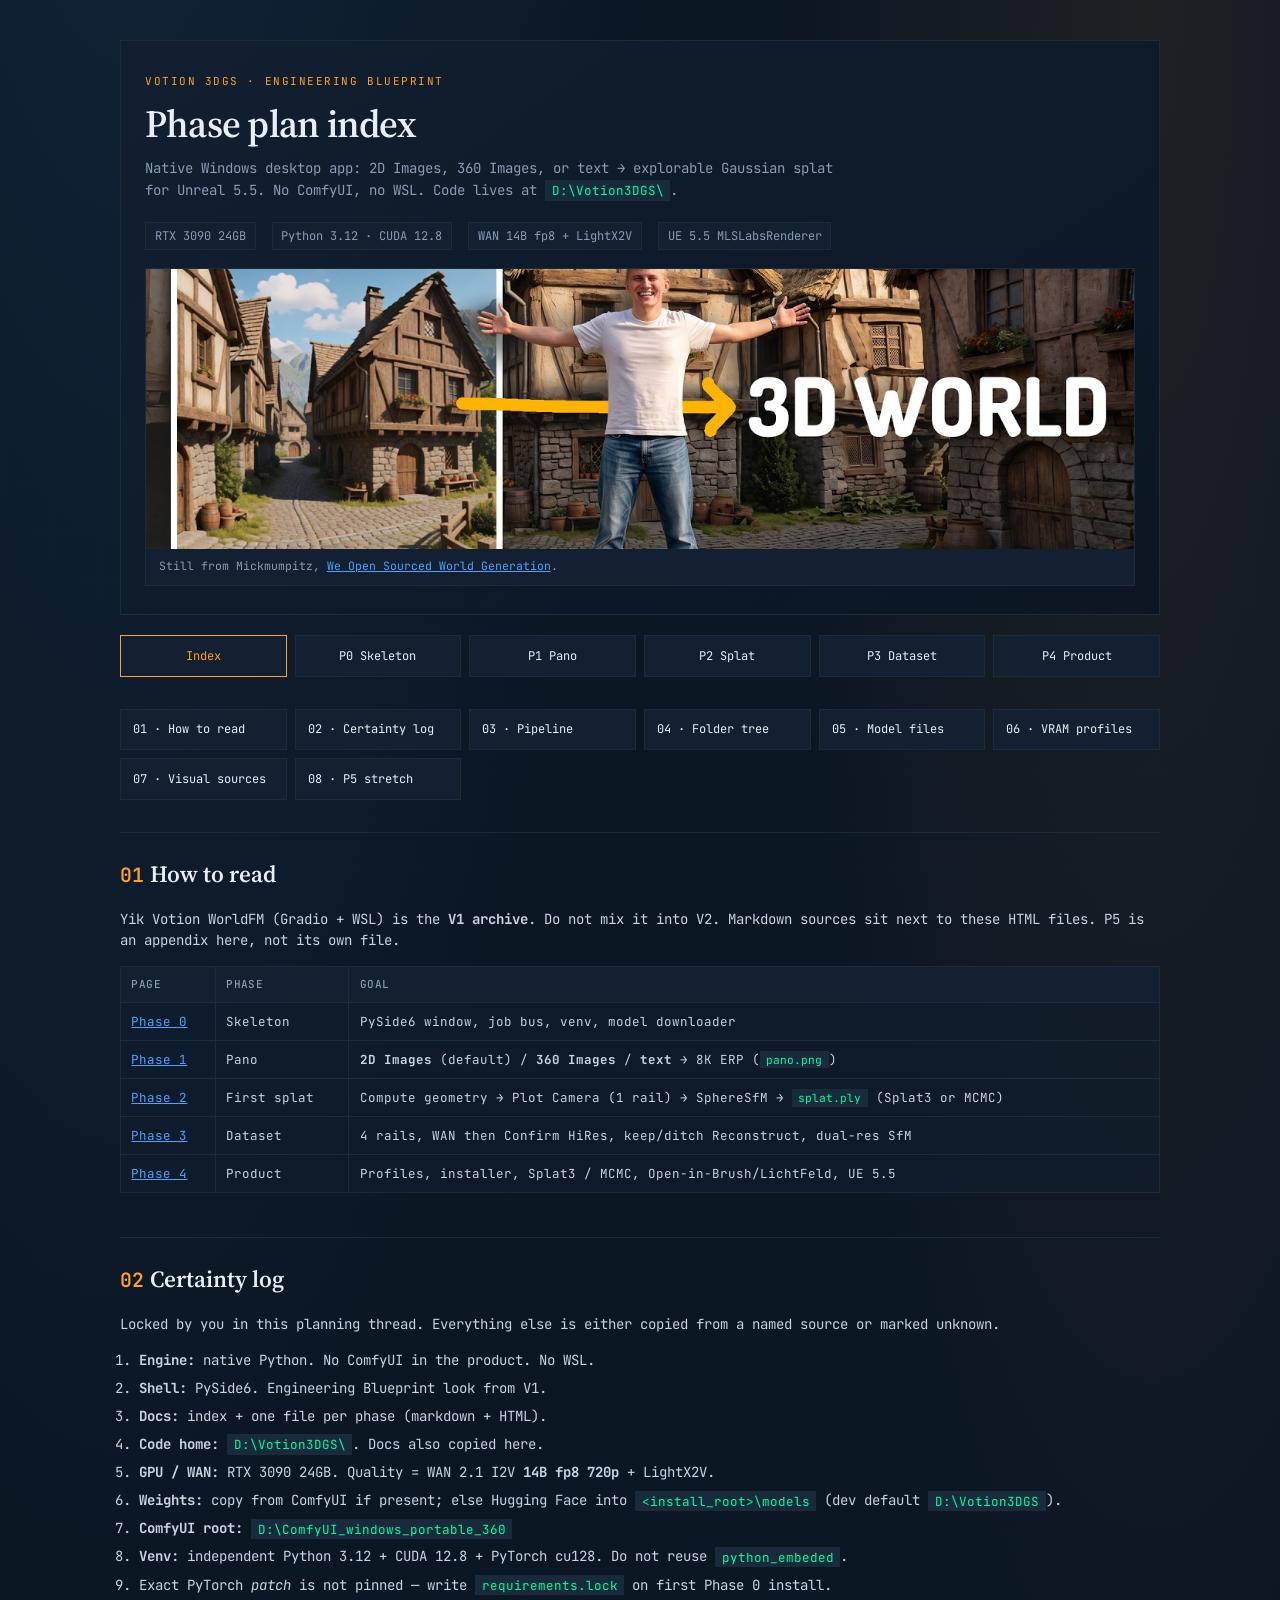
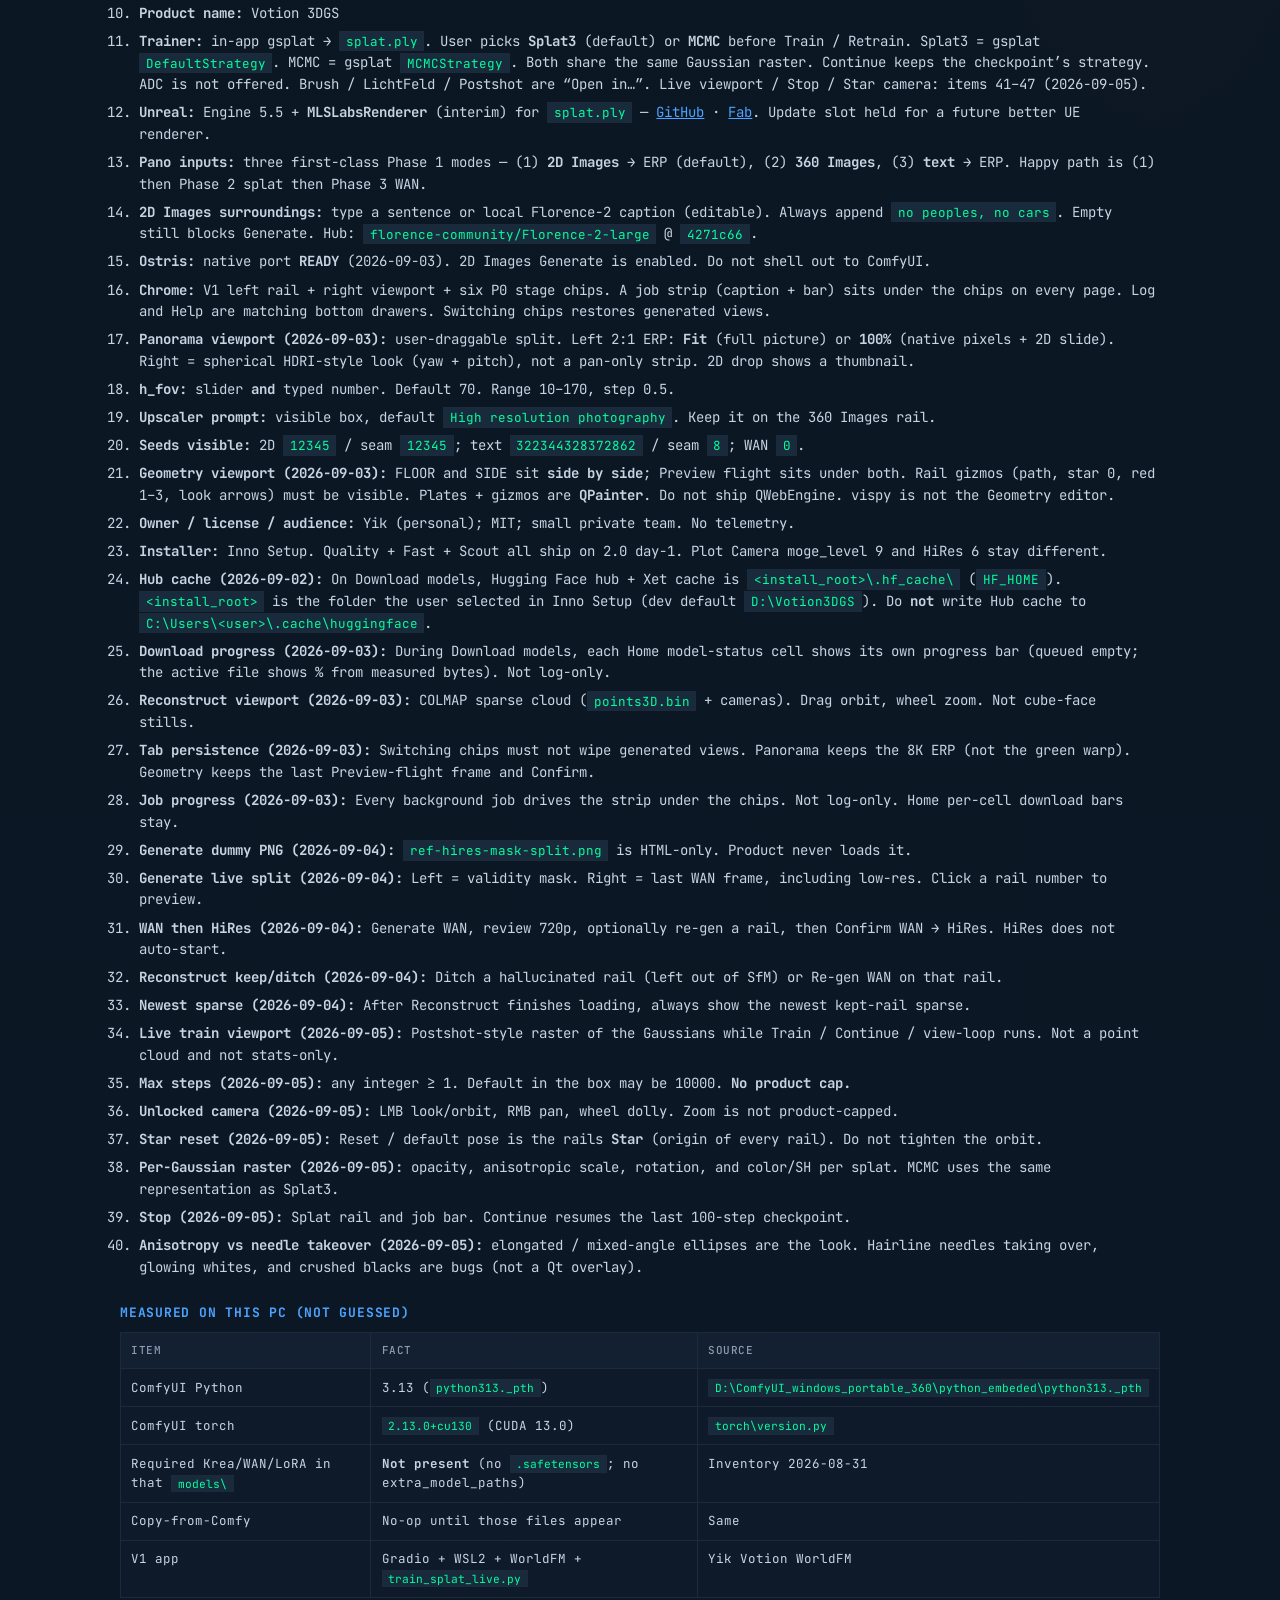
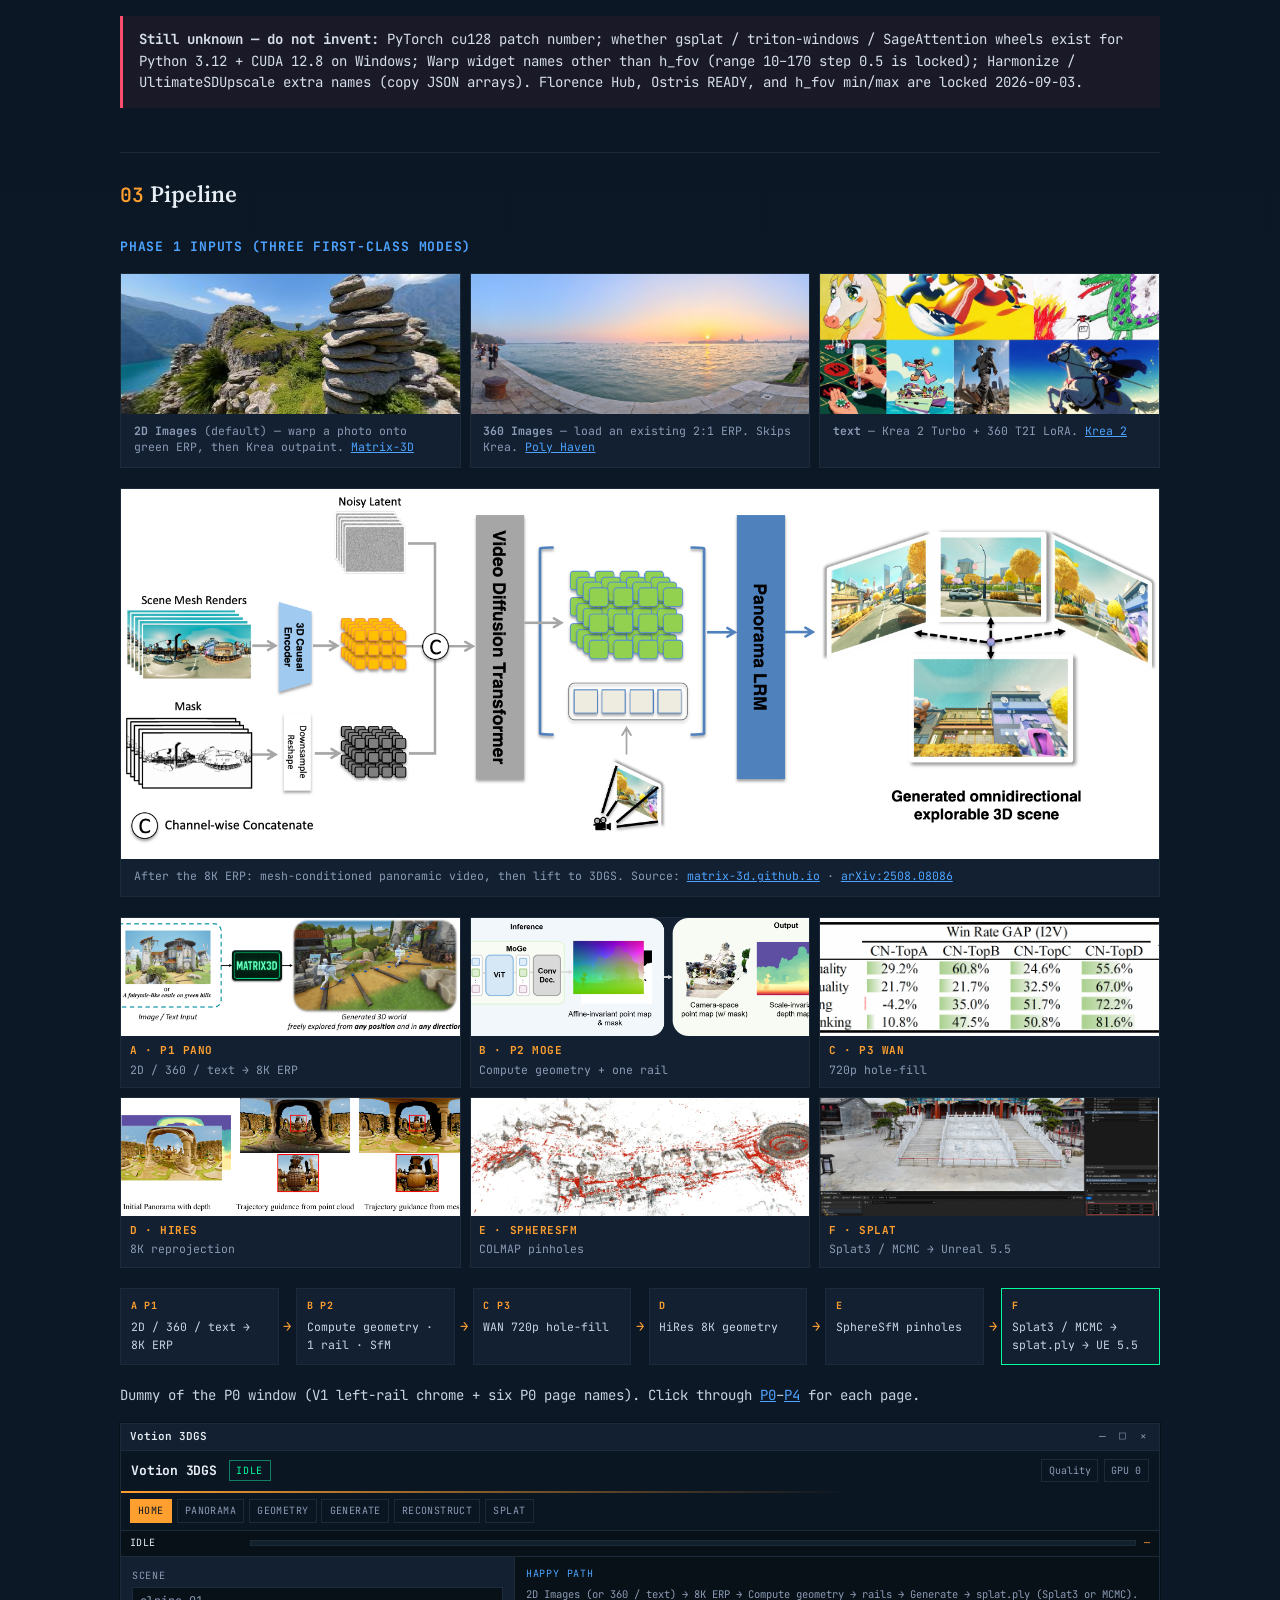
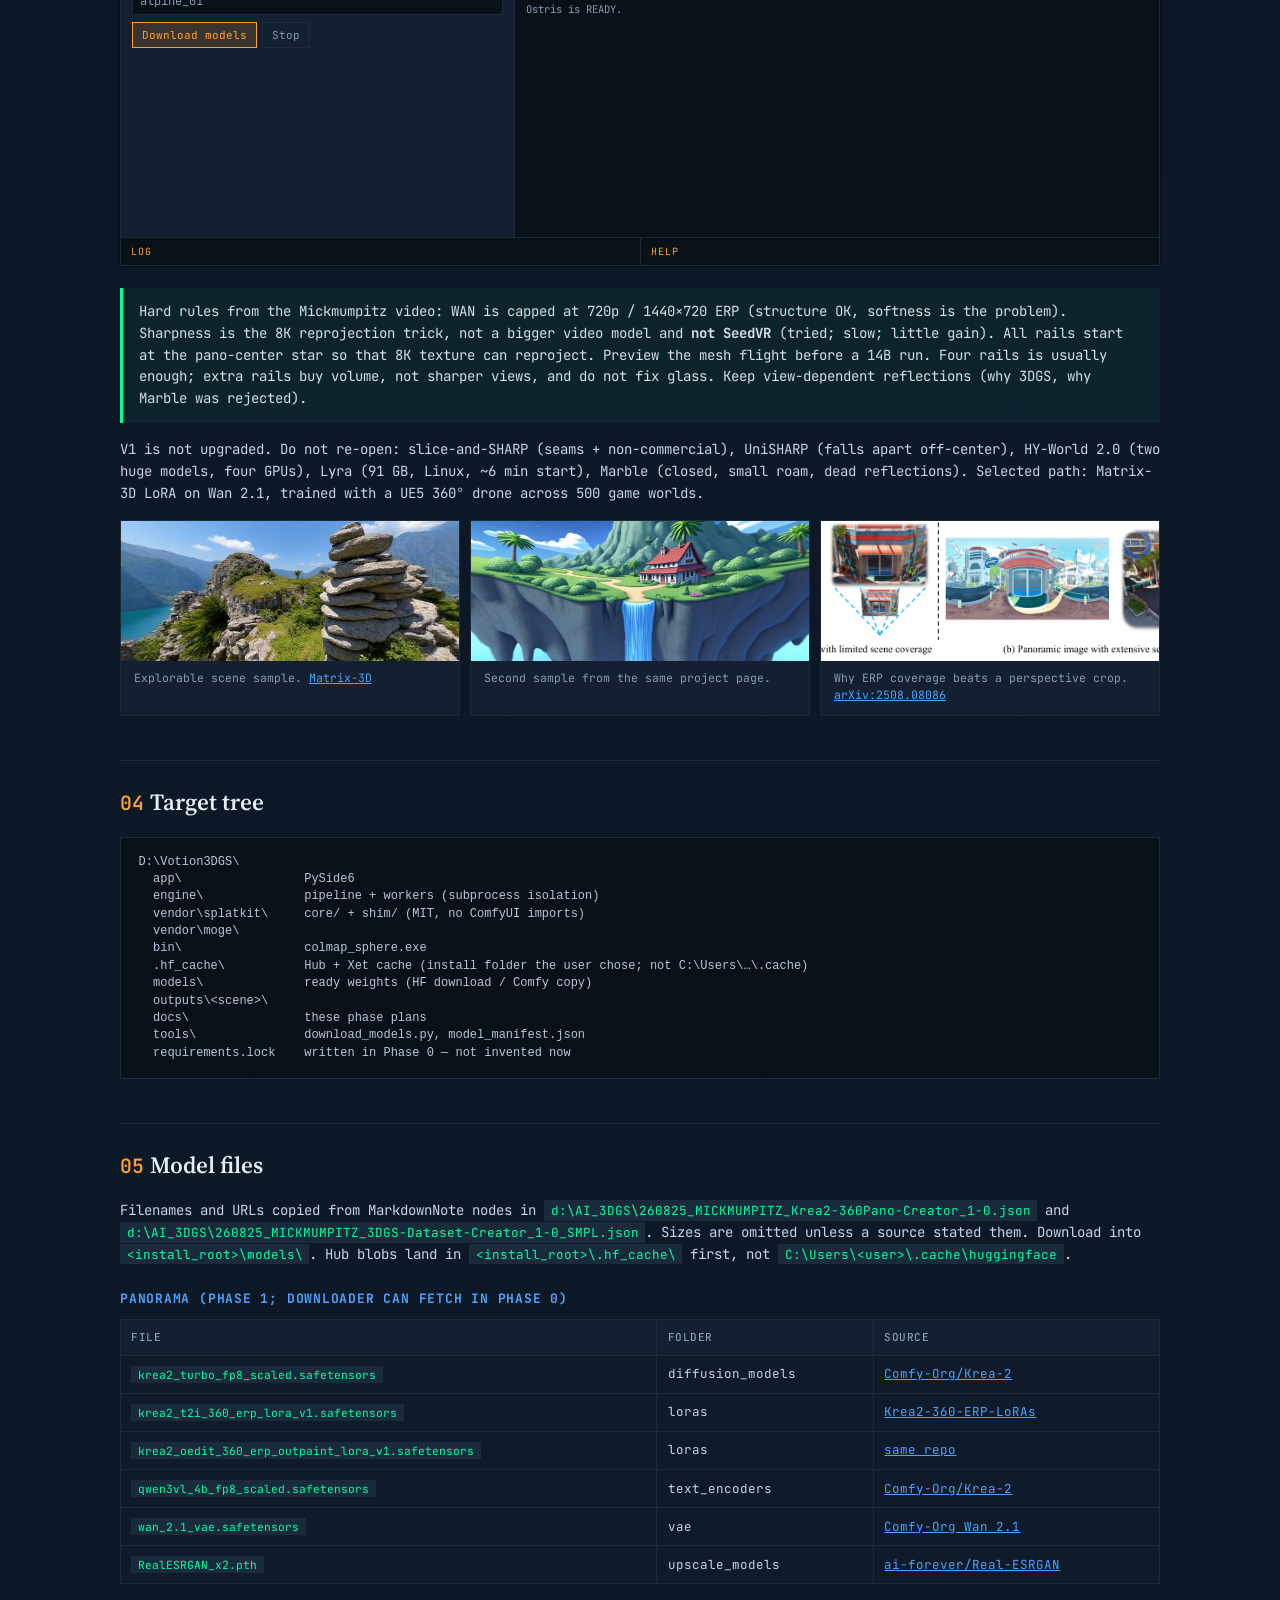
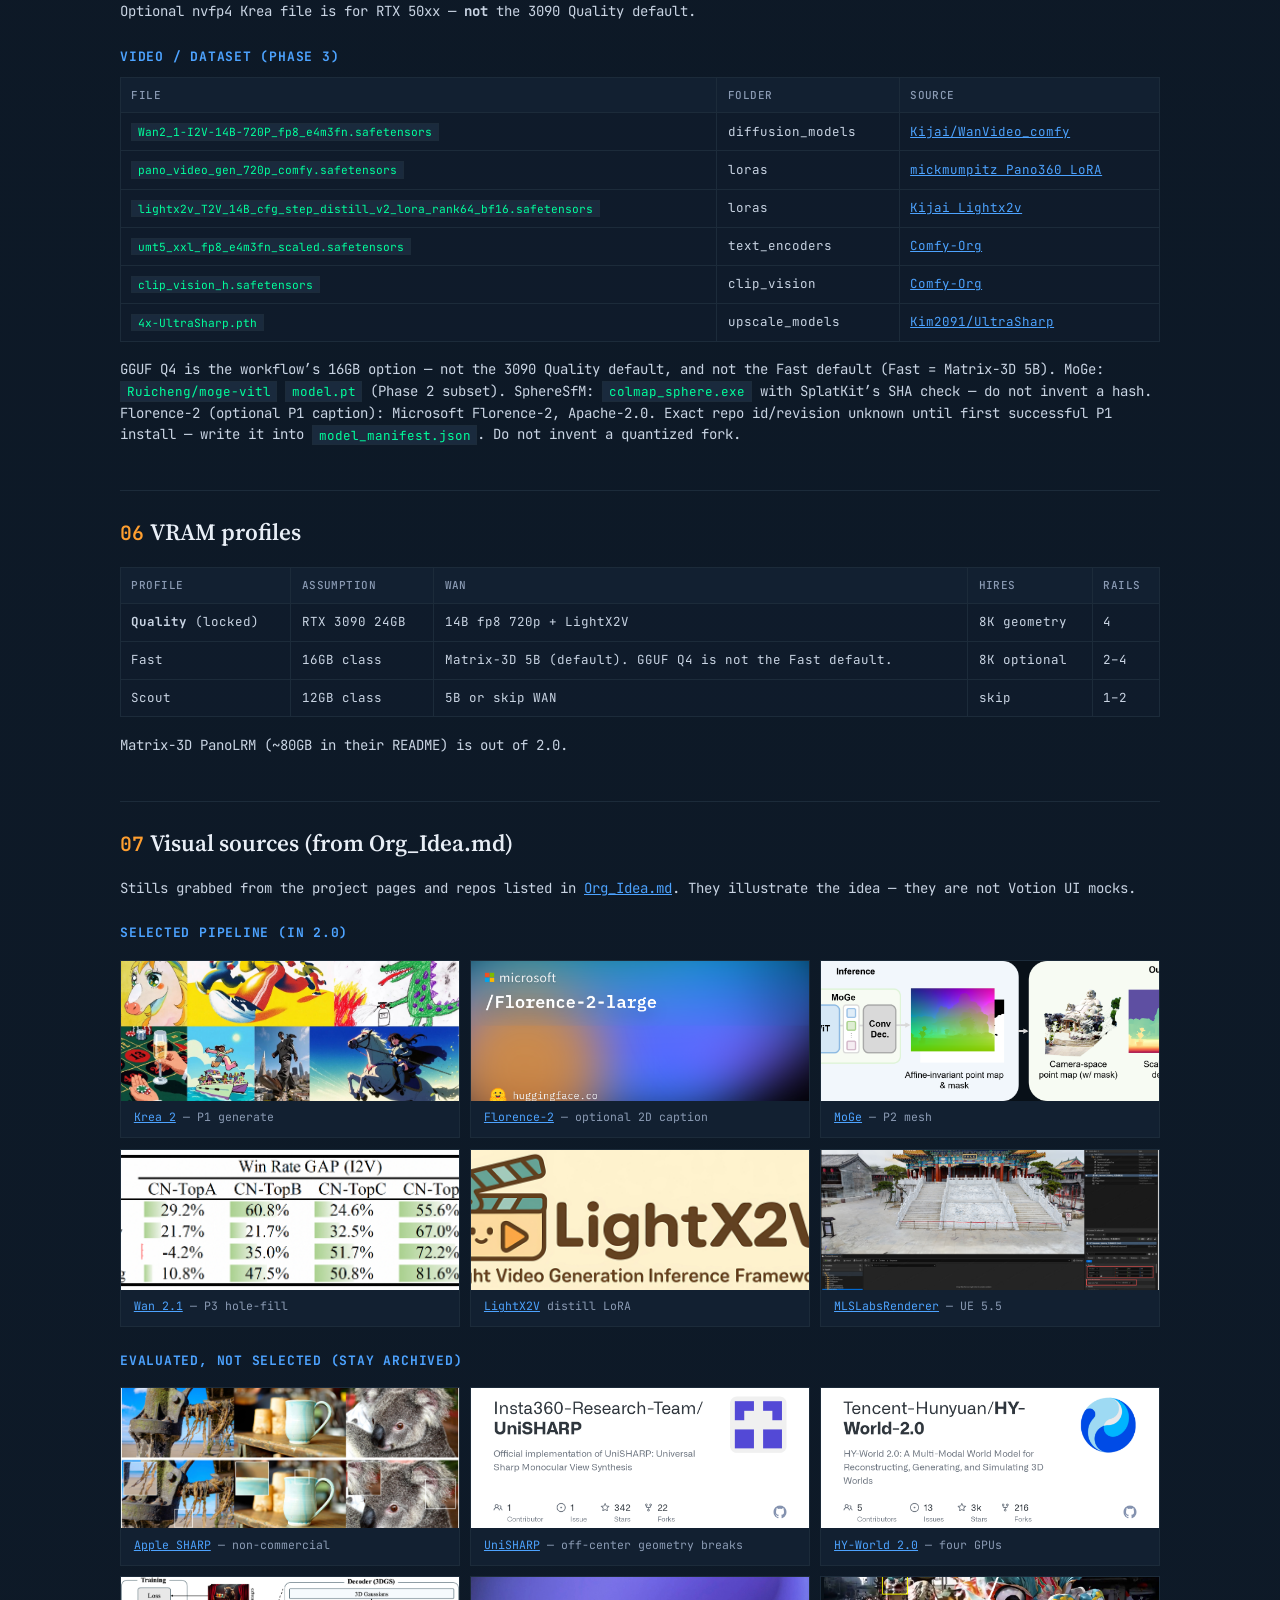
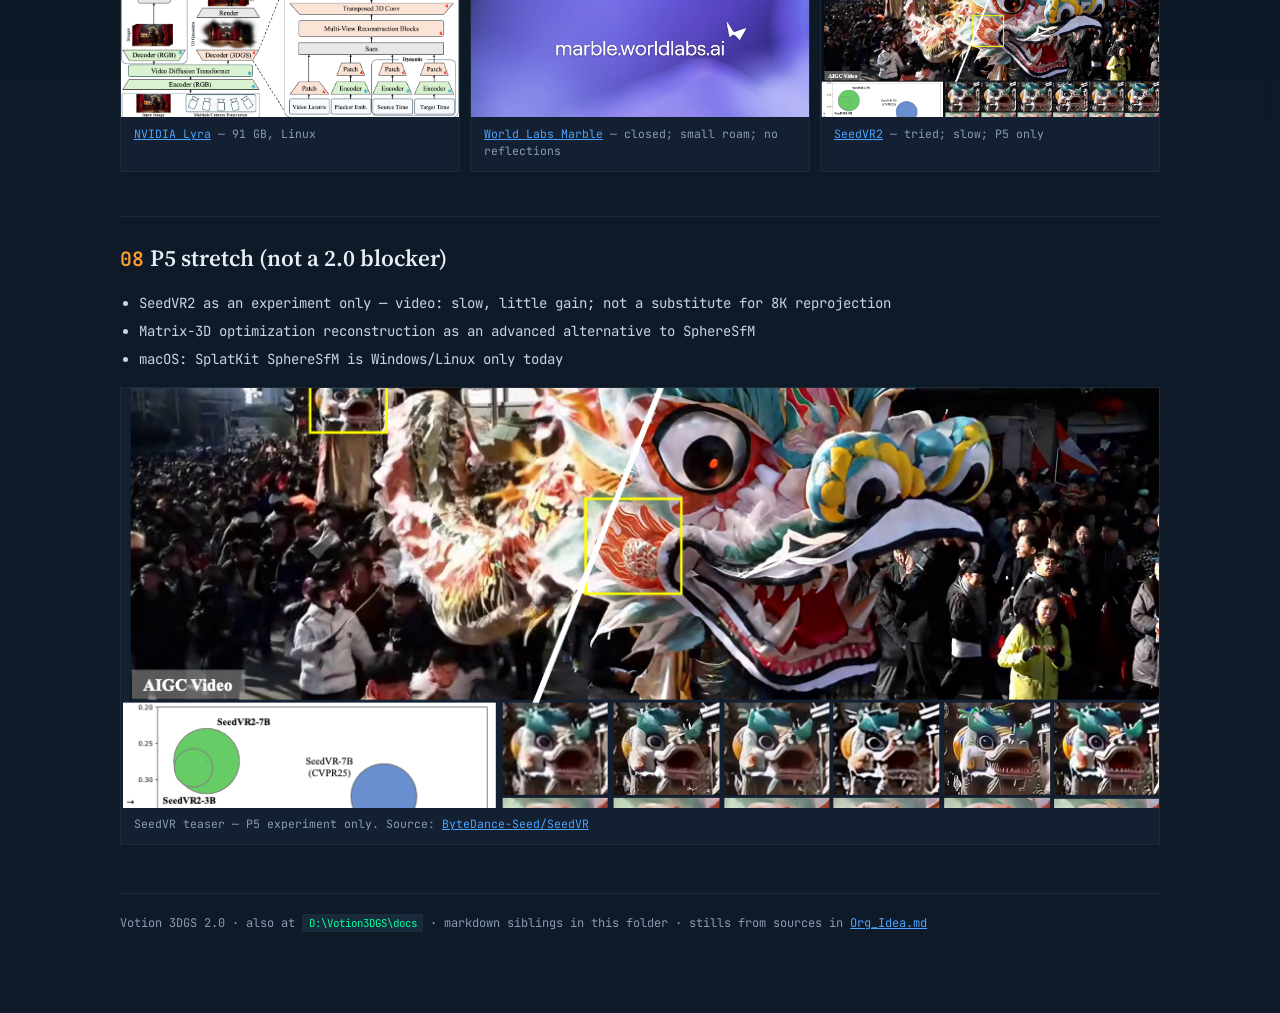
==== index.html @ 7c312484 "Lock P2 Splat live raster, Star camera, Stop, and uncapped max steps. Viewport is 3DGS ellipses (Spl" ====
<!DOCTYPE html>
<html lang="en">
<head>
  <meta charset="utf-8" />
  <meta name="viewport" content="width=device-width, initial-scale=1" />
  <title>Votion 3DGS 2.0 — Phase Plan Index</title>
  <link rel="preconnect" href="https://fonts.googleapis.com" />
  <link rel="preconnect" href="https://fonts.gstatic.com" crossorigin />
  <link href="https://fonts.googleapis.com/css2?family=JetBrains+Mono:wght@400;500;600;700&family=Source+Serif+4:opsz,wght@8..60,500;8..60,600&display=swap" rel="stylesheet" />
  <link rel="stylesheet" href="votion-plan.css?v=20260905a" />
</head>
<body>
  <div class="wrap">
    <header class="hero">
      <p class="eyebrow">Votion 3DGS · Engineering Blueprint</p>
      <h1>Phase plan index</h1>
      <p class="tagline">
        Native Windows desktop app: 2D Images, 360 Images, or text → explorable Gaussian splat for Unreal&nbsp;5.5.
        No ComfyUI, no WSL. Code lives at <code>D:\Votion3DGS\</code>.
      </p>
      <div class="meta-row">
        <span>RTX 3090 24GB</span>
        <span>Python 3.12 · CUDA 12.8</span>
        <span>WAN 14B fp8 + LightX2V</span>
        <span>UE 5.5 MLSLabsRenderer</span>
      </div>
      <figure class="hero-media">
        <img src="media/video-mickmumpitz.jpg" alt="Mickmumpitz: We Open Sourced World Generation — video still" />
        <figcaption>
          Still from Mickmumpitz,
          <a href="https://www.youtube.com/watch?v=eJuYBNrD8HI">We Open Sourced World Generation</a>.
        </figcaption>
      </figure>
    </header>

    <nav class="phases" aria-label="Phases">
      <a class="here" href="Votion_3DGS_2.0_Index.html">Index</a>
      <a href="Votion_3DGS_2.0_Phase0.html">P0 Skeleton</a>
      <a href="Votion_3DGS_2.0_Phase1.html">P1 Pano</a>
      <a href="Votion_3DGS_2.0_Phase2.html">P2 Splat</a>
      <a href="Votion_3DGS_2.0_Phase3.html">P3 Dataset</a>
      <a href="Votion_3DGS_2.0_Phase4.html">P4 Product</a>
    </nav>

    <nav class="toc" aria-label="On this page">
      <a href="#read">01 · How to read</a>
      <a href="#certainty">02 · Certainty log</a>
      <a href="#pipeline">03 · Pipeline</a>
      <a href="#tree">04 · Folder tree</a>
      <a href="#models">05 · Model files</a>
      <a href="#vram">06 · VRAM profiles</a>
      <a href="#visuals">07 · Visual sources</a>
      <a href="#p5">08 · P5 stretch</a>
    </nav>

    <section id="read">
      <h2><span class="num">01</span>How to read</h2>
      <p>
        Yik Votion WorldFM (Gradio + WSL) is the <strong>V1 archive</strong>. Do not mix it into V2.
        Markdown sources sit next to these HTML files. P5 is an appendix here, not its own file.
      </p>
      <table>
        <thead><tr><th>Page</th><th>Phase</th><th>Goal</th></tr></thead>
        <tbody>
          <tr><td><a href="Votion_3DGS_2.0_Phase0.html">Phase 0</a></td><td>Skeleton</td><td>PySide6 window, job bus, venv, model downloader</td></tr>
          <tr><td><a href="Votion_3DGS_2.0_Phase1.html">Phase 1</a></td><td>Pano</td><td><strong>2D Images</strong> (default) / <strong>360 Images</strong> / <strong>text</strong> → 8K ERP (<code>pano.png</code>)</td></tr>
          <tr><td><a href="Votion_3DGS_2.0_Phase2.html">Phase 2</a></td><td>First splat</td><td>Compute geometry → Plot Camera (1 rail) → SphereSfM → <code>splat.ply</code> (Splat3 or MCMC)</td></tr>
          <tr><td><a href="Votion_3DGS_2.0_Phase3.html">Phase 3</a></td><td>Dataset</td><td>4 rails, WAN then Confirm HiRes, keep/ditch Reconstruct, dual-res SfM</td></tr>
          <tr><td><a href="Votion_3DGS_2.0_Phase4.html">Phase 4</a></td><td>Product</td><td>Profiles, installer, Splat3 / MCMC, Open-in-Brush/LichtFeld, UE 5.5</td></tr>
        </tbody>
      </table>
    </section>

    <section id="certainty">
      <h2><span class="num">02</span>Certainty log</h2>
      <p>Locked by you in this planning thread. Everything else is either copied from a named source or marked unknown.</p>
      <ol>
        <li><strong>Engine:</strong> native Python. No ComfyUI in the product. No WSL.</li>
        <li><strong>Shell:</strong> PySide6. Engineering Blueprint look from V1.</li>
        <li><strong>Docs:</strong> index + one file per phase (markdown + HTML).</li>
        <li><strong>Code home:</strong> <code>D:\Votion3DGS\</code>. Docs also copied here.</li>
        <li><strong>GPU / WAN:</strong> RTX 3090 24GB. Quality = WAN 2.1 I2V <strong>14B fp8 720p</strong> + LightX2V.</li>
        <li><strong>Weights:</strong> copy from ComfyUI if present; else Hugging Face into <code>&lt;install_root&gt;\models</code> (dev default <code>D:\Votion3DGS</code>).</li>
        <li><strong>ComfyUI root:</strong> <code>D:\ComfyUI_windows_portable_360</code></li>
        <li><strong>Venv:</strong> independent Python 3.12 + CUDA 12.8 + PyTorch cu128. Do not reuse <code>python_embeded</code>.</li>
        <li>Exact PyTorch <em>patch</em> is not pinned — write <code>requirements.lock</code> on first Phase 0 install.</li>
        <li><strong>Product name:</strong> Votion 3DGS</li>
        <li><strong>Trainer:</strong> in-app gsplat → <code>splat.ply</code>. User picks <strong>Splat3</strong> (default) or <strong>MCMC</strong> before Train / Retrain.
          Splat3 = gsplat <code>DefaultStrategy</code>. MCMC = gsplat <code>MCMCStrategy</code>.
          Both share the same Gaussian raster. Continue keeps the checkpoint’s strategy. ADC is not offered.
          Brush / LichtFeld / Postshot are “Open in…”. Live viewport / Stop / Star camera: items 41–47 (2026-09-05).</li>
        <li><strong>Unreal:</strong> Engine 5.5 + <strong>MLSLabsRenderer</strong> (interim) for <code>splat.ply</code> —
          <a href="https://github.com/mlslabs/MLSLabsGaussianSplattingRenderer-UE">GitHub</a> ·
          <a href="https://www.fab.com/listings/f91b57cc-958d-40dd-a455-2535bf00e588">Fab</a>.
          Update slot held for a future better UE renderer.</li>
        <li><strong>Pano inputs:</strong> three first-class Phase 1 modes — (1) <strong>2D Images</strong> → ERP (default), (2) <strong>360 Images</strong>, (3) <strong>text</strong> → ERP. Happy path is (1) then Phase 2 splat then Phase 3 WAN.</li>
        <li><strong>2D Images surroundings:</strong> type a sentence or local Florence-2 caption (editable). Always append <code>no peoples, no cars</code>. Empty still blocks Generate. Hub: <code>florence-community/Florence-2-large</code> @ <code>4271c66</code>.</li>
        <li><strong>Ostris:</strong> native port <strong>READY</strong> (2026-09-03). 2D Images Generate is enabled. Do not shell out to ComfyUI.</li>
        <li><strong>Chrome:</strong> V1 left rail + right viewport + six P0 stage chips. A job strip (caption + bar) sits under the chips on every page. Log and Help are matching bottom drawers. Switching chips restores generated views.</li>
        <li><strong>Panorama viewport (2026-09-03):</strong> user-draggable split. Left 2:1 ERP: <strong>Fit</strong> (full picture) or <strong>100%</strong> (native pixels + 2D slide). Right = spherical HDRI-style look (yaw + pitch), not a pan-only strip. 2D drop shows a thumbnail.</li>
        <li><strong>h_fov:</strong> slider <strong>and</strong> typed number. Default 70. Range 10–170, step 0.5.</li>
        <li><strong>Upscaler prompt:</strong> visible box, default <code>High resolution photography</code>. Keep it on the 360 Images rail.</li>
        <li><strong>Seeds visible:</strong> 2D <code>12345</code> / seam <code>12345</code>; text <code>322344328372862</code> / seam <code>8</code>; WAN <code>0</code>.</li>
        <li><strong>Geometry viewport (2026-09-03):</strong> FLOOR and SIDE sit <strong>side by side</strong>; Preview flight sits under both. Rail gizmos (path, star 0, red 1–3, look arrows) must be visible. Plates + gizmos are <strong>QPainter</strong>. Do not ship QWebEngine. vispy is not the Geometry editor.</li>
        <li><strong>Owner / license / audience:</strong> Yik (personal); MIT; small private team. No telemetry.</li>
        <li><strong>Installer:</strong> Inno Setup. Quality + Fast + Scout all ship on 2.0 day-1. Plot Camera moge_level 9 and HiRes 6 stay different.</li>
        <li><strong>Hub cache (2026-09-02):</strong> On Download models, Hugging Face hub + Xet cache is <code>&lt;install_root&gt;\.hf_cache\</code>
          (<code>HF_HOME</code>). <code>&lt;install_root&gt;</code> is the folder the user selected in Inno Setup (dev default <code>D:\Votion3DGS</code>).
          Do <strong>not</strong> write Hub cache to <code>C:\Users\&lt;user&gt;\.cache\huggingface</code>.</li>
        <li><strong>Download progress (2026-09-03):</strong> During Download models, each Home model-status cell shows its own progress bar
          (queued empty; the active file shows % from measured bytes). Not log-only.</li>
        <li><strong>Reconstruct viewport (2026-09-03):</strong> COLMAP sparse cloud (<code>points3D.bin</code> + cameras). Drag orbit, wheel zoom. Not cube-face stills.</li>
        <li><strong>Tab persistence (2026-09-03):</strong> Switching chips must not wipe generated views. Panorama keeps the 8K ERP (not the green warp). Geometry keeps the last Preview-flight frame and Confirm.</li>
        <li><strong>Job progress (2026-09-03):</strong> Every background job drives the strip under the chips. Not log-only. Home per-cell download bars stay.</li>
        <li><strong>Generate dummy PNG (2026-09-04):</strong> <code>ref-hires-mask-split.png</code> is HTML-only. Product never loads it.</li>
        <li><strong>Generate live split (2026-09-04):</strong> Left = validity mask. Right = last WAN frame, including low-res. Click a rail number to preview.</li>
        <li><strong>WAN then HiRes (2026-09-04):</strong> Generate WAN, review 720p, optionally re-gen a rail, then Confirm WAN → HiRes. HiRes does not auto-start.</li>
        <li><strong>Reconstruct keep/ditch (2026-09-04):</strong> Ditch a hallucinated rail (left out of SfM) or Re-gen WAN on that rail.</li>
        <li><strong>Newest sparse (2026-09-04):</strong> After Reconstruct finishes loading, always show the newest kept-rail sparse.</li>
        <li><strong>Live train viewport (2026-09-05):</strong> Postshot-style raster of the Gaussians while Train / Continue / view-loop runs. Not a point cloud and not stats-only.</li>
        <li><strong>Max steps (2026-09-05):</strong> any integer ≥ 1. Default in the box may be 10000. <strong>No product cap.</strong></li>
        <li><strong>Unlocked camera (2026-09-05):</strong> LMB look/orbit, RMB pan, wheel dolly. Zoom is not product-capped.</li>
        <li><strong>Star reset (2026-09-05):</strong> Reset / default pose is the rails <strong>Star</strong> (origin of every rail). Do not tighten the orbit.</li>
        <li><strong>Per-Gaussian raster (2026-09-05):</strong> opacity, anisotropic scale, rotation, and color/SH per splat. MCMC uses the same representation as Splat3.</li>
        <li><strong>Stop (2026-09-05):</strong> Splat rail and job bar. Continue resumes the last 100-step checkpoint.</li>
        <li><strong>Anisotropy vs needle takeover (2026-09-05):</strong> elongated / mixed-angle ellipses are the look. Hairline needles taking over, glowing whites, and crushed blacks are bugs (not a Qt overlay).</li>
      </ol>

      <h3>Measured on this PC (not guessed)</h3>
      <table>
        <thead><tr><th>Item</th><th>Fact</th><th>Source</th></tr></thead>
        <tbody>
          <tr><td>ComfyUI Python</td><td>3.13 (<code>python313._pth</code>)</td><td><code>D:\ComfyUI_windows_portable_360\python_embeded\python313._pth</code></td></tr>
          <tr><td>ComfyUI torch</td><td><code>2.13.0+cu130</code> (CUDA 13.0)</td><td><code>torch\version.py</code></td></tr>
          <tr><td>Required Krea/WAN/LoRA in that <code>models\</code></td><td><strong>Not present</strong> (no <code>.safetensors</code>; no extra_model_paths)</td><td>Inventory 2026-08-31</td></tr>
          <tr><td>Copy-from-Comfy</td><td>No-op until those files appear</td><td>Same</td></tr>
          <tr><td>V1 app</td><td>Gradio + WSL2 + WorldFM + <code>train_splat_live.py</code></td><td>Yik Votion WorldFM</td></tr>
        </tbody>
      </table>

      <div class="callout warn">
        <strong>Still unknown — do not invent:</strong> PyTorch cu128 patch number;
        whether gsplat / triton-windows / SageAttention wheels exist for Python 3.12 + CUDA 12.8 on Windows;
        Warp widget names other than h_fov (range 10–170 step 0.5 is locked);
        Harmonize / UltimateSDUpscale extra names (copy JSON arrays).
        Florence Hub, Ostris READY, and h_fov min/max are locked 2026-09-03.
      </div>
    </section>

    <section id="pipeline">
      <h2><span class="num">03</span>Pipeline</h2>
      <h3>Phase 1 inputs (three first-class modes)</h3>
      <div class="mode-grid">
        <figure class="fig">
          <img src="media/matrix3d-i2p.png" alt="Single 2D photo lifted toward a 3D scene" />
          <figcaption><strong>2D Images</strong> (default) — warp a photo onto green ERP, then Krea outpaint. <a href="https://github.com/SkyworkAI/Matrix-3D">Matrix-3D</a></figcaption>
        </figure>
        <figure class="fig erp">
          <img src="media/polyhaven-venice.png" alt="Poly Haven Venice Sunset equirectangular HDRI" />
          <figcaption><strong>360 Images</strong> — load an existing 2:1 ERP. Skips Krea. <a href="https://polyhaven.com/hdris">Poly Haven</a></figcaption>
        </figure>
        <figure class="fig">
          <img src="media/krea2-hero.jpg" alt="Krea 2 generated imagery for text-to-pano" />
          <figcaption><strong>text</strong> — Krea 2 Turbo + 360 T2I LoRA. <a href="https://www.krea.ai/blog/krea-2-technical-report">Krea 2</a></figcaption>
        </figure>
      </div>
      <figure class="fig contain">
        <img src="media/matrix3d-overview.png" alt="Matrix-3D overview: mesh-conditioned panoramic video lifted to an explorable 3D Gaussian world" />
        <figcaption>
          After the 8K ERP: mesh-conditioned panoramic video, then lift to 3DGS.
          Source: <a href="https://matrix-3d.github.io/">matrix-3d.github.io</a>
          · <a href="https://arxiv.org/abs/2508.08086">arXiv:2508.08086</a>
        </figcaption>
      </figure>
      <div class="pipeline-visual">
        <a class="pvis" href="Votion_3DGS_2.0_Phase1.html">
          <img src="media/matrix3d-arxiv-teaser.png" alt="Input image, panoramic video, 3D scene" />
          <span><b>A · P1 pano</b> 2D / 360 / text → 8K ERP</span>
        </a>
        <a class="pvis" href="Votion_3DGS_2.0_Phase2.html">
          <img src="media/moge-overview.png" alt="MoGe monocular geometry overview" />
          <span><b>B · P2 MoGe</b> Compute geometry + one rail</span>
        </a>
        <a class="pvis" href="Votion_3DGS_2.0_Phase3.html">
          <img src="media/wan-i2v.png" alt="Wan 2.1 image-to-video results" />
          <span><b>C · P3 WAN</b> 720p hole-fill</span>
        </a>
        <a class="pvis" href="Votion_3DGS_2.0_Phase3.html">
          <img src="media/matrix3d-mesh.png" alt="Matrix-3D mesh-render camera condition" />
          <span><b>D · HiRes</b> 8K reprojection</span>
        </a>
        <a class="pvis" href="Votion_3DGS_2.0_Phase2.html">
          <img src="media/colmap-sparse.webp" alt="COLMAP sparse reconstruction" />
          <span><b>E · SphereSfM</b> COLMAP pinholes</span>
        </a>
        <a class="pvis" href="Votion_3DGS_2.0_Phase4.html">
          <img src="media/mlslabs-render.jpg" alt="MLSLabsRenderer Unreal Engine splat playback" />
          <span><b>F · Splat</b> Splat3 / MCMC → Unreal 5.5</span>
        </a>
      </div>
      <div class="pipe">
        <div class="pipe-node"><b>A P1</b>2D / 360 / text → 8K ERP</div>
        <div class="pipe-arr">→</div>
        <div class="pipe-node"><b>B P2</b>Compute geometry · 1 rail · SfM</div>
        <div class="pipe-arr">→</div>
        <div class="pipe-node"><b>C P3</b>WAN 720p hole-fill</div>
        <div class="pipe-arr">→</div>
        <div class="pipe-node"><b>D</b>HiRes 8K geometry</div>
        <div class="pipe-arr">→</div>
        <div class="pipe-node"><b>E</b>SphereSfM pinholes</div>
        <div class="pipe-arr">→</div>
        <div class="pipe-node out"><b>F</b>Splat3 / MCMC → splat.ply → UE 5.5</div>
      </div>
      <p>
        Dummy of the P0 window (V1 left-rail chrome + six P0 page names). Click through
        <a href="Votion_3DGS_2.0_Phase0.html">P0</a>–<a href="Votion_3DGS_2.0_Phase4.html">P4</a> for each page.
      </p>
      <div class="desk">
        <div class="desk-win"><span><strong>Votion 3DGS</strong></span><span class="wbtn">— □ ×</span></div>
        <div class="desk-brand">
          <h3>Votion 3DGS</h3>
          <span class="live">idle</span>
          <div class="desk-meta"><span>Quality</span><span>GPU 0</span></div>
        </div>
        <div class="desk-stages">
          <a class="on" href="Votion_3DGS_2.0_Phase0.html">Home</a>
          <a href="Votion_3DGS_2.0_Phase1.html">Panorama</a>
          <a href="Votion_3DGS_2.0_Phase2.html#geo">Geometry</a>
          <a href="Votion_3DGS_2.0_Phase3.html#gen-ui">Generate</a>
          <a href="Votion_3DGS_2.0_Phase2.html#recon">Reconstruct</a>
          <a href="Votion_3DGS_2.0_Phase4.html">Splat</a>
        </div>
        <div class="job-strip">
          <span class="job-cap">idle</span>
          <div class="job-bar"><i style="width:0%"></i></div>
          <span class="job-pct">—</span>
        </div>
        <div class="desk-body">
          <div class="desk-rail">
            <label class="f-lab">Scene</label>
            <input class="f-in" value="alpine_01" readonly />
            <div class="f-row">
              <button class="f-btn pri" type="button">Download models</button>
              <button class="f-btn ghost" type="button">Stop</button>
            </div>
          </div>
          <div class="desk-view">
            <p class="view-lbl">Happy path</p>
            <p class="f-hint">2D Images (or 360 / text) → 8K ERP → Compute geometry → rails → Generate → splat.ply (Splat3 or MCMC). Ostris is READY.</p>
          </div>
        </div>
        <div class="desk-draws">
        <details class="desk-log-draw"><summary>Log</summary><div class="desk-log"><b>STATUS // idle</b><br />No ComfyUI. No WSL. Qt never imports torch for inference.</div></details>
        <details class="desk-log-draw"><summary>Help</summary><div class="desk-log">
          <b>FIELD GUIDE</b><br />
          2D Images (default) or 360 / text → 8K ERP → Compute geometry → rails → Generate → splat.ply (Splat3 or MCMC).
          Ostris Edit is native READY. h_fov 10–170, type or drag, default 70. Surroundings always end with no peoples, no cars.
          Left 2:1 Fit / 100% + draggable split. Right 360 is spherical (yaw + pitch). text keeps the trigger prefix.
          After 2D Images, prompt.txt = outpaint instruction + surroundings. WAN prompt must match the pano.
          Preview the mesh flight. Four rails usually enough. Do not skip 8K. Extra rails do not fix glass.
        </div></details>
        </div>
      </div>
      <div class="callout good">
        Hard rules from the Mickmumpitz video: WAN is capped at 720p / 1440×720 ERP (structure OK, softness is the problem).
        Sharpness is the 8K reprojection trick, not a bigger video model and <strong>not SeedVR</strong> (tried; slow; little gain).
        All rails start at the pano-center star so that 8K texture can reproject. Preview the mesh flight before a 14B run.
        Four rails is usually enough; extra rails buy volume, not sharper views, and do not fix glass.
        Keep view-dependent reflections (why 3DGS, why Marble was rejected).
      </div>
      <p>
        V1 is not upgraded. Do not re-open: slice-and-SHARP (seams + non-commercial), UniSHARP (falls apart off-center),
        HY-World 2.0 (two huge models, four GPUs), Lyra (91 GB, Linux, ~6 min start), Marble (closed, small roam, dead reflections).
        Selected path: Matrix-3D LoRA on Wan 2.1, trained with a UE5 360° drone across 500 game worlds.
      </p>
      <div class="fig-grid">
        <figure class="fig">
          <img src="media/matrix3d-scene-a.png" alt="Matrix-3D generated scene still A" />
          <figcaption>Explorable scene sample. <a href="https://matrix-3d.github.io/">Matrix-3D</a></figcaption>
        </figure>
        <figure class="fig">
          <img src="media/matrix3d-scene-b.png" alt="Matrix-3D generated scene still B" />
          <figcaption>Second sample from the same project page.</figcaption>
        </figure>
        <figure class="fig contain">
          <img src="media/matrix3d-pano-vs-pers.png" alt="Panoramic versus perspective coverage comparison from Matrix-3D" />
          <figcaption>Why ERP coverage beats a perspective crop. <a href="https://arxiv.org/abs/2508.08086">arXiv:2508.08086</a></figcaption>
        </figure>
      </div>
    </section>

    <section id="tree">
      <h2><span class="num">04</span>Target tree</h2>
      <pre>D:\Votion3DGS\
  app\                 PySide6
  engine\              pipeline + workers (subprocess isolation)
  vendor\splatkit\     core/ + shim/ (MIT, no ComfyUI imports)
  vendor\moge\
  bin\                 colmap_sphere.exe
  .hf_cache\           Hub + Xet cache (install folder the user chose; not C:\Users\…\.cache)
  models\              ready weights (HF download / Comfy copy)
  outputs\&lt;scene&gt;\
  docs\                these phase plans
  tools\               download_models.py, model_manifest.json
  requirements.lock    written in Phase 0 — not invented now</pre>
    </section>

    <section id="models">
      <h2><span class="num">05</span>Model files</h2>
      <p>
        Filenames and URLs copied from MarkdownNote nodes in
        <code>d:\AI_3DGS\260825_MICKMUMPITZ_Krea2-360Pano-Creator_1-0.json</code> and
        <code>d:\AI_3DGS\260825_MICKMUMPITZ_3DGS-Dataset-Creator_1-0_SMPL.json</code>.
        Sizes are omitted unless a source stated them.
        Download into <code>&lt;install_root&gt;\models\</code>. Hub blobs land in <code>&lt;install_root&gt;\.hf_cache\</code> first, not <code>C:\Users\&lt;user&gt;\.cache\huggingface</code>.
      </p>
      <h3>Panorama (Phase 1; downloader can fetch in Phase 0)</h3>
      <table>
        <thead><tr><th>File</th><th>Folder</th><th>Source</th></tr></thead>
        <tbody>
          <tr><td><code>krea2_turbo_fp8_scaled.safetensors</code></td><td>diffusion_models</td><td><a href="https://huggingface.co/Comfy-Org/Krea-2/resolve/main/diffusion_models/krea2_turbo_fp8_scaled.safetensors">Comfy-Org/Krea-2</a></td></tr>
          <tr><td><code>krea2_t2i_360_erp_lora_v1.safetensors</code></td><td>loras</td><td><a href="https://huggingface.co/mickmumpitz/Krea2-360-ERP-LoRAs/resolve/main/krea2_t2i_360_erp_lora_v1.safetensors">Krea2-360-ERP-LoRAs</a></td></tr>
          <tr><td><code>krea2_oedit_360_erp_outpaint_lora_v1.safetensors</code></td><td>loras</td><td><a href="https://huggingface.co/mickmumpitz/Krea2-360-ERP-LoRAs/resolve/main/krea2_oedit_360_erp_outpaint_lora_v1.safetensors">same repo</a></td></tr>
          <tr><td><code>qwen3vl_4b_fp8_scaled.safetensors</code></td><td>text_encoders</td><td><a href="https://huggingface.co/Comfy-Org/Krea-2/resolve/main/text_encoders/qwen3vl_4b_fp8_scaled.safetensors">Comfy-Org/Krea-2</a></td></tr>
          <tr><td><code>wan_2.1_vae.safetensors</code></td><td>vae</td><td><a href="https://huggingface.co/Comfy-Org/Wan_2.1_ComfyUI_repackaged/resolve/main/split_files/vae/wan_2.1_vae.safetensors">Comfy-Org Wan 2.1</a></td></tr>
          <tr><td><code>RealESRGAN_x2.pth</code></td><td>upscale_models</td><td><a href="https://huggingface.co/ai-forever/Real-ESRGAN/resolve/main/RealESRGAN_x2.pth">ai-forever/Real-ESRGAN</a></td></tr>
        </tbody>
      </table>
      <p>Optional nvfp4 Krea file is for RTX 50xx — <strong>not</strong> the 3090 Quality default.</p>
      <h3>Video / dataset (Phase 3)</h3>
      <table>
        <thead><tr><th>File</th><th>Folder</th><th>Source</th></tr></thead>
        <tbody>
          <tr><td><code>Wan2_1-I2V-14B-720P_fp8_e4m3fn.safetensors</code></td><td>diffusion_models</td><td><a href="https://huggingface.co/Kijai/WanVideo_comfy/blob/main/Wan2_1-I2V-14B-720P_fp8_e4m3fn.safetensors">Kijai/WanVideo_comfy</a></td></tr>
          <tr><td><code>pano_video_gen_720p_comfy.safetensors</code></td><td>loras</td><td><a href="https://huggingface.co/mickmumpitz/Wan2.1-Pano360-LoRA/blob/main/pano_video_gen_720p_comfy.safetensors">mickmumpitz Pano360 LoRA</a></td></tr>
          <tr><td><code>lightx2v_T2V_14B_cfg_step_distill_v2_lora_rank64_bf16.safetensors</code></td><td>loras</td><td><a href="https://huggingface.co/Kijai/WanVideo_comfy/blob/main/Lightx2v/lightx2v_T2V_14B_cfg_step_distill_v2_lora_rank64_bf16.safetensors">Kijai Lightx2v</a></td></tr>
          <tr><td><code>umt5_xxl_fp8_e4m3fn_scaled.safetensors</code></td><td>text_encoders</td><td><a href="https://huggingface.co/Comfy-Org/Wan_2.1_ComfyUI_repackaged/blob/main/split_files/text_encoders/umt5_xxl_fp8_e4m3fn_scaled.safetensors">Comfy-Org</a></td></tr>
          <tr><td><code>clip_vision_h.safetensors</code></td><td>clip_vision</td><td><a href="https://huggingface.co/Comfy-Org/Wan_2.1_ComfyUI_repackaged/blob/main/split_files/clip_vision/clip_vision_h.safetensors">Comfy-Org</a></td></tr>
          <tr><td><code>4x-UltraSharp.pth</code></td><td>upscale_models</td><td><a href="https://huggingface.co/Kim2091/UltraSharp/blob/main/4x-UltraSharp.pth">Kim2091/UltraSharp</a></td></tr>
        </tbody>
      </table>
      <p>
        GGUF Q4 is the workflow’s 16GB option — not the 3090 Quality default, and not the Fast default (Fast = Matrix-3D 5B).
        MoGe: <code>Ruicheng/moge-vitl</code> <code>model.pt</code> (Phase 2 subset).
        SphereSfM: <code>colmap_sphere.exe</code> with SplatKit’s SHA check — do not invent a hash.
        Florence-2 (optional P1 caption): Microsoft Florence-2, Apache-2.0. Exact repo id/revision unknown until first successful P1 install — write it into <code>model_manifest.json</code>. Do not invent a quantized fork.
      </p>
    </section>

    <section id="vram">
      <h2><span class="num">06</span>VRAM profiles</h2>
      <table>
        <thead><tr><th>Profile</th><th>Assumption</th><th>WAN</th><th>HiRes</th><th>Rails</th></tr></thead>
        <tbody>
          <tr><td><strong>Quality</strong> (locked)</td><td>RTX 3090 24GB</td><td>14B fp8 720p + LightX2V</td><td>8K geometry</td><td>4</td></tr>
          <tr><td>Fast</td><td>16GB class</td><td>Matrix-3D 5B (default). GGUF Q4 is not the Fast default.</td><td>8K optional</td><td>2–4</td></tr>
          <tr><td>Scout</td><td>12GB class</td><td>5B or skip WAN</td><td>skip</td><td>1–2</td></tr>
        </tbody>
      </table>
      <p>Matrix-3D PanoLRM (~80GB in their README) is out of 2.0.</p>
    </section>

    <section id="visuals">
      <h2><span class="num">07</span>Visual sources (from Org_Idea.md)</h2>
      <p>
        Stills grabbed from the project pages and repos listed in
        <a href="Org_Idea.md">Org_Idea.md</a>. They illustrate the idea — they are not Votion UI mocks.
      </p>
      <h3>Selected pipeline (in 2.0)</h3>
      <div class="fig-grid">
        <figure class="fig">
          <img src="media/krea2-hero.jpg" alt="Krea 2 generated imagery" />
          <figcaption><a href="https://www.krea.ai/blog/krea-2-technical-report">Krea 2</a> — P1 generate</figcaption>
        </figure>
        <figure class="fig">
          <img src="media/florence2-hf.png" alt="Microsoft Florence-2 on Hugging Face" />
          <figcaption><a href="https://huggingface.co/microsoft/Florence-2-large">Florence-2</a> — optional 2D caption</figcaption>
        </figure>
        <figure class="fig">
          <img src="media/moge-overview.png" alt="MoGe geometry overview" />
          <figcaption><a href="https://github.com/microsoft/MoGe">MoGe</a> — P2 mesh</figcaption>
        </figure>
        <figure class="fig">
          <img src="media/wan-i2v.png" alt="Wan 2.1 image-to-video" />
          <figcaption><a href="https://github.com/Wan-Video/Wan2.1">Wan 2.1</a> — P3 hole-fill</figcaption>
        </figure>
        <figure class="fig">
          <img src="media/lightx2v.png" alt="LightX2V distillation overview" />
          <figcaption><a href="https://github.com/ModelTC/LightX2V">LightX2V</a> distill LoRA</figcaption>
        </figure>
        <figure class="fig">
          <img src="media/mlslabs-render.jpg" alt="MLSLabsRenderer Unreal splat" />
          <figcaption><a href="https://github.com/mlslabs/MLSLabsGaussianSplattingRenderer-UE">MLSLabsRenderer</a> — UE 5.5</figcaption>
        </figure>
      </div>
      <h3>Evaluated, not selected (stay archived)</h3>
      <div class="fig-grid">
        <figure class="fig">
          <img src="media/sharp-teaser.jpg" alt="Apple SHARP single-image Gaussian view synthesis" />
          <figcaption><a href="https://apple.github.io/ml-sharp/">Apple SHARP</a> — non-commercial</figcaption>
        </figure>
        <figure class="fig">
          <img src="media/unisharp-og.png" alt="Insta360 UniSHARP GitHub preview" />
          <figcaption><a href="https://github.com/Insta360-Research-Team/UniSHARP">UniSHARP</a> — off-center geometry breaks</figcaption>
        </figure>
        <figure class="fig">
          <img src="media/hyworld-og.png" alt="Tencent HY-World 2.0 GitHub preview" />
          <figcaption><a href="https://github.com/Tencent-Hunyuan/HY-World-2.0">HY-World 2.0</a> — four GPUs</figcaption>
        </figure>
        <figure class="fig">
          <img src="media/lyra-method.png" alt="NVIDIA Lyra method diagram" />
          <figcaption><a href="https://github.com/nv-tlabs/lyra">NVIDIA Lyra</a> — 91 GB, Linux</figcaption>
        </figure>
        <figure class="fig">
          <img src="media/marble-og.jpeg" alt="World Labs Marble" />
          <figcaption><a href="https://marble.worldlabs.ai/">World Labs Marble</a> — closed; small roam; no reflections</figcaption>
        </figure>
        <figure class="fig">
          <img src="media/seedvr-teaser.png" alt="ByteDance SeedVR teaser" />
          <figcaption><a href="https://github.com/ByteDance-Seed/SeedVR">SeedVR2</a> — tried; slow; P5 only</figcaption>
        </figure>
      </div>
    </section>

    <section id="p5">
      <h2><span class="num">08</span>P5 stretch (not a 2.0 blocker)</h2>
      <ul>
        <li>SeedVR2 as an experiment only — video: slow, little gain; not a substitute for 8K reprojection</li>
        <li>Matrix-3D optimization reconstruction as an advanced alternative to SphereSfM</li>
        <li>macOS: SplatKit SphereSfM is Windows/Linux only today</li>
      </ul>
      <figure class="fig">
        <img src="media/seedvr-teaser.png" alt="SeedVR restoration teaser" />
        <figcaption>SeedVR teaser — P5 experiment only. Source: <a href="https://github.com/ByteDance-Seed/SeedVR">ByteDance-Seed/SeedVR</a></figcaption>
      </figure>
    </section>

    <footer>
      Votion 3DGS 2.0 · also at <code>D:\Votion3DGS\docs</code> · markdown siblings in this folder
      · stills from sources in <a href="Org_Idea.md">Org_Idea.md</a>
    </footer>
  </div>
</body>
</html>
---- votion-plan.css ----
:root {
  --bg: #0b1623;
  --bg-2: #122031;
  --bg-3: #1a2a3d;
  --line: #1c2b3a;
  --text: #e8eef6;
  --muted: #8b9bb4;
  --accent: #ff9f30;
  --cyan: #4da3ff;
  --green: #00ff9d;
  --red: #ff4d6d;
  --max: 1080px;
}
* { box-sizing: border-box; }
html { scroll-behavior: smooth; }
body {
  margin: 0;
  font-family: "JetBrains Mono", ui-monospace, monospace;
  background:
    radial-gradient(ellipse 80% 50% at 10% -10%, rgba(77,163,255,0.12), transparent 55%),
    radial-gradient(ellipse 60% 40% at 90% 0%, rgba(255,159,48,0.08), transparent 50%),
    linear-gradient(180deg, #0b1623 0%, #0e1a28 100%);
  color: var(--text);
  line-height: 1.55;
  font-size: 14px;
}
body::before {
  content: "";
  position: fixed;
  inset: 0;
  pointer-events: none;
  opacity: 0.07;
  background-image:
    linear-gradient(var(--line) 1px, transparent 1px),
    linear-gradient(90deg, var(--line) 1px, transparent 1px);
  background-size: 48px 48px;
  z-index: 0;
}
.wrap { position: relative; z-index: 1; max-width: var(--max); margin: 0 auto; padding: 2.5rem 1.25rem 5rem; }
header.hero {
  border: 1px solid var(--line);
  background: linear-gradient(145deg, rgba(18,32,49,0.95), rgba(11,22,35,0.9));
  padding: 2rem 1.5rem 1.75rem;
  margin-bottom: 1.25rem;
}
.eyebrow {
  color: var(--accent);
  font-size: 11px;
  letter-spacing: 0.14em;
  text-transform: uppercase;
  margin: 0 0 0.75rem;
}
h1 {
  font-family: "Source Serif 4", Georgia, serif;
  font-weight: 600;
  font-size: clamp(1.7rem, 4vw, 2.4rem);
  line-height: 1.15;
  margin: 0 0 0.75rem;
  letter-spacing: -0.02em;
}
.tagline { color: var(--muted); margin: 0 0 1.25rem; max-width: 44rem; }
.meta-row {
  display: flex; flex-wrap: wrap; gap: 0.5rem 1rem;
  color: var(--muted); font-size: 12px;
}
.meta-row span { border: 1px solid var(--line); padding: 0.25rem 0.55rem; background: var(--bg-2); }
nav.phases {
  display: grid;
  grid-template-columns: repeat(auto-fit, minmax(110px, 1fr));
  gap: 0.5rem;
  margin: 0 0 2rem;
}
nav.phases a {
  color: var(--text);
  text-decoration: none;
  border: 1px solid var(--line);
  background: var(--bg-2);
  padding: 0.65rem 0.75rem;
  font-size: 12px;
  text-align: center;
}
nav.phases a:hover { border-color: var(--accent); color: var(--accent); }
nav.phases a.here { border-color: var(--accent); color: var(--accent); }
nav.toc {
  display: grid;
  grid-template-columns: repeat(auto-fit, minmax(160px, 1fr));
  gap: 0.5rem;
  margin: 0 0 2rem;
}
nav.toc a {
  color: var(--text);
  text-decoration: none;
  border: 1px solid var(--line);
  background: var(--bg-2);
  padding: 0.65rem 0.75rem;
  font-size: 12px;
}
nav.toc a:hover { border-color: var(--accent); color: var(--accent); }
section {
  margin-bottom: 2.75rem;
  border-top: 1px solid var(--line);
  padding-top: 1.5rem;
}
h2 {
  font-family: "Source Serif 4", Georgia, serif;
  font-size: 1.45rem;
  font-weight: 600;
  margin: 0 0 1rem;
}
h2 .num { color: var(--accent); margin-right: 0.4rem; font-family: "JetBrains Mono", monospace; font-size: 0.85em; }
h3 {
  font-size: 13px;
  letter-spacing: 0.06em;
  text-transform: uppercase;
  color: var(--cyan);
  margin: 1.5rem 0 0.6rem;
}
p { margin: 0 0 0.9rem; color: #c9d4e3; }
ul, ol { margin: 0 0 1rem; padding-left: 1.2rem; color: #c9d4e3; }
li { margin-bottom: 0.4rem; }
a { color: var(--cyan); }
code, .path {
  font-family: "JetBrains Mono", monospace;
  font-size: 0.9em;
  background: var(--bg-3);
  border: 1px solid var(--line);
  padding: 0.05rem 0.35rem;
  color: var(--green);
}
pre {
  background: #081018;
  border: 1px solid var(--line);
  padding: 1rem 1.1rem;
  overflow-x: auto;
  font-size: 12px;
  line-height: 1.45;
  color: #b8c7d9;
  margin: 0 0 1rem;
}
table {
  width: 100%;
  border-collapse: collapse;
  margin: 0 0 1.1rem;
  font-size: 12.5px;
}
th, td {
  border: 1px solid var(--line);
  padding: 0.55rem 0.65rem;
  text-align: left;
  vertical-align: top;
}
th { background: var(--bg-2); color: var(--muted); font-weight: 500; letter-spacing: 0.04em; text-transform: uppercase; font-size: 11px; }
td { background: rgba(18,32,49,0.45); color: #c9d4e3; }
.callout {
  border-left: 3px solid var(--accent);
  background: rgba(255,159,48,0.06);
  padding: 0.85rem 1rem;
  margin: 1rem 0;
  color: #d5deea;
}
.callout.good { border-left-color: var(--green); background: rgba(0,255,157,0.05); }
.callout.warn { border-left-color: var(--red); background: rgba(255,77,109,0.06); }
.flow { display: grid; gap: 0.45rem; margin: 1rem 0 1.25rem; }
.flow-step {
  display: grid;
  grid-template-columns: 2.2rem 1fr;
  gap: 0.75rem;
  align-items: start;
  border: 1px solid var(--line);
  background: var(--bg-2);
  padding: 0.75rem 0.9rem;
}
.flow-step b { color: var(--accent); font-size: 12px; }
.flow-step strong { color: var(--text); display: block; margin-bottom: 0.2rem; }
.check { list-style: none; padding-left: 0; }
.check li {
  border: 1px solid var(--line);
  background: var(--bg-2);
  padding: 0.55rem 0.75rem;
  margin-bottom: 0.4rem;
}
.check li::before { content: "☐ "; color: var(--accent); }
.fig {
  margin: 1rem 0 1.25rem;
  border: 1px solid var(--line);
  background: var(--bg-2);
}
.fig img {
  display: block;
  width: 100%;
  height: auto;
  max-height: 420px;
  object-fit: cover;
  object-position: center;
}
.fig.contain img {
  object-fit: contain;
  background: #081018;
  max-height: 460px;
}
.fig figcaption,
.pvis span {
  padding: 0.55rem 0.8rem 0.7rem;
  font-size: 11.5px;
  color: var(--muted);
  line-height: 1.45;
}
.fig-grid {
  display: grid;
  grid-template-columns: repeat(3, minmax(0, 1fr));
  gap: 0.65rem;
  margin: 1rem 0 1.25rem;
  align-items: stretch;
}
.fig-grid .fig,
.mode-grid .fig {
  margin: 0;
  display: flex;
  flex-direction: column;
  min-width: 0;
}
.fig-grid .fig img,
.mode-grid .fig img {
  width: 100%;
  height: 140px;
  max-height: 140px;
  object-fit: cover;
  object-position: center;
  flex: 0 0 140px;
  background: #081018;
}
.fig.erp img,
.mode-grid .fig.erp img,
.fig-grid .fig.erp img {
  object-fit: cover;
  background: #081018;
  max-height: 140px;
}
.fig-grid .fig figcaption,
.mode-grid .fig figcaption {
  flex: 1;
}
.pipeline-visual {
  display: grid;
  grid-template-columns: repeat(3, 1fr);
  gap: 0.55rem;
  margin: 1rem 0 1.25rem;
}
.pvis {
  border: 1px solid var(--line);
  background: var(--bg-2);
  text-decoration: none;
  color: inherit;
  display: block;
}
.pvis img { width: 100%; height: 118px; object-fit: cover; display: block; }
.pvis span { display: block; padding: 0.45rem 0.55rem 0.55rem; }
.pvis b {
  color: var(--accent);
  display: block;
  font-size: 11px;
  letter-spacing: 0.05em;
  text-transform: uppercase;
  margin-bottom: 0.15rem;
}
.hero-media {
  margin: 1.1rem 0 0;
  border: 1px solid var(--line);
  background: var(--bg-2);
  display: block;
}
.hero-media img {
  display: block;
  width: 100%;
  max-height: 280px;
  object-fit: cover;
}
figure.hero-media { margin: 1.1rem 0 0; padding: 0; }
figure.hero-media figcaption {
  padding: 0.55rem 0.8rem 0.7rem;
  font-size: 11.5px;
  color: var(--muted);
  line-height: 1.45;
}
.mode-grid {
  display: grid;
  grid-template-columns: repeat(3, minmax(0, 1fr));
  gap: 0.55rem;
  margin: 1rem 0 1.25rem;
  align-items: stretch;
}
.pvis.erp img {
  object-fit: contain;
  background: #081018;
}
@media (max-width: 720px) {
  .pipeline-visual { grid-template-columns: 1fr 1fr; }
  .mode-grid,
  .fig-grid { grid-template-columns: 1fr; }
}
@media (max-width: 640px) {
  .wrap { padding: 1.5rem 0.9rem 3.5rem; }
  header.hero { padding: 1.35rem 1rem; }
}
footer {
  margin-top: 3rem;
  padding-top: 1.25rem;
  border-top: 1px solid var(--line);
  color: var(--muted);
  font-size: 12px;
}

/* Geometry / Generate page wireframes (plan only — not a screenshot of the app) */
.ui-mock {
  border: 1px solid var(--line);
  background: #081018;
  padding: 0.85rem 0.9rem 1rem;
  margin: 1rem 0 1.25rem;
}
.ui-mock .mock-title {
  font-size: 10px;
  letter-spacing: 0.12em;
  text-transform: uppercase;
  color: var(--accent);
  margin: 0 0 0.65rem;
}
.ui-mock .bar {
  display: flex;
  flex-wrap: wrap;
  gap: 0.4rem;
  align-items: center;
  margin-bottom: 0.65rem;
}
.ui-mock .btn {
  border: 1px solid var(--accent);
  color: var(--accent);
  padding: 0.28rem 0.6rem;
  font-size: 11px;
  background: transparent;
}
.ui-mock .btn.ghost {
  border-color: var(--line);
  color: var(--muted);
}
.ui-mock .btn.primary {
  background: rgba(255, 159, 48, 0.14);
}
.ui-mock .btn.disabled {
  opacity: 0.4;
  border-color: var(--line);
  color: var(--muted);
}
.ui-mock .chip {
  font-size: 10px;
  border: 1px solid var(--line);
  padding: 0.12rem 0.4rem;
  color: var(--muted);
}
.ui-mock .split {
  display: grid;
  grid-template-columns: 1fr 1fr;
  gap: 0.5rem;
}
.ui-mock .panel {
  border: 1px dashed #2a3d52;
  min-height: 148px;
  position: relative;
  background:
    radial-gradient(ellipse 70% 55% at 50% 58%, rgba(77, 163, 255, 0.09), transparent 70%),
    var(--bg-2);
  overflow: hidden;
}
.ui-mock .panel span.lbl {
  position: absolute;
  top: 0.4rem;
  left: 0.5rem;
  font-size: 10px;
  letter-spacing: 0.08em;
  text-transform: uppercase;
  color: var(--cyan);
  z-index: 1;
}
.ui-mock .star {
  position: absolute;
  left: 48%;
  top: 52%;
  color: var(--accent);
  transform: translate(-50%, -50%);
  font-size: 1.15rem;
  text-shadow: 0 0 10px rgba(255, 159, 48, 0.7);
  z-index: 2;
}
.ui-mock .path {
  position: absolute;
  left: 48%;
  top: 52%;
  width: 42%;
  height: 28%;
  border: 1.5px dashed var(--green);
  border-radius: 40% 18% 55% 22%;
  opacity: 0.75;
  transform: translate(0, -40%);
  pointer-events: none;
}
.ui-mock .path.b {
  width: 36%;
  height: 38%;
  border-color: var(--cyan);
  transform: translate(-8%, -10%) rotate(-25deg);
  opacity: 0.45;
}
.ui-mock .look,
.desk-view .look {
  position: absolute;
  width: 8px;
  height: 8px;
  border-radius: 50%;
  background: #ffe566;
  box-shadow: 0 0 0 2px rgba(255, 229, 102, 0.35);
  z-index: 2;
}
.knot {
  position: absolute;
  width: 14px;
  height: 14px;
  margin: -7px 0 0 -7px;
  border: 1px solid var(--accent);
  background: var(--bg);
  color: var(--accent);
  font-size: 8px;
  line-height: 12px;
  text-align: center;
  z-index: 3;
  cursor: grab;
}
.knot.origin {
  border: 0;
  background: transparent;
  color: var(--accent);
  font-size: 1rem;
  line-height: 1;
  width: auto;
  height: auto;
  margin: 0;
  cursor: not-allowed;
}
.ray {
  position: absolute;
  height: 1.5px;
  background: #ffe566;
  transform-origin: 0 50%;
  z-index: 2;
  pointer-events: none;
  opacity: 0.85;
}
.ui-mock .rail-row,
.desk-view .rail-row {
  display: grid;
  grid-template-columns: 4.8rem 1fr auto;
  gap: 0.45rem;
  align-items: center;
  border: 1px solid var(--line);
  padding: 0.42rem 0.55rem;
  margin-top: 0.4rem;
  font-size: 12px;
  background: var(--bg-2);
}
.ui-mock .rail-row.active,
.desk-view .rail-row.active { border-color: var(--accent); }
.desk-view .rail-row.pick { cursor: pointer; }
.desk-rail .rail-keep {
  border: 1px solid var(--line);
  padding: 0.4rem 0.5rem;
  margin-top: 0.45rem;
  font-size: 12px;
  background: var(--bg-2);
}
.desk-rail .rail-keep.ditched { opacity: 0.65; }
.ui-mock .progress,
.desk-view .progress {
  height: 6px;
  background: var(--bg-3);
  border: 1px solid var(--line);
  margin-top: 0.25rem;
}
.ui-mock .progress > i,
.desk-view .progress > i {
  display: block;
  height: 100%;
  background: var(--green);
}
.ui-mock .status { font-size: 11px; color: var(--muted); margin: 0.45rem 0 0; }
.ui-mock .pano-strip {
  height: 52px;
  margin-bottom: 0.55rem;
  border: 1px solid var(--line);
  background:
    linear-gradient(90deg, #1a3048 0%, #3d5a3a 22%, #6a5a38 48%, #2a3d52 78%, #1a3048 100%);
  position: relative;
}
.ui-mock .pano-strip::after {
  content: "pano.png  ·  8192 × 4096 ERP";
  position: absolute;
  right: 0.55rem;
  bottom: 0.25rem;
  font-size: 10px;
  color: rgba(232, 238, 246, 0.7);
}
.ui-mock .progress {
  height: 6px;
  background: var(--bg-3);
  border: 1px solid var(--line);
  margin-top: 0.25rem;
}
.ui-mock .progress > i {
  display: block;
  height: 100%;
  background: var(--green);
}
.gate-legend {
  display: flex;
  flex-wrap: wrap;
  gap: 0.85rem 1.25rem;
  font-size: 12px;
  color: var(--muted);
  margin: 0.4rem 0 1rem;
}
.gate-legend .sw {
  display: inline-block;
  width: 12px;
  height: 12px;
  margin-right: 0.35rem;
  vertical-align: -1px;
  border: 1px solid var(--line);
}
.gate-legend .sw.w { background: #e8eef6; }
.gate-legend .sw.k { background: #111; }
.mask-split {
  margin: 0.75rem 0 1rem;
  border: 1px solid var(--line);
  background: #000;
}
.mask-split img {
  display: block;
  width: 100%;
  height: auto;
  max-height: none;
  object-fit: contain;
}
.mask-split.compact img { max-height: 160px; object-fit: cover; }
.mask-split figcaption {
  padding: 0.4rem 0.55rem 0.5rem;
  font-size: 11px;
  color: var(--muted);
}
@media (max-width: 640px) {
  .ui-mock .split { grid-template-columns: 1fr; }
  .ui-mock .rail-row { grid-template-columns: 1fr; }
}

/* Pipeline diagrams (replace numbered step lists) */
.pipe {
  display: flex;
  flex-wrap: wrap;
  align-items: stretch;
  gap: 0;
  margin: 1rem 0 1.25rem;
}
.pipe-node {
  flex: 1 1 7.5rem;
  min-width: 7.2rem;
  border: 1px solid var(--line);
  background: var(--bg-2);
  padding: 0.55rem 0.6rem 0.65rem;
  font-size: 11.5px;
  color: #c9d4e3;
}
.pipe-node b {
  display: block;
  color: var(--accent);
  font-size: 10px;
  letter-spacing: 0.08em;
  text-transform: uppercase;
  margin-bottom: 0.3rem;
}
.pipe-node.out { border-color: var(--green); }
.pipe-arr {
  flex: 0 0 1.1rem;
  display: flex;
  align-items: center;
  justify-content: center;
  color: var(--accent);
  font-size: 14px;
}
.pipe.col {
  flex-direction: column;
}
.pipe.col .pipe-arr {
  flex: 0 0 auto;
  height: 0.85rem;
  transform: rotate(90deg);
}
.pipe.col .pipe-node { flex: 1 1 auto; min-width: 0; }

/* Dummy desktop window — V1 Engineering Blueprint chrome + P0 page names */
.desk {
  border: 1px solid var(--line);
  background: var(--bg);
  margin: 1rem 0 1.35rem;
  box-shadow: 0 0 0 1px #081018;
  overflow: hidden;
  max-width: 100%;
}
.desk-win {
  display: flex;
  align-items: center;
  justify-content: space-between;
  background: var(--bg-2);
  border-bottom: 1px solid var(--line);
  padding: 0.28rem 0.55rem;
  font-size: 11px;
  color: var(--muted);
}
.desk-win strong { color: var(--text); font-weight: 600; }
.desk-win .wbtn { color: var(--muted); letter-spacing: 0.3em; }
.desk-brand {
  display: flex;
  flex-wrap: wrap;
  gap: 0.45rem 0.75rem;
  align-items: center;
  padding: 0.55rem 0.65rem;
  border-bottom: 1px solid var(--line);
  border-bottom-width: 2px;
  border-image: linear-gradient(90deg, var(--accent), transparent 70%) 1;
}
.desk-brand h3 {
  margin: 0;
  font-family: "JetBrains Mono", monospace;
  font-size: 13px;
  font-weight: 700;
  letter-spacing: -0.02em;
  text-transform: none;
  color: var(--text);
}
.desk-brand .live {
  border: 1px solid color-mix(in srgb, var(--green) 40%, var(--line));
  color: var(--green);
  font-size: 10px;
  letter-spacing: 0.08em;
  text-transform: uppercase;
  padding: 0.12rem 0.4rem;
}
.desk-meta {
  display: flex;
  flex-wrap: wrap;
  gap: 0.35rem;
  margin-left: auto;
  font-size: 10px;
  color: var(--muted);
}
.desk-meta span {
  border: 1px solid var(--line);
  padding: 0.15rem 0.4rem;
}
.desk-stages {
  display: flex;
  flex-wrap: wrap;
  gap: 0.3rem;
  padding: 0.4rem 0.55rem;
  border-bottom: 1px solid var(--line);
  font-size: 10px;
  letter-spacing: 0.04em;
  text-transform: uppercase;
}
.desk-stages span,
.desk-stages a {
  border: 1px solid var(--line);
  color: var(--muted);
  padding: 0.22rem 0.45rem;
  text-decoration: none;
}
.desk-stages span.on,
.desk-stages a.on {
  color: var(--bg);
  background: var(--accent);
  border-color: var(--accent);
}
.desk-stages span.done,
.desk-stages a.done {
  color: var(--green);
  border-color: color-mix(in srgb, var(--green) 35%, var(--line));
}
.job-strip {
  display: grid;
  grid-template-columns: minmax(7rem, auto) 1fr auto;
  gap: 0.5rem;
  align-items: center;
  padding: 0.28rem 0.55rem 0.34rem;
  border-bottom: 1px solid var(--line);
  background: #081018;
  font-size: 10px;
  letter-spacing: 0.04em;
  color: var(--muted);
}
.job-strip .job-cap { color: var(--text); text-transform: uppercase; }
.job-strip .job-pct { color: var(--accent); font-variant-numeric: tabular-nums; }
.job-strip .job-bar {
  height: 6px;
  background: #12202c;
  border: 1px solid var(--line);
  min-width: 4rem;
}
.job-strip .job-bar > i {
  display: block;
  height: 100%;
  background: var(--accent);
}
.job-strip:has(.job-stop) {
  grid-template-columns: minmax(7rem, auto) 1fr auto auto;
}
.job-strip .job-stop {
  font-size: 10px;
  letter-spacing: 0.04em;
  padding: 0.12rem 0.45rem;
  min-height: 0;
}
.desk-body {
  display: grid;
  grid-template-columns: minmax(200px, 38%) 1fr;
  min-height: 280px;
  min-width: 0;
}
.desk-rail {
  border-right: 1px solid var(--line);
  padding: 0.65rem 0.7rem 0.85rem;
  background: var(--bg-2);
}
.desk-view {
  padding: 0.55rem 0.65rem 0.75rem;
  background: #081018;
  min-height: 240px;
  min-width: 0;
  overflow: hidden;
}
.desk-view img {
  max-width: 100%;
}
.desk-view .split {
  display: grid;
  grid-template-columns: 1fr 1fr;
  gap: 0.5rem;
}
.desk-view .panel,
.geo-view .panel {
  border: 1px dashed #2a3d52;
  min-height: 180px;
  position: relative;
  background: #0a1520;
  overflow: hidden;
}
.desk-view .panel span.lbl,
.geo-view .panel span.lbl,
.preview-flight .lbl {
  position: absolute;
  top: 0.4rem;
  left: 0.5rem;
  font-size: 10px;
  letter-spacing: 0.08em;
  text-transform: uppercase;
  color: var(--cyan);
  z-index: 1;
}
.desk-draws {
  display: grid;
  grid-template-columns: 1fr 1fr;
  border-top: 1px solid var(--line);
  background: #081018;
}
.desk-log-draw {
  background: #081018;
  font-size: 11px;
  color: var(--muted);
  min-width: 0;
}
.desk-draws .desk-log-draw + .desk-log-draw {
  border-left: 1px solid var(--line);
}
.desk-log-draw summary {
  list-style: none;
  cursor: pointer;
  padding: 0.35rem 0.65rem;
  letter-spacing: 0.08em;
  text-transform: uppercase;
  font-size: 10px;
  color: var(--accent);
}
.desk-log-draw summary::-webkit-details-marker { display: none; }
.desk-log {
  border-top: 1px solid var(--line);
  padding: 0.4rem 0.65rem 0.55rem;
  max-height: 8.5rem;
  overflow: auto;
  line-height: 1.45;
}
.geo-view {
  display: grid;
  grid-template-columns: 1fr 1fr;
  gap: 0.45rem;
}
.geo-view .preview-flight {
  grid-column: 1 / -1;
  border: 1px solid var(--line);
  min-height: 120px;
  background: #081018;
  position: relative;
}
.geo-view .preview-flight img {
  display: block;
  width: 100%;
  height: 120px;
  object-fit: cover;
  object-position: center 62%;
}
.geo-view .rail-pair {
  grid-column: 1 / -1;
  display: grid;
  grid-template-columns: 1fr 1fr;
  gap: 0.45rem;
}
.sparse-view {
  position: relative;
  border: 1px solid var(--line);
  height: 220px;
  max-width: 100%;
  min-width: 0;
  background: #071018 url("media/colmap-sparse.webp") center / cover no-repeat;
  overflow: hidden;
}
.sparse-view img {
  display: none;
}
.sparse-view .lbl {
  position: absolute;
  top: 0.4rem;
  left: 0.5rem;
  font-size: 10px;
  letter-spacing: 0.08em;
  text-transform: uppercase;
  color: var(--cyan);
  z-index: 1;
}
.rail-panel {
  position: relative;
  min-height: 200px;
  border: 1px solid #2a3d52;
  background: #071018;
  overflow: hidden;
  user-select: none;
}
.rail-panel .lbl {
  position: absolute;
  top: 0.35rem;
  left: 0.45rem;
  font-size: 10px;
  letter-spacing: 0.08em;
  text-transform: uppercase;
  color: var(--cyan);
  z-index: 4;
  pointer-events: none;
}
.rail-tools {
  position: absolute;
  top: 0.3rem;
  right: 0.35rem;
  z-index: 4;
  display: flex;
  gap: 0.25rem;
}
.rail-mini {
  font: inherit;
  font-size: 9px;
  letter-spacing: 0.04em;
  text-transform: uppercase;
  color: var(--muted);
  background: #081018;
  border: 1px solid var(--line);
  padding: 0.1rem 0.35rem;
  cursor: pointer;
}
.rail-cloud {
  position: absolute;
  inset: 0;
  pointer-events: none;
}
.rail-cloud.floor {
  background:
    url("media/geo-floor-top.png") center / cover no-repeat;
  filter: brightness(0.82);
}
.rail-cloud.side {
  background:
    url("media/geo-side-elev.png") center bottom / cover no-repeat;
  filter: brightness(0.88);
}
.rail-cloud::after {
  content: "";
  position: absolute;
  inset: 0;
  background: linear-gradient(to bottom, rgba(8, 16, 24, 0.18), rgba(8, 16, 24, 0.08));
}
.rail-svg {
  position: absolute;
  inset: 0;
  width: 100%;
  height: 100%;
  z-index: 2;
  pointer-events: none;
}
.rail-cam {
  position: absolute;
  z-index: 3;
  transform: translate(-50%, -50%);
  width: 16px;
  height: 16px;
  border-radius: 50%;
  background: #e23b3b;
  border: 1px solid #ffd0d0;
  color: #fff;
  font-size: 9px;
  font-weight: 700;
  line-height: 14px;
  text-align: center;
  cursor: grab;
  box-shadow: 0 0 0 1px #000;
}
.rail-cam.origin {
  width: auto;
  height: auto;
  background: transparent;
  border: 0;
  box-shadow: none;
  color: #4da3ff;
  font-size: 20px;
  line-height: 1;
  cursor: not-allowed;
  text-shadow: 0 0 8px rgba(77, 163, 255, 0.9);
  display: flex;
  flex-direction: column;
  align-items: center;
  gap: 0;
}
.rail-cam.origin b {
  display: block;
  font-size: 8px;
  color: #9ec9ff;
  text-align: center;
  font-weight: 700;
}
.rail-look {
  position: absolute;
  z-index: 3;
  width: 9px;
  height: 9px;
  margin: -4.5px 0 0 -4.5px;
  border-radius: 50%;
  background: #ff9a32;
  box-shadow: 0 0 0 2px rgba(255, 154, 50, 0.35);
  cursor: grab;
}
.rail-hint {
  position: absolute;
  left: 0.45rem;
  bottom: 0.3rem;
  font-size: 9px;
  color: var(--muted);
  z-index: 4;
  pointer-events: none;
}
.warp-preview {
  aspect-ratio: 2 / 1;
  background: #00ff00;
  border: 1px solid #333;
  position: relative;
  overflow: hidden;
}
.fov-stage {
  border: 1px solid var(--line);
}
.fov-green {
  aspect-ratio: 2 / 1;
  background: #00ff00;
  position: relative;
  overflow: hidden;
}
.fov-cross {
  position: absolute;
  left: 50%;
  top: 16%;
  transform: translate(-50%, -50%);
  color: #111;
  font-size: 13px;
  font-weight: 700;
  z-index: 2;
  pointer-events: none;
  line-height: 1;
}
.fov-window {
  position: absolute;
  left: 50%;
  top: 50%;
  width: var(--patch, 28%);
  height: 68%;
  transform: translate(-50%, -50%);
  overflow: hidden;
  border-radius: 46% / 14%;
  box-shadow: 0 0 0 1px rgba(0, 0, 0, 0.25);
}
.fov-window img {
  width: 100%;
  height: 100%;
  object-fit: cover;
  object-position: center;
  display: block;
}
.fov-bar {
  background: #2a2a2e;
  color: #c8c8c8;
  text-align: center;
  font-size: 11px;
  letter-spacing: 0.04em;
  padding: 0.28rem 0.4rem;
}
.warp-preview img {
  display: none;
}
.erp-result { display: none; }
.erp-result.on { display: block; }
.warp-wrap { display: none; }
.warp-wrap.on { display: block; }
.preview-flight .play {
  position: absolute;
  right: 0.4rem;
  bottom: 0.35rem;
  z-index: 2;
  font-size: 10px;
  letter-spacing: 0.06em;
  text-transform: uppercase;
  background: var(--bg-2);
  color: var(--cyan);
  border: 1px solid var(--line);
  padding: 0.15rem 0.45rem;
  cursor: pointer;
}
.preview-flight .play:disabled {
  opacity: 0.4;
  cursor: not-allowed;
}
.sphere-dummy.photo {
  background:
    radial-gradient(circle at 35% 30%, rgba(255,255,255,0.12), transparent 40%),
    url("media/matrix3d-i2p.png") center / cover;
}
.desk-log b { color: var(--green); }
.desk-cap {
  font-size: 11px;
  color: var(--muted);
  margin: -0.4rem 0 1.1rem;
  padding: 0 0.15rem;
}
.desk-cap .ask { color: var(--accent); }

/* Dummy form widgets */
.f-lab {
  display: block;
  font-size: 10px;
  letter-spacing: 0.06em;
  text-transform: uppercase;
  color: var(--muted);
  margin: 0.55rem 0 0.22rem;
}
.f-lab:first-child { margin-top: 0; }
.f-in, .f-sel, .f-ta {
  width: 100%;
  background: #081018;
  border: 1px solid var(--line);
  color: var(--text);
  font-family: inherit;
  font-size: 12px;
  padding: 0.32rem 0.45rem;
}
.f-ta { min-height: 3.4rem; resize: none; }
.f-in[readonly], .f-prefix {
  color: var(--muted);
}
.f-prefix {
  display: block;
  font-size: 10px;
  line-height: 1.4;
  background: #081018;
  border: 1px solid var(--line);
  border-bottom: 0;
  padding: 0.35rem 0.45rem 0.2rem;
  color: var(--cyan);
}
.f-row {
  display: flex;
  gap: 0.35rem;
  align-items: center;
  margin-top: 0.45rem;
}
.f-btn {
  border: 1px solid var(--accent);
  background: transparent;
  color: var(--accent);
  font-family: inherit;
  font-size: 11px;
  padding: 0.32rem 0.55rem;
  cursor: default;
}
.f-btn.pri { background: rgba(255, 159, 48, 0.16); }
.f-btn.ghost { border-color: var(--line); color: var(--muted); }
.f-btn[disabled], .f-btn.dis {
  opacity: 0.4;
  border-color: var(--line);
  color: var(--muted);
  background: transparent;
}
.f-tog {
  display: flex;
  gap: 0;
  margin: 0.15rem 0 0.45rem;
}
.f-tog button {
  flex: 1;
  border: 1px solid var(--line);
  background: transparent;
  color: var(--muted);
  font-family: inherit;
  font-size: 10px;
  letter-spacing: 0.04em;
  text-transform: uppercase;
  padding: 0.38rem 0.2rem;
  cursor: pointer;
}
.f-tog button.on {
  color: var(--bg);
  background: var(--accent);
  border-color: var(--accent);
}
.f-radio {
  display: flex;
  flex-direction: column;
  gap: 0.25rem;
  font-size: 11.5px;
  color: #c9d4e3;
  margin: 0.2rem 0 0.35rem;
}
.f-radio label { display: flex; gap: 0.4rem; align-items: center; cursor: pointer; }
.f-drop {
  border: 1px dashed #2a3d52;
  min-height: 72px;
  display: flex;
  align-items: center;
  justify-content: center;
  text-align: center;
  font-size: 11px;
  color: var(--muted);
  margin: 0.2rem 0 0.4rem;
  background: #081018;
}
.f-drop img {
  max-height: 70px;
  width: 100%;
  object-fit: cover;
  display: block;
}
.f-range { width: 100%; accent-color: var(--accent); }
.f-hint { font-size: 10.5px; color: var(--muted); margin: 0.25rem 0 0; line-height: 1.4; }
.f-warn {
  border-left: 3px solid var(--red);
  background: rgba(255, 77, 109, 0.08);
  color: #e8b4be;
  font-size: 11px;
  padding: 0.4rem 0.5rem;
  margin: 0.45rem 0;
}
.f-ok {
  border-left: 3px solid var(--green);
  background: rgba(0, 255, 157, 0.06);
  color: #b8e8d4;
  font-size: 11px;
  padding: 0.4rem 0.5rem;
  margin: 0.45rem 0;
}
.erp-preview {
  width: 100%;
  aspect-ratio: 2 / 1;
  object-fit: cover;
  display: block;
  border: 1px solid var(--line);
}
.erp-preview.erp-result { display: none; }
.erp-preview.erp-result.on { display: block; }
.view-lbl {
  font-size: 10px;
  letter-spacing: 0.08em;
  text-transform: uppercase;
  color: var(--cyan);
  margin: 0 0 0.35rem;
}
.pano-split {
  display: grid;
  grid-template-columns: minmax(80px, 1fr) 8px minmax(80px, 1fr);
  gap: 0.35rem 0;
  align-items: stretch;
  min-height: 200px;
}
.pano-gutter {
  width: 8px;
  background: #1c2b3a;
  cursor: col-resize;
  justify-self: center;
  align-self: stretch;
}
.pano-gutter:hover { background: var(--accent); }
.view-lbl-row {
  display: flex;
  align-items: center;
  justify-content: space-between;
  gap: 0.4rem;
  margin: 0 0 0.35rem;
}
.view-lbl-row .view-lbl { margin: 0; }
.view-lbl-row .f-tog { margin: 0; flex: 0 0 auto; }
.f-tog.tiny button { padding: 0.12rem 0.4rem; font-size: 10px; }
.hfov-row {
  display: flex;
  align-items: center;
  justify-content: space-between;
  gap: 0.5rem;
  margin: 0.55rem 0 0.22rem;
}
.hfov-row .f-lab { margin: 0; }
.hfov-num {
  width: 4.6rem;
  text-align: right;
  padding: 0.2rem 0.35rem;
}
.erp-pane { overflow: hidden; min-width: 0; }
.erp-pane.is-100 { overflow: auto; }
.erp-pane.is-100 .fov-stage,
.erp-pane.is-100 .erp-preview {
  width: 720px;
  max-width: none;
}
.stat-grid {
  display: grid;
  grid-template-columns: 1fr 1fr;
  gap: 0.35rem;
  margin: 0.4rem 0;
  font-size: 11px;
}
.stat-grid div {
  border: 1px solid var(--line);
  padding: 0.35rem 0.45rem;
  color: var(--muted);
}
.stat-grid b { color: var(--text); display: block; }
.stat-grid .progress { margin-top: 0.3rem; }

.splat-live {
  position: relative;
  min-height: 200px;
  border: 1px solid var(--line);
  background: #0a1420;
  overflow: hidden;
}
.splat-live .lbl {
  position: absolute;
  top: 0.4rem;
  left: 0.5rem;
  font-size: 10px;
  letter-spacing: 0.08em;
  text-transform: uppercase;
  color: var(--cyan);
  z-index: 1;
}
.splat-ellipses {
  display: block;
  width: 100%;
  height: 200px;
}

.pane { display: none; }
.pane.on { display: block; }

@media (max-width: 720px) {
  .desk-body { grid-template-columns: 1fr; }
  .desk-rail { border-right: 0; border-bottom: 1px solid var(--line); }
  .pipe-arr { display: none; }
}
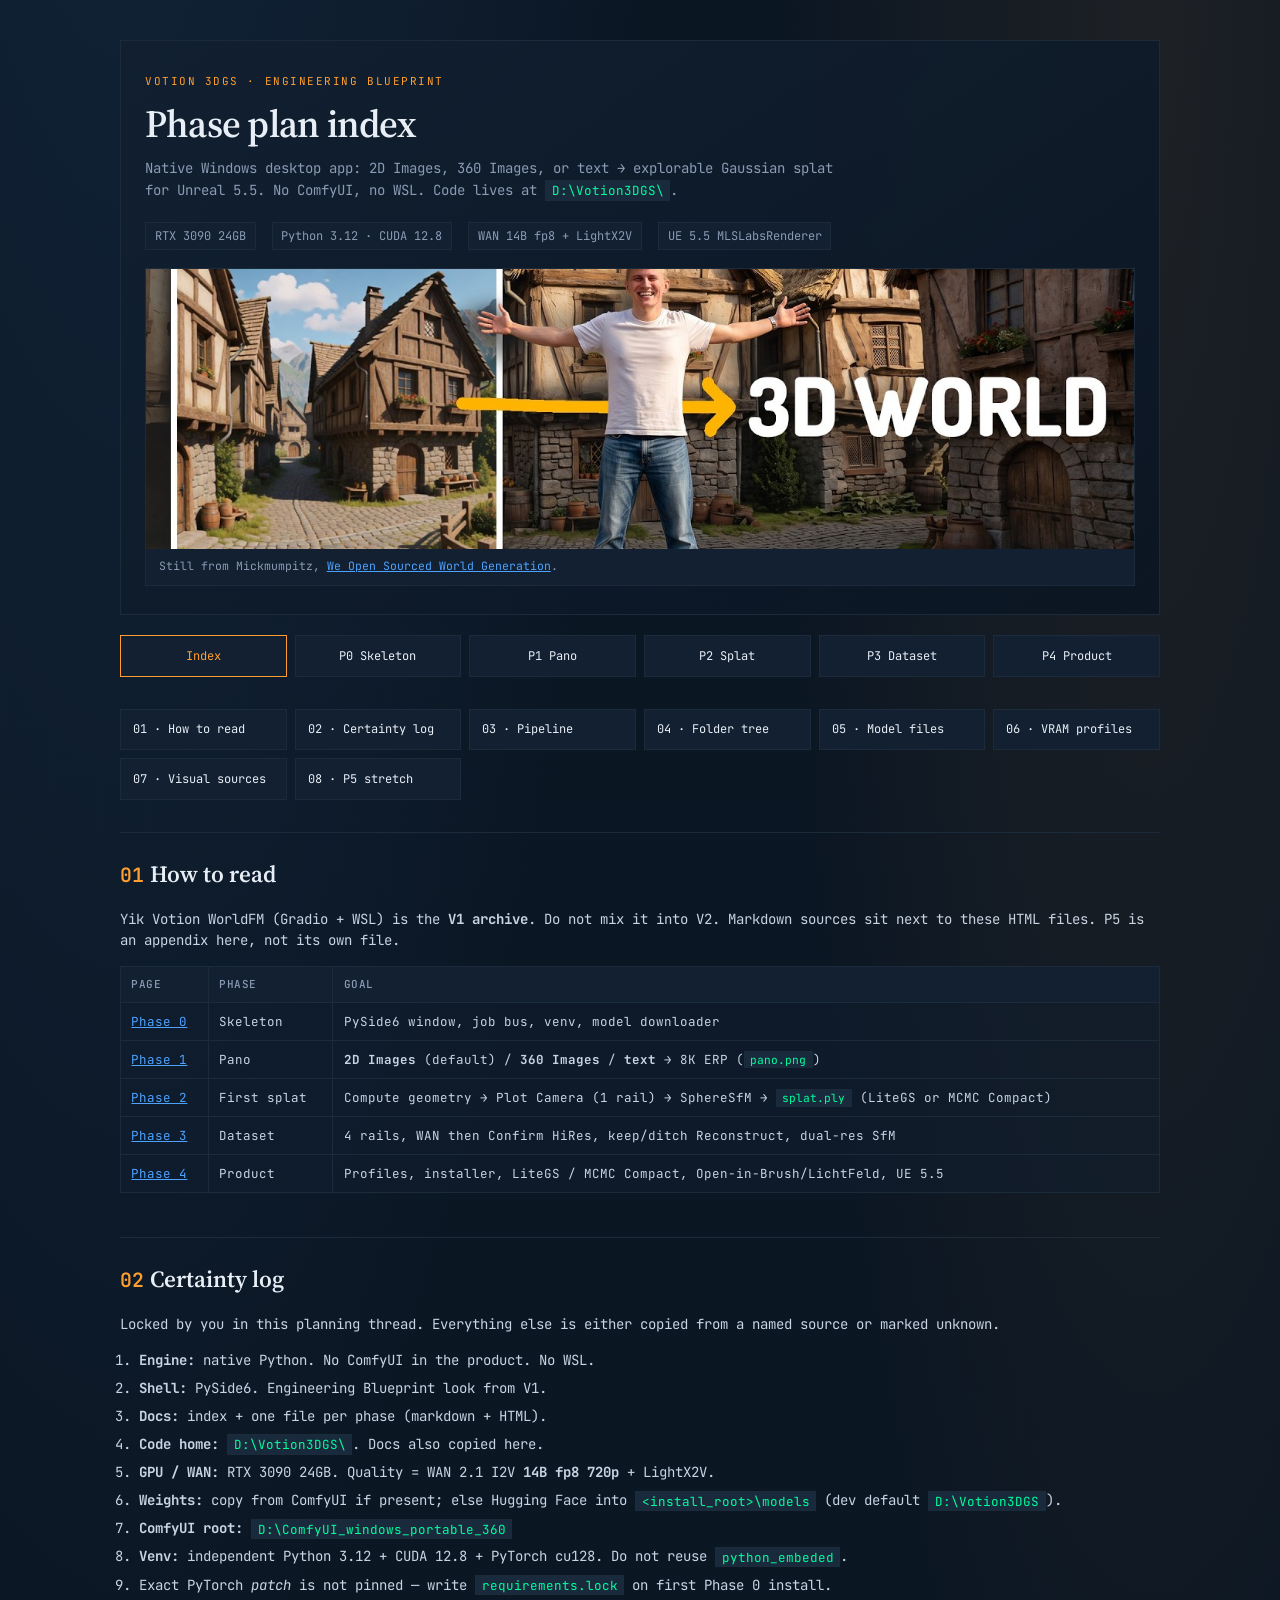
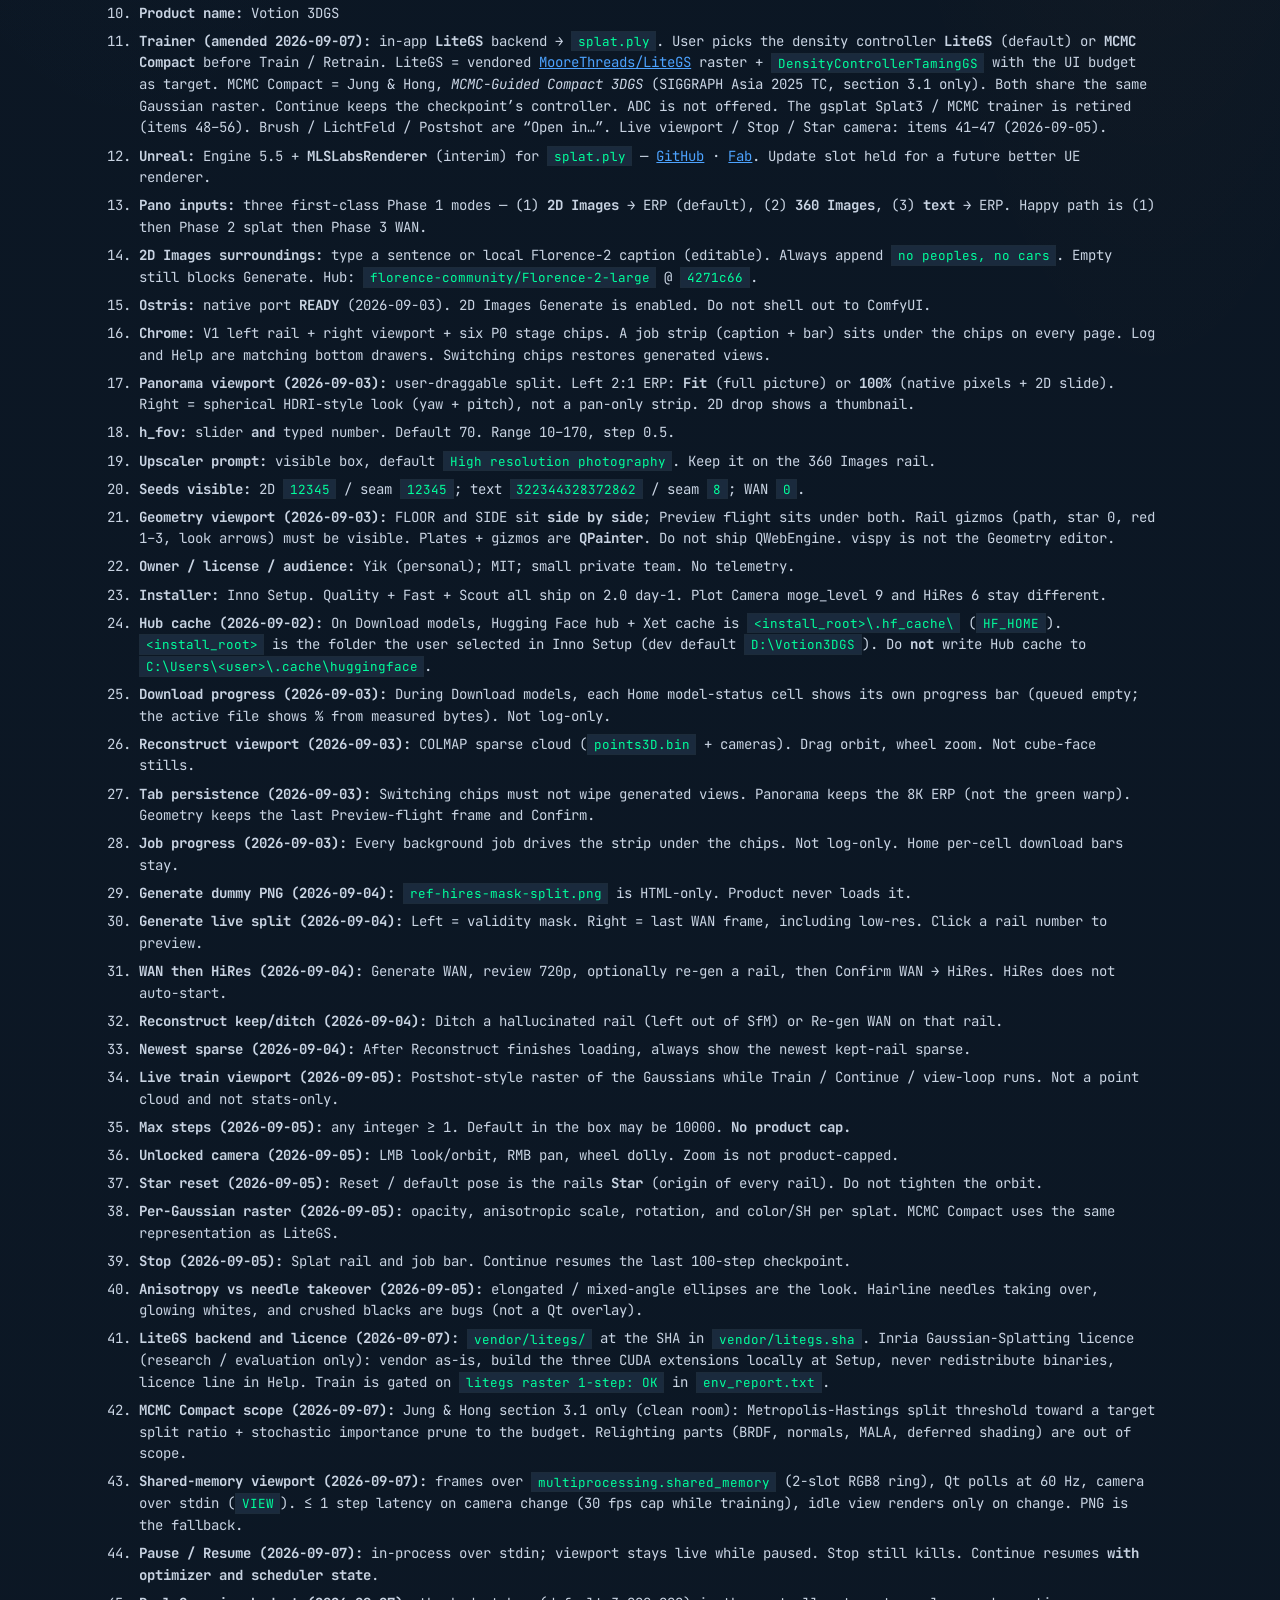
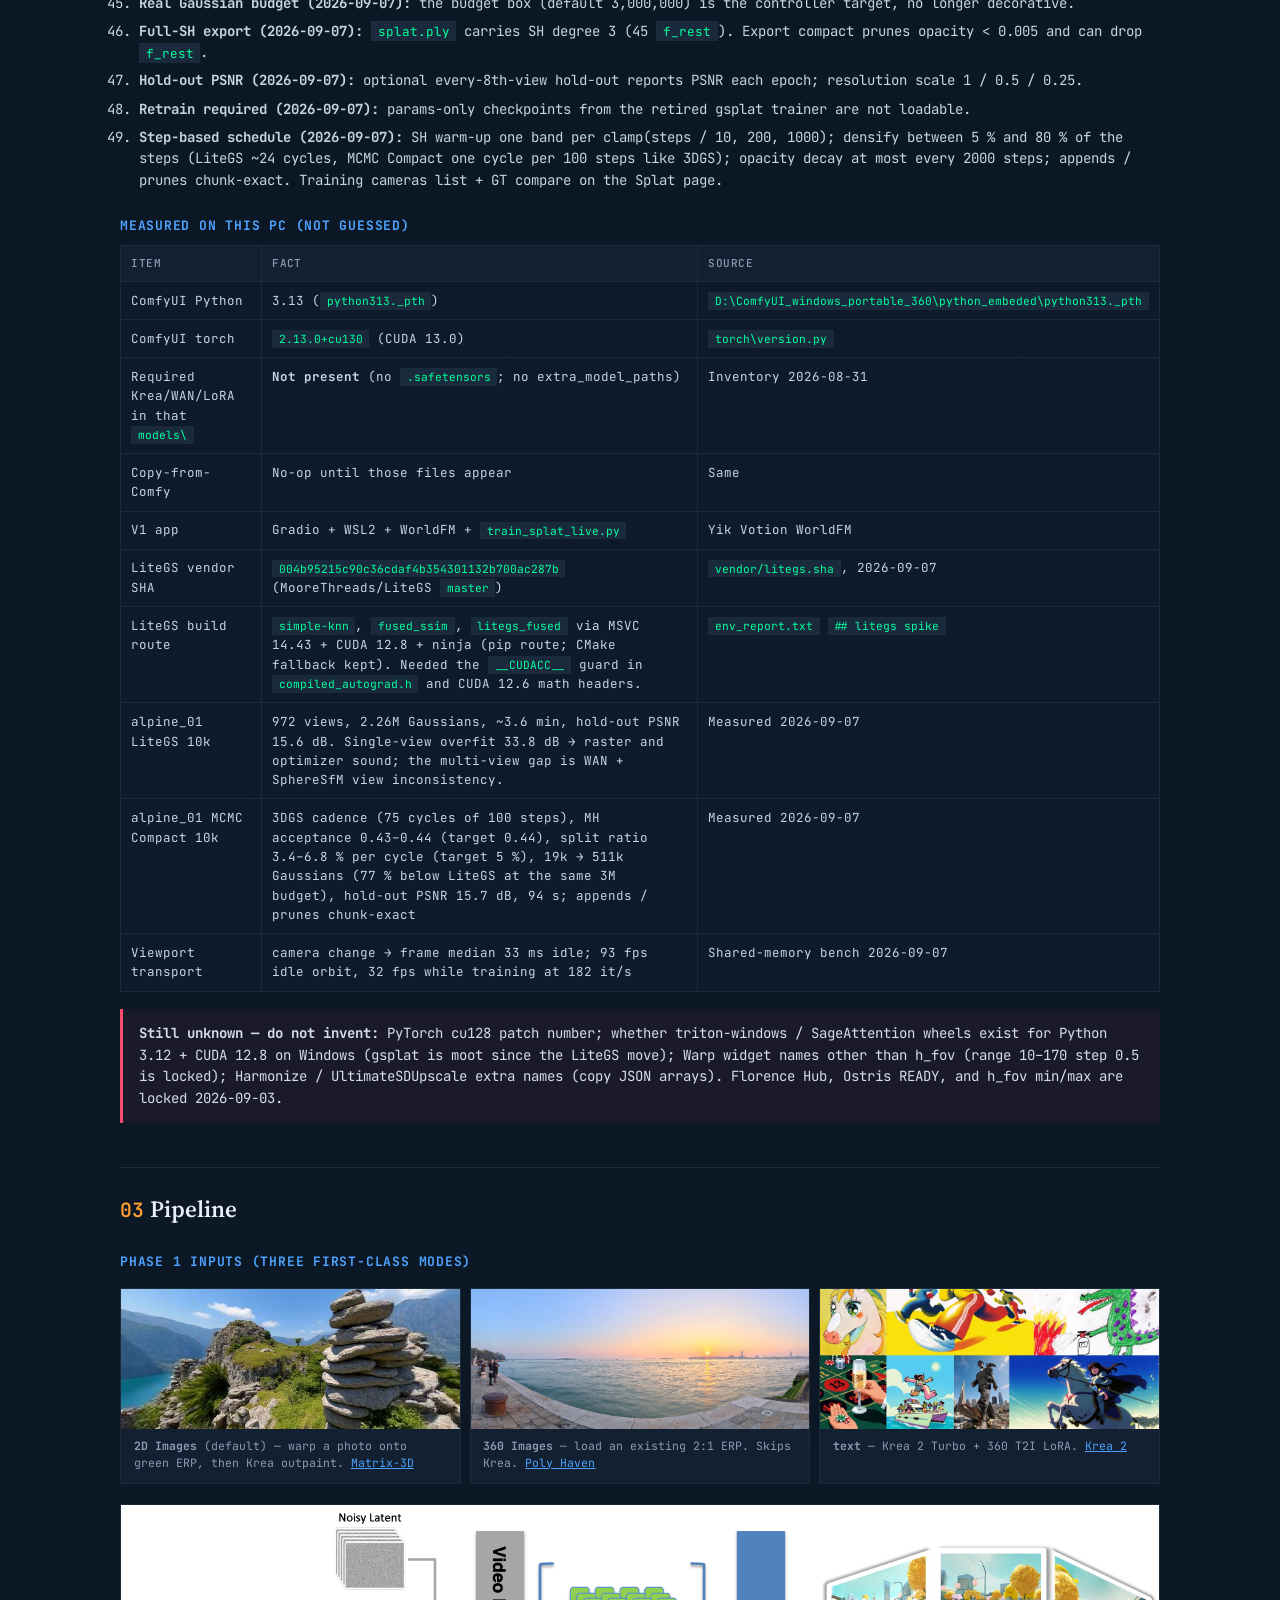
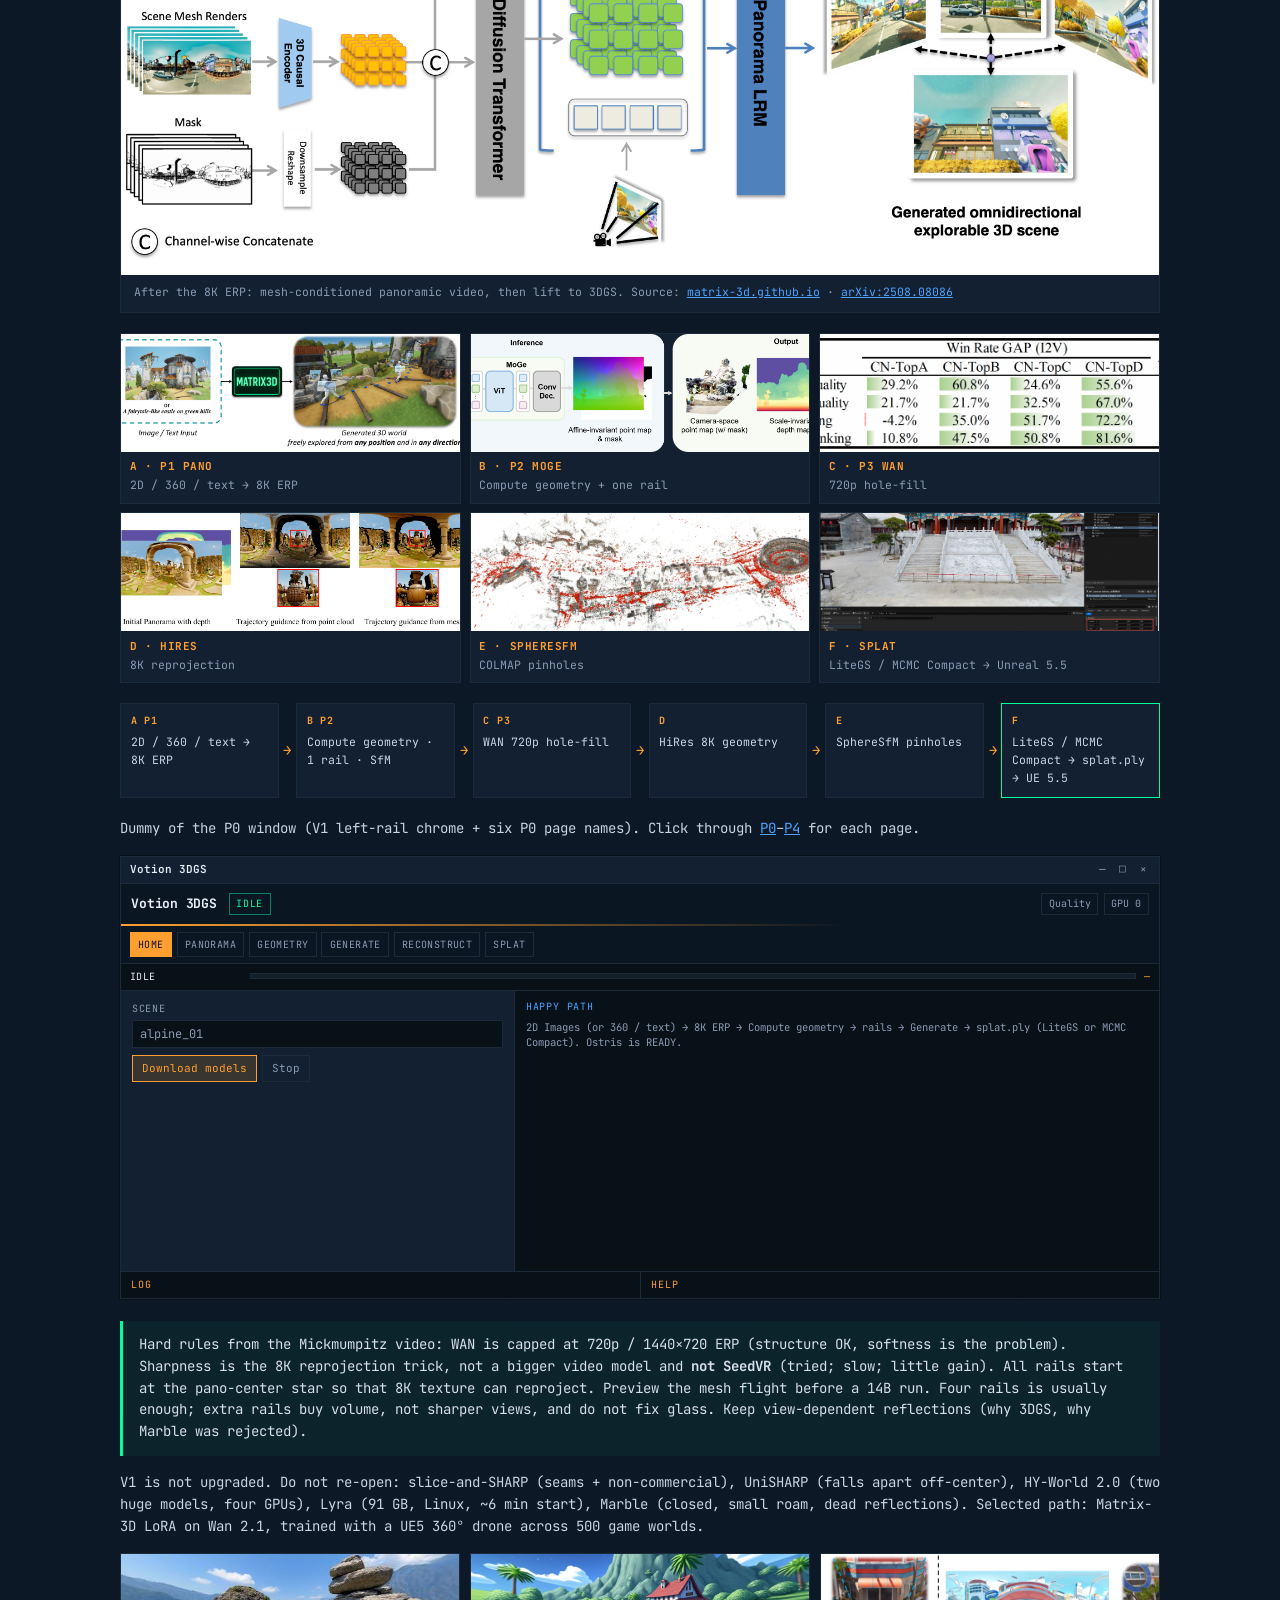
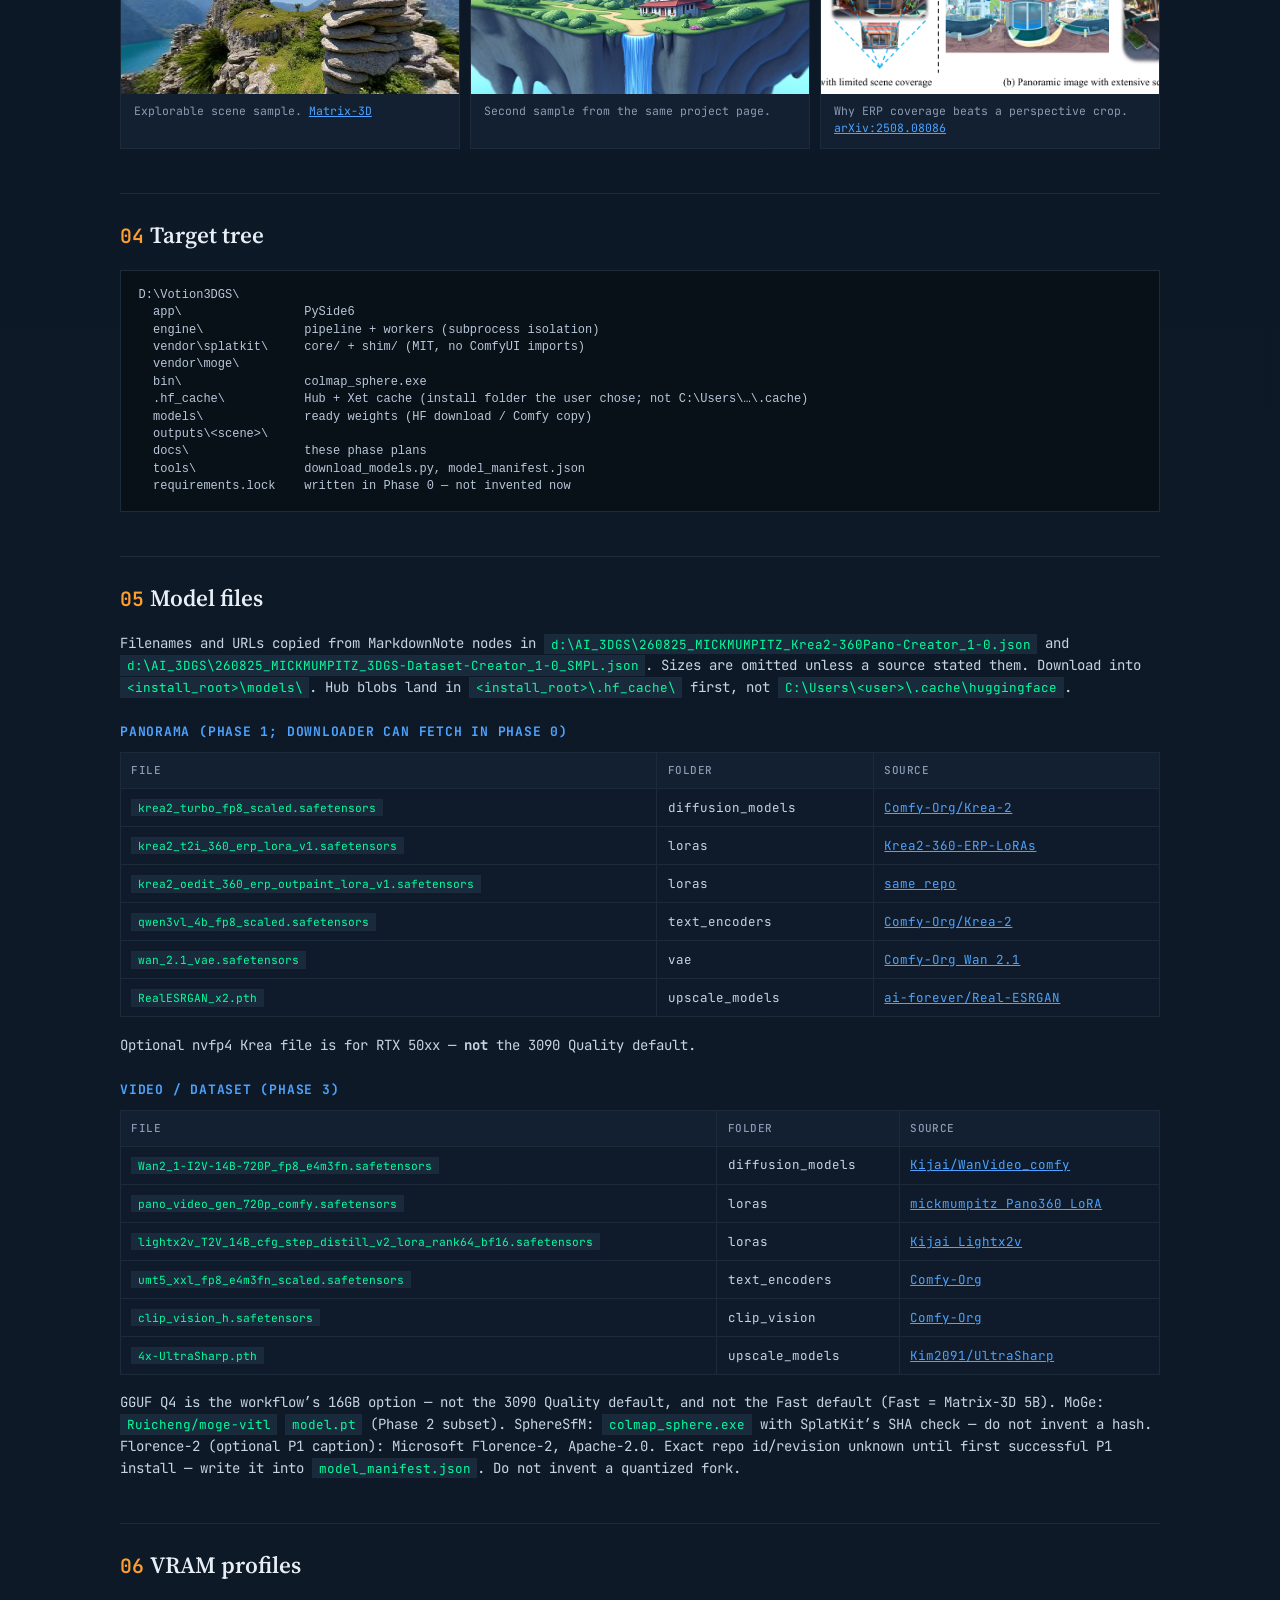
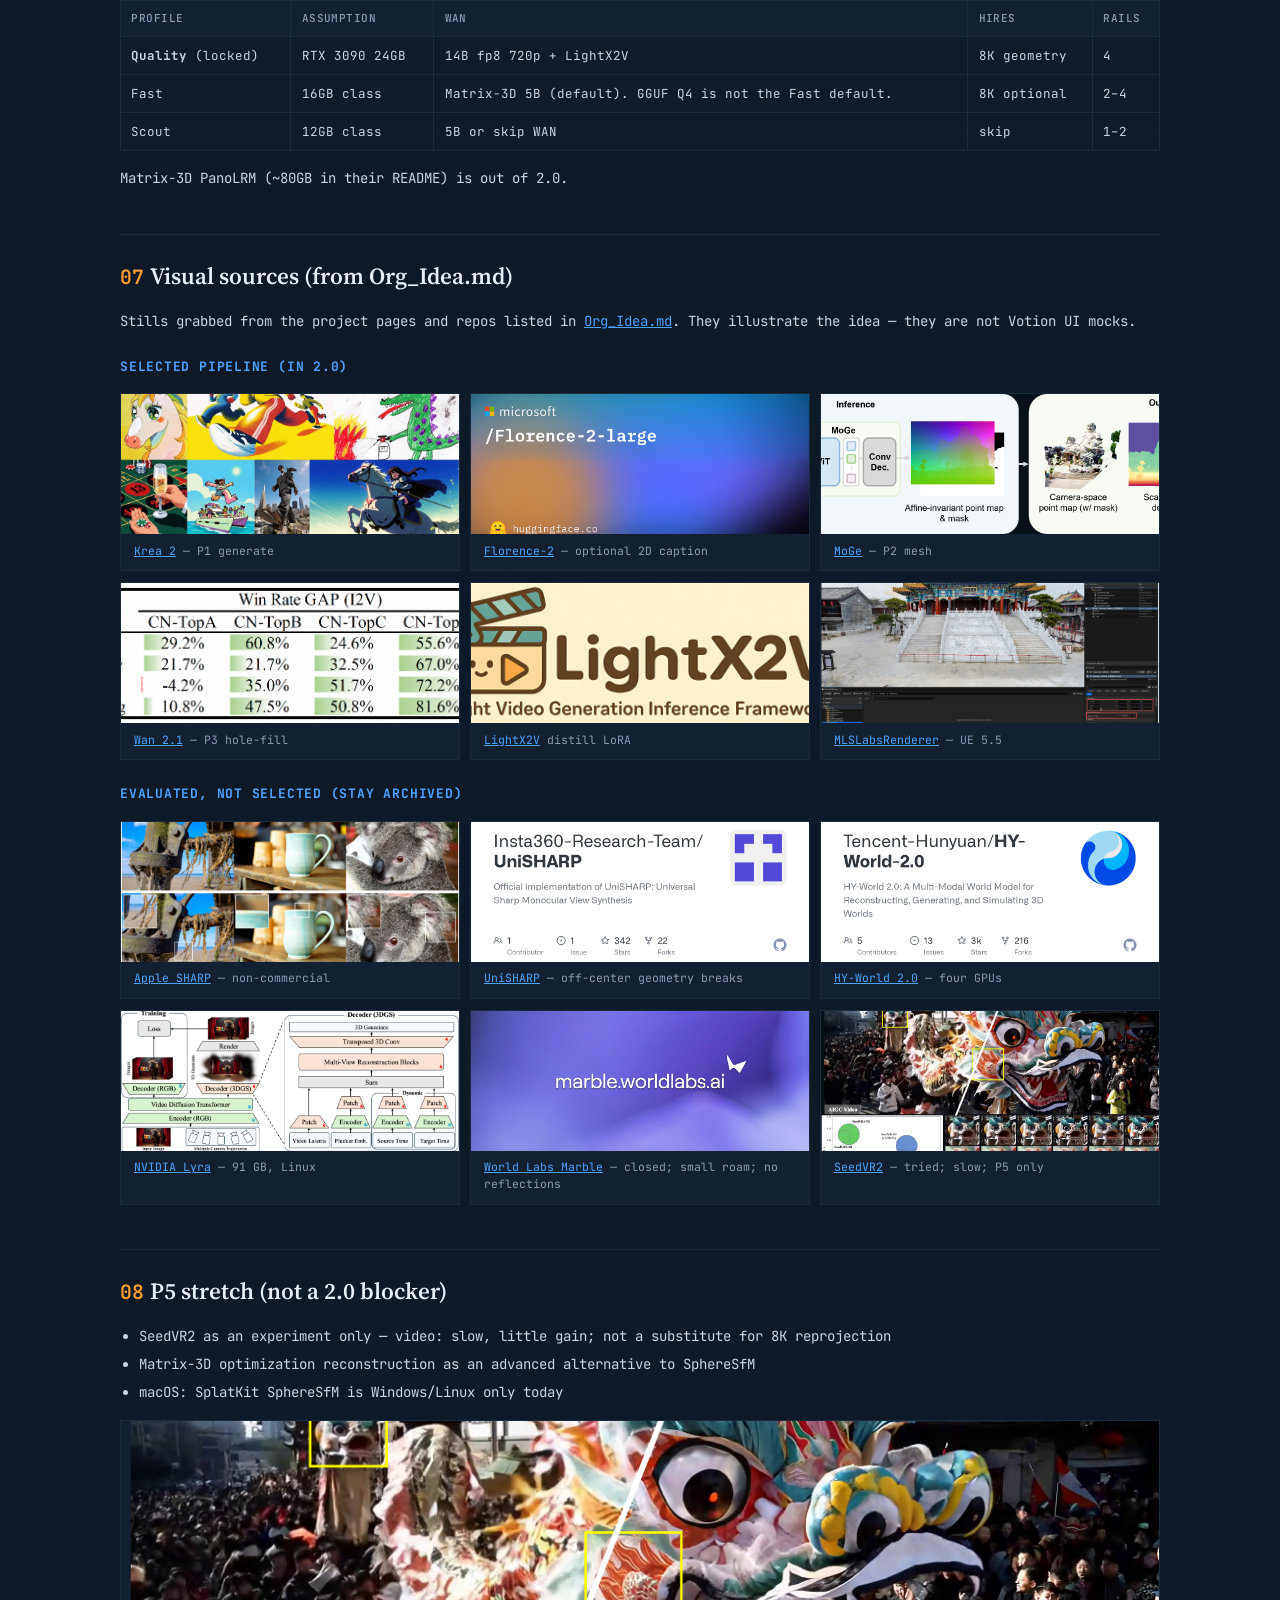
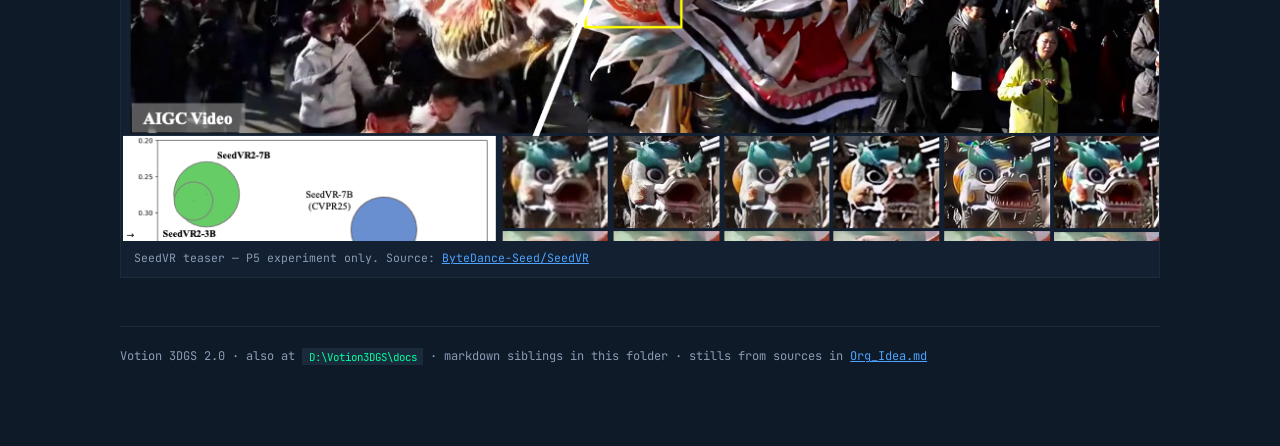
==== commit 6a7a092d: "Lock P2 Splat trainer rebuild: LiteGS + MCMC Compact, shared-memory viewport (2026-09-07)." ====
--- a/index.html
+++ b/index.html
@@ -64,9 +64,9 @@
         <tbody>
           <tr><td><a href="Votion_3DGS_2.0_Phase0.html">Phase 0</a></td><td>Skeleton</td><td>PySide6 window, job bus, venv, model downloader</td></tr>
           <tr><td><a href="Votion_3DGS_2.0_Phase1.html">Phase 1</a></td><td>Pano</td><td><strong>2D Images</strong> (default) / <strong>360 Images</strong> / <strong>text</strong> → 8K ERP (<code>pano.png</code>)</td></tr>
-          <tr><td><a href="Votion_3DGS_2.0_Phase2.html">Phase 2</a></td><td>First splat</td><td>Compute geometry → Plot Camera (1 rail) → SphereSfM → <code>splat.ply</code> (Splat3 or MCMC)</td></tr>
+          <tr><td><a href="Votion_3DGS_2.0_Phase2.html">Phase 2</a></td><td>First splat</td><td>Compute geometry → Plot Camera (1 rail) → SphereSfM → <code>splat.ply</code> (LiteGS or MCMC Compact)</td></tr>
           <tr><td><a href="Votion_3DGS_2.0_Phase3.html">Phase 3</a></td><td>Dataset</td><td>4 rails, WAN then Confirm HiRes, keep/ditch Reconstruct, dual-res SfM</td></tr>
-          <tr><td><a href="Votion_3DGS_2.0_Phase4.html">Phase 4</a></td><td>Product</td><td>Profiles, installer, Splat3 / MCMC, Open-in-Brush/LichtFeld, UE 5.5</td></tr>
+          <tr><td><a href="Votion_3DGS_2.0_Phase4.html">Phase 4</a></td><td>Product</td><td>Profiles, installer, LiteGS / MCMC Compact, Open-in-Brush/LichtFeld, UE 5.5</td></tr>
         </tbody>
       </table>
     </section>
@@ -85,9 +85,9 @@
         <li><strong>Venv:</strong> independent Python 3.12 + CUDA 12.8 + PyTorch cu128. Do not reuse <code>python_embeded</code>.</li>
         <li>Exact PyTorch <em>patch</em> is not pinned — write <code>requirements.lock</code> on first Phase 0 install.</li>
         <li><strong>Product name:</strong> Votion 3DGS</li>
-        <li><strong>Trainer:</strong> in-app gsplat → <code>splat.ply</code>. User picks <strong>Splat3</strong> (default) or <strong>MCMC</strong> before Train / Retrain.
-          Splat3 = gsplat <code>DefaultStrategy</code>. MCMC = gsplat <code>MCMCStrategy</code>.
-          Both share the same Gaussian raster. Continue keeps the checkpoint’s strategy. ADC is not offered.
+        <li><strong>Trainer (amended 2026-09-07):</strong> in-app <strong>LiteGS</strong> backend → <code>splat.ply</code>. User picks the density controller <strong>LiteGS</strong> (default) or <strong>MCMC Compact</strong> before Train / Retrain.
+          LiteGS = vendored <a href="https://github.com/MooreThreads/LiteGS">MooreThreads/LiteGS</a> raster + <code>DensityControllerTamingGS</code> with the UI budget as target. MCMC Compact = Jung &amp; Hong, <em>MCMC-Guided Compact 3DGS</em> (SIGGRAPH Asia 2025 TC, section 3.1 only).
+          Both share the same Gaussian raster. Continue keeps the checkpoint’s controller. ADC is not offered. The gsplat Splat3 / MCMC trainer is retired (items 48–56).
           Brush / LichtFeld / Postshot are “Open in…”. Live viewport / Stop / Star camera: items 41–47 (2026-09-05).</li>
         <li><strong>Unreal:</strong> Engine 5.5 + <strong>MLSLabsRenderer</strong> (interim) for <code>splat.ply</code> —
           <a href="https://github.com/mlslabs/MLSLabsGaussianSplattingRenderer-UE">GitHub</a> ·
@@ -121,9 +121,18 @@
         <li><strong>Max steps (2026-09-05):</strong> any integer ≥ 1. Default in the box may be 10000. <strong>No product cap.</strong></li>
         <li><strong>Unlocked camera (2026-09-05):</strong> LMB look/orbit, RMB pan, wheel dolly. Zoom is not product-capped.</li>
         <li><strong>Star reset (2026-09-05):</strong> Reset / default pose is the rails <strong>Star</strong> (origin of every rail). Do not tighten the orbit.</li>
-        <li><strong>Per-Gaussian raster (2026-09-05):</strong> opacity, anisotropic scale, rotation, and color/SH per splat. MCMC uses the same representation as Splat3.</li>
+        <li><strong>Per-Gaussian raster (2026-09-05):</strong> opacity, anisotropic scale, rotation, and color/SH per splat. MCMC Compact uses the same representation as LiteGS.</li>
         <li><strong>Stop (2026-09-05):</strong> Splat rail and job bar. Continue resumes the last 100-step checkpoint.</li>
         <li><strong>Anisotropy vs needle takeover (2026-09-05):</strong> elongated / mixed-angle ellipses are the look. Hairline needles taking over, glowing whites, and crushed blacks are bugs (not a Qt overlay).</li>
+        <li><strong>LiteGS backend and licence (2026-09-07):</strong> <code>vendor/litegs/</code> at the SHA in <code>vendor/litegs.sha</code>. Inria Gaussian-Splatting licence (research / evaluation only): vendor as-is, build the three CUDA extensions locally at Setup, never redistribute binaries, licence line in Help. Train is gated on <code>litegs raster 1-step: OK</code> in <code>env_report.txt</code>.</li>
+        <li><strong>MCMC Compact scope (2026-09-07):</strong> Jung &amp; Hong section 3.1 only (clean room): Metropolis-Hastings split threshold toward a target split ratio + stochastic importance prune to the budget. Relighting parts (BRDF, normals, MALA, deferred shading) are out of scope.</li>
+        <li><strong>Shared-memory viewport (2026-09-07):</strong> frames over <code>multiprocessing.shared_memory</code> (2-slot RGB8 ring), Qt polls at 60 Hz, camera over stdin (<code>VIEW</code>). ≤ 1 step latency on camera change (30 fps cap while training), idle view renders only on change. PNG is the fallback.</li>
+        <li><strong>Pause / Resume (2026-09-07):</strong> in-process over stdin; viewport stays live while paused. Stop still kills. Continue resumes <strong>with optimizer and scheduler state</strong>.</li>
+        <li><strong>Real Gaussian budget (2026-09-07):</strong> the budget box (default 3,000,000) is the controller target, no longer decorative.</li>
+        <li><strong>Full-SH export (2026-09-07):</strong> <code>splat.ply</code> carries SH degree 3 (45 <code>f_rest</code>). Export compact prunes opacity &lt; 0.005 and can drop <code>f_rest</code>.</li>
+        <li><strong>Hold-out PSNR (2026-09-07):</strong> optional every-8th-view hold-out reports PSNR each epoch; resolution scale 1 / 0.5 / 0.25.</li>
+        <li><strong>Retrain required (2026-09-07):</strong> params-only checkpoints from the retired gsplat trainer are not loadable.</li>
+        <li><strong>Step-based schedule (2026-09-07):</strong> SH warm-up one band per clamp(steps / 10, 200, 1000); densify between 5 % and 80 % of the steps (LiteGS ~24 cycles, MCMC Compact one cycle per 100 steps like 3DGS); opacity decay at most every 2000 steps; appends / prunes chunk-exact. Training cameras list + GT compare on the Splat page.</li>
       </ol>
 
       <h3>Measured on this PC (not guessed)</h3>
@@ -135,12 +144,17 @@
           <tr><td>Required Krea/WAN/LoRA in that <code>models\</code></td><td><strong>Not present</strong> (no <code>.safetensors</code>; no extra_model_paths)</td><td>Inventory 2026-08-31</td></tr>
           <tr><td>Copy-from-Comfy</td><td>No-op until those files appear</td><td>Same</td></tr>
           <tr><td>V1 app</td><td>Gradio + WSL2 + WorldFM + <code>train_splat_live.py</code></td><td>Yik Votion WorldFM</td></tr>
+          <tr><td>LiteGS vendor SHA</td><td><code>004b95215c90c36cdaf4b354301132b700ac287b</code> (MooreThreads/LiteGS <code>master</code>)</td><td><code>vendor/litegs.sha</code>, 2026-09-07</td></tr>
+          <tr><td>LiteGS build route</td><td><code>simple-knn</code>, <code>fused_ssim</code>, <code>litegs_fused</code> via MSVC 14.43 + CUDA 12.8 + ninja (pip route; CMake fallback kept). Needed the <code>__CUDACC__</code> guard in <code>compiled_autograd.h</code> and CUDA 12.6 math headers.</td><td><code>env_report.txt</code> <code>## litegs spike</code></td></tr>
+          <tr><td>alpine_01 LiteGS 10k</td><td>972 views, 2.26M Gaussians, ~3.6 min, hold-out PSNR 15.6 dB. Single-view overfit 33.8 dB → raster and optimizer sound; the multi-view gap is WAN + SphereSfM view inconsistency.</td><td>Measured 2026-09-07</td></tr>
+          <tr><td>alpine_01 MCMC Compact 10k</td><td>3DGS cadence (75 cycles of 100 steps), MH acceptance 0.43–0.44 (target 0.44), split ratio 3.4–6.8 % per cycle (target 5 %), 19k → 511k Gaussians (77 % below LiteGS at the same 3M budget), hold-out PSNR 15.7 dB, 94 s; appends / prunes chunk-exact</td><td>Measured 2026-09-07</td></tr>
+          <tr><td>Viewport transport</td><td>camera change → frame median 33 ms idle; 93 fps idle orbit, 32 fps while training at 182 it/s</td><td>Shared-memory bench 2026-09-07</td></tr>
         </tbody>
       </table>
 
       <div class="callout warn">
         <strong>Still unknown — do not invent:</strong> PyTorch cu128 patch number;
-        whether gsplat / triton-windows / SageAttention wheels exist for Python 3.12 + CUDA 12.8 on Windows;
+        whether triton-windows / SageAttention wheels exist for Python 3.12 + CUDA 12.8 on Windows (gsplat is moot since the LiteGS move);
         Warp widget names other than h_fov (range 10–170 step 0.5 is locked);
         Harmonize / UltimateSDUpscale extra names (copy JSON arrays).
         Florence Hub, Ostris READY, and h_fov min/max are locked 2026-09-03.
@@ -195,7 +209,7 @@
         </a>
         <a class="pvis" href="Votion_3DGS_2.0_Phase4.html">
           <img src="media/mlslabs-render.jpg" alt="MLSLabsRenderer Unreal Engine splat playback" />
-          <span><b>F · Splat</b> Splat3 / MCMC → Unreal 5.5</span>
+          <span><b>F · Splat</b> LiteGS / MCMC Compact → Unreal 5.5</span>
         </a>
       </div>
       <div class="pipe">
@@ -209,7 +223,7 @@
         <div class="pipe-arr">→</div>
         <div class="pipe-node"><b>E</b>SphereSfM pinholes</div>
         <div class="pipe-arr">→</div>
-        <div class="pipe-node out"><b>F</b>Splat3 / MCMC → splat.ply → UE 5.5</div>
+        <div class="pipe-node out"><b>F</b>LiteGS / MCMC Compact → splat.ply → UE 5.5</div>
       </div>
       <p>
         Dummy of the P0 window (V1 left-rail chrome + six P0 page names). Click through
@@ -246,14 +260,14 @@
           </div>
           <div class="desk-view">
             <p class="view-lbl">Happy path</p>
-            <p class="f-hint">2D Images (or 360 / text) → 8K ERP → Compute geometry → rails → Generate → splat.ply (Splat3 or MCMC). Ostris is READY.</p>
+            <p class="f-hint">2D Images (or 360 / text) → 8K ERP → Compute geometry → rails → Generate → splat.ply (LiteGS or MCMC Compact). Ostris is READY.</p>
           </div>
         </div>
         <div class="desk-draws">
         <details class="desk-log-draw"><summary>Log</summary><div class="desk-log"><b>STATUS // idle</b><br />No ComfyUI. No WSL. Qt never imports torch for inference.</div></details>
         <details class="desk-log-draw"><summary>Help</summary><div class="desk-log">
           <b>FIELD GUIDE</b><br />
-          2D Images (default) or 360 / text → 8K ERP → Compute geometry → rails → Generate → splat.ply (Splat3 or MCMC).
+          2D Images (default) or 360 / text → 8K ERP → Compute geometry → rails → Generate → splat.ply (LiteGS or MCMC Compact).
           Ostris Edit is native READY. h_fov 10–170, type or drag, default 70. Surroundings always end with no peoples, no cars.
           Left 2:1 Fit / 100% + draggable split. Right 360 is spherical (yaw + pitch). text keeps the trigger prefix.
           After 2D Images, prompt.txt = outpaint instruction + surroundings. WAN prompt must match the pano.
--- a/votion-plan.css
+++ b/votion-plan.css
@@ -1291,6 +1291,91 @@
   height: 200px;
 }
 
+/* Splat desk 2026-09-07: HUD over the live plate, GT compare split, sparkline, camera list. */
+.splat-hud {
+  position: absolute;
+  top: 1.6rem;
+  left: 0.5rem;
+  z-index: 1;
+  padding: 0.35rem 0.5rem;
+  background: rgba(6, 12, 20, 0.7);
+  border: 1px solid var(--line);
+  font-family: "JetBrains Mono", "Cascadia Mono", Consolas, monospace;
+  font-size: 10px;
+  line-height: 1.5;
+  color: var(--text);
+}
+.splat-hud .badge {
+  display: inline-block;
+  padding: 0 0.4rem;
+  margin-bottom: 0.2rem;
+  border-radius: 3px;
+  background: #2ea05c;
+  color: #fff;
+  letter-spacing: 0.08em;
+}
+.splat-hud .badge.paused { background: #d69e2e; color: #0b1623; }
+.splat-hud .badge.idle { background: #5a6478; }
+.splat-hud span.dim { color: var(--muted); }
+.splat-live.gt::after {
+  content: "render  |  ground truth";
+  position: absolute;
+  inset: 0;
+  display: flex;
+  align-items: flex-end;
+  justify-content: center;
+  padding-bottom: 0.4rem;
+  font-size: 10px;
+  letter-spacing: 0.08em;
+  text-transform: uppercase;
+  color: var(--cyan);
+  background: linear-gradient(90deg, transparent 49.7%, var(--cyan) 49.7%, var(--cyan) 50.3%, transparent 50.3%);
+  pointer-events: none;
+}
+.splat-spark {
+  display: block;
+  width: 100%;
+  height: 56px;
+  margin-top: 0.35rem;
+  border: 1px solid var(--line);
+  background: #0a1420;
+}
+.splat-spark .loss { fill: none; stroke: var(--accent); stroke-width: 1.5; }
+.splat-spark .psnr { fill: none; stroke: #2ec878; stroke-width: 1.5; }
+.splat-spark text { font-size: 9px; font-family: "JetBrains Mono", Consolas, monospace; }
+.splat-cams {
+  list-style: none;
+  margin: 0.3rem 0 0;
+  padding: 0;
+  max-height: 210px;
+  overflow: auto;
+  border: 1px solid var(--line);
+  font-size: 11px;
+}
+.splat-cams li {
+  padding: 0.25rem 0.5rem;
+  border-bottom: 1px solid var(--line);
+  color: var(--muted);
+  cursor: pointer;
+}
+.splat-cams li.head {
+  color: var(--accent);
+  cursor: default;
+  letter-spacing: 0.06em;
+  text-transform: uppercase;
+  font-size: 10px;
+}
+.splat-cams li.holdout { color: #2ec878; }
+.splat-cams li:hover:not(.head) { color: var(--text); }
+.splat-cams li.active { background: var(--accent); color: #0b1623; }
+.desk-body.three { grid-template-columns: 250px 1fr 210px; }
+.desk-cams { padding: 0.6rem; border-left: 1px solid var(--line); }
+.desk-cams .f-lab { margin-top: 0; }
+@media (max-width: 720px) {
+  .desk-body.three { grid-template-columns: 1fr; }
+  .desk-cams { border-left: 0; border-top: 1px solid var(--line); }
+}
+
 .pane { display: none; }
 .pane.on { display: block; }
 
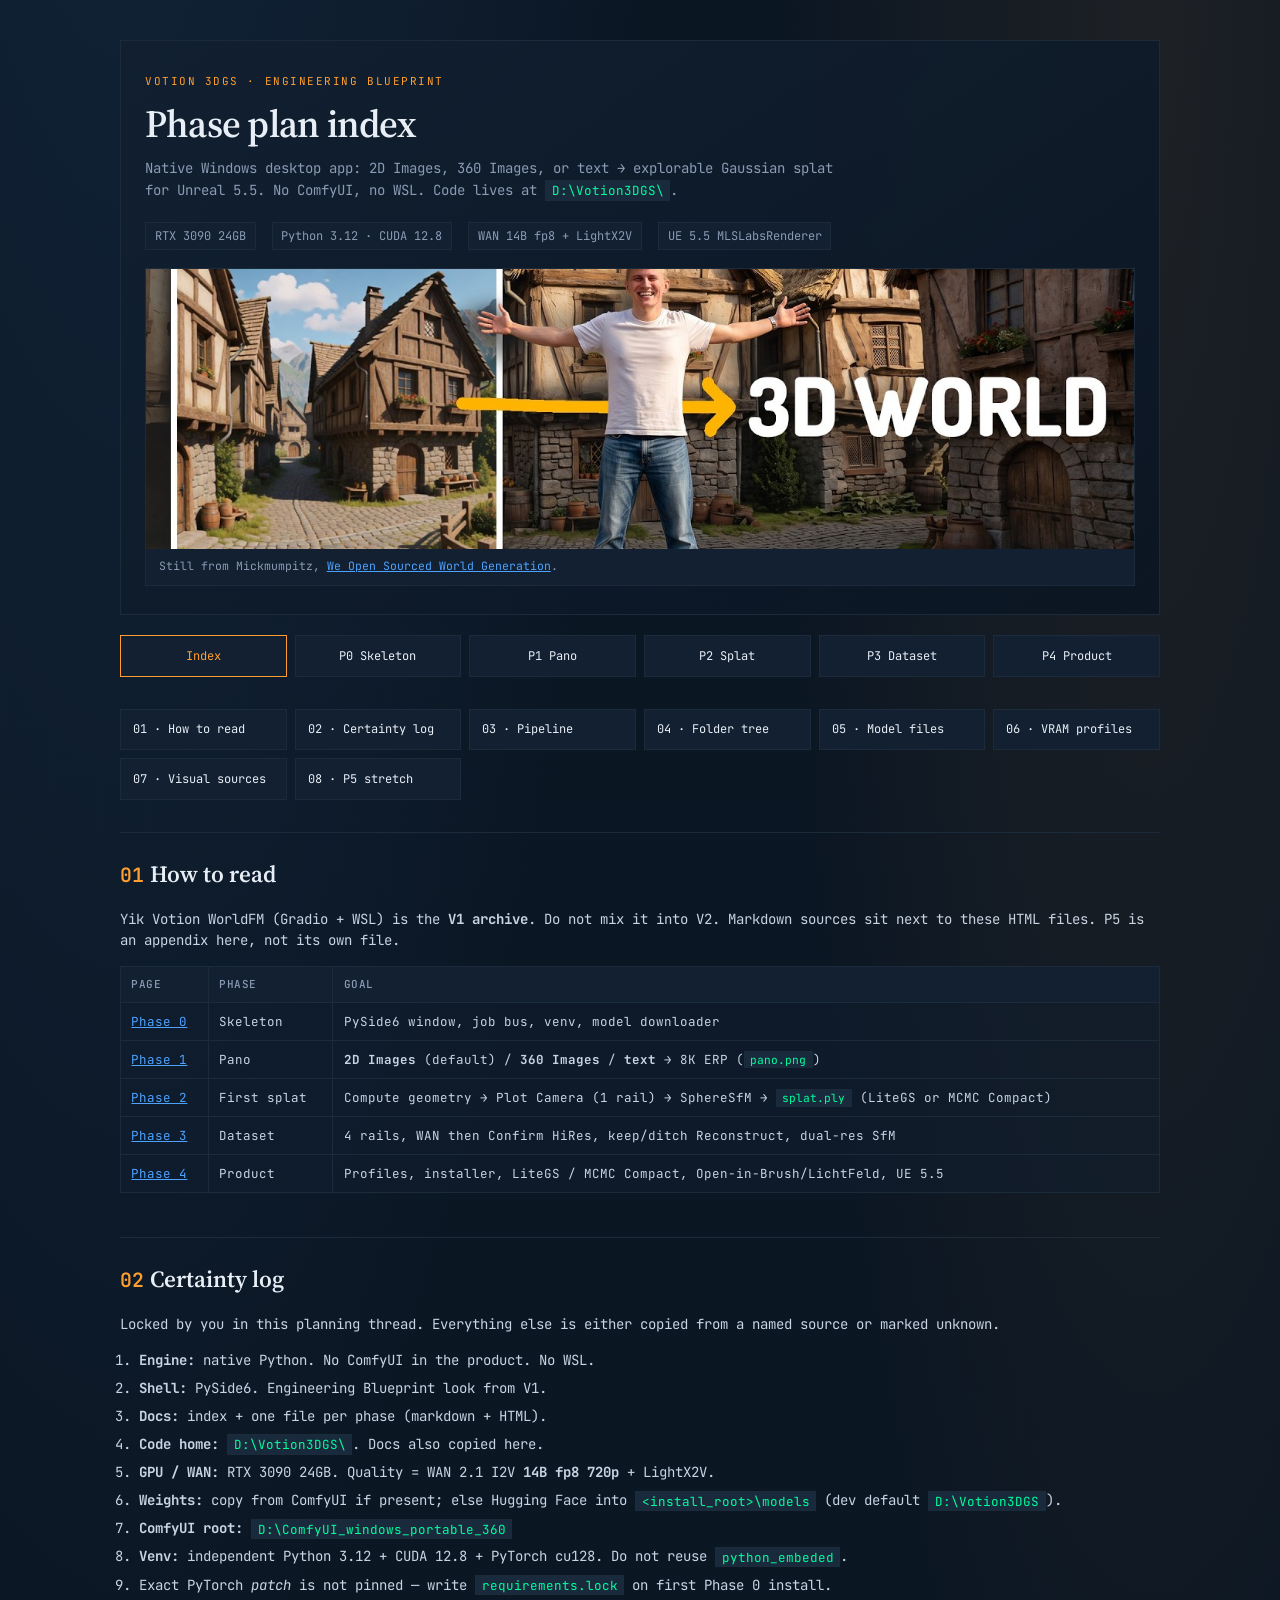
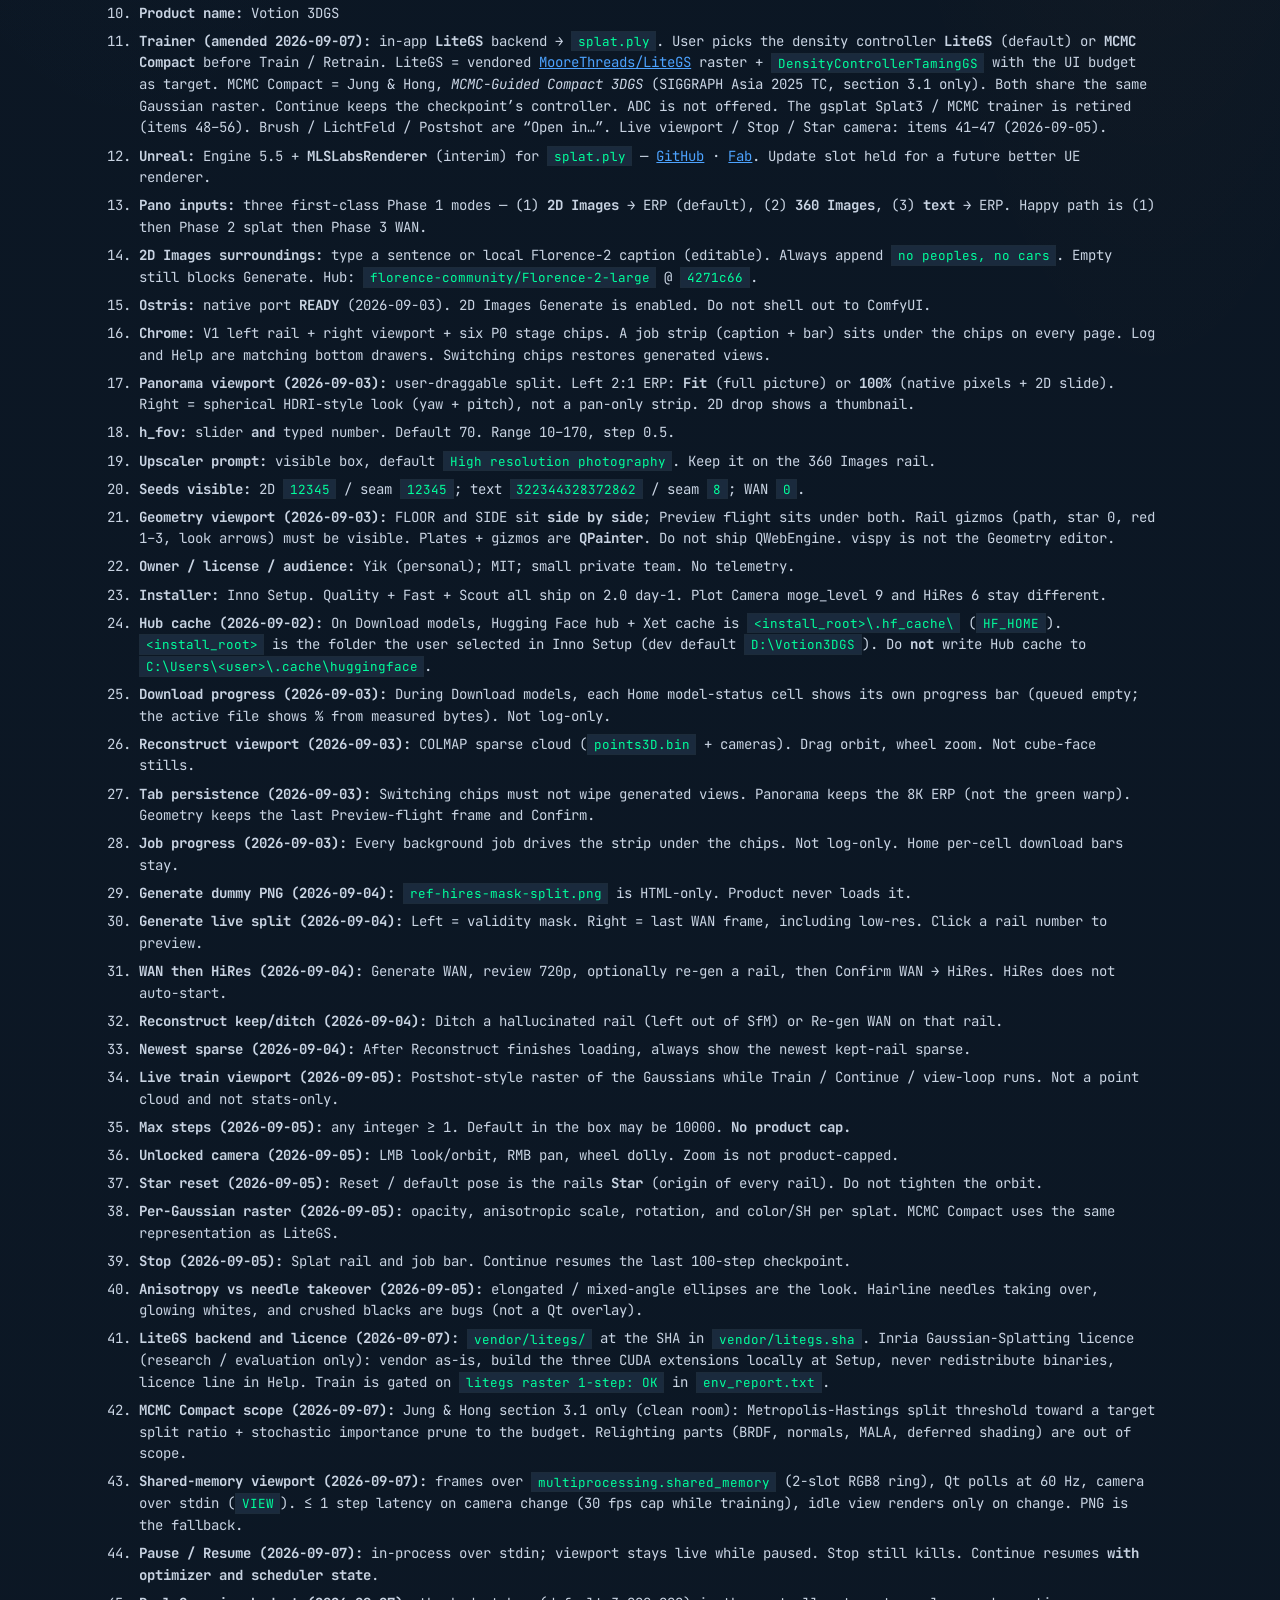
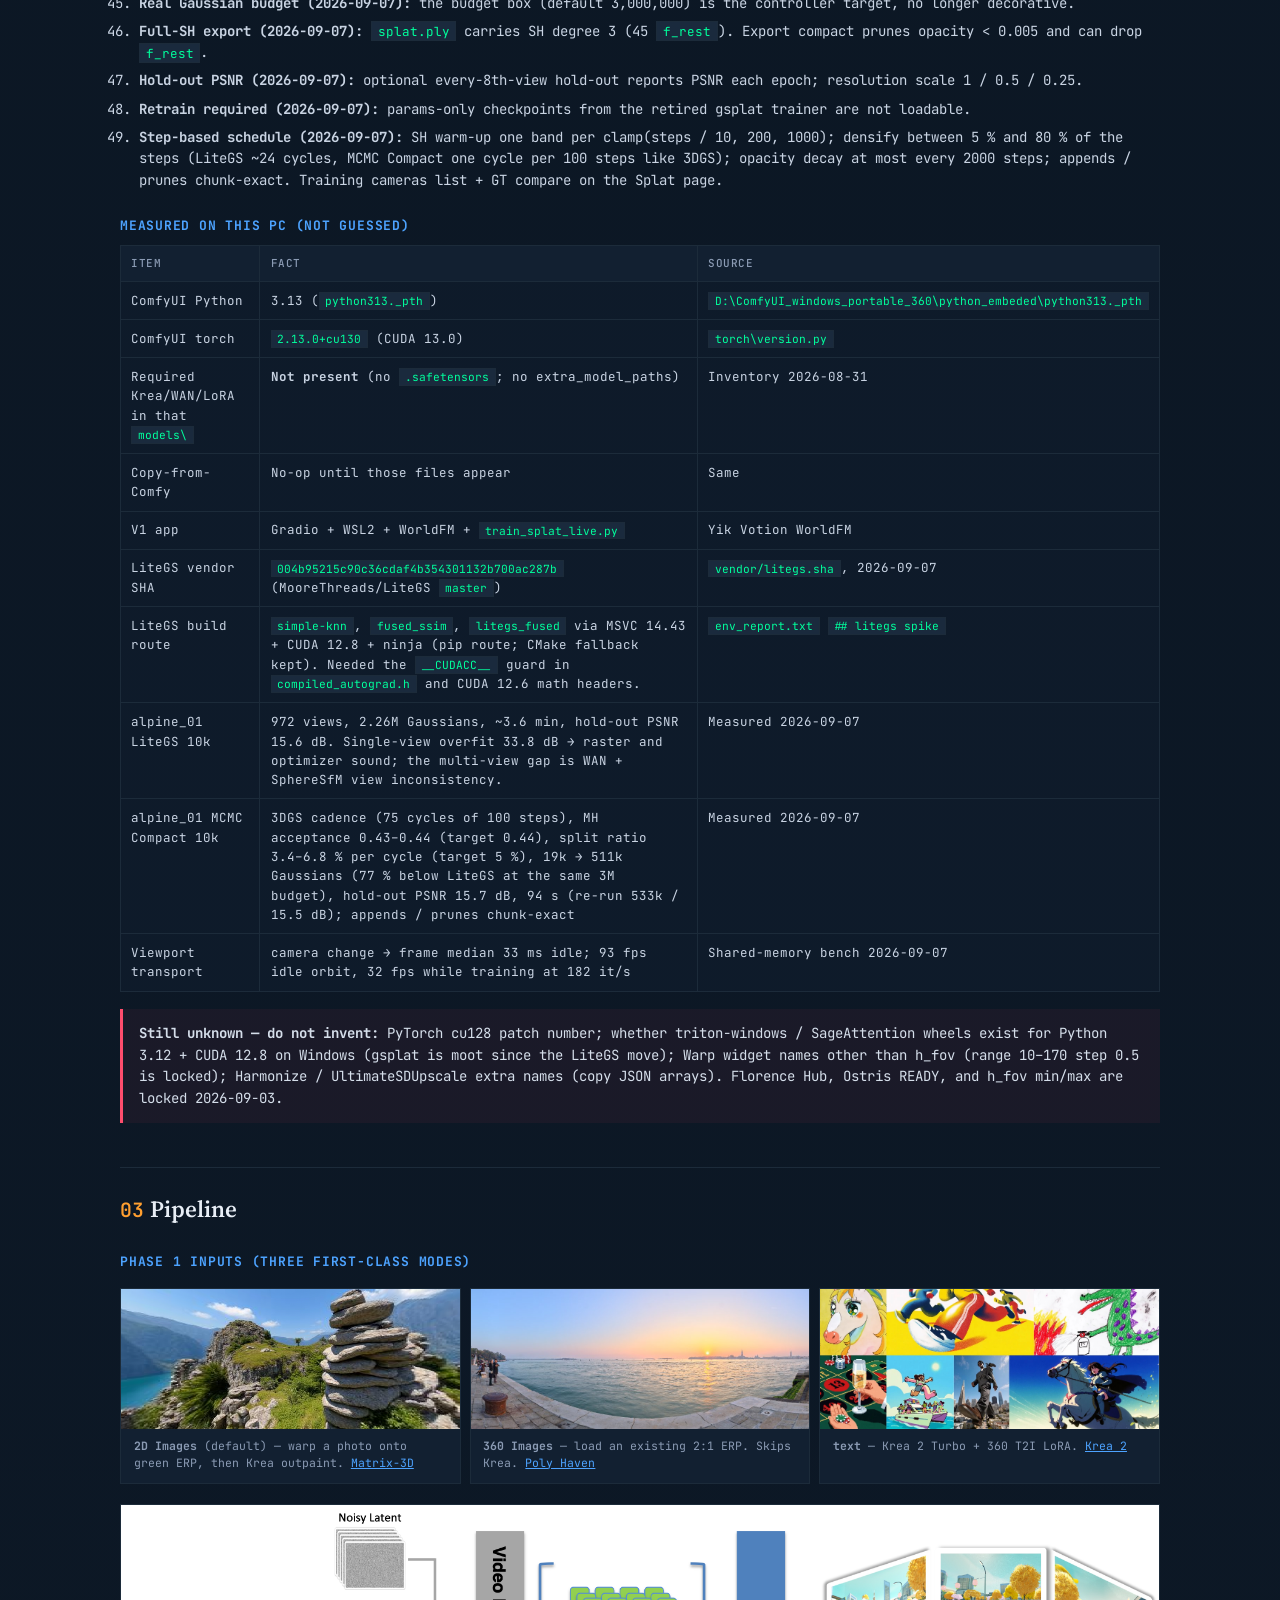
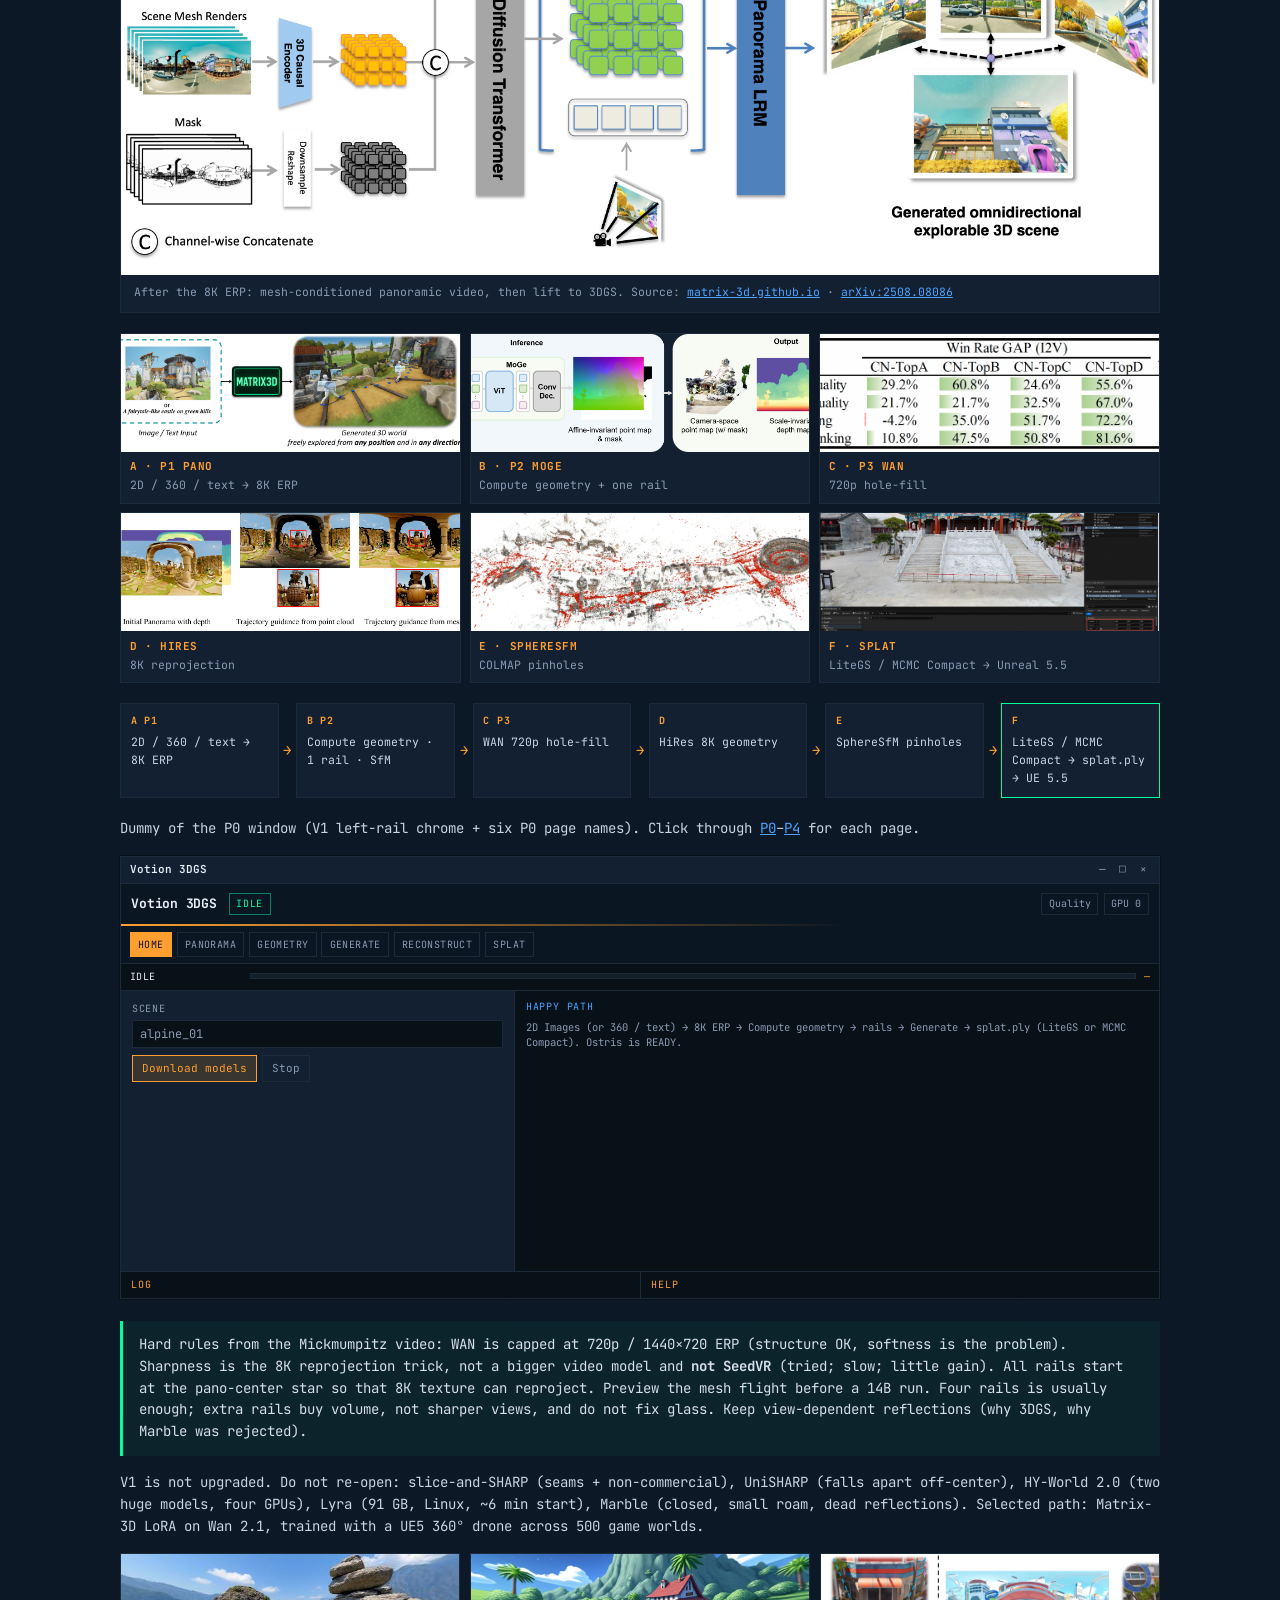
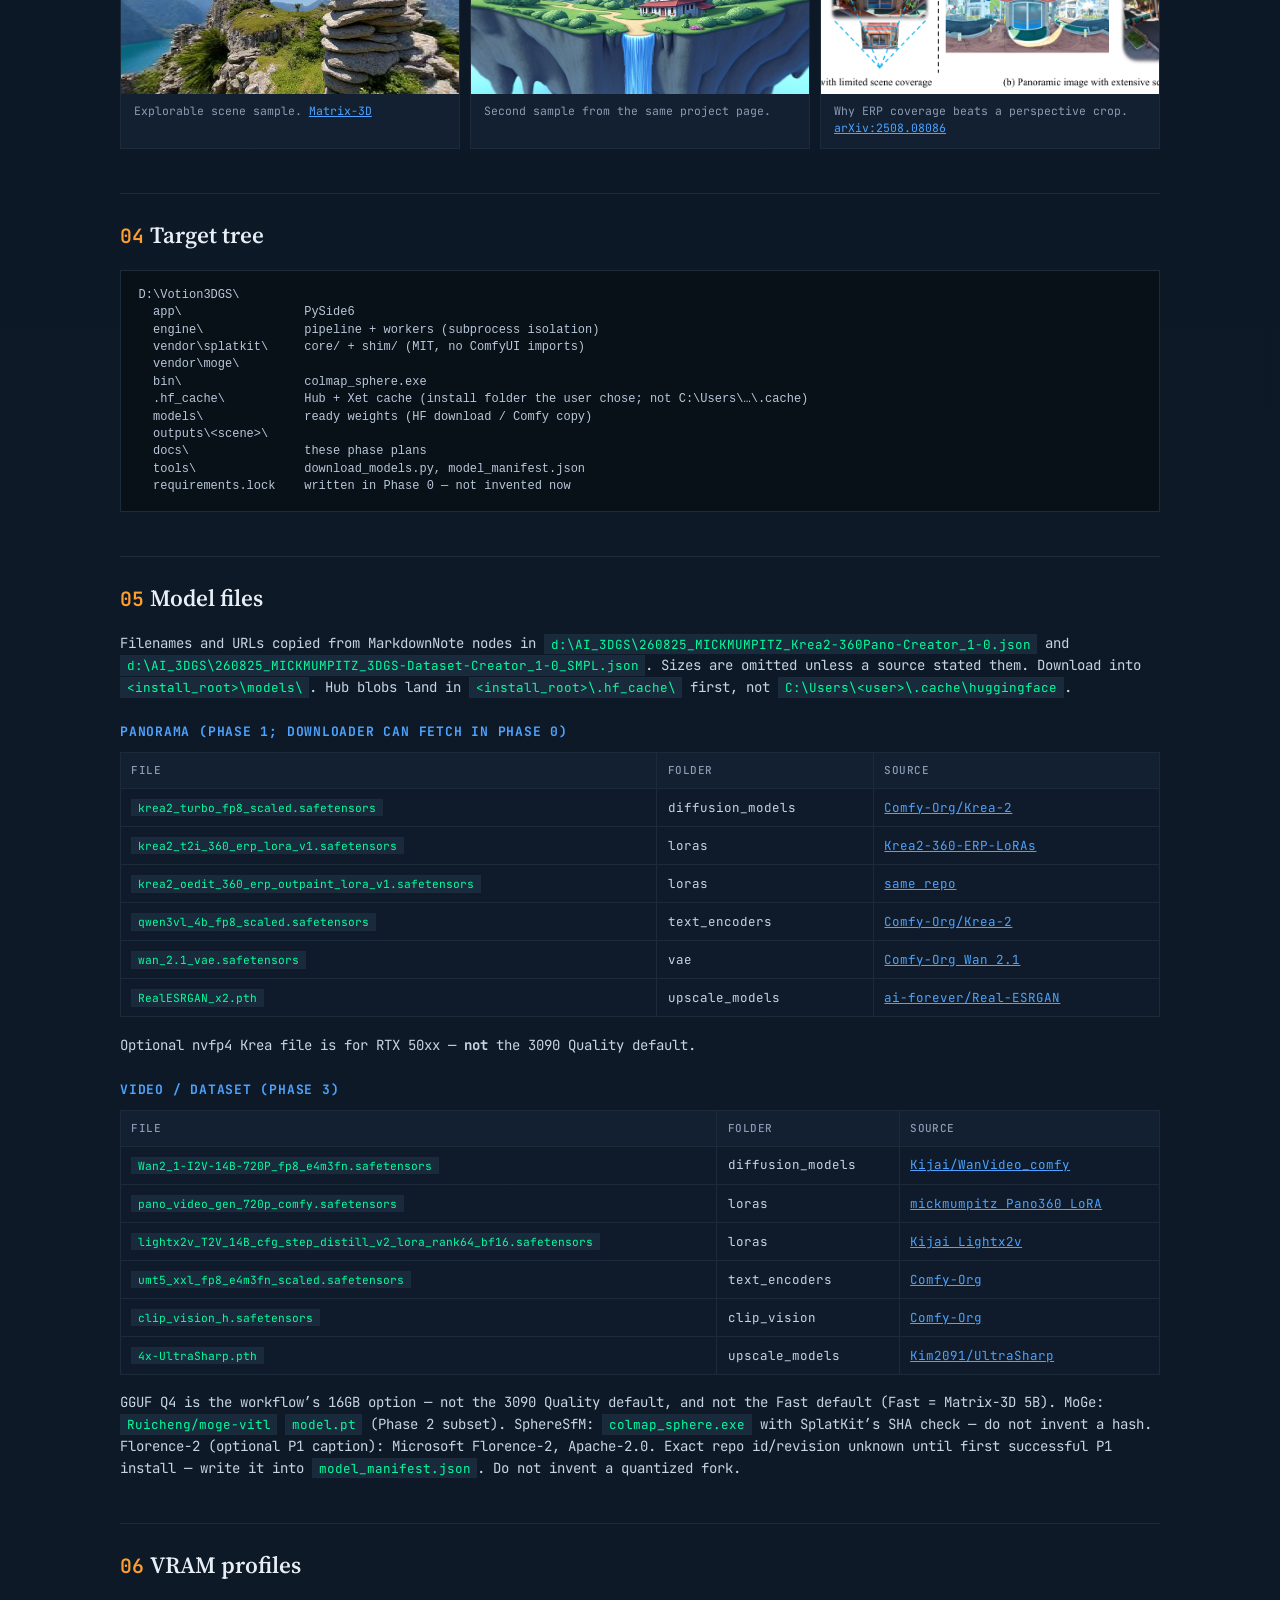
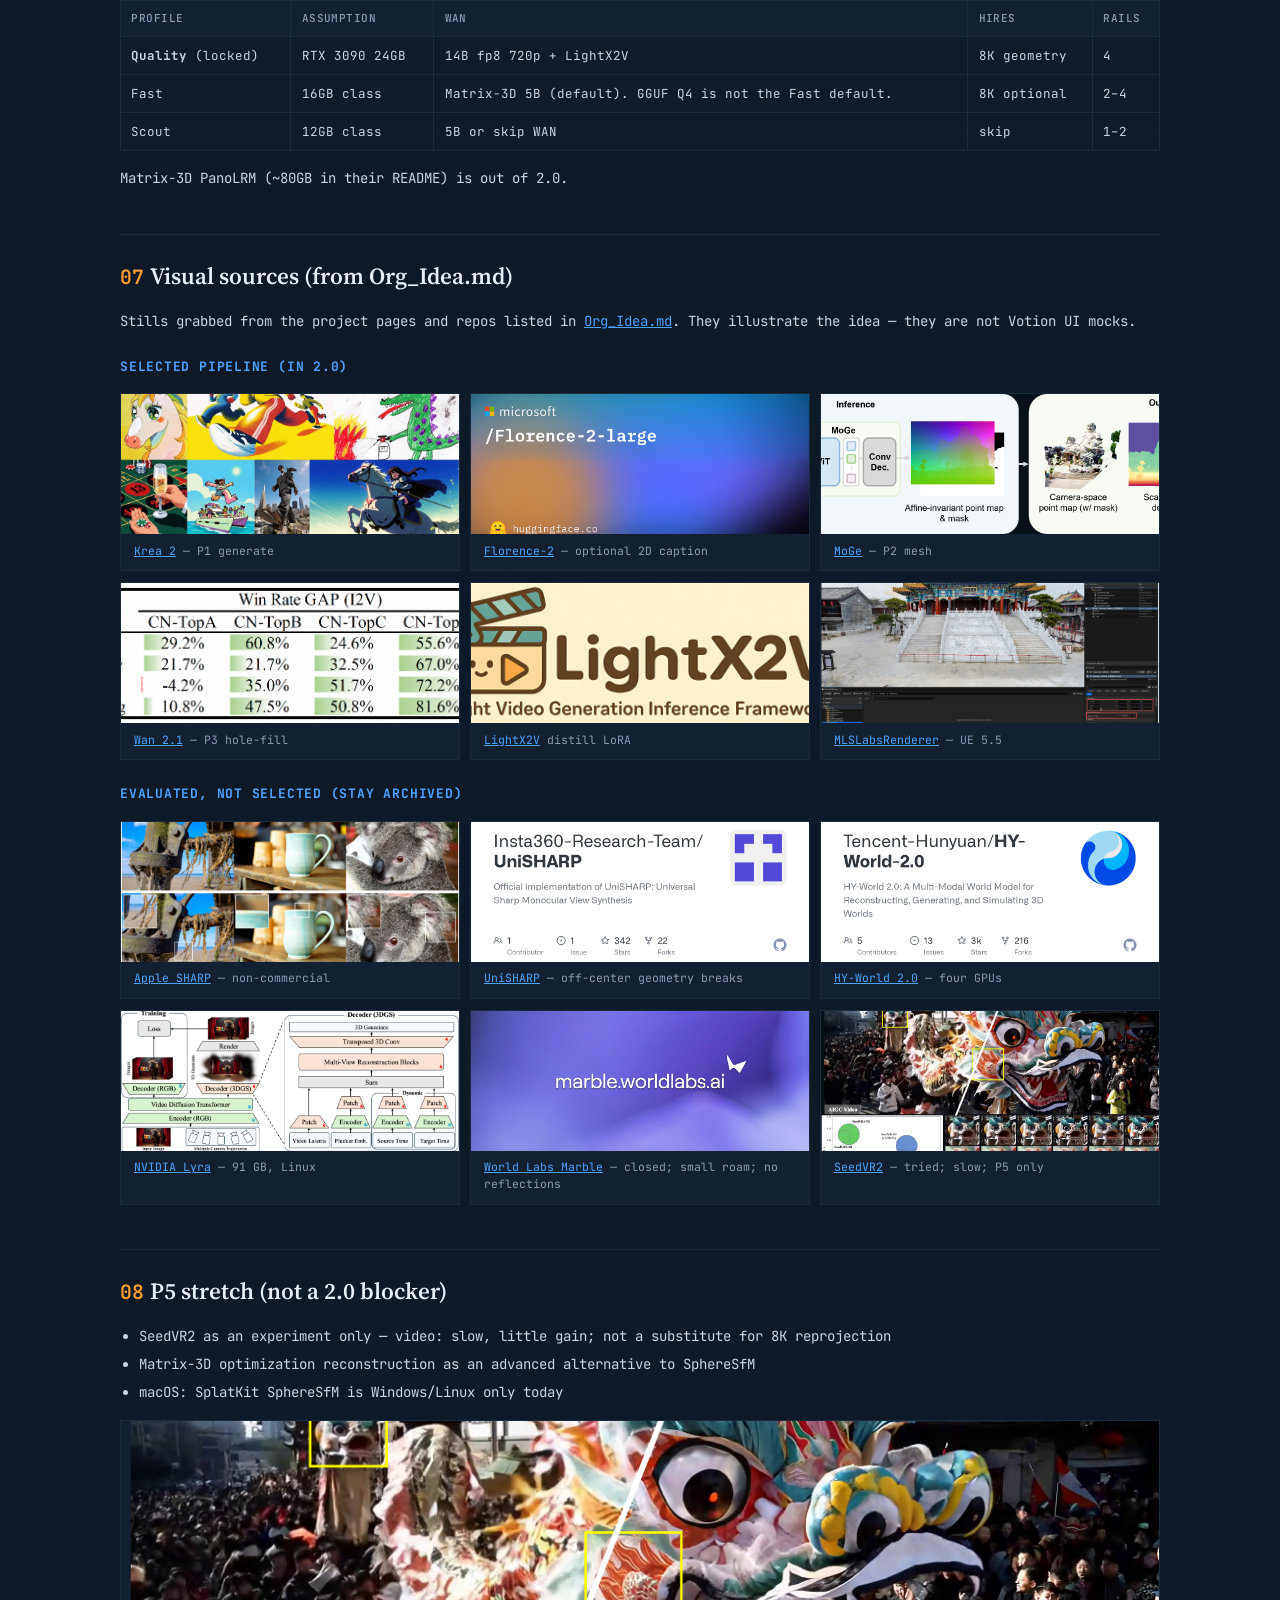
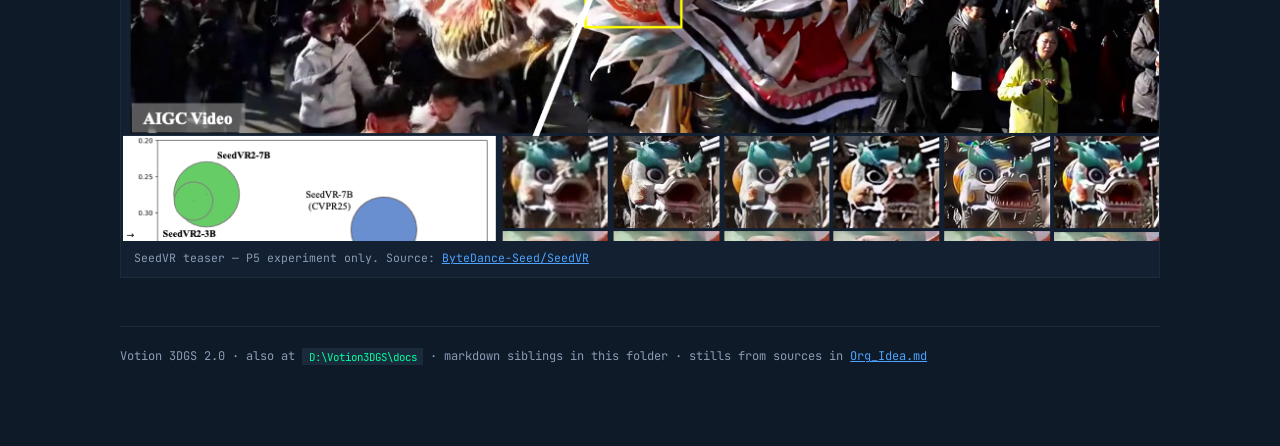
==== commit 4d1298a8: "Index: MCMC Compact 10k re-run figures. Co-authored-by: Cursor <cursoragent@cursor.com>" ====
--- a/index.html
+++ b/index.html
@@ -147,7 +147,7 @@
           <tr><td>LiteGS vendor SHA</td><td><code>004b95215c90c36cdaf4b354301132b700ac287b</code> (MooreThreads/LiteGS <code>master</code>)</td><td><code>vendor/litegs.sha</code>, 2026-09-07</td></tr>
           <tr><td>LiteGS build route</td><td><code>simple-knn</code>, <code>fused_ssim</code>, <code>litegs_fused</code> via MSVC 14.43 + CUDA 12.8 + ninja (pip route; CMake fallback kept). Needed the <code>__CUDACC__</code> guard in <code>compiled_autograd.h</code> and CUDA 12.6 math headers.</td><td><code>env_report.txt</code> <code>## litegs spike</code></td></tr>
           <tr><td>alpine_01 LiteGS 10k</td><td>972 views, 2.26M Gaussians, ~3.6 min, hold-out PSNR 15.6 dB. Single-view overfit 33.8 dB → raster and optimizer sound; the multi-view gap is WAN + SphereSfM view inconsistency.</td><td>Measured 2026-09-07</td></tr>
-          <tr><td>alpine_01 MCMC Compact 10k</td><td>3DGS cadence (75 cycles of 100 steps), MH acceptance 0.43–0.44 (target 0.44), split ratio 3.4–6.8 % per cycle (target 5 %), 19k → 511k Gaussians (77 % below LiteGS at the same 3M budget), hold-out PSNR 15.7 dB, 94 s; appends / prunes chunk-exact</td><td>Measured 2026-09-07</td></tr>
+          <tr><td>alpine_01 MCMC Compact 10k</td><td>3DGS cadence (75 cycles of 100 steps), MH acceptance 0.43–0.44 (target 0.44), split ratio 3.4–6.8 % per cycle (target 5 %), 19k → 511k Gaussians (77 % below LiteGS at the same 3M budget), hold-out PSNR 15.7 dB, 94 s (re-run 533k / 15.5 dB); appends / prunes chunk-exact</td><td>Measured 2026-09-07</td></tr>
           <tr><td>Viewport transport</td><td>camera change → frame median 33 ms idle; 93 fps idle orbit, 32 fps while training at 182 it/s</td><td>Shared-memory bench 2026-09-07</td></tr>
         </tbody>
       </table>
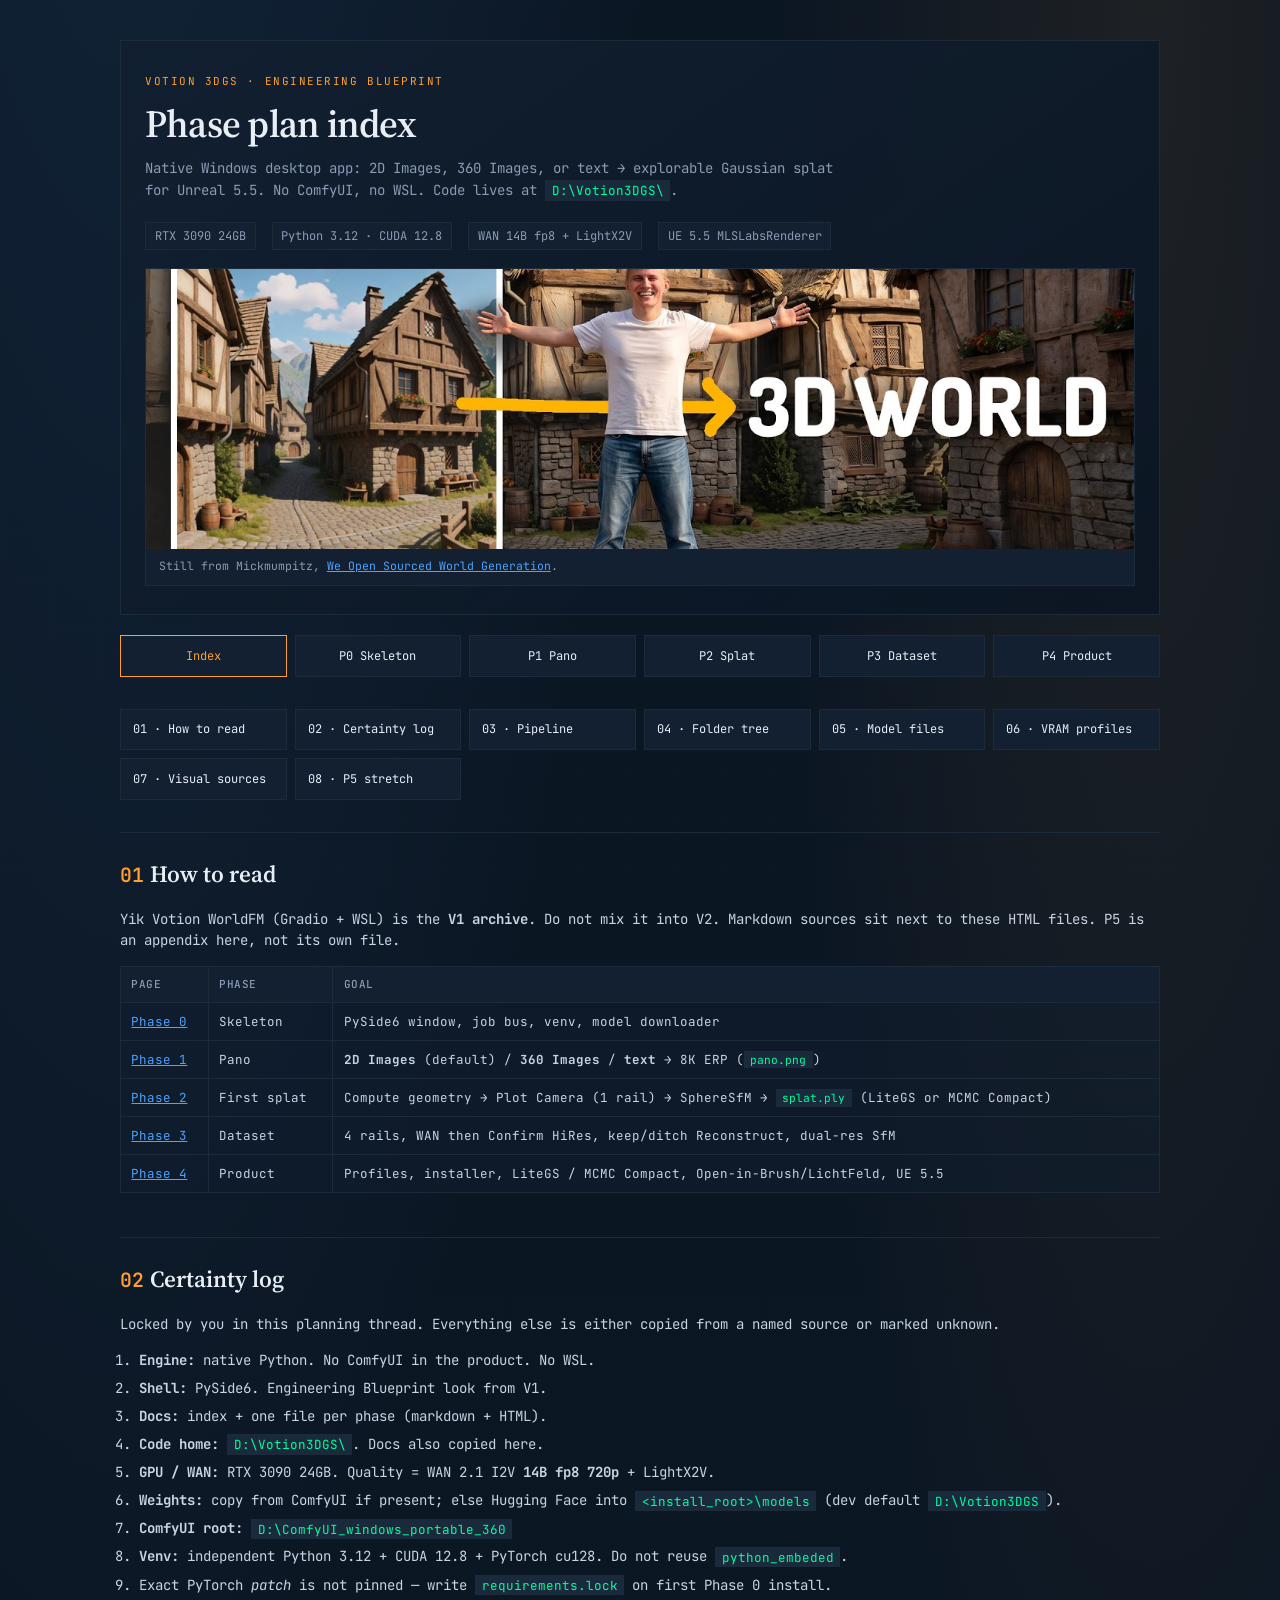
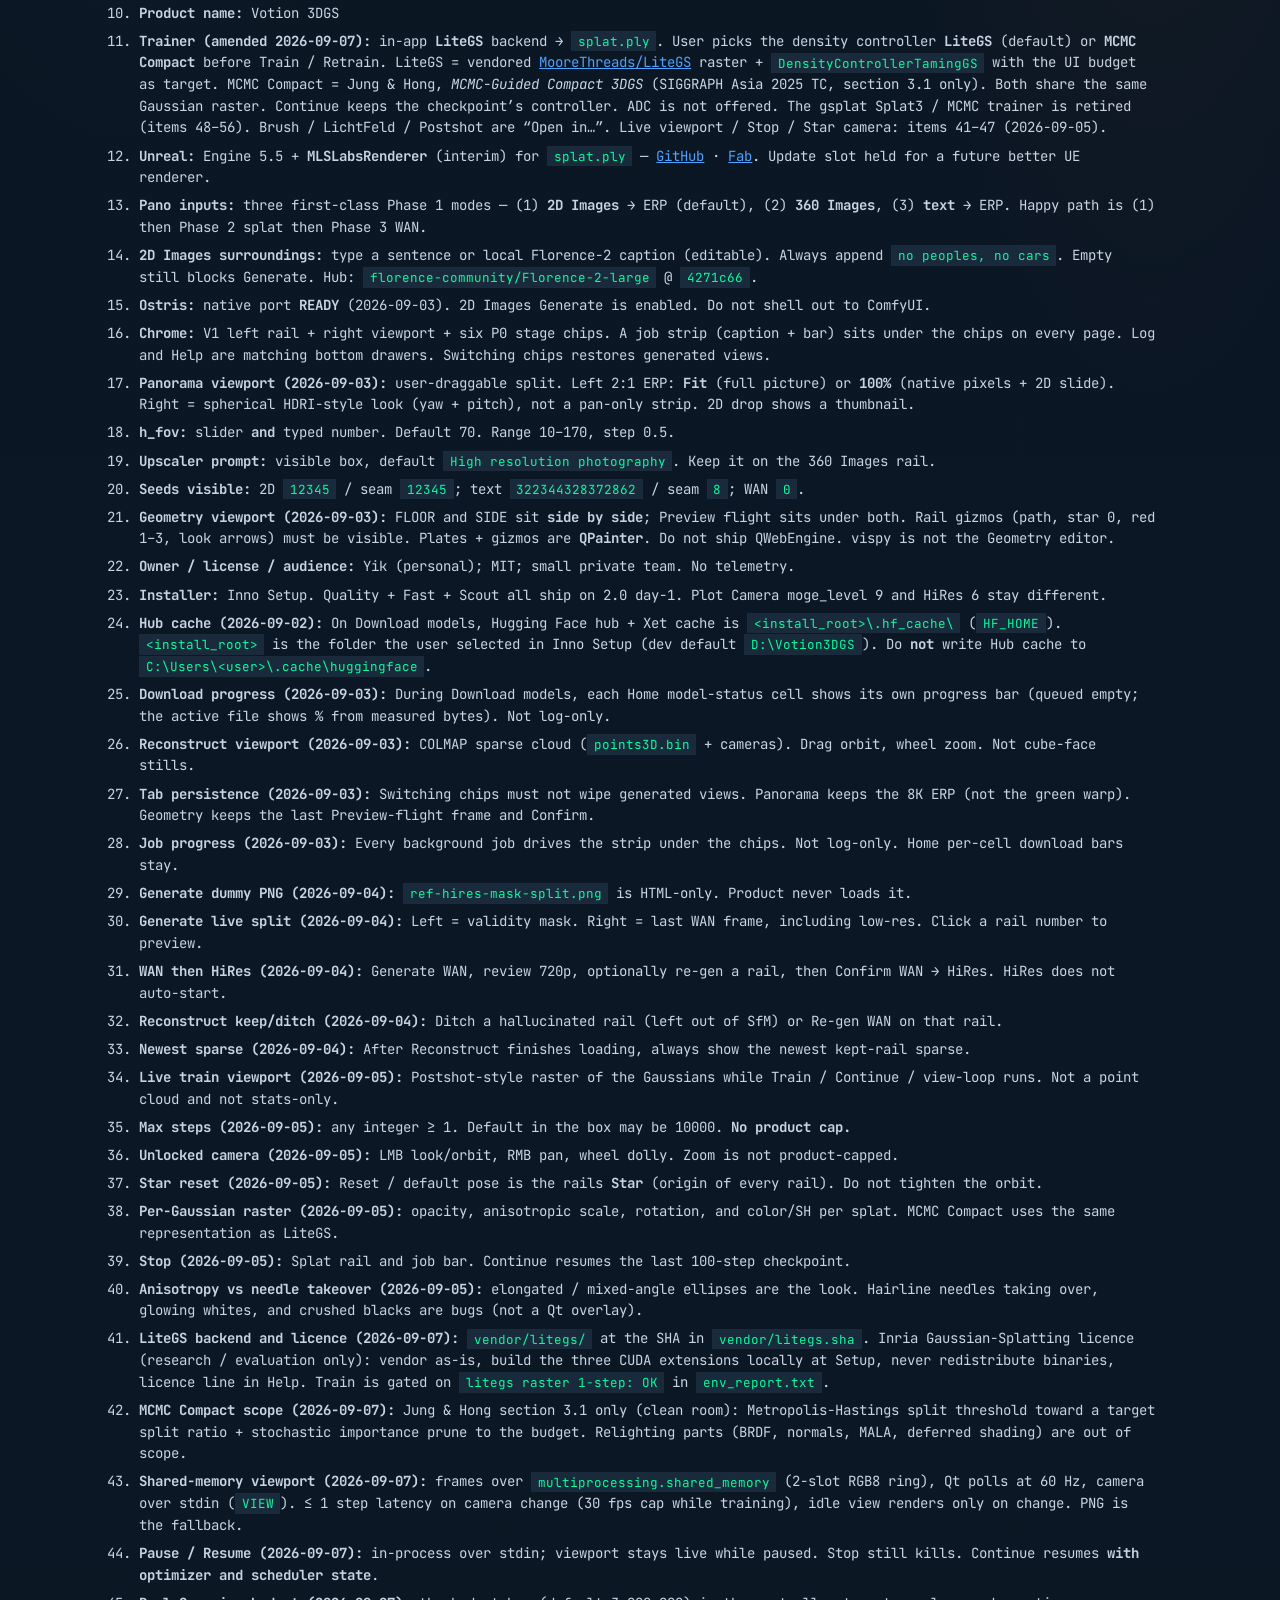
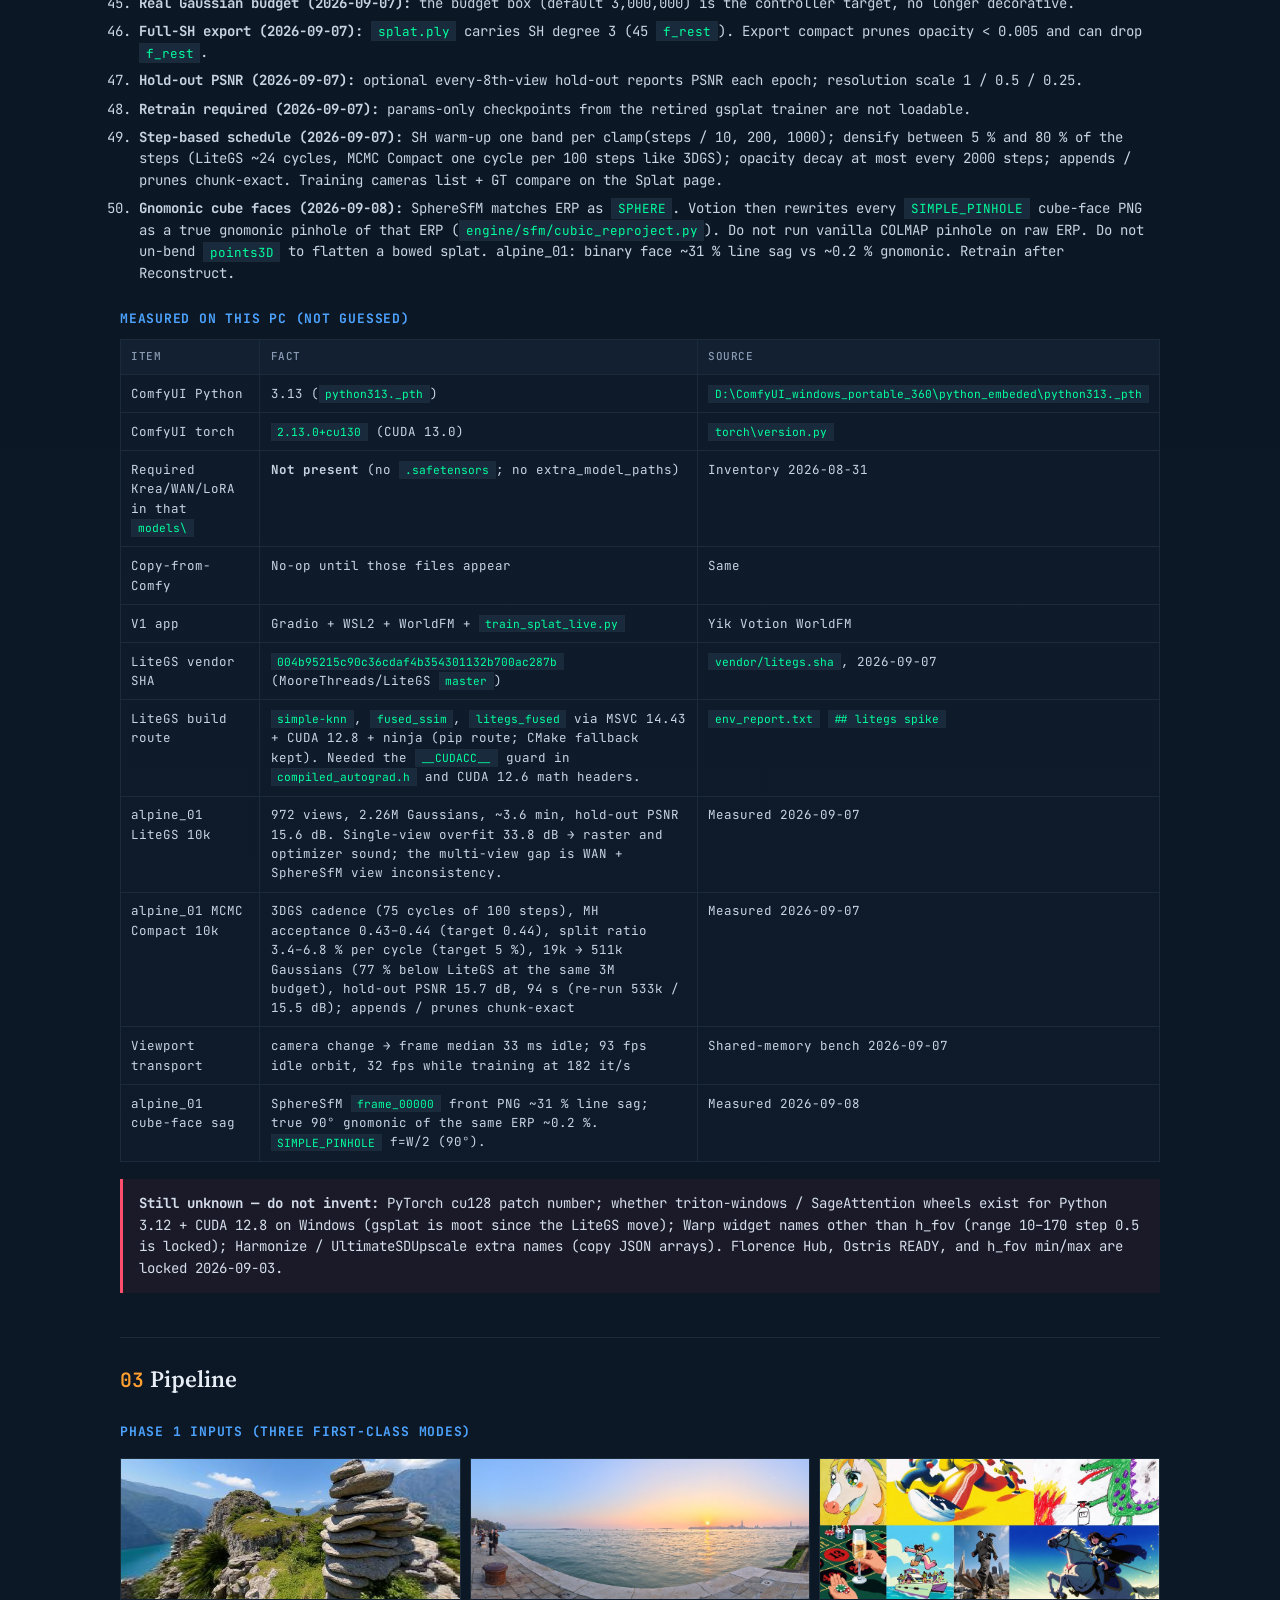
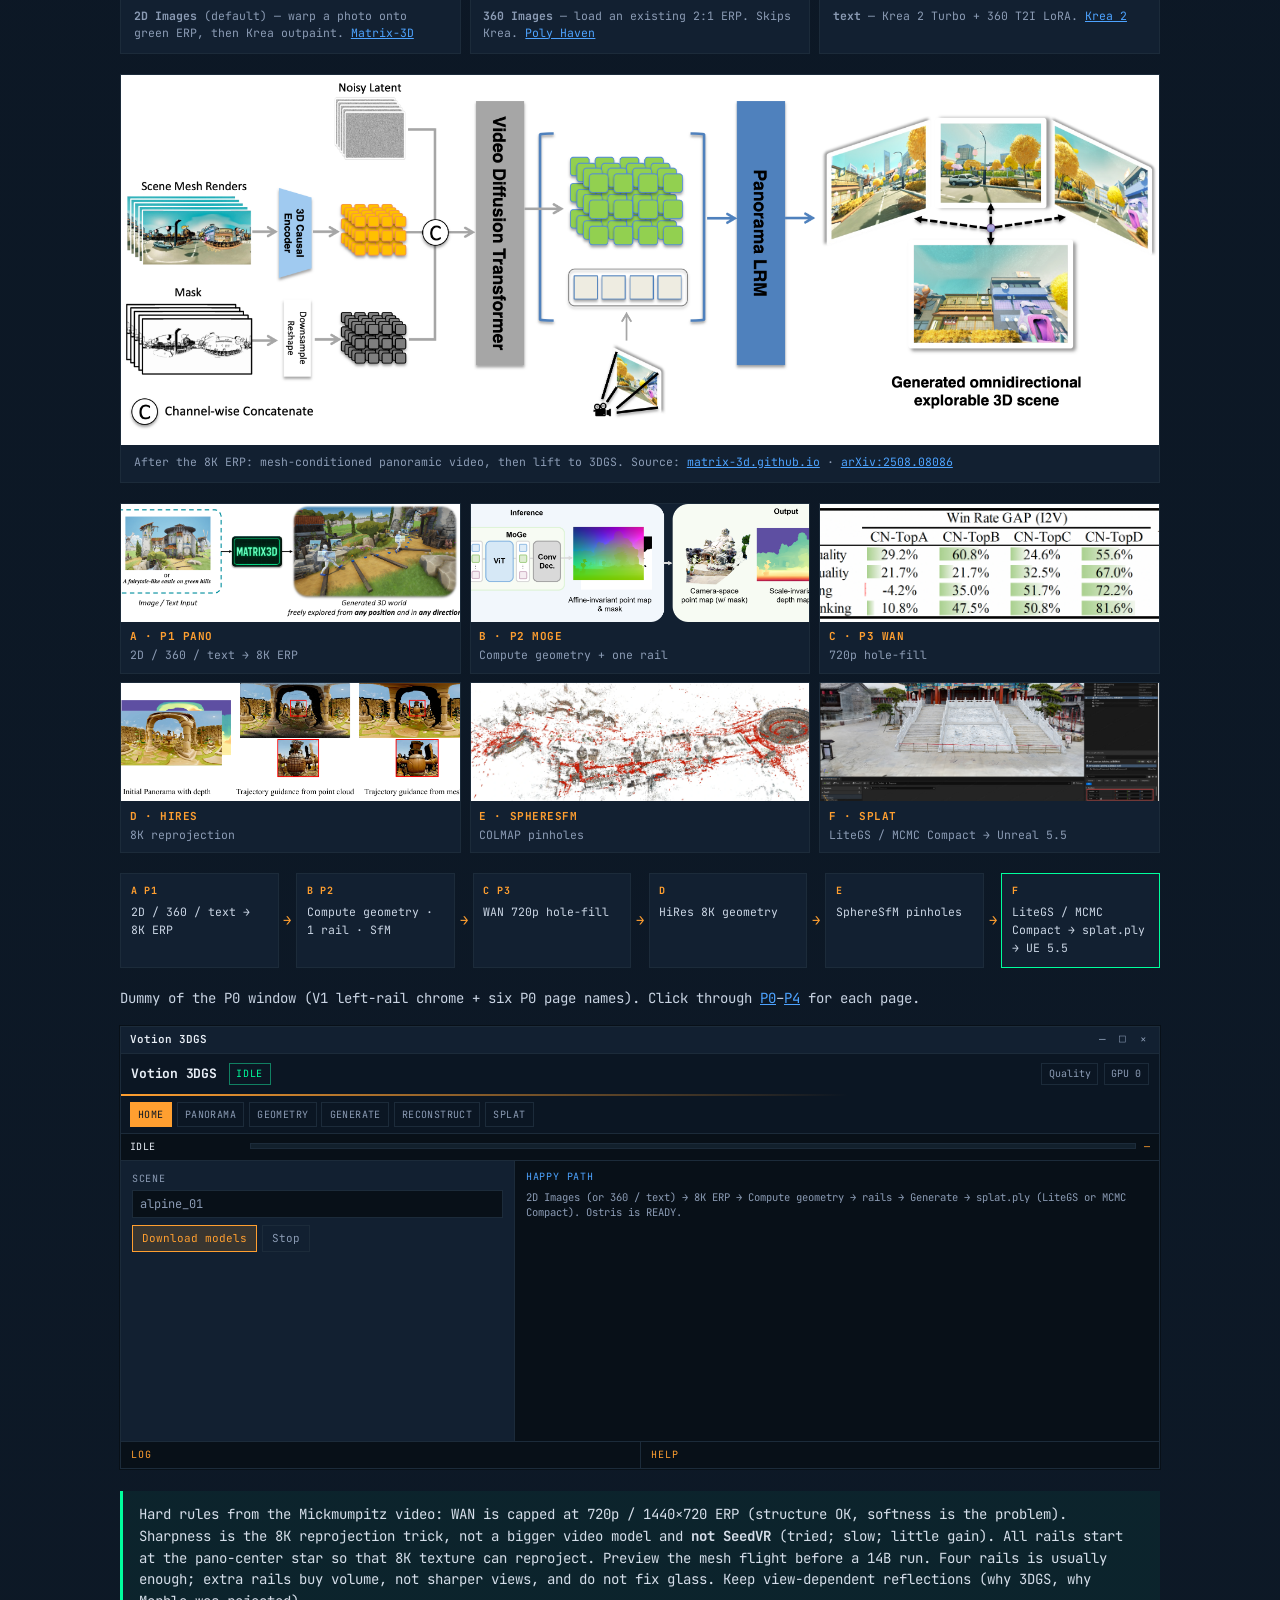
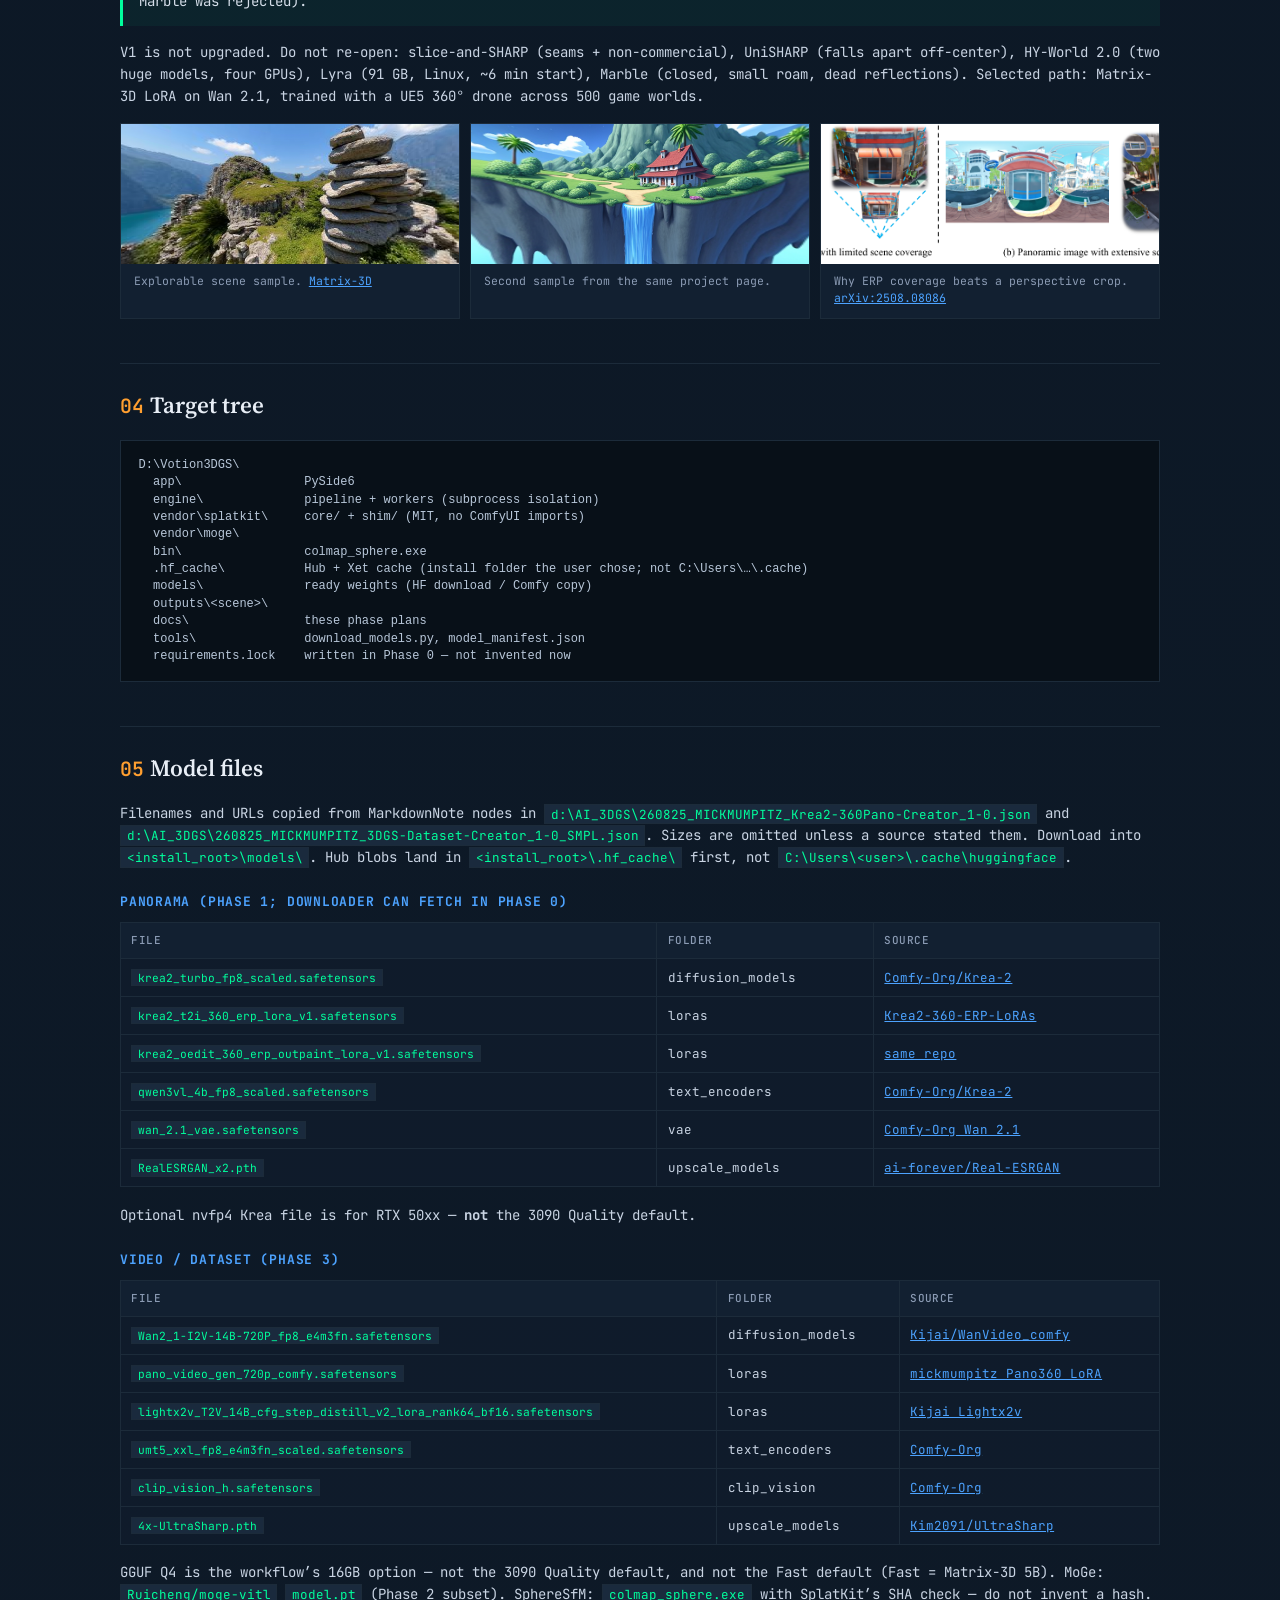
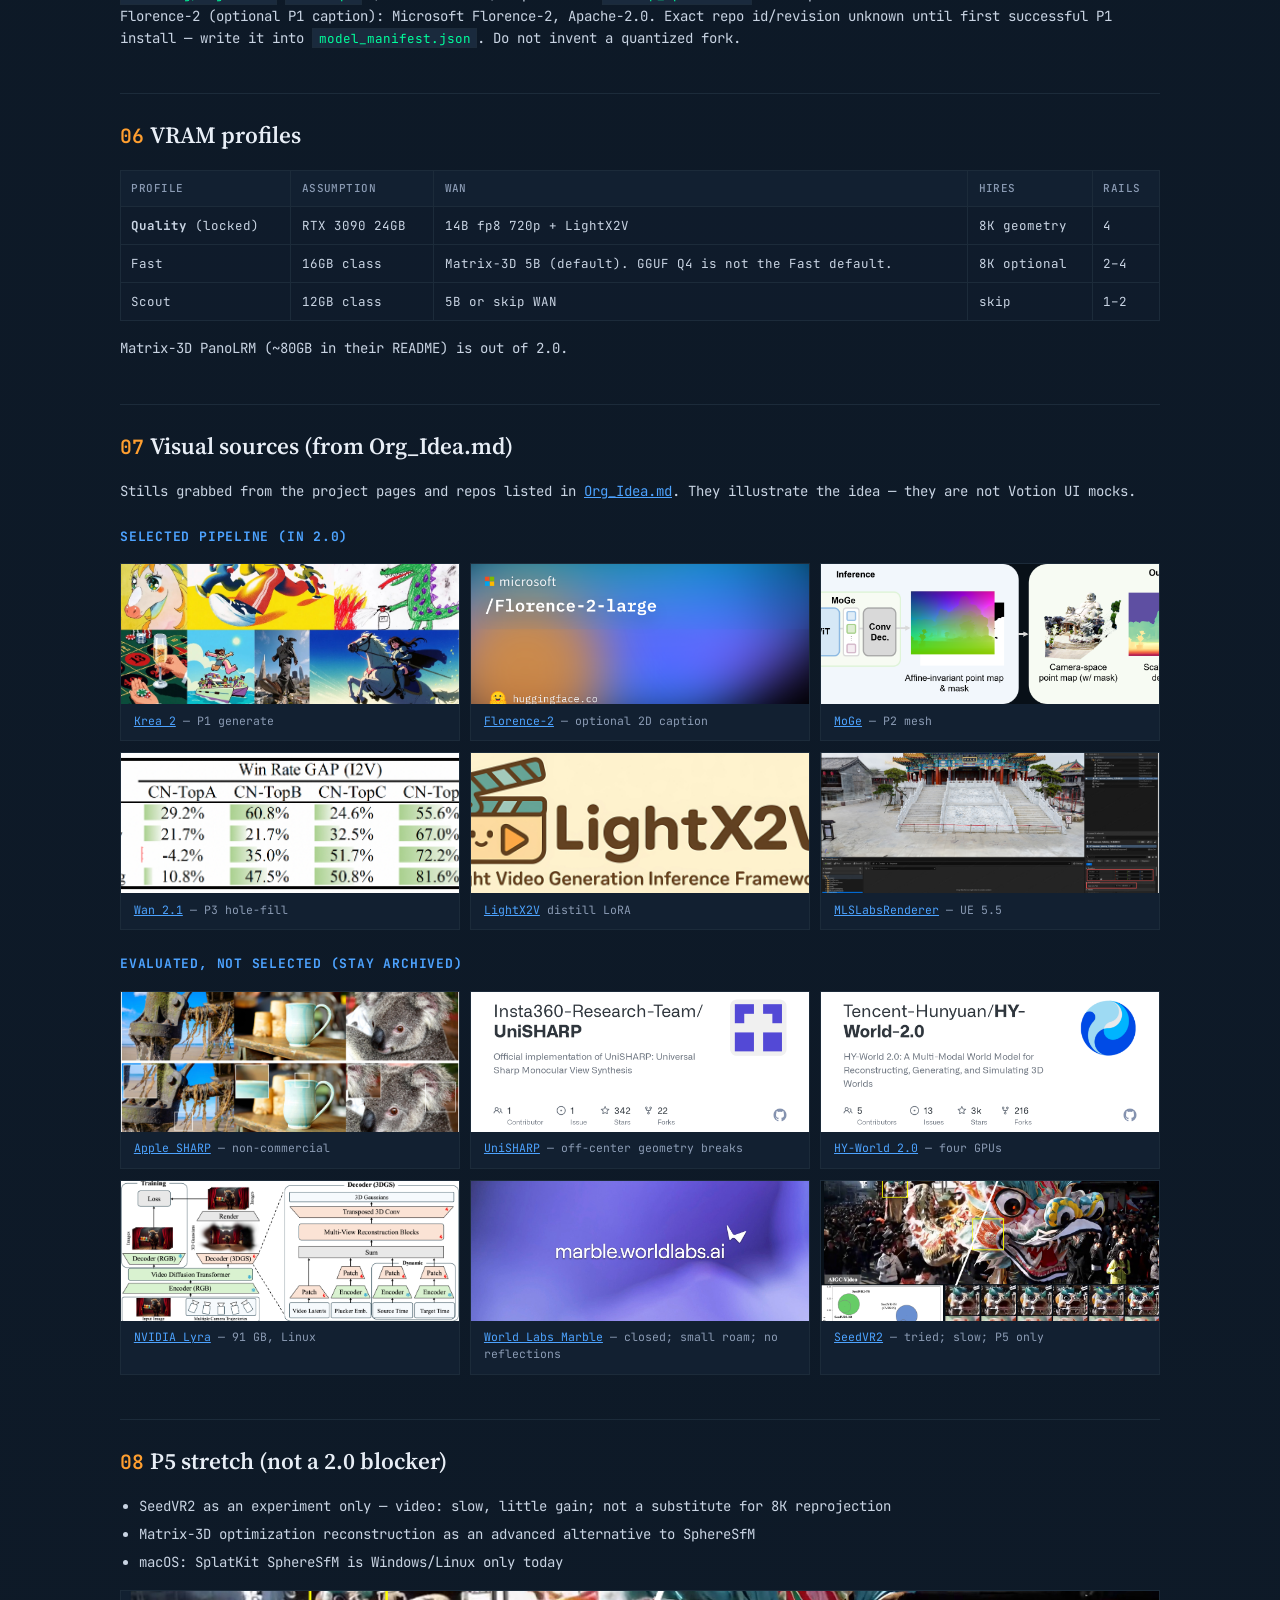
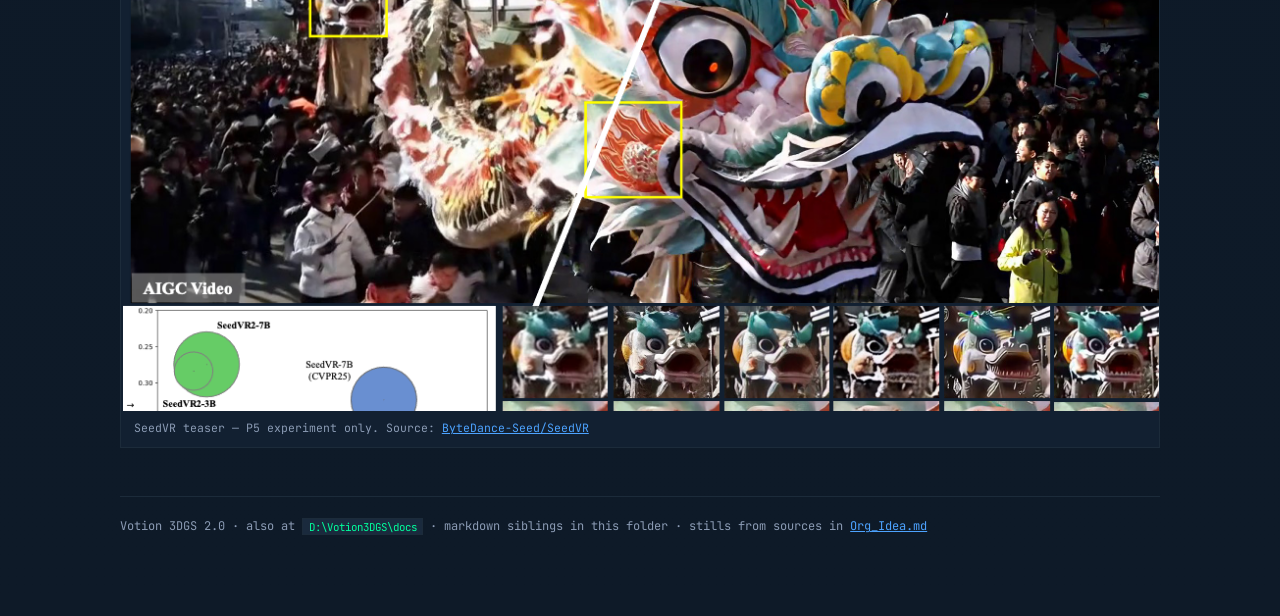
==== commit 9a8ea24b: "Lock gnomonic cube faces after SphereSfM so splat GT is not a 360 smile. Co-authored-by: Cursor <cur" ====
--- a/index.html
+++ b/index.html
@@ -133,6 +133,7 @@
         <li><strong>Hold-out PSNR (2026-09-07):</strong> optional every-8th-view hold-out reports PSNR each epoch; resolution scale 1 / 0.5 / 0.25.</li>
         <li><strong>Retrain required (2026-09-07):</strong> params-only checkpoints from the retired gsplat trainer are not loadable.</li>
         <li><strong>Step-based schedule (2026-09-07):</strong> SH warm-up one band per clamp(steps / 10, 200, 1000); densify between 5 % and 80 % of the steps (LiteGS ~24 cycles, MCMC Compact one cycle per 100 steps like 3DGS); opacity decay at most every 2000 steps; appends / prunes chunk-exact. Training cameras list + GT compare on the Splat page.</li>
+        <li><strong>Gnomonic cube faces (2026-09-08):</strong> SphereSfM matches ERP as <code>SPHERE</code>. Votion then rewrites every <code>SIMPLE_PINHOLE</code> cube-face PNG as a true gnomonic pinhole of that ERP (<code>engine/sfm/cubic_reproject.py</code>). Do not run vanilla COLMAP pinhole on raw ERP. Do not un-bend <code>points3D</code> to flatten a bowed splat. alpine_01: binary face ~31 % line sag vs ~0.2 % gnomonic. Retrain after Reconstruct.</li>
       </ol>
 
       <h3>Measured on this PC (not guessed)</h3>
@@ -149,6 +150,7 @@
           <tr><td>alpine_01 LiteGS 10k</td><td>972 views, 2.26M Gaussians, ~3.6 min, hold-out PSNR 15.6 dB. Single-view overfit 33.8 dB → raster and optimizer sound; the multi-view gap is WAN + SphereSfM view inconsistency.</td><td>Measured 2026-09-07</td></tr>
           <tr><td>alpine_01 MCMC Compact 10k</td><td>3DGS cadence (75 cycles of 100 steps), MH acceptance 0.43–0.44 (target 0.44), split ratio 3.4–6.8 % per cycle (target 5 %), 19k → 511k Gaussians (77 % below LiteGS at the same 3M budget), hold-out PSNR 15.7 dB, 94 s (re-run 533k / 15.5 dB); appends / prunes chunk-exact</td><td>Measured 2026-09-07</td></tr>
           <tr><td>Viewport transport</td><td>camera change → frame median 33 ms idle; 93 fps idle orbit, 32 fps while training at 182 it/s</td><td>Shared-memory bench 2026-09-07</td></tr>
+          <tr><td>alpine_01 cube-face sag</td><td>SphereSfM <code>frame_00000</code> front PNG ~31 % line sag; true 90° gnomonic of the same ERP ~0.2 %. <code>SIMPLE_PINHOLE</code> f=W/2 (90°).</td><td>Measured 2026-09-08</td></tr>
         </tbody>
       </table>
 
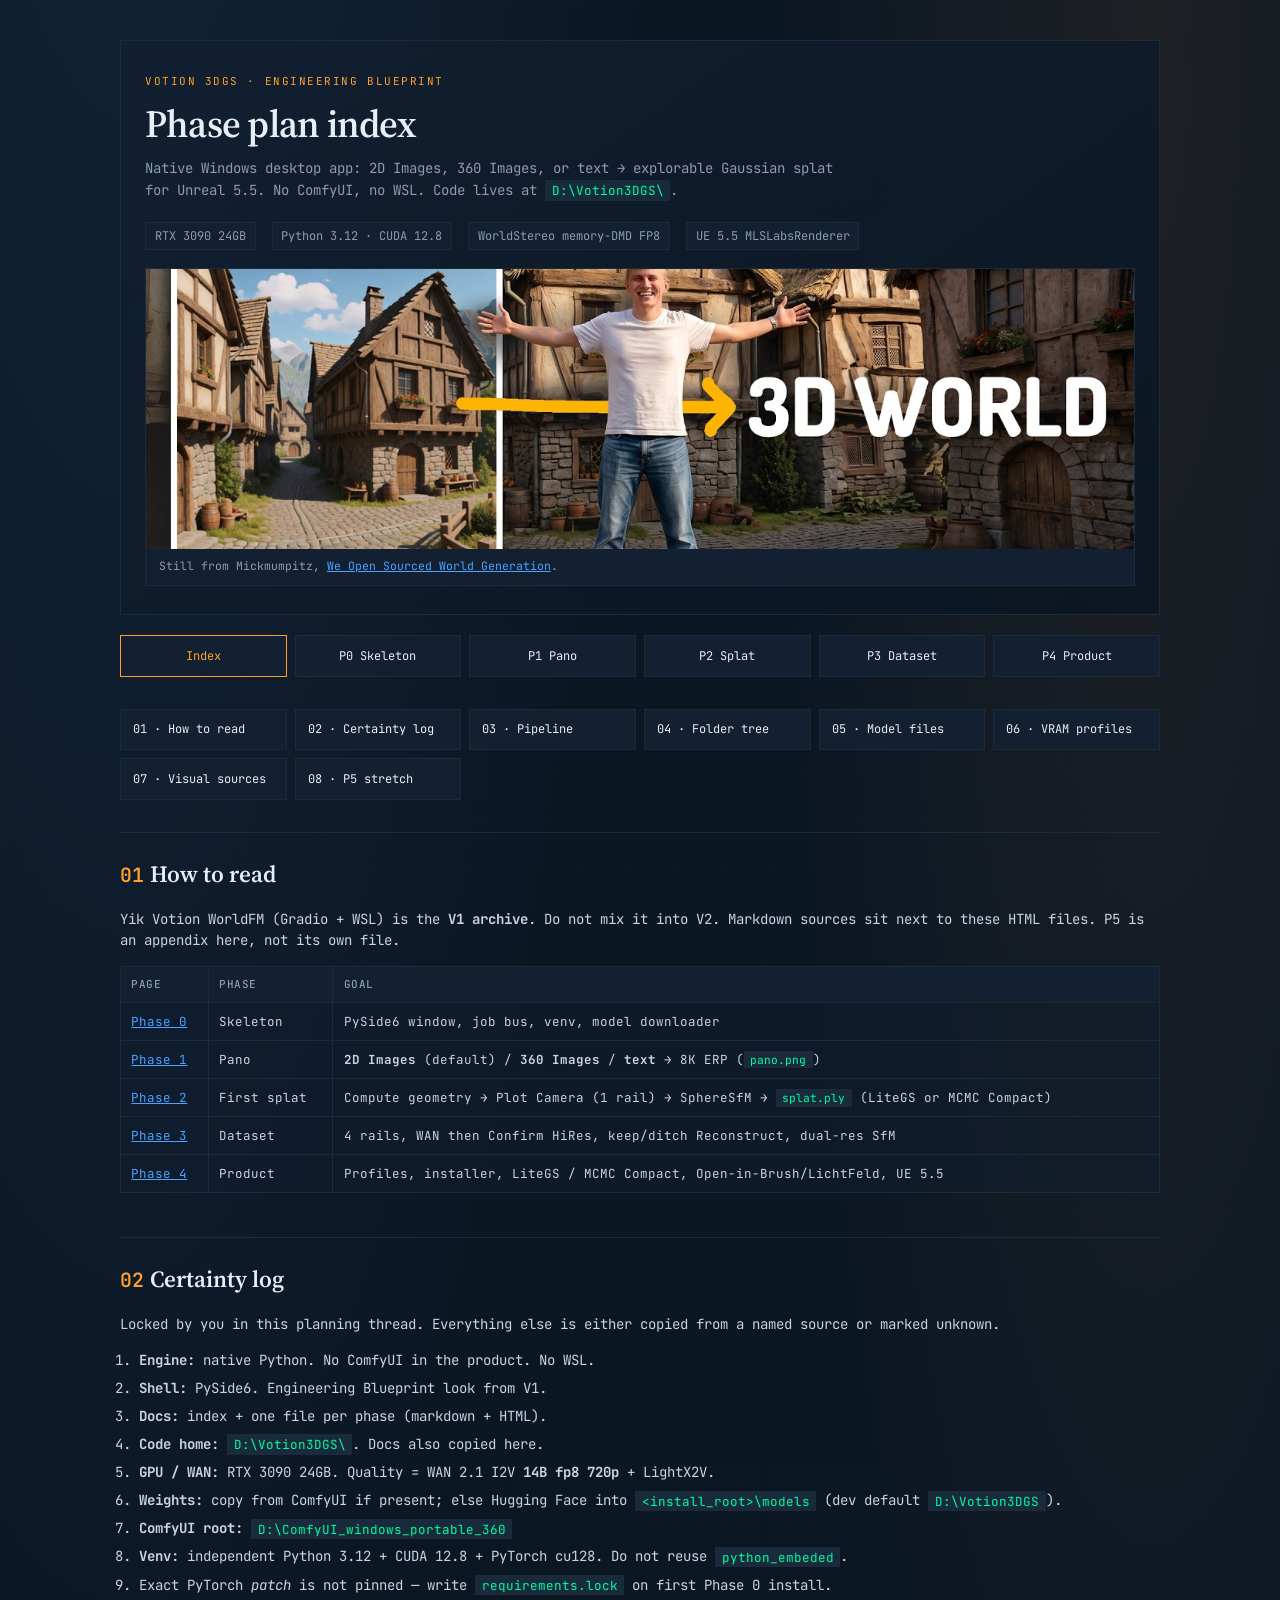
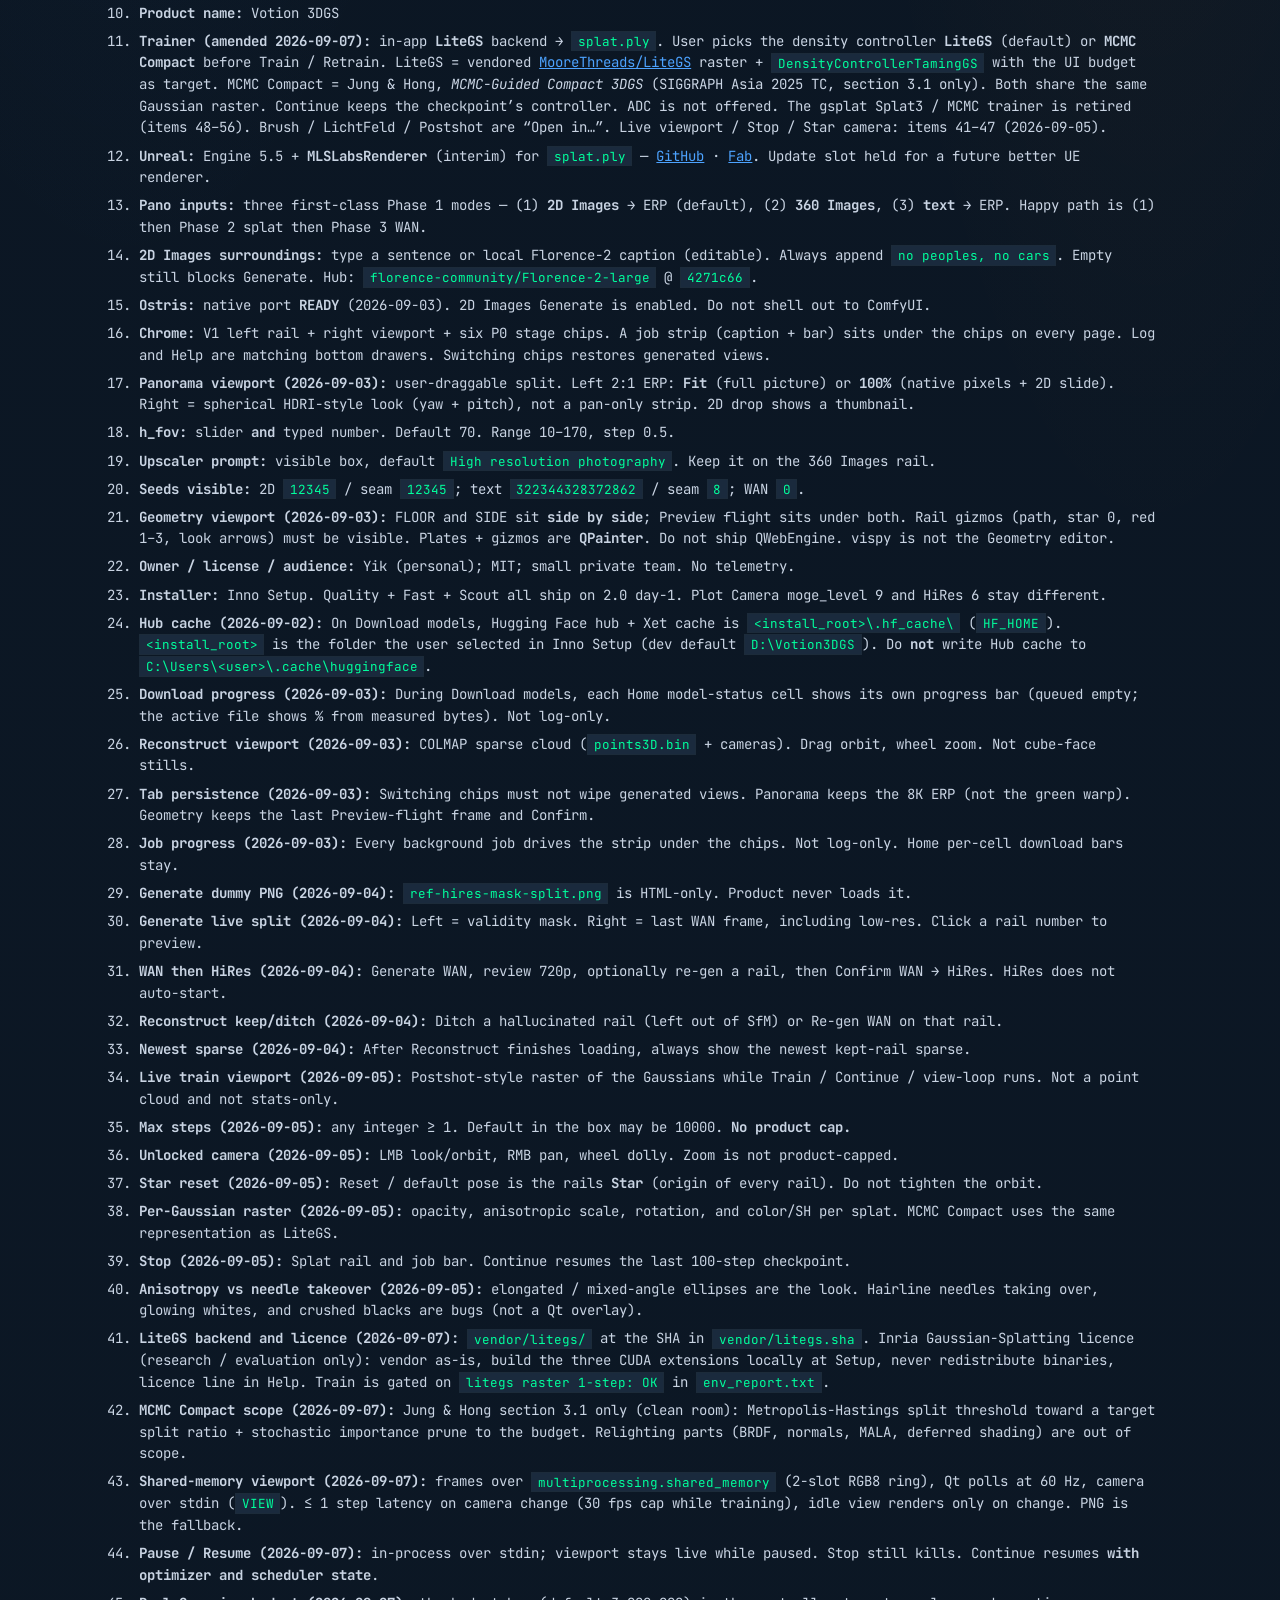
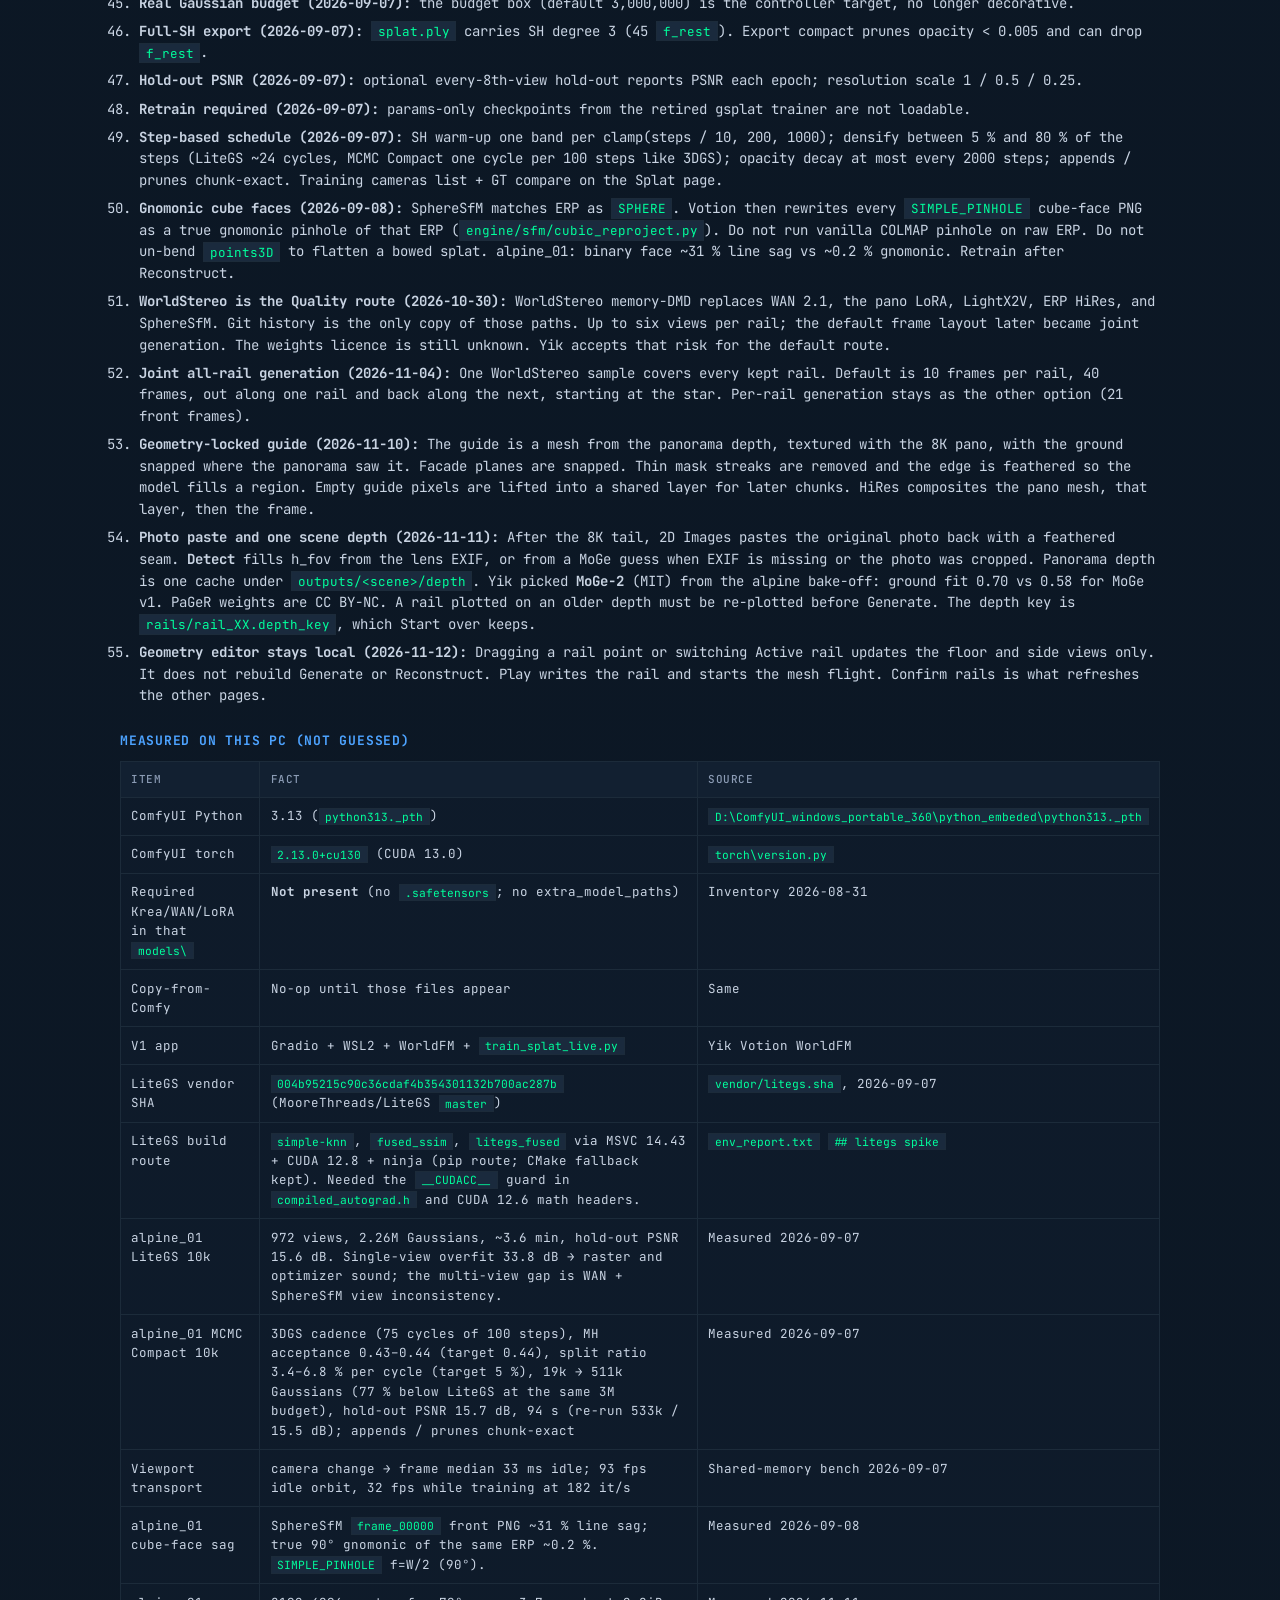
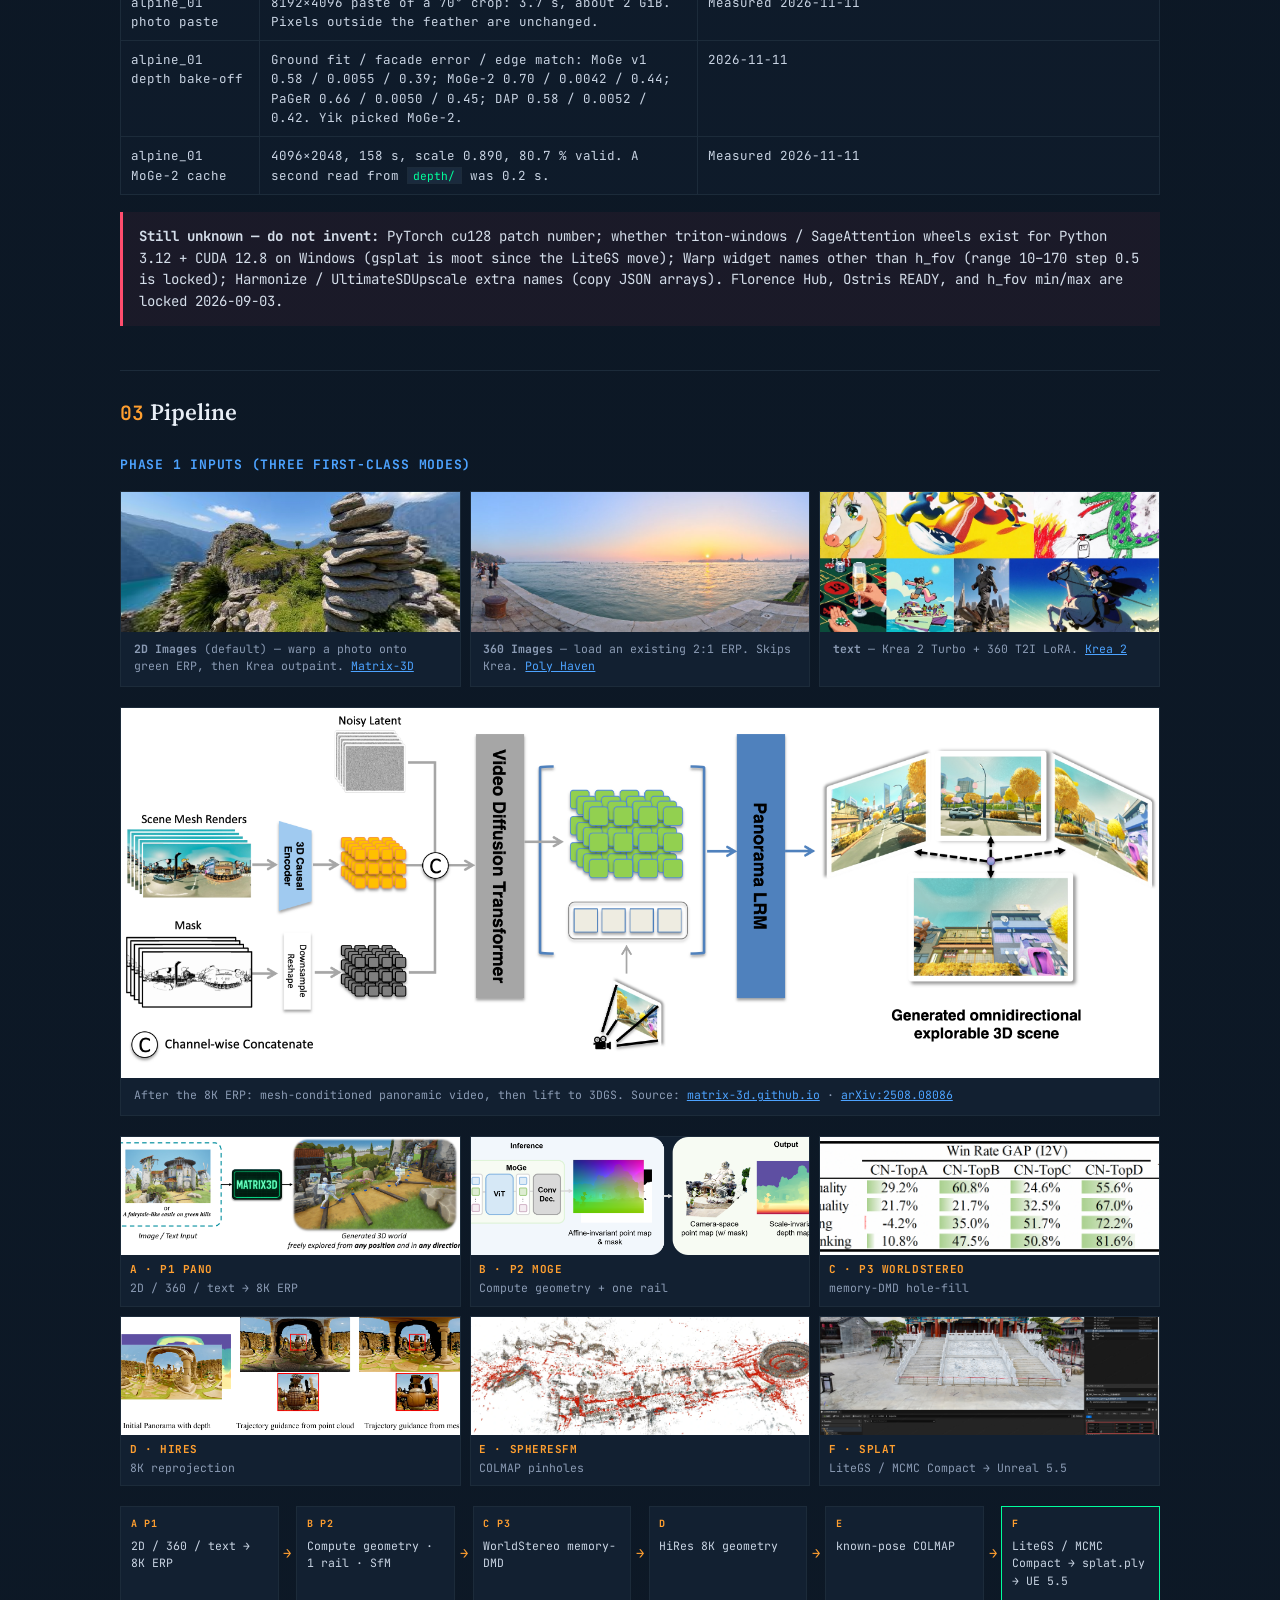
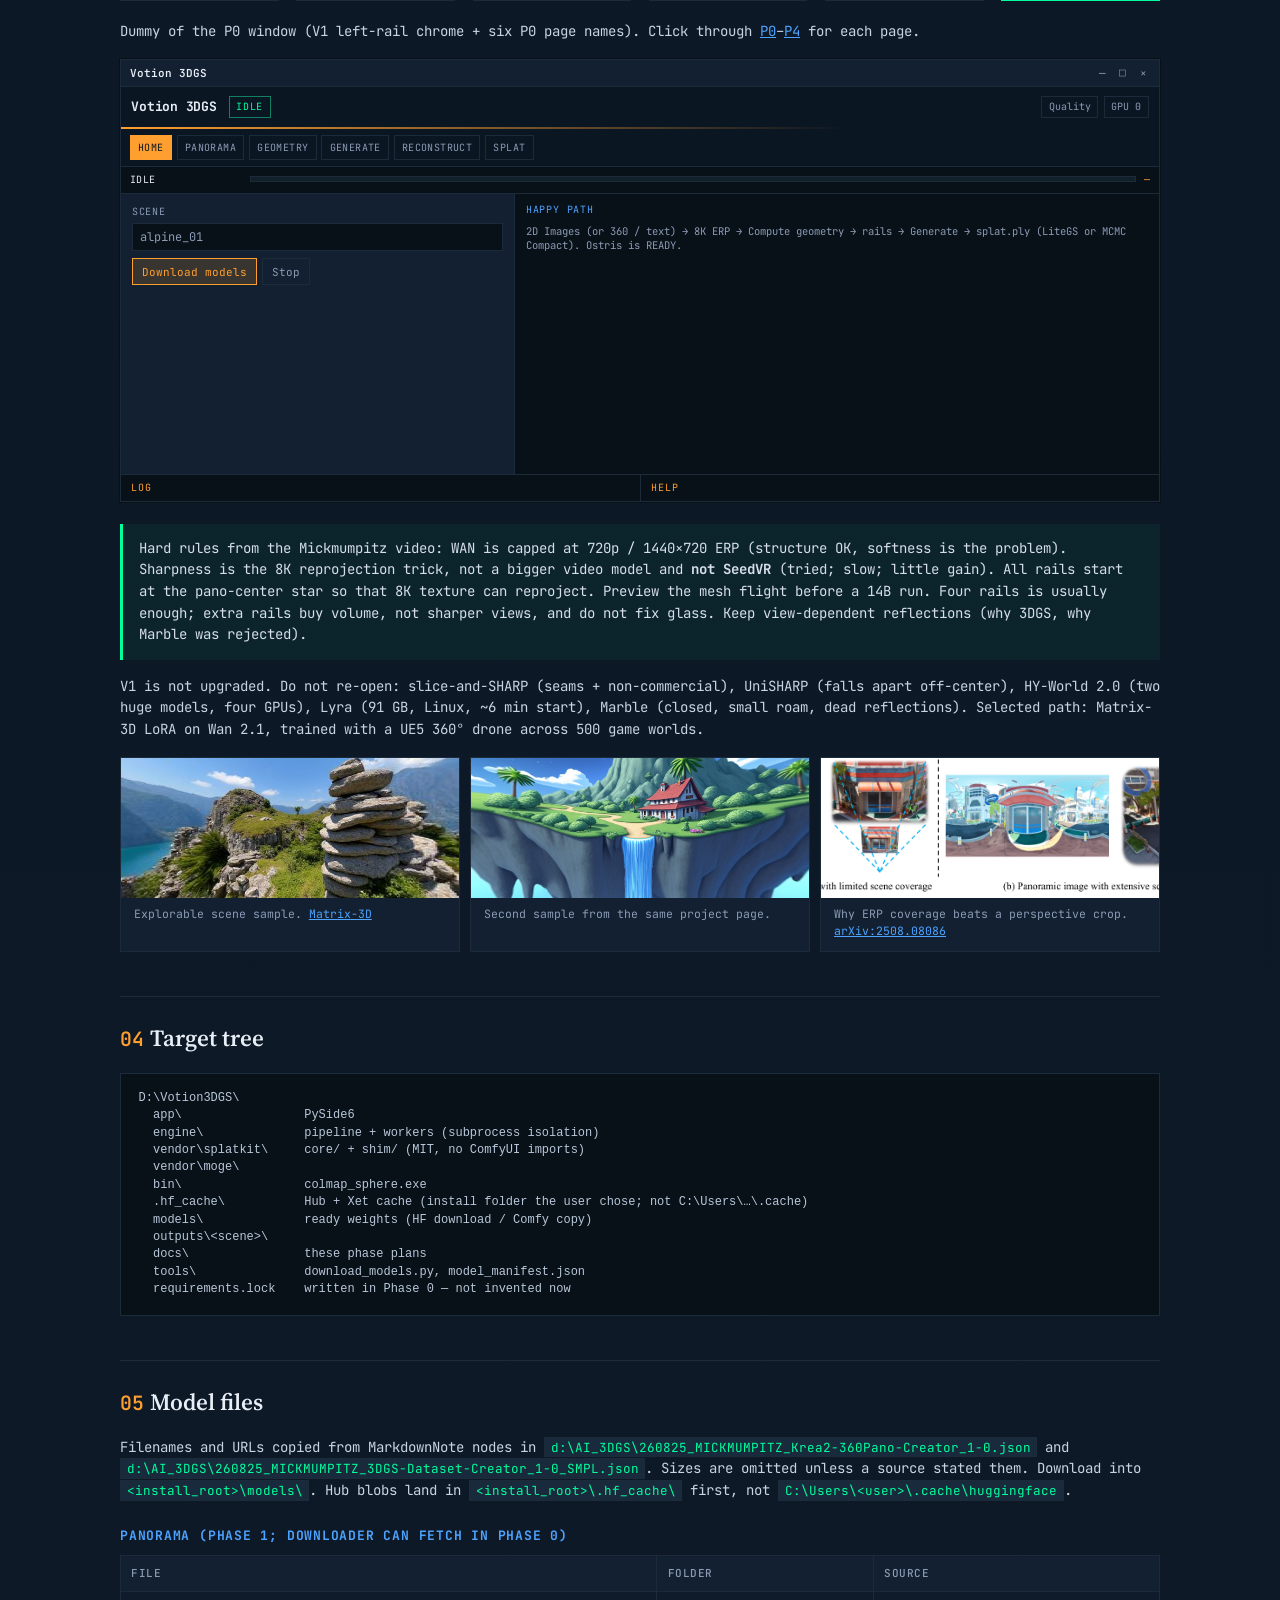
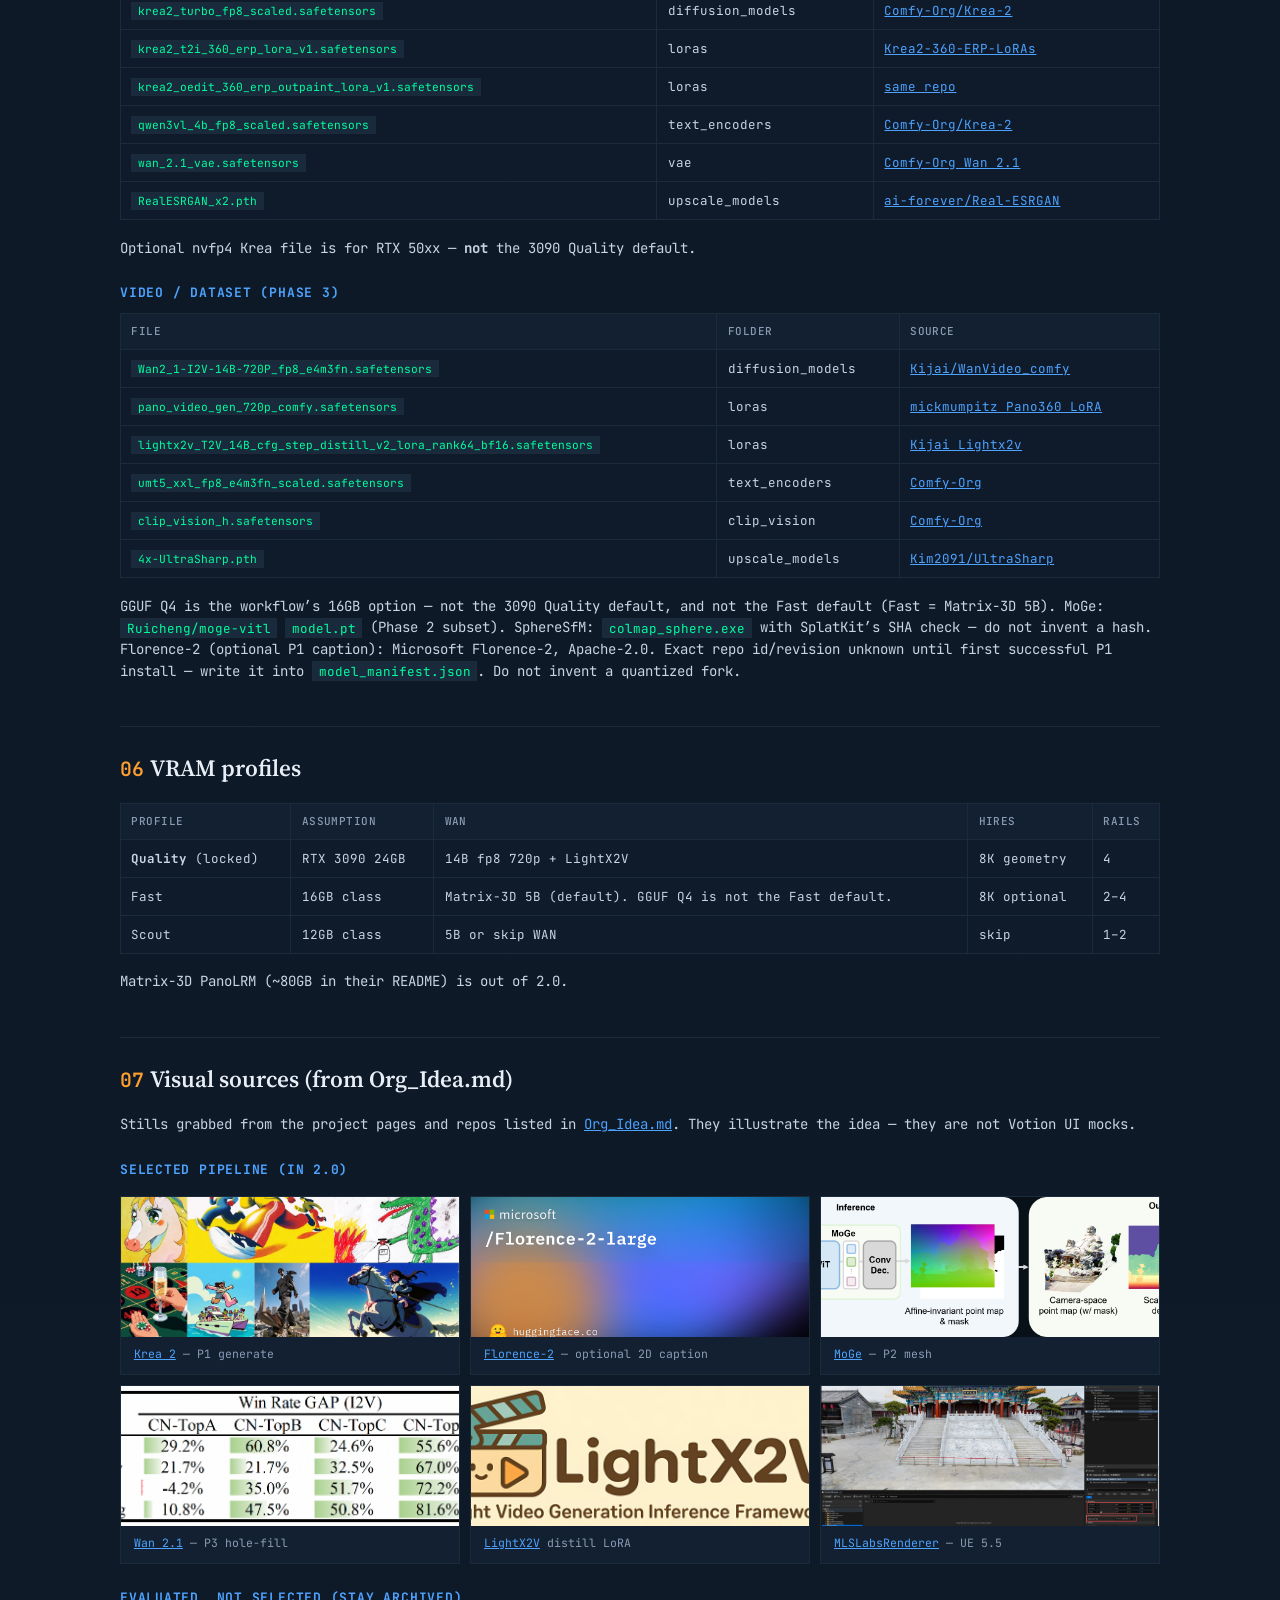
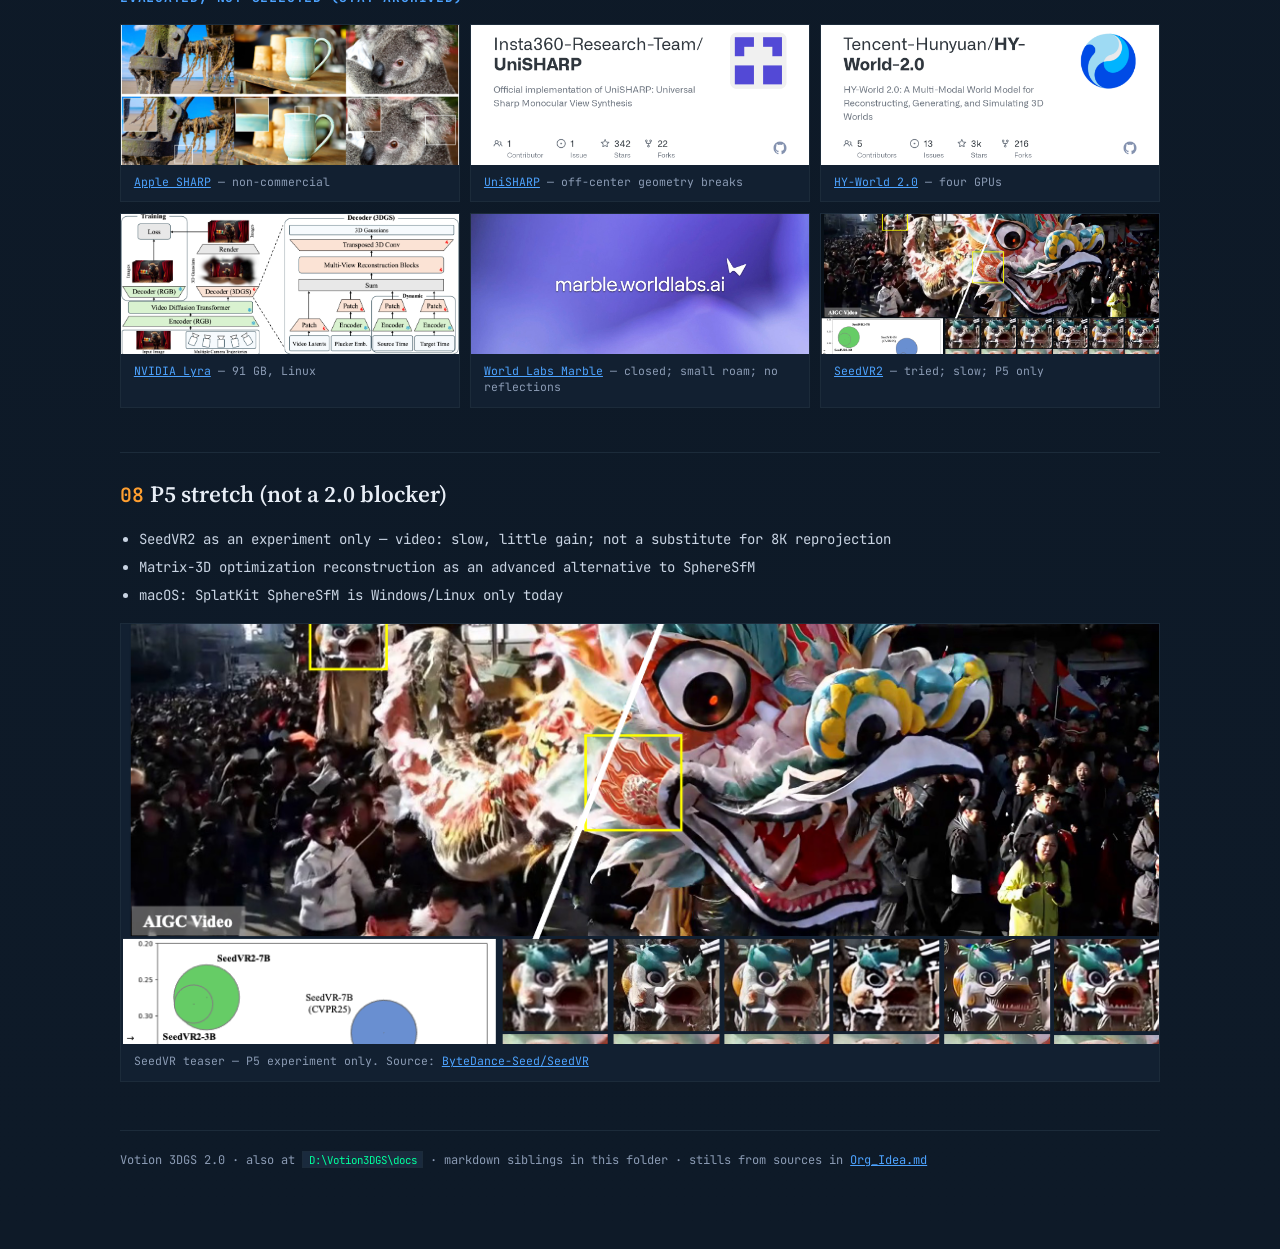
==== commit ec80e0f2: "Publish WorldStereo, MoGe-2, and the November editor locks. The page still described WAN as the Qual" ====
--- a/index.html
+++ b/index.html
@@ -21,7 +21,7 @@
       <div class="meta-row">
         <span>RTX 3090 24GB</span>
         <span>Python 3.12 · CUDA 12.8</span>
-        <span>WAN 14B fp8 + LightX2V</span>
+        <span>WorldStereo memory-DMD FP8</span>
         <span>UE 5.5 MLSLabsRenderer</span>
       </div>
       <figure class="hero-media">
@@ -134,6 +134,11 @@
         <li><strong>Retrain required (2026-09-07):</strong> params-only checkpoints from the retired gsplat trainer are not loadable.</li>
         <li><strong>Step-based schedule (2026-09-07):</strong> SH warm-up one band per clamp(steps / 10, 200, 1000); densify between 5 % and 80 % of the steps (LiteGS ~24 cycles, MCMC Compact one cycle per 100 steps like 3DGS); opacity decay at most every 2000 steps; appends / prunes chunk-exact. Training cameras list + GT compare on the Splat page.</li>
         <li><strong>Gnomonic cube faces (2026-09-08):</strong> SphereSfM matches ERP as <code>SPHERE</code>. Votion then rewrites every <code>SIMPLE_PINHOLE</code> cube-face PNG as a true gnomonic pinhole of that ERP (<code>engine/sfm/cubic_reproject.py</code>). Do not run vanilla COLMAP pinhole on raw ERP. Do not un-bend <code>points3D</code> to flatten a bowed splat. alpine_01: binary face ~31 % line sag vs ~0.2 % gnomonic. Retrain after Reconstruct.</li>
+        <li><strong>WorldStereo is the Quality route (2026-10-30):</strong> WorldStereo memory-DMD replaces WAN 2.1, the pano LoRA, LightX2V, ERP HiRes, and SphereSfM. Git history is the only copy of those paths. Up to six views per rail; the default frame layout later became joint generation. The weights licence is still unknown. Yik accepts that risk for the default route.</li>
+        <li><strong>Joint all-rail generation (2026-11-04):</strong> One WorldStereo sample covers every kept rail. Default is 10 frames per rail, 40 frames, out along one rail and back along the next, starting at the star. Per-rail generation stays as the other option (21 front frames).</li>
+        <li><strong>Geometry-locked guide (2026-11-10):</strong> The guide is a mesh from the panorama depth, textured with the 8K pano, with the ground snapped where the panorama saw it. Facade planes are snapped. Thin mask streaks are removed and the edge is feathered so the model fills a region. Empty guide pixels are lifted into a shared layer for later chunks. HiRes composites the pano mesh, that layer, then the frame.</li>
+        <li><strong>Photo paste and one scene depth (2026-11-11):</strong> After the 8K tail, 2D Images pastes the original photo back with a feathered seam. <strong>Detect</strong> fills h_fov from the lens EXIF, or from a MoGe guess when EXIF is missing or the photo was cropped. Panorama depth is one cache under <code>outputs/&lt;scene&gt;/depth</code>. Yik picked <strong>MoGe-2</strong> (MIT) from the alpine bake-off: ground fit 0.70 vs 0.58 for MoGe v1. PaGeR weights are CC BY-NC. A rail plotted on an older depth must be re-plotted before Generate. The depth key is <code>rails/rail_XX.depth_key</code>, which Start over keeps.</li>
+        <li><strong>Geometry editor stays local (2026-11-12):</strong> Dragging a rail point or switching Active rail updates the floor and side views only. It does not rebuild Generate or Reconstruct. Play writes the rail and starts the mesh flight. Confirm rails is what refreshes the other pages.</li>
       </ol>
 
       <h3>Measured on this PC (not guessed)</h3>
@@ -151,6 +156,9 @@
           <tr><td>alpine_01 MCMC Compact 10k</td><td>3DGS cadence (75 cycles of 100 steps), MH acceptance 0.43–0.44 (target 0.44), split ratio 3.4–6.8 % per cycle (target 5 %), 19k → 511k Gaussians (77 % below LiteGS at the same 3M budget), hold-out PSNR 15.7 dB, 94 s (re-run 533k / 15.5 dB); appends / prunes chunk-exact</td><td>Measured 2026-09-07</td></tr>
           <tr><td>Viewport transport</td><td>camera change → frame median 33 ms idle; 93 fps idle orbit, 32 fps while training at 182 it/s</td><td>Shared-memory bench 2026-09-07</td></tr>
           <tr><td>alpine_01 cube-face sag</td><td>SphereSfM <code>frame_00000</code> front PNG ~31 % line sag; true 90° gnomonic of the same ERP ~0.2 %. <code>SIMPLE_PINHOLE</code> f=W/2 (90°).</td><td>Measured 2026-09-08</td></tr>
+          <tr><td>alpine_01 photo paste</td><td>8192×4096 paste of a 70° crop: 3.7 s, about 2 GiB. Pixels outside the feather are unchanged.</td><td>Measured 2026-11-11</td></tr>
+          <tr><td>alpine_01 depth bake-off</td><td>Ground fit / facade error / edge match: MoGe v1 0.58 / 0.0055 / 0.39; MoGe-2 0.70 / 0.0042 / 0.44; PaGeR 0.66 / 0.0050 / 0.45; DAP 0.58 / 0.0052 / 0.42. Yik picked MoGe-2.</td><td>2026-11-11</td></tr>
+          <tr><td>alpine_01 MoGe-2 cache</td><td>4096×2048, 158 s, scale 0.890, 80.7 % valid. A second read from <code>depth/</code> was 0.2 s.</td><td>Measured 2026-11-11</td></tr>
         </tbody>
       </table>
 
@@ -199,7 +207,7 @@
         </a>
         <a class="pvis" href="Votion_3DGS_2.0_Phase3.html">
           <img src="media/wan-i2v.png" alt="Wan 2.1 image-to-video results" />
-          <span><b>C · P3 WAN</b> 720p hole-fill</span>
+          <span><b>C · P3 WorldStereo</b> memory-DMD hole-fill</span>
         </a>
         <a class="pvis" href="Votion_3DGS_2.0_Phase3.html">
           <img src="media/matrix3d-mesh.png" alt="Matrix-3D mesh-render camera condition" />
@@ -219,11 +227,11 @@
         <div class="pipe-arr">→</div>
         <div class="pipe-node"><b>B P2</b>Compute geometry · 1 rail · SfM</div>
         <div class="pipe-arr">→</div>
-        <div class="pipe-node"><b>C P3</b>WAN 720p hole-fill</div>
+        <div class="pipe-node"><b>C P3</b>WorldStereo memory-DMD</div>
         <div class="pipe-arr">→</div>
         <div class="pipe-node"><b>D</b>HiRes 8K geometry</div>
         <div class="pipe-arr">→</div>
-        <div class="pipe-node"><b>E</b>SphereSfM pinholes</div>
+        <div class="pipe-node"><b>E</b>known-pose COLMAP</div>
         <div class="pipe-arr">→</div>
         <div class="pipe-node out"><b>F</b>LiteGS / MCMC Compact → splat.ply → UE 5.5</div>
       </div>
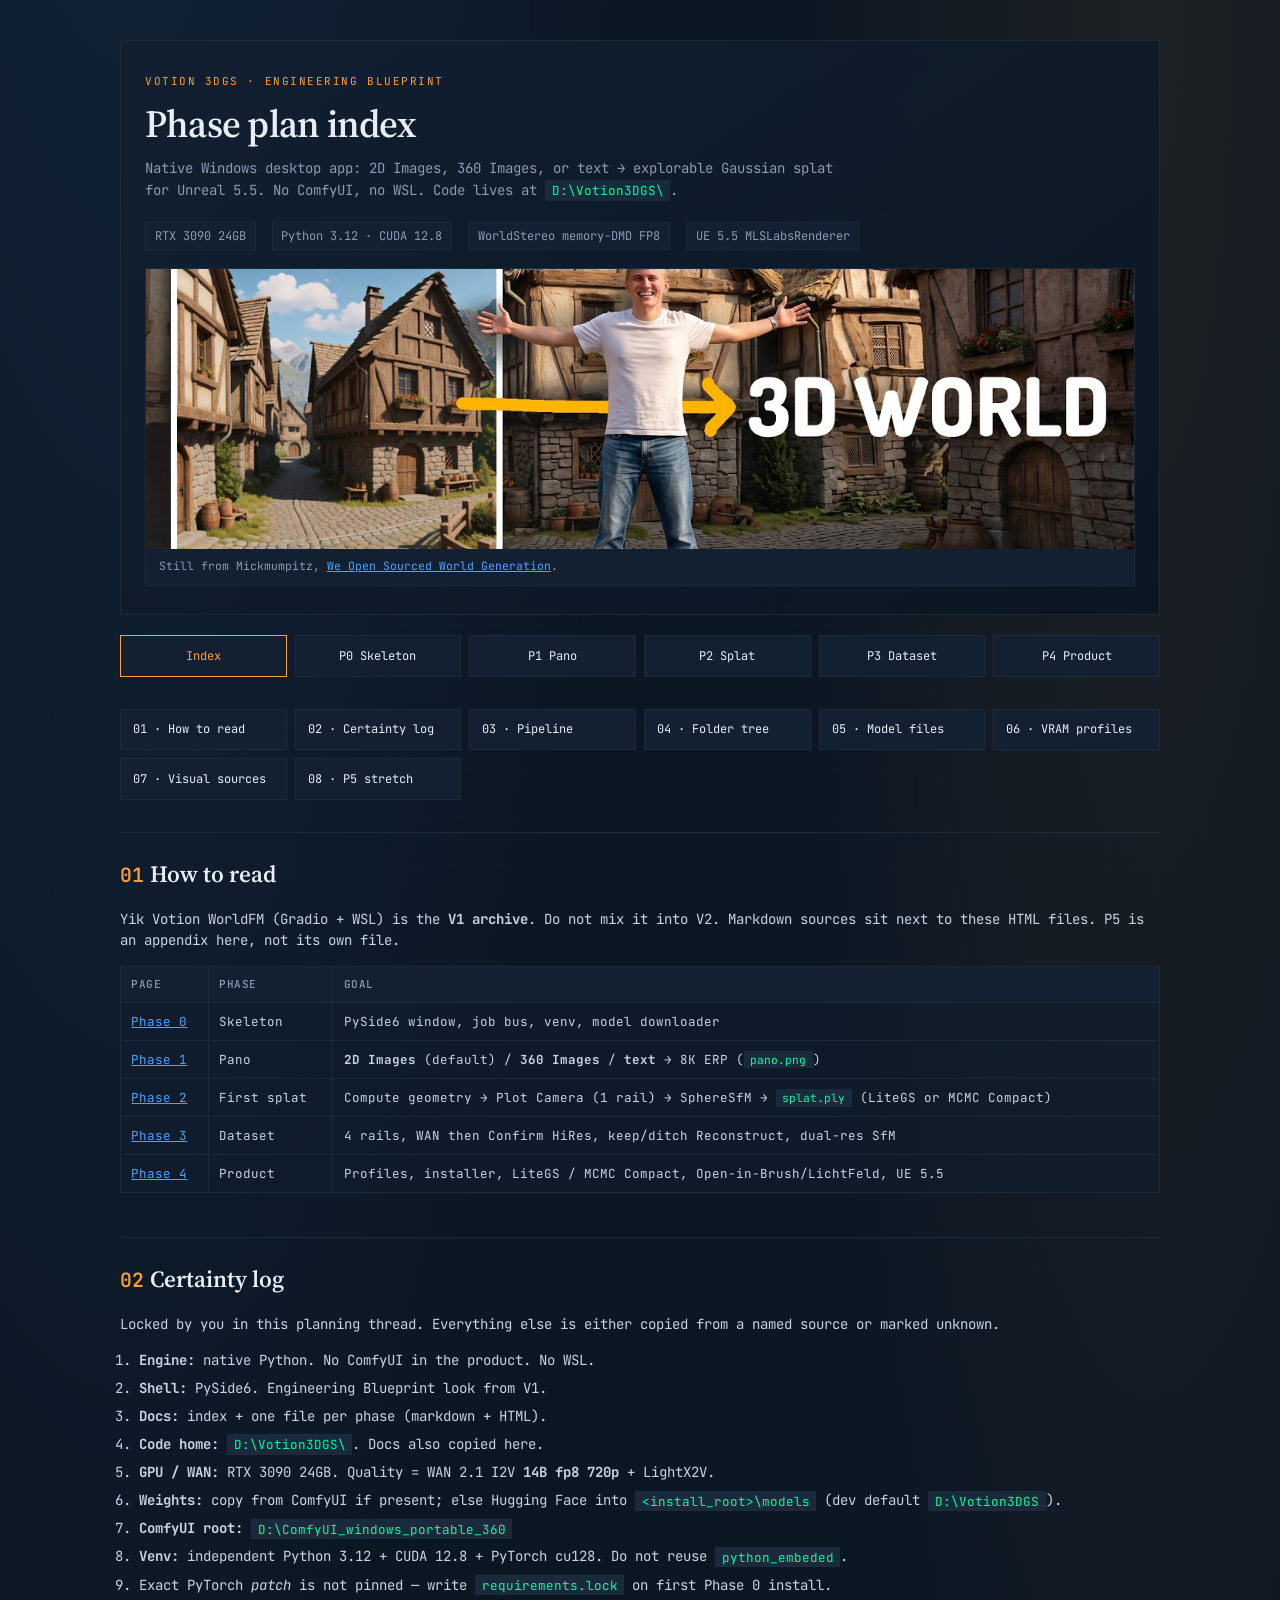
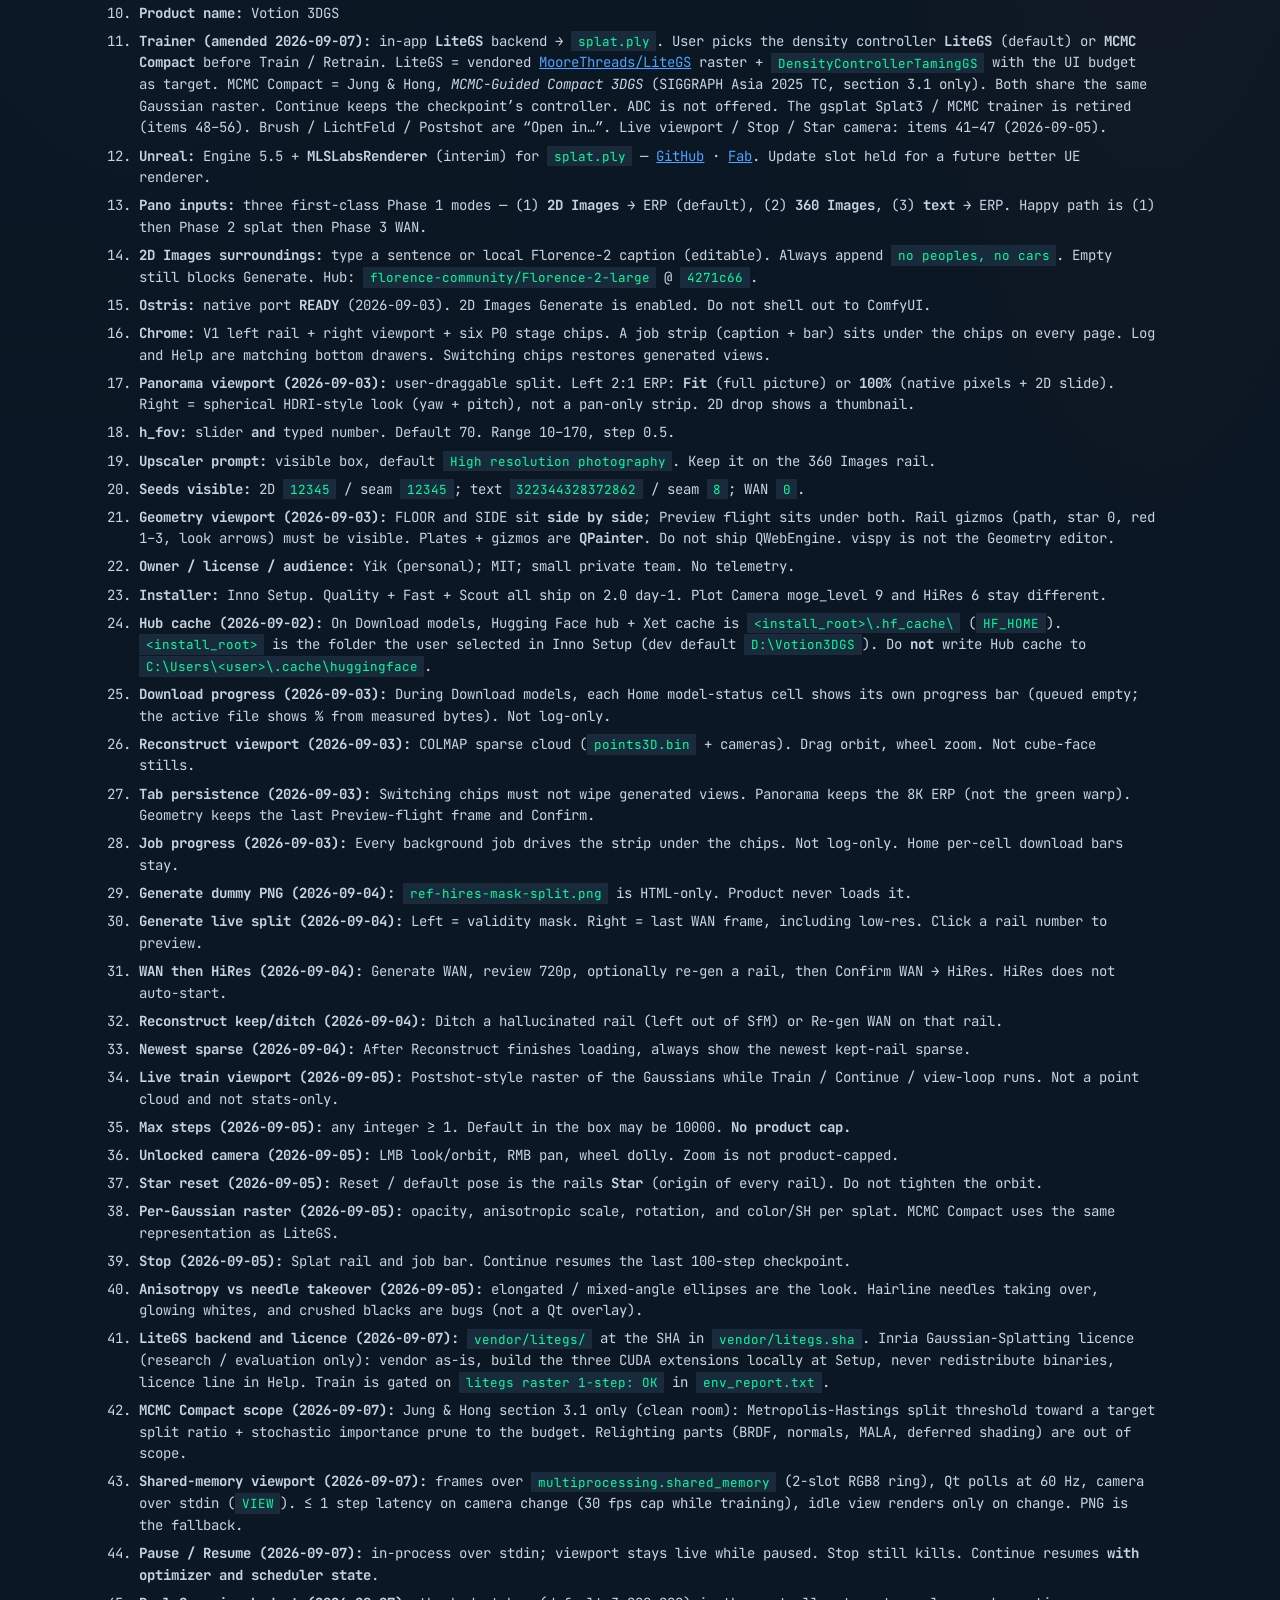
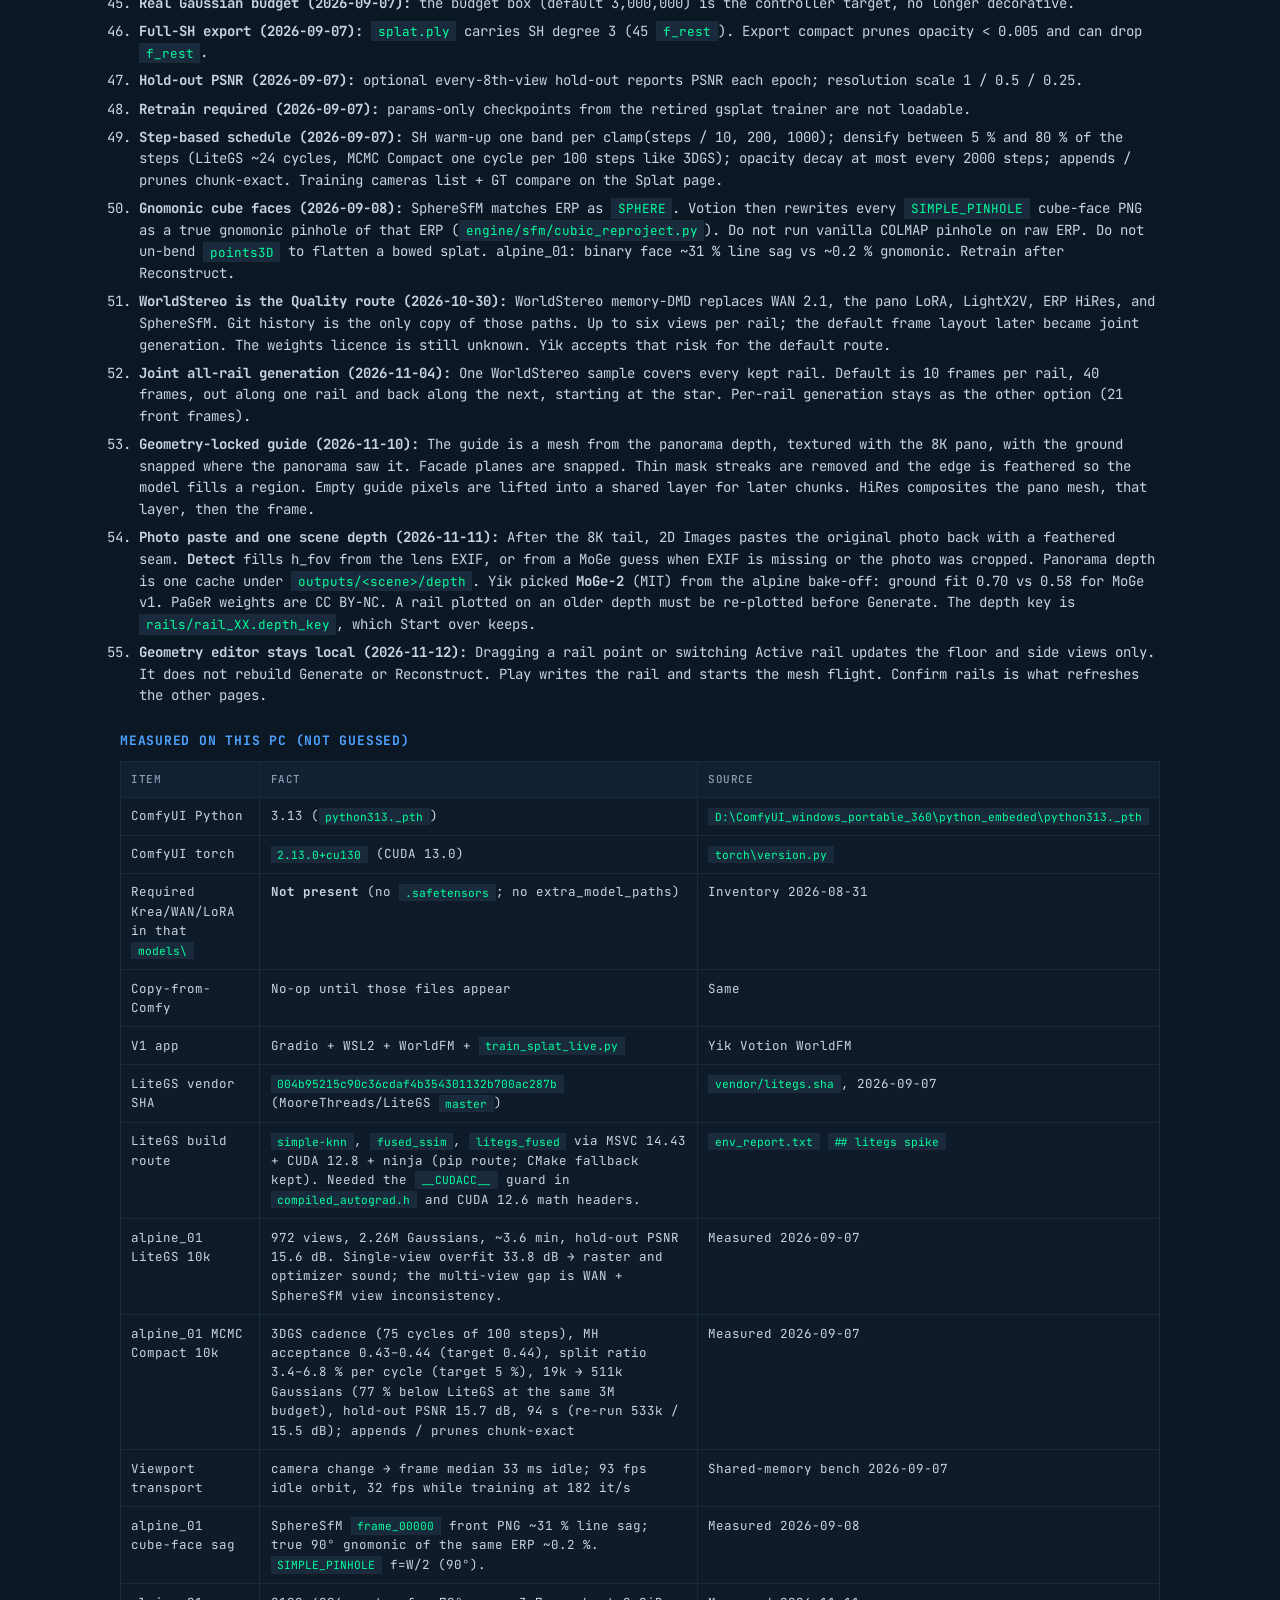
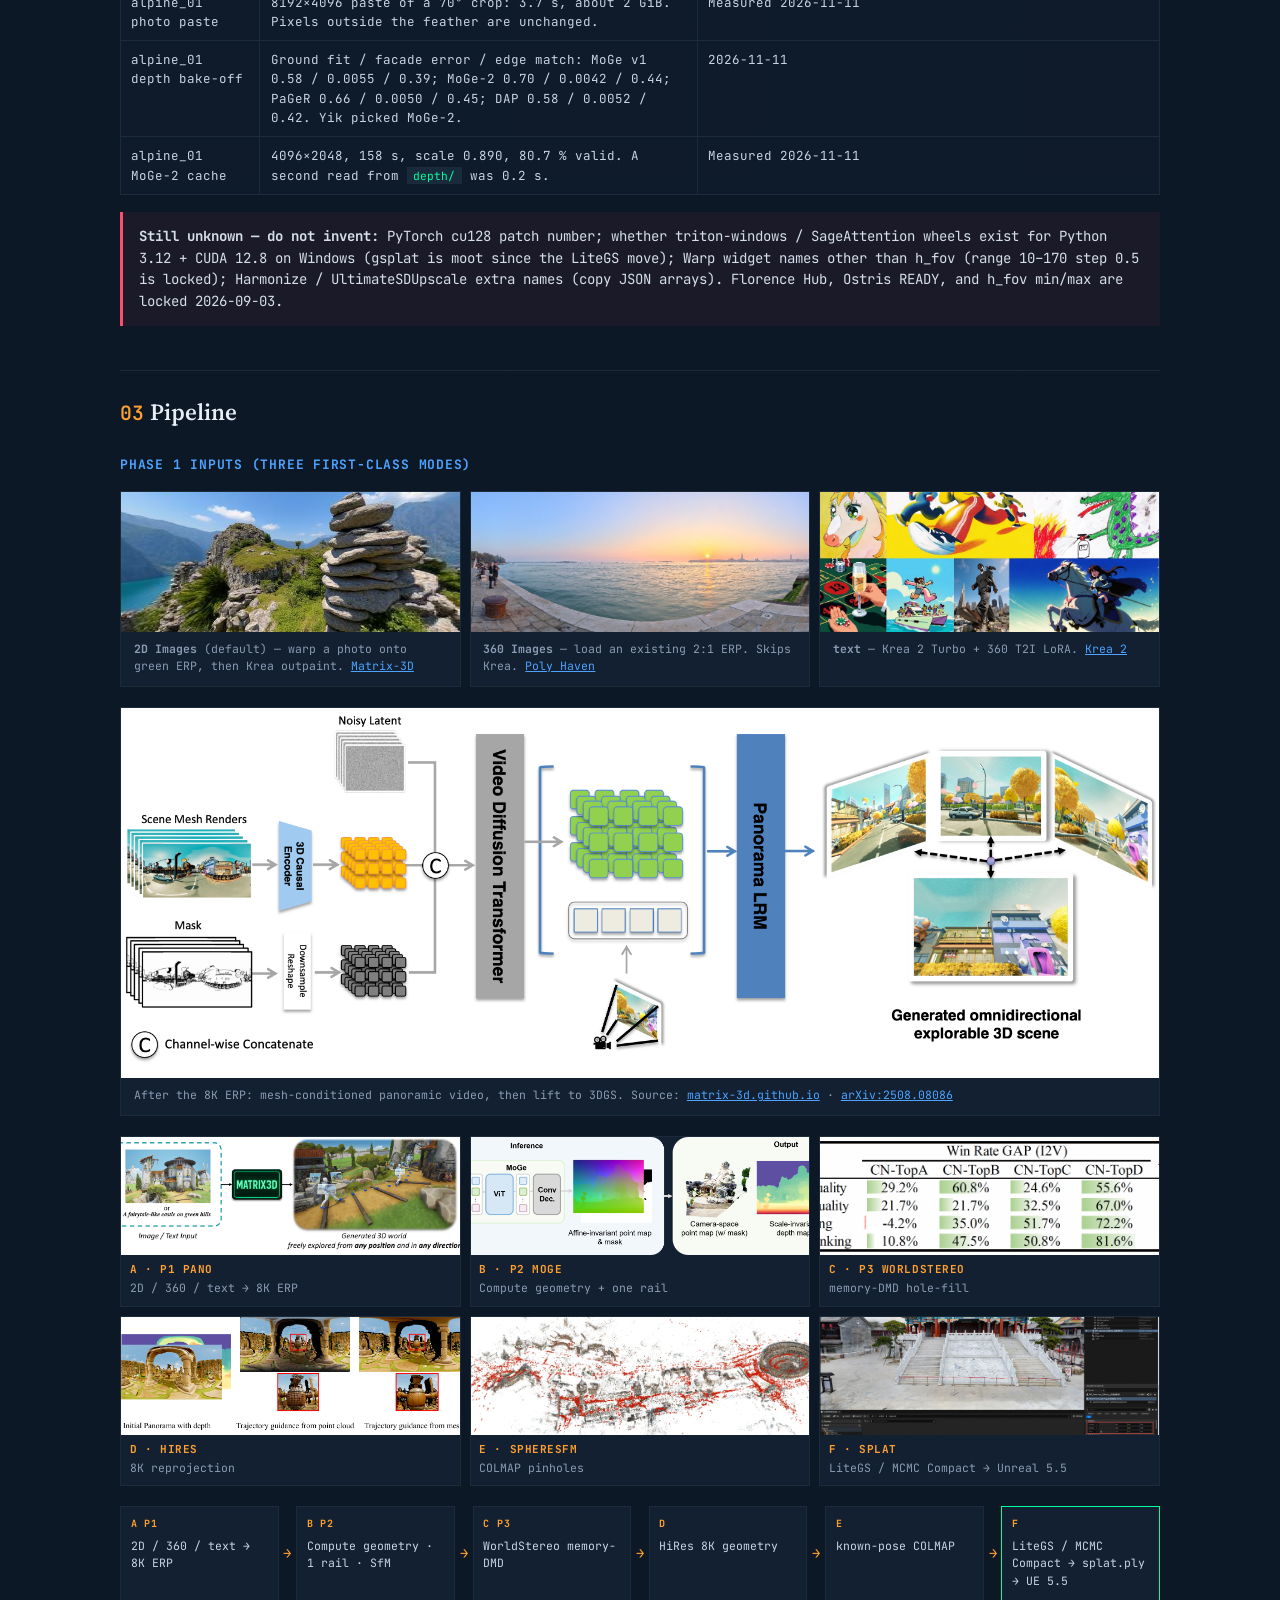
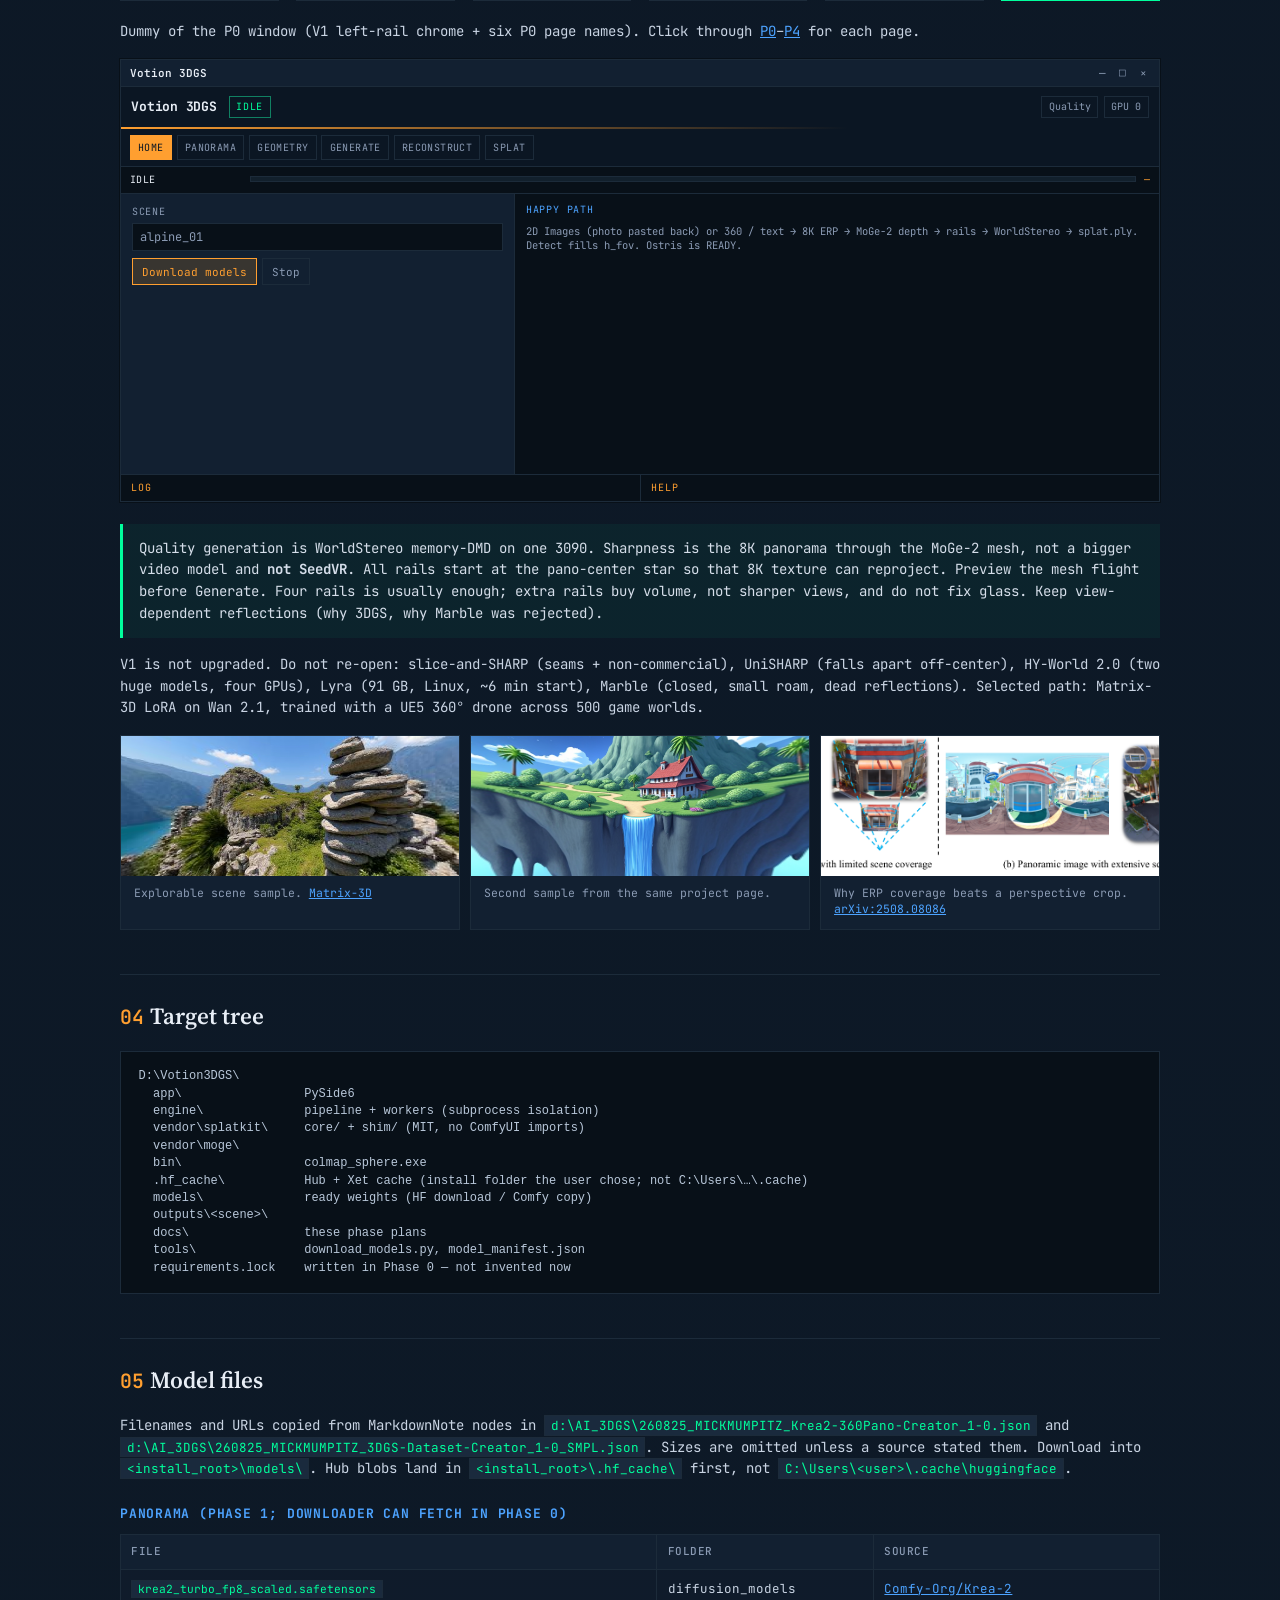
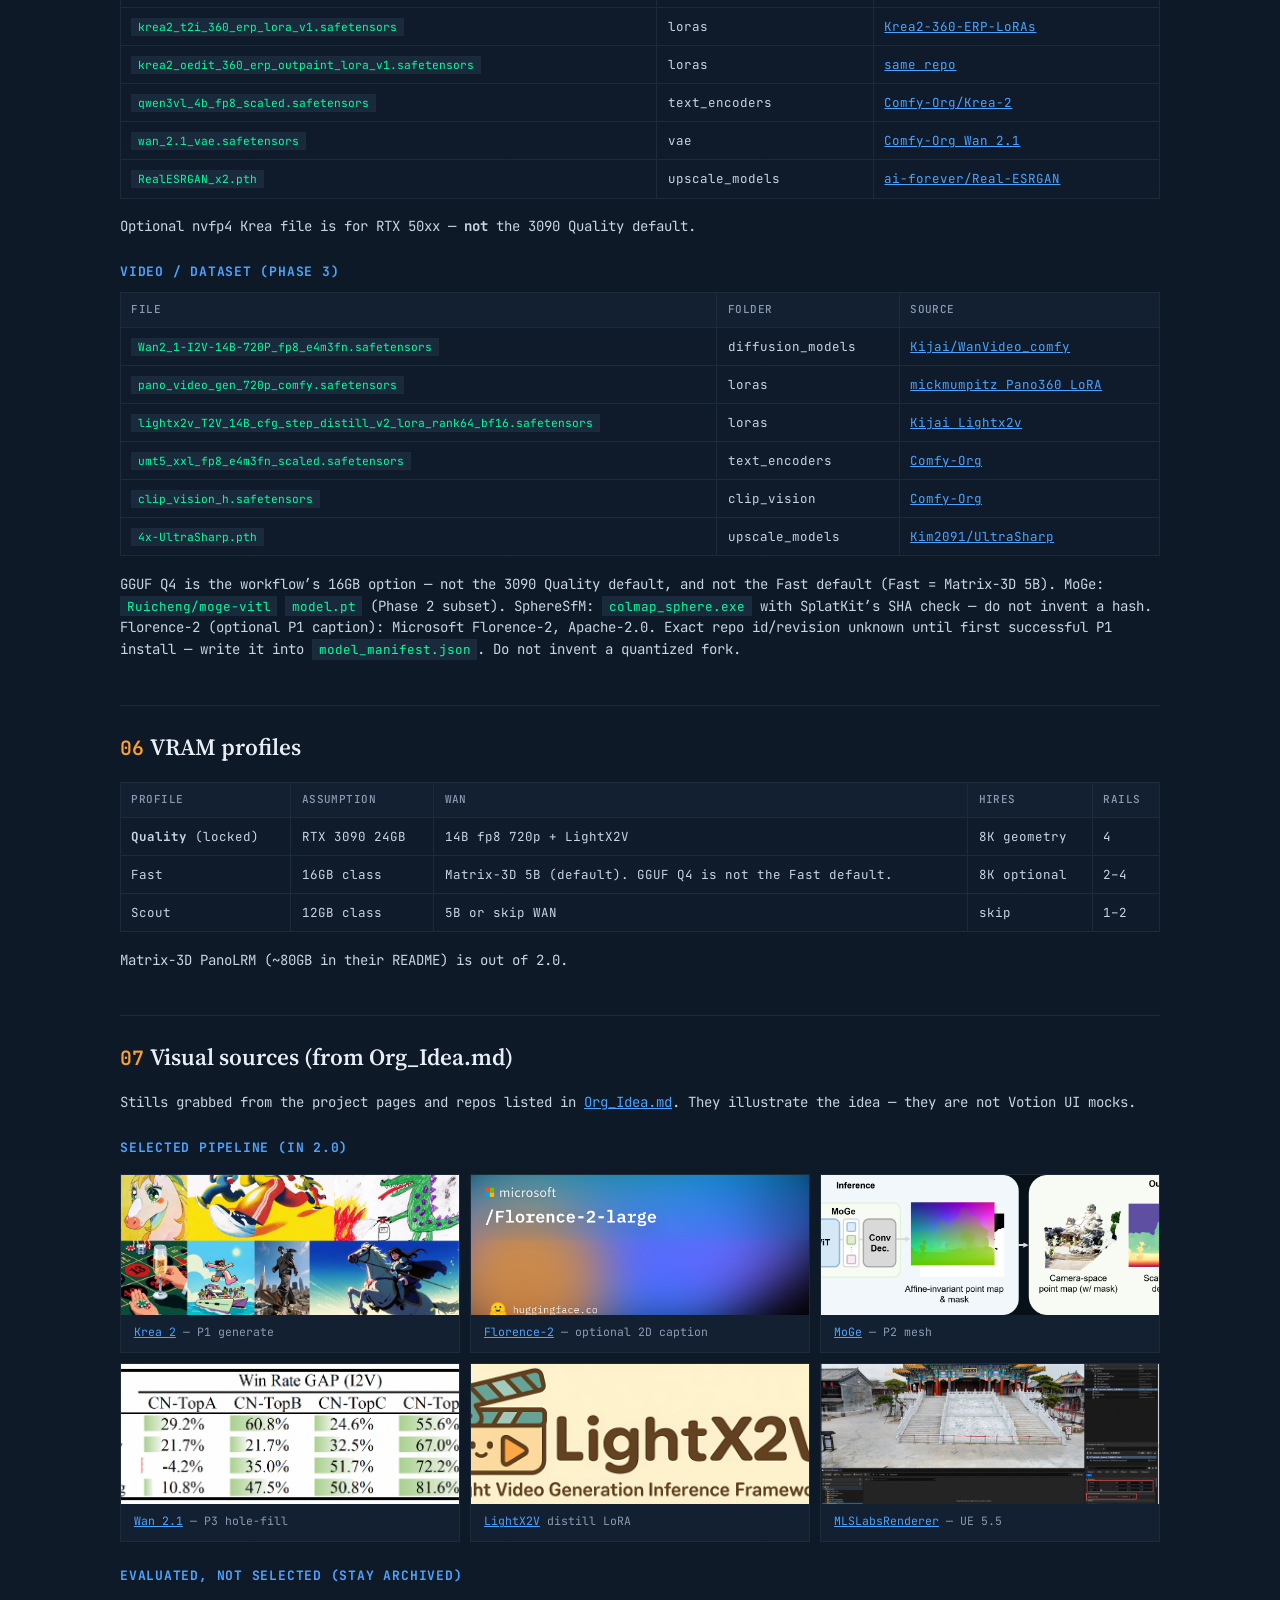
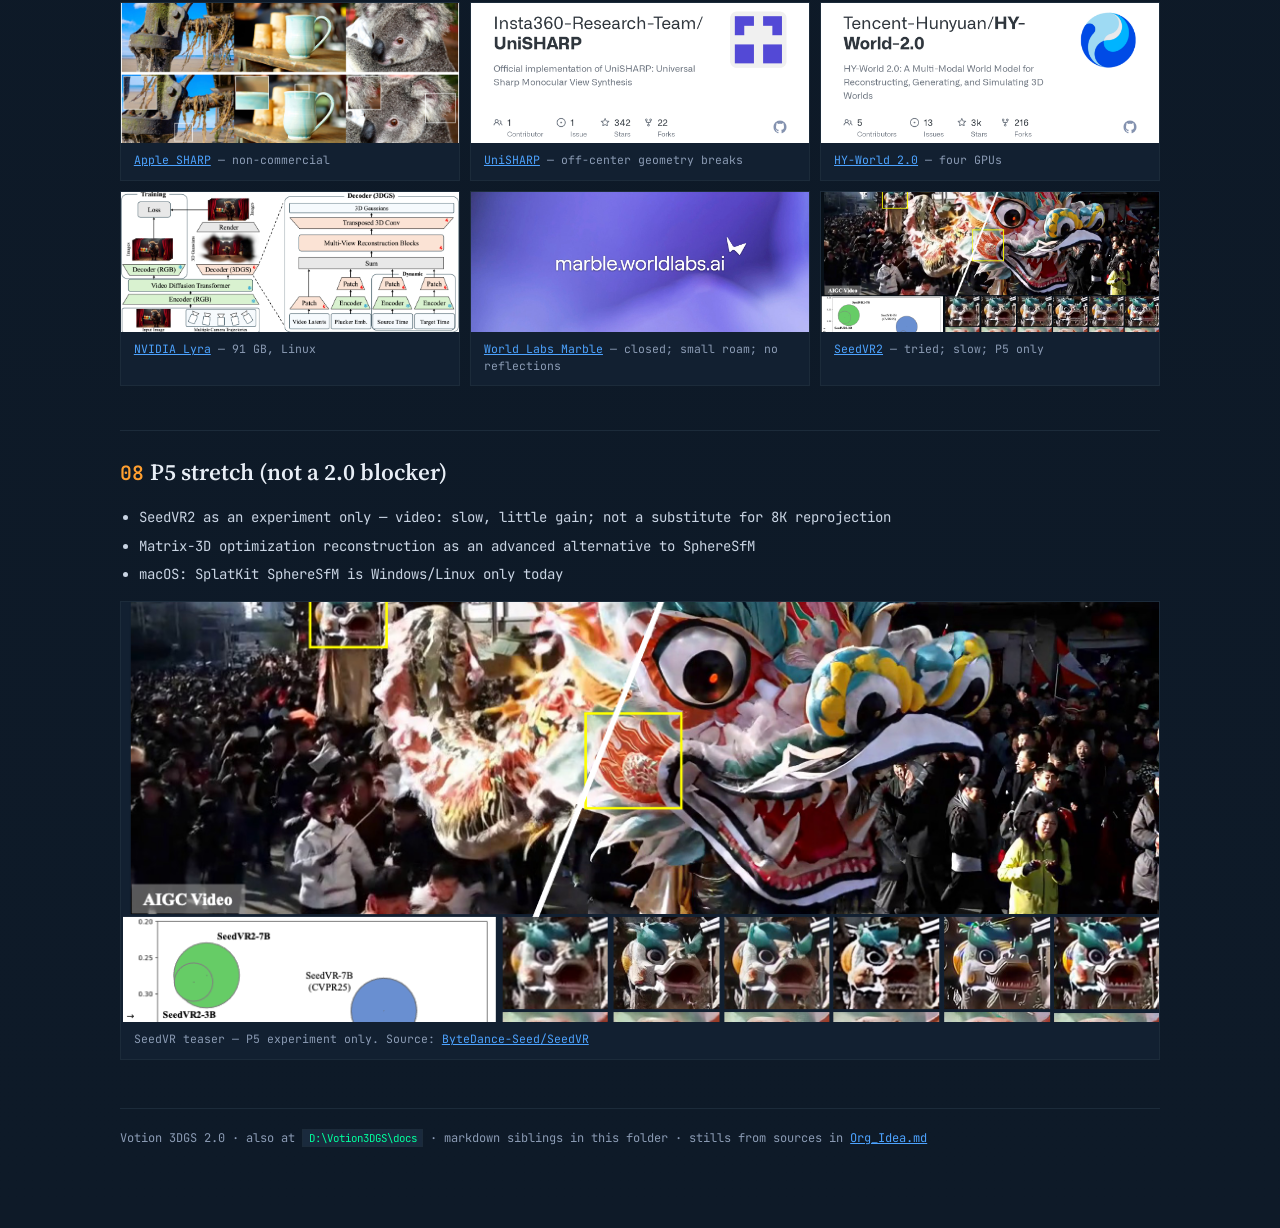
==== commit 49e4ecf3: "Show the current Panorama, Geometry, and Generate controls. The mock windows still had WAN buttons a" ====
--- a/index.html
+++ b/index.html
@@ -270,7 +270,7 @@
           </div>
           <div class="desk-view">
             <p class="view-lbl">Happy path</p>
-            <p class="f-hint">2D Images (or 360 / text) → 8K ERP → Compute geometry → rails → Generate → splat.ply (LiteGS or MCMC Compact). Ostris is READY.</p>
+            <p class="f-hint">2D Images (photo pasted back) or 360 / text → 8K ERP → MoGe-2 depth → rails → WorldStereo → splat.ply. Detect fills h_fov. Ostris is READY.</p>
           </div>
         </div>
         <div class="desk-draws">
@@ -280,15 +280,14 @@
           2D Images (default) or 360 / text → 8K ERP → Compute geometry → rails → Generate → splat.ply (LiteGS or MCMC Compact).
           Ostris Edit is native READY. h_fov 10–170, type or drag, default 70. Surroundings always end with no peoples, no cars.
           Left 2:1 Fit / 100% + draggable split. Right 360 is spherical (yaw + pitch). text keeps the trigger prefix.
-          After 2D Images, prompt.txt = outpaint instruction + surroundings. WAN prompt must match the pano.
-          Preview the mesh flight. Four rails usually enough. Do not skip 8K. Extra rails do not fix glass.
+          After 2D Images, the original photo is pasted back and prompt.txt = outpaint instruction + surroundings.
+          Detect fills h_fov. Dragging a rail point does not rebuild Generate. Play writes the rail. Four rails usually enough. Extra rails do not fix glass.
         </div></details>
         </div>
       </div>
       <div class="callout good">
-        Hard rules from the Mickmumpitz video: WAN is capped at 720p / 1440×720 ERP (structure OK, softness is the problem).
-        Sharpness is the 8K reprojection trick, not a bigger video model and <strong>not SeedVR</strong> (tried; slow; little gain).
-        All rails start at the pano-center star so that 8K texture can reproject. Preview the mesh flight before a 14B run.
+        Quality generation is WorldStereo memory-DMD on one 3090. Sharpness is the 8K panorama through the MoGe-2 mesh, not a bigger video model and <strong>not SeedVR</strong>.
+        All rails start at the pano-center star so that 8K texture can reproject. Preview the mesh flight before Generate.
         Four rails is usually enough; extra rails buy volume, not sharper views, and do not fix glass.
         Keep view-dependent reflections (why 3DGS, why Marble was rejected).
       </div>
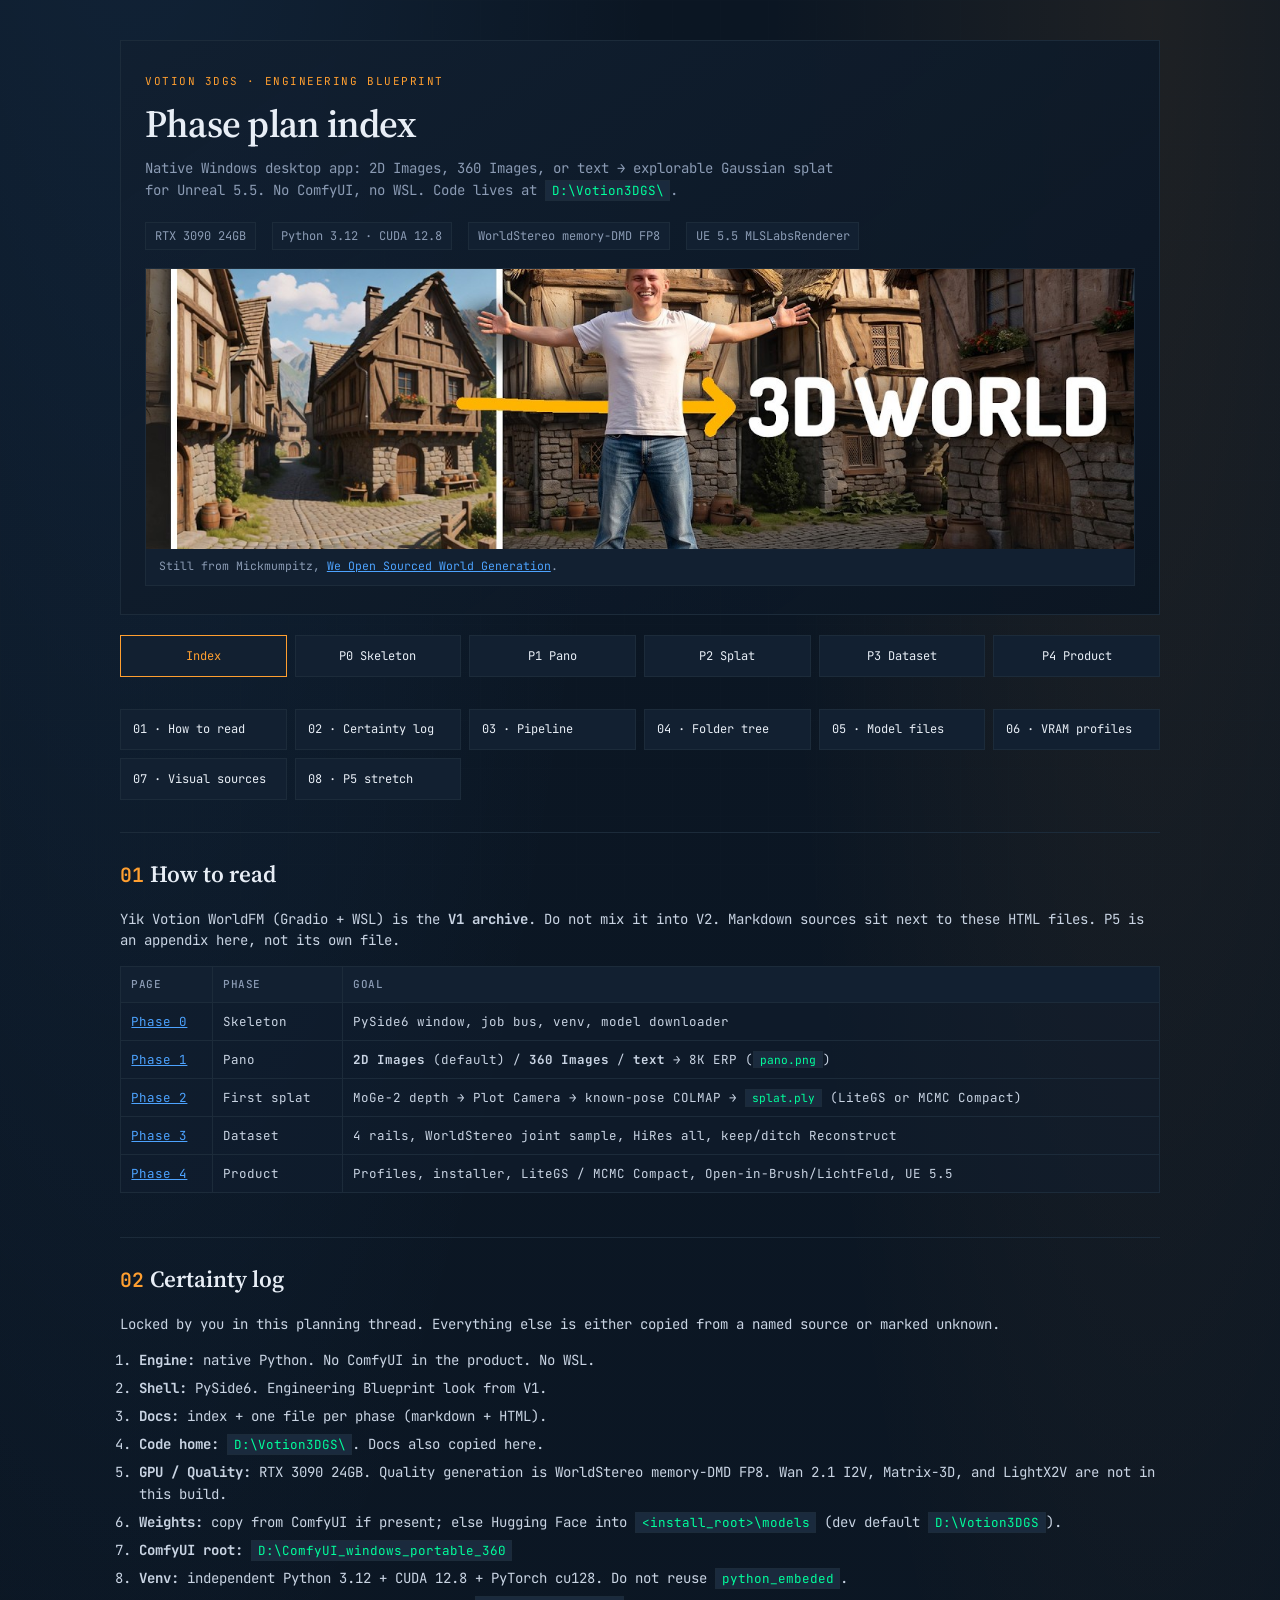
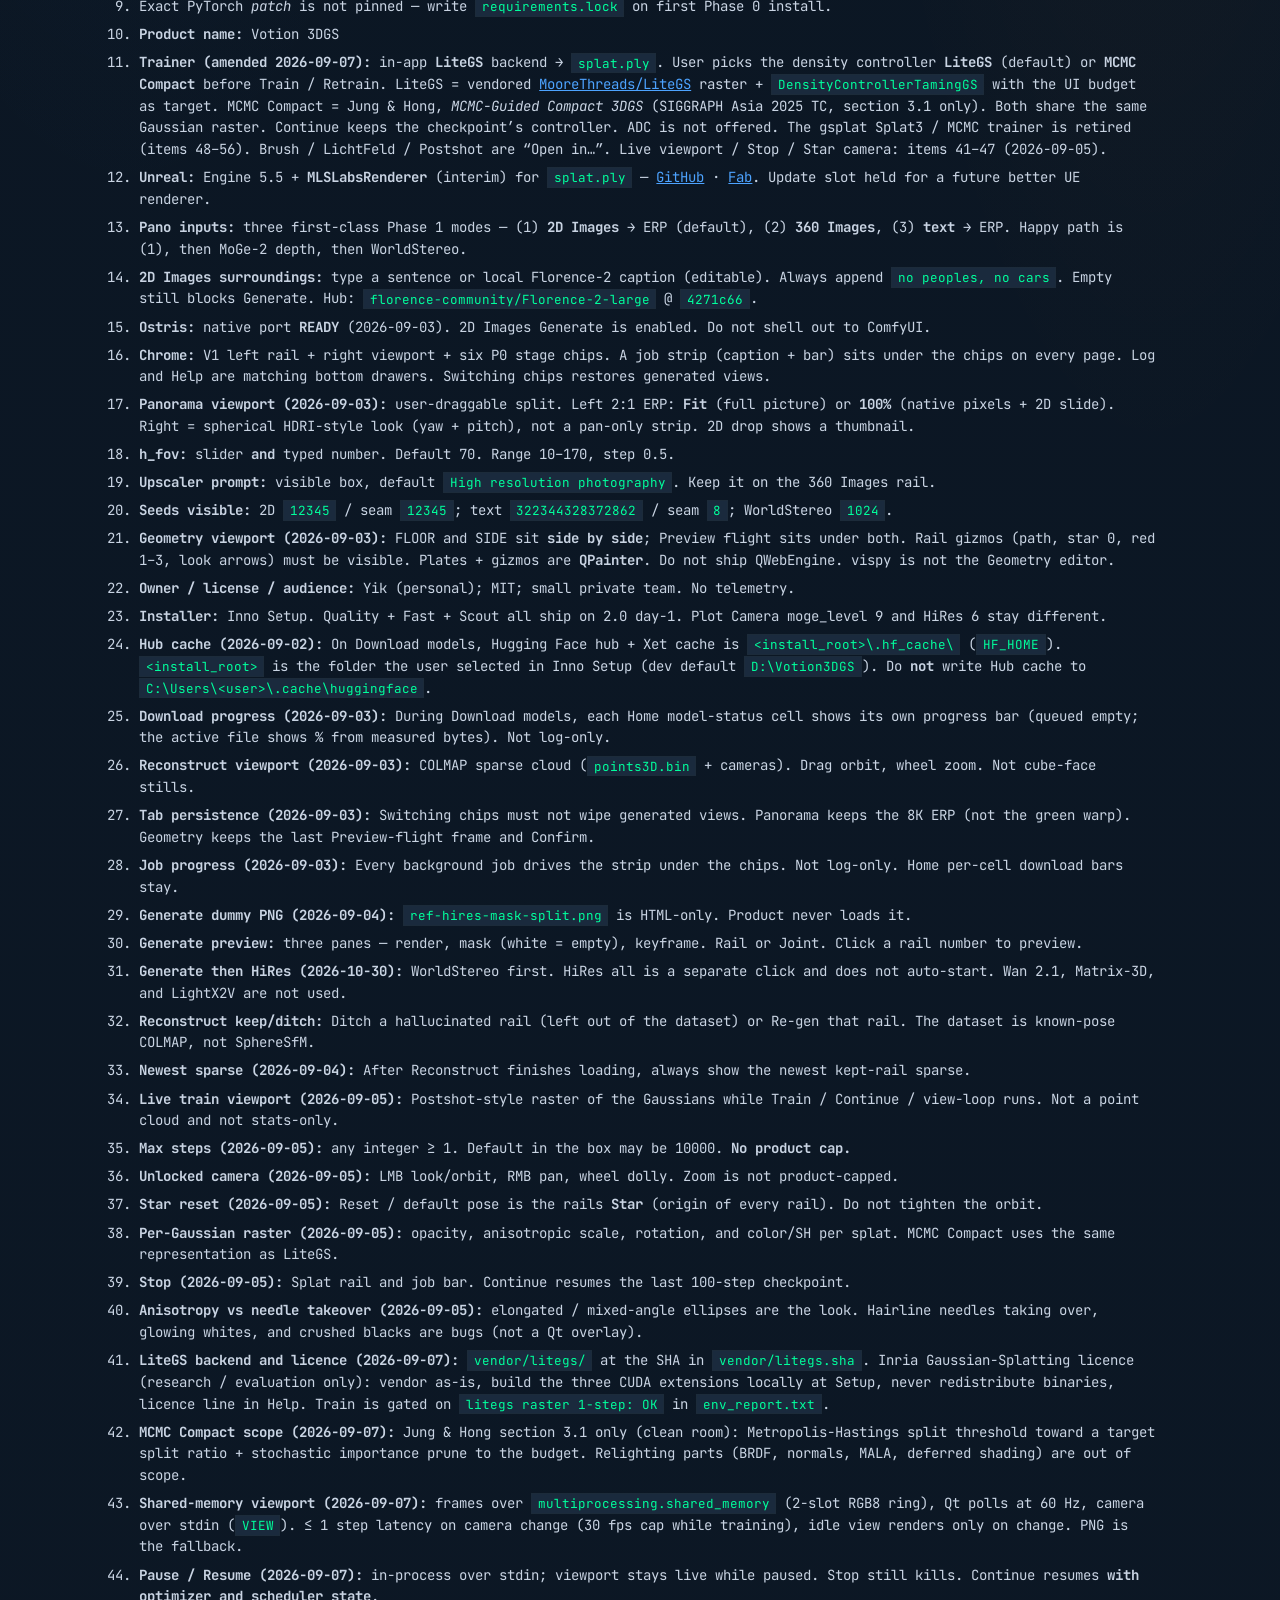
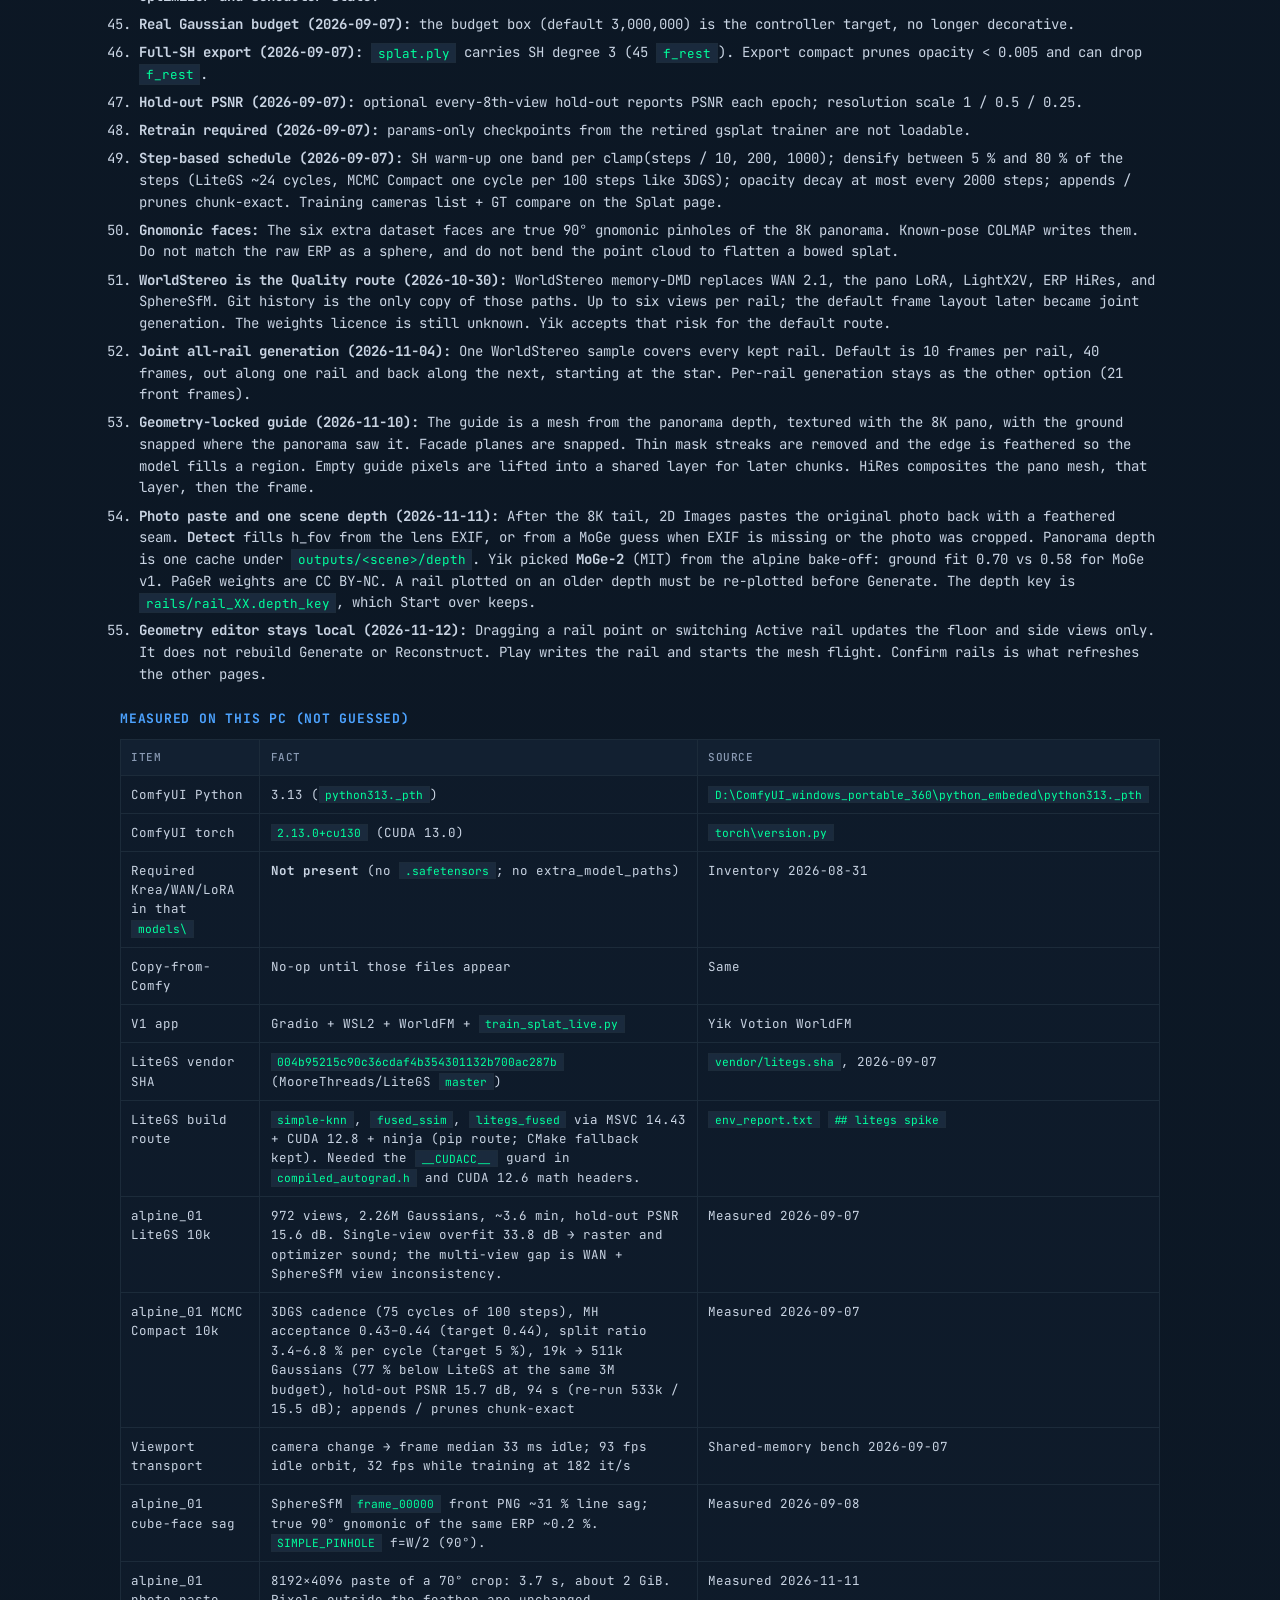
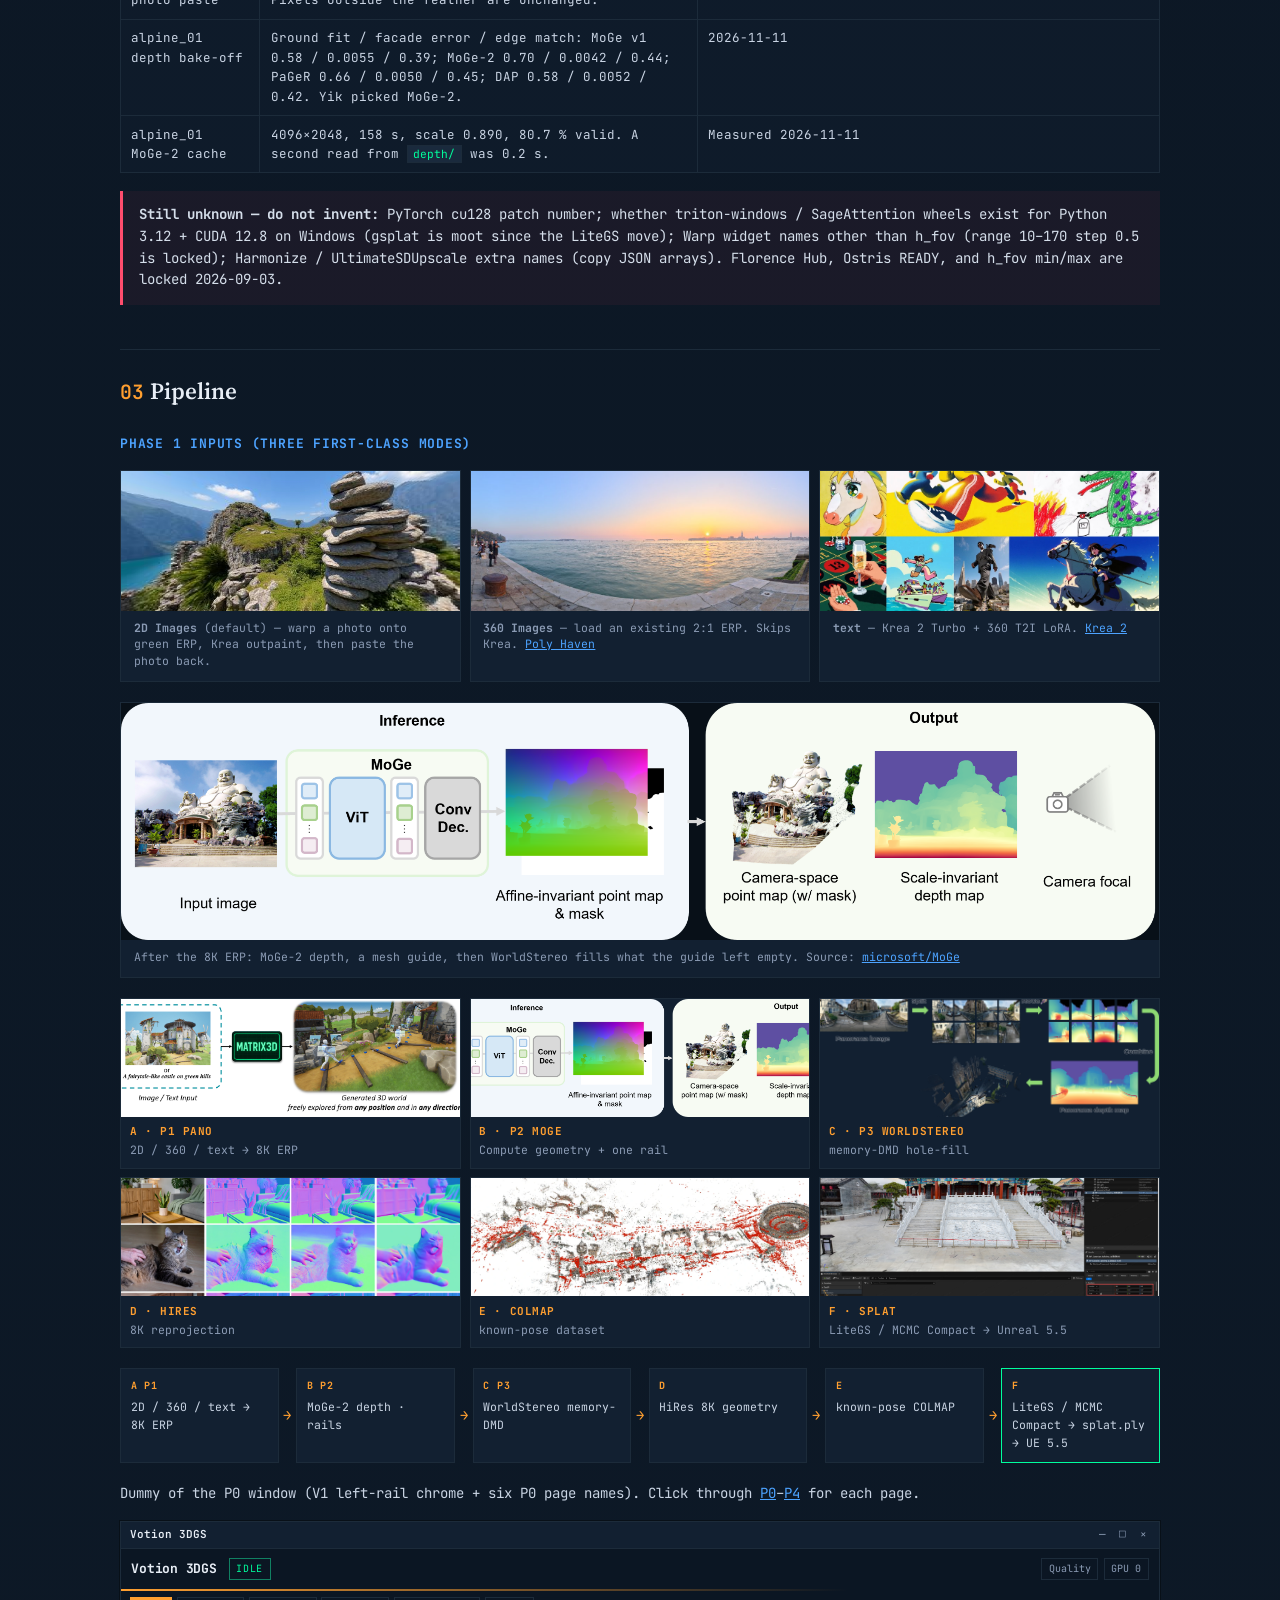
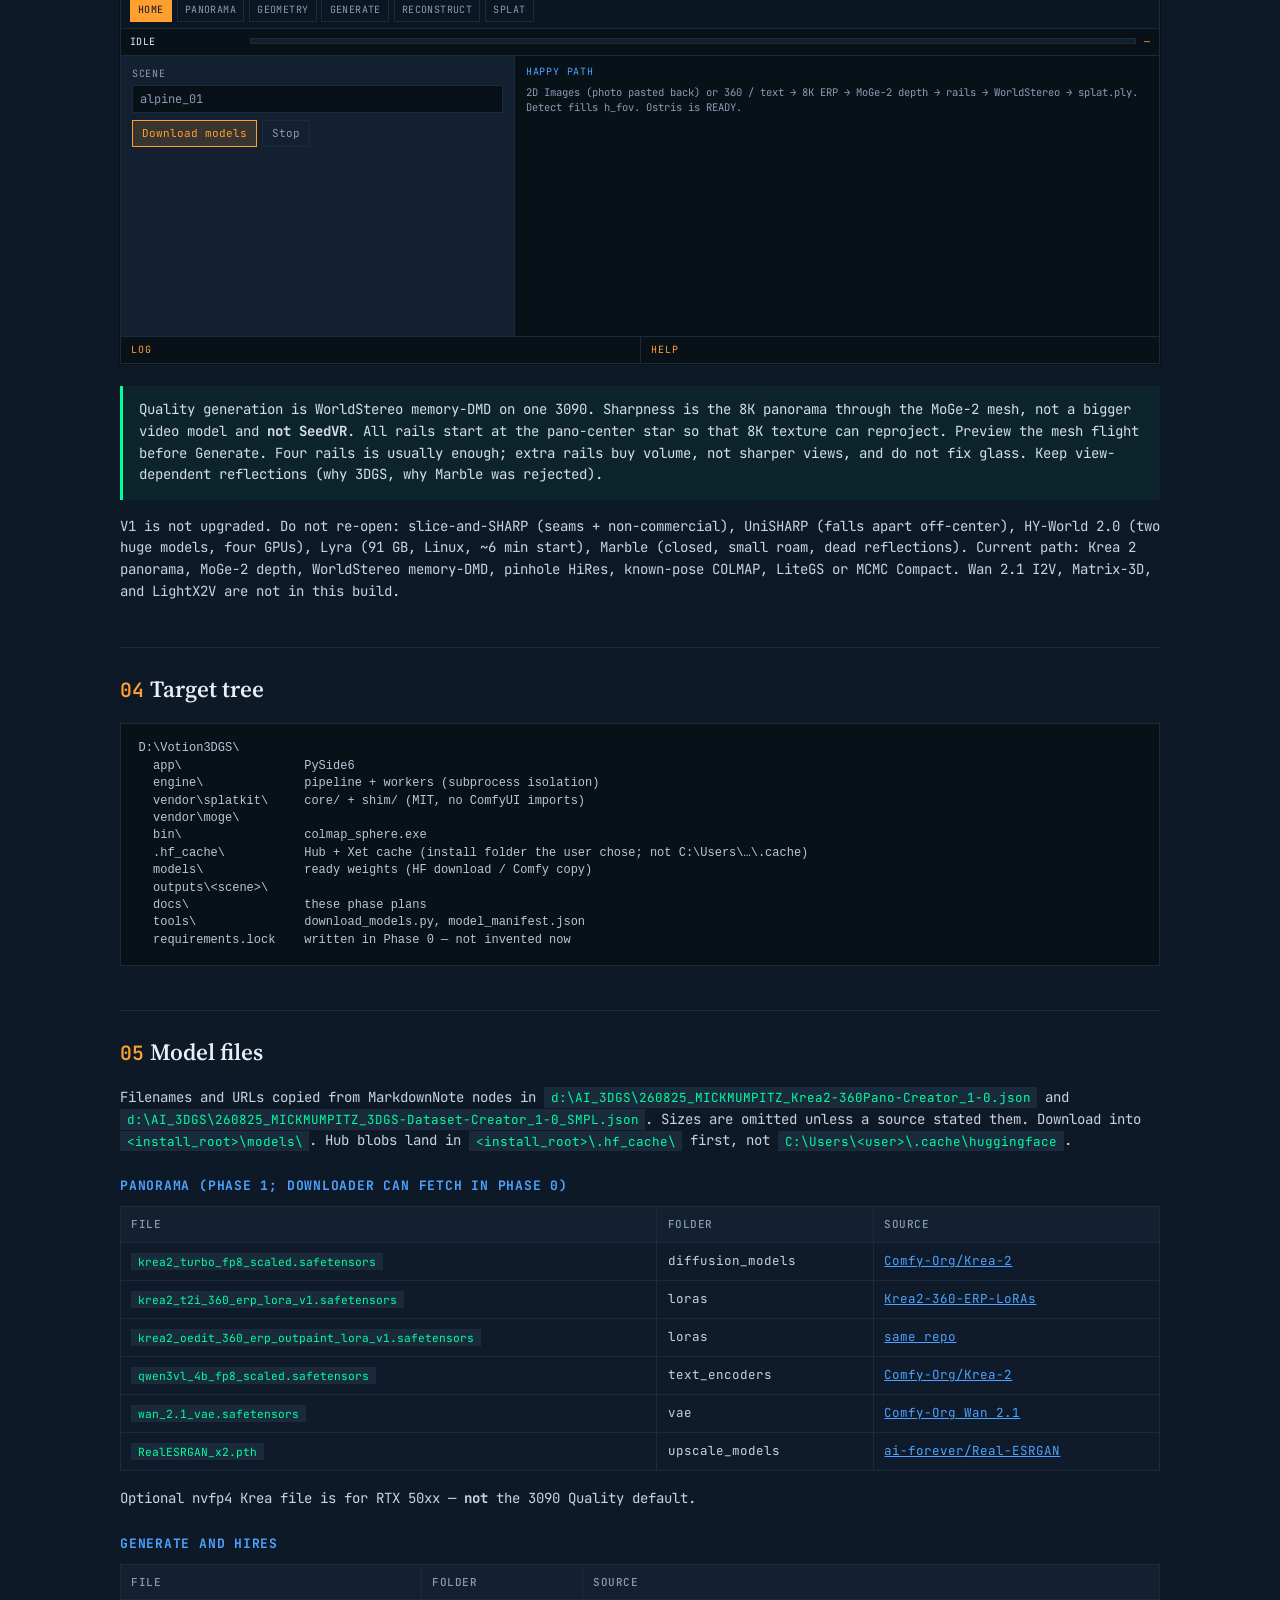
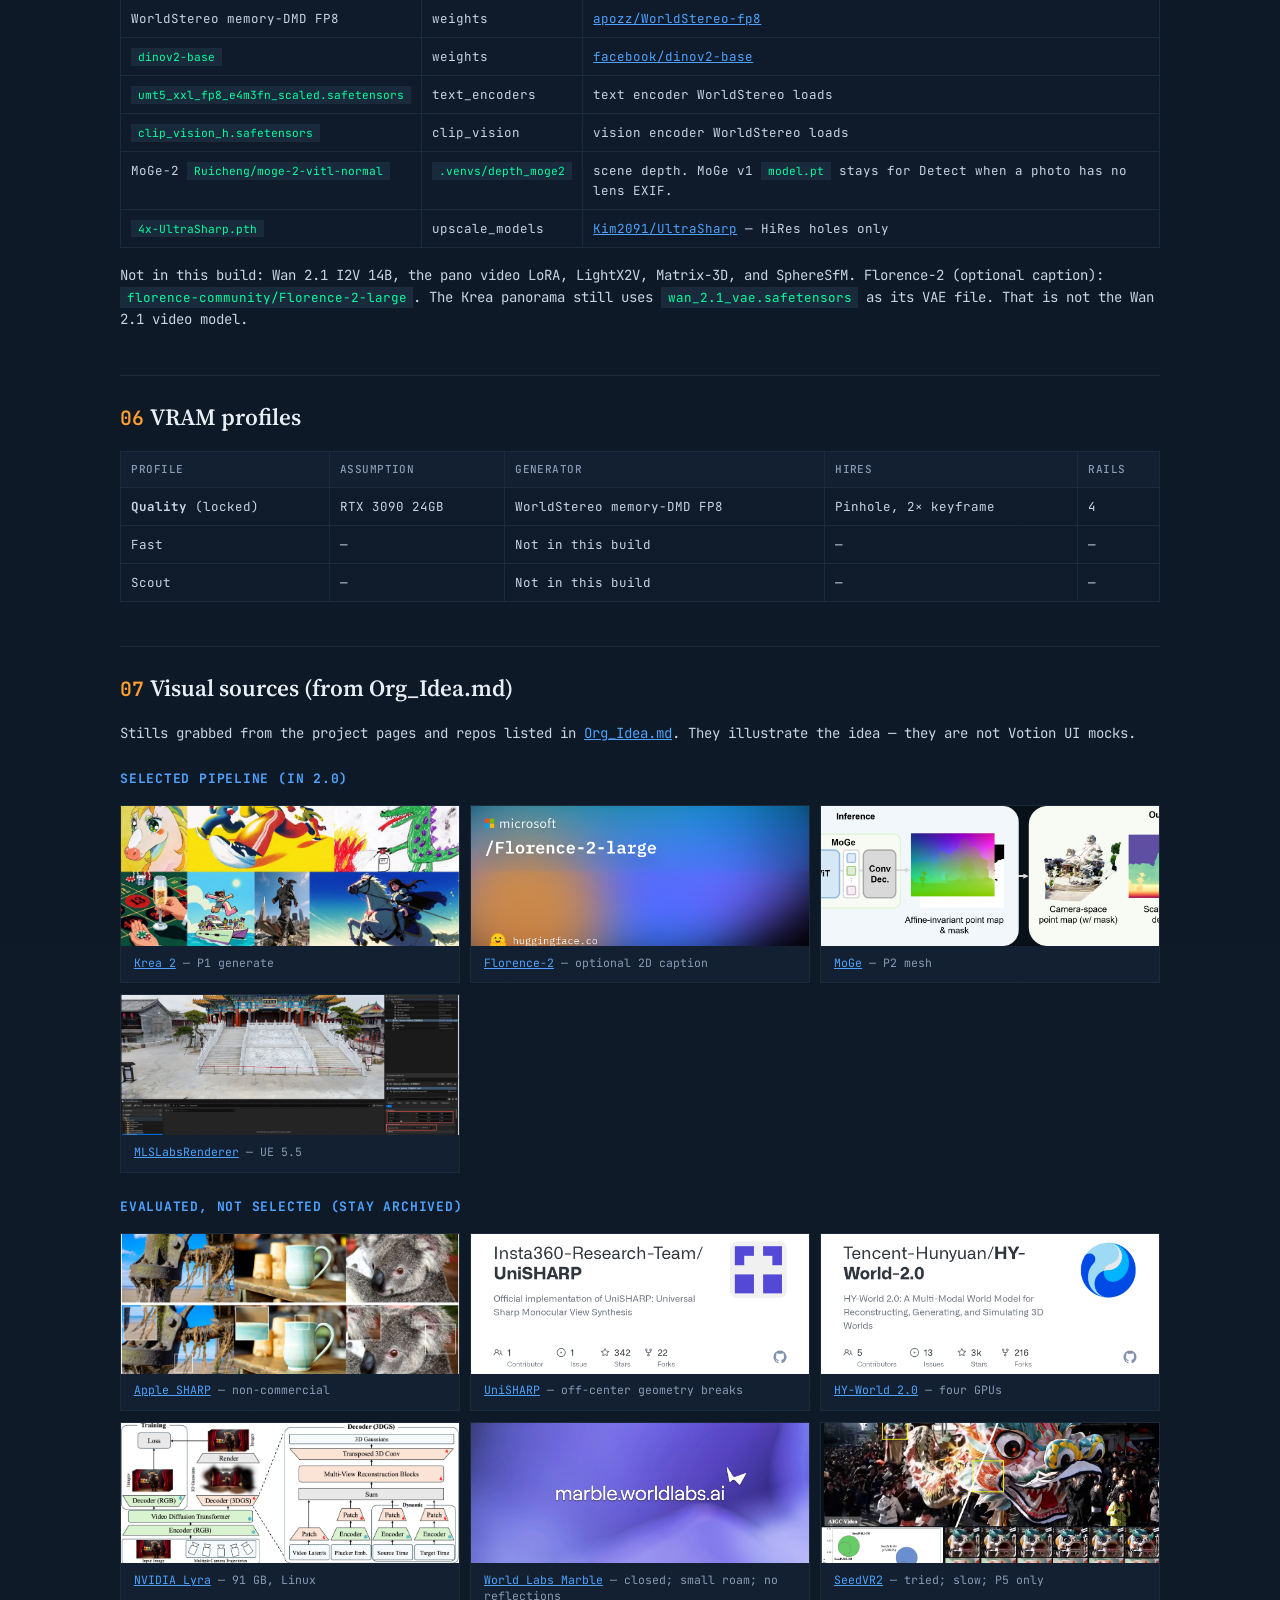
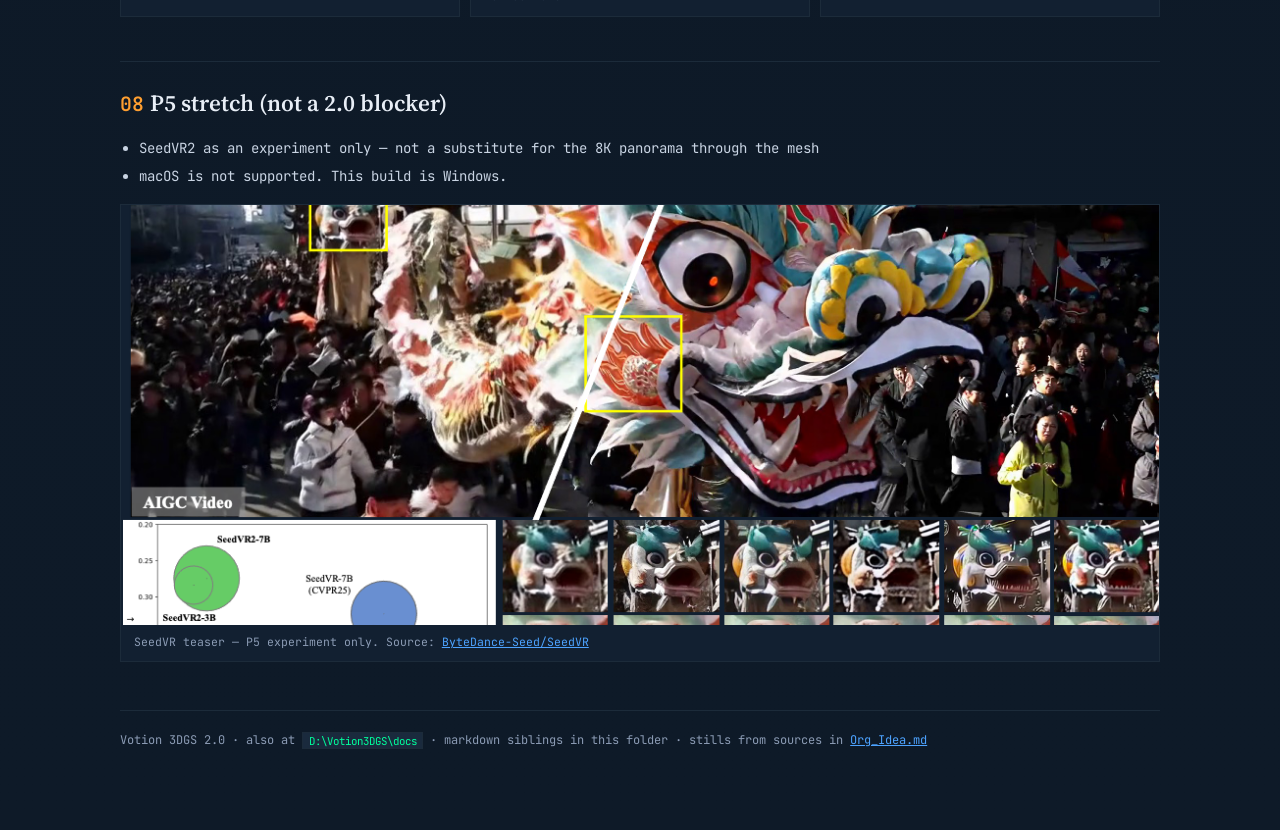
==== commit 415f8f5a: "Remove Wan 2.1, Matrix-3D, and LightX2V from the published workflow. The page now follows the curren" ====
--- a/index.html
+++ b/index.html
@@ -64,8 +64,8 @@
         <tbody>
           <tr><td><a href="Votion_3DGS_2.0_Phase0.html">Phase 0</a></td><td>Skeleton</td><td>PySide6 window, job bus, venv, model downloader</td></tr>
           <tr><td><a href="Votion_3DGS_2.0_Phase1.html">Phase 1</a></td><td>Pano</td><td><strong>2D Images</strong> (default) / <strong>360 Images</strong> / <strong>text</strong> → 8K ERP (<code>pano.png</code>)</td></tr>
-          <tr><td><a href="Votion_3DGS_2.0_Phase2.html">Phase 2</a></td><td>First splat</td><td>Compute geometry → Plot Camera (1 rail) → SphereSfM → <code>splat.ply</code> (LiteGS or MCMC Compact)</td></tr>
-          <tr><td><a href="Votion_3DGS_2.0_Phase3.html">Phase 3</a></td><td>Dataset</td><td>4 rails, WAN then Confirm HiRes, keep/ditch Reconstruct, dual-res SfM</td></tr>
+          <tr><td><a href="Votion_3DGS_2.0_Phase2.html">Phase 2</a></td><td>First splat</td><td>MoGe-2 depth → Plot Camera → known-pose COLMAP → <code>splat.ply</code> (LiteGS or MCMC Compact)</td></tr>
+          <tr><td><a href="Votion_3DGS_2.0_Phase3.html">Phase 3</a></td><td>Dataset</td><td>4 rails, WorldStereo joint sample, HiRes all, keep/ditch Reconstruct</td></tr>
           <tr><td><a href="Votion_3DGS_2.0_Phase4.html">Phase 4</a></td><td>Product</td><td>Profiles, installer, LiteGS / MCMC Compact, Open-in-Brush/LichtFeld, UE 5.5</td></tr>
         </tbody>
       </table>
@@ -79,7 +79,7 @@
         <li><strong>Shell:</strong> PySide6. Engineering Blueprint look from V1.</li>
         <li><strong>Docs:</strong> index + one file per phase (markdown + HTML).</li>
         <li><strong>Code home:</strong> <code>D:\Votion3DGS\</code>. Docs also copied here.</li>
-        <li><strong>GPU / WAN:</strong> RTX 3090 24GB. Quality = WAN 2.1 I2V <strong>14B fp8 720p</strong> + LightX2V.</li>
+        <li><strong>GPU / Quality:</strong> RTX 3090 24GB. Quality generation is WorldStereo memory-DMD FP8. Wan 2.1 I2V, Matrix-3D, and LightX2V are not in this build.</li>
         <li><strong>Weights:</strong> copy from ComfyUI if present; else Hugging Face into <code>&lt;install_root&gt;\models</code> (dev default <code>D:\Votion3DGS</code>).</li>
         <li><strong>ComfyUI root:</strong> <code>D:\ComfyUI_windows_portable_360</code></li>
         <li><strong>Venv:</strong> independent Python 3.12 + CUDA 12.8 + PyTorch cu128. Do not reuse <code>python_embeded</code>.</li>
@@ -93,14 +93,14 @@
           <a href="https://github.com/mlslabs/MLSLabsGaussianSplattingRenderer-UE">GitHub</a> ·
           <a href="https://www.fab.com/listings/f91b57cc-958d-40dd-a455-2535bf00e588">Fab</a>.
           Update slot held for a future better UE renderer.</li>
-        <li><strong>Pano inputs:</strong> three first-class Phase 1 modes — (1) <strong>2D Images</strong> → ERP (default), (2) <strong>360 Images</strong>, (3) <strong>text</strong> → ERP. Happy path is (1) then Phase 2 splat then Phase 3 WAN.</li>
+        <li><strong>Pano inputs:</strong> three first-class Phase 1 modes — (1) <strong>2D Images</strong> → ERP (default), (2) <strong>360 Images</strong>, (3) <strong>text</strong> → ERP. Happy path is (1), then MoGe-2 depth, then WorldStereo.</li>
         <li><strong>2D Images surroundings:</strong> type a sentence or local Florence-2 caption (editable). Always append <code>no peoples, no cars</code>. Empty still blocks Generate. Hub: <code>florence-community/Florence-2-large</code> @ <code>4271c66</code>.</li>
         <li><strong>Ostris:</strong> native port <strong>READY</strong> (2026-09-03). 2D Images Generate is enabled. Do not shell out to ComfyUI.</li>
         <li><strong>Chrome:</strong> V1 left rail + right viewport + six P0 stage chips. A job strip (caption + bar) sits under the chips on every page. Log and Help are matching bottom drawers. Switching chips restores generated views.</li>
         <li><strong>Panorama viewport (2026-09-03):</strong> user-draggable split. Left 2:1 ERP: <strong>Fit</strong> (full picture) or <strong>100%</strong> (native pixels + 2D slide). Right = spherical HDRI-style look (yaw + pitch), not a pan-only strip. 2D drop shows a thumbnail.</li>
         <li><strong>h_fov:</strong> slider <strong>and</strong> typed number. Default 70. Range 10–170, step 0.5.</li>
         <li><strong>Upscaler prompt:</strong> visible box, default <code>High resolution photography</code>. Keep it on the 360 Images rail.</li>
-        <li><strong>Seeds visible:</strong> 2D <code>12345</code> / seam <code>12345</code>; text <code>322344328372862</code> / seam <code>8</code>; WAN <code>0</code>.</li>
+        <li><strong>Seeds visible:</strong> 2D <code>12345</code> / seam <code>12345</code>; text <code>322344328372862</code> / seam <code>8</code>; WorldStereo <code>1024</code>.</li>
         <li><strong>Geometry viewport (2026-09-03):</strong> FLOOR and SIDE sit <strong>side by side</strong>; Preview flight sits under both. Rail gizmos (path, star 0, red 1–3, look arrows) must be visible. Plates + gizmos are <strong>QPainter</strong>. Do not ship QWebEngine. vispy is not the Geometry editor.</li>
         <li><strong>Owner / license / audience:</strong> Yik (personal); MIT; small private team. No telemetry.</li>
         <li><strong>Installer:</strong> Inno Setup. Quality + Fast + Scout all ship on 2.0 day-1. Plot Camera moge_level 9 and HiRes 6 stay different.</li>
@@ -113,9 +113,9 @@
         <li><strong>Tab persistence (2026-09-03):</strong> Switching chips must not wipe generated views. Panorama keeps the 8K ERP (not the green warp). Geometry keeps the last Preview-flight frame and Confirm.</li>
         <li><strong>Job progress (2026-09-03):</strong> Every background job drives the strip under the chips. Not log-only. Home per-cell download bars stay.</li>
         <li><strong>Generate dummy PNG (2026-09-04):</strong> <code>ref-hires-mask-split.png</code> is HTML-only. Product never loads it.</li>
-        <li><strong>Generate live split (2026-09-04):</strong> Left = validity mask. Right = last WAN frame, including low-res. Click a rail number to preview.</li>
-        <li><strong>WAN then HiRes (2026-09-04):</strong> Generate WAN, review 720p, optionally re-gen a rail, then Confirm WAN → HiRes. HiRes does not auto-start.</li>
-        <li><strong>Reconstruct keep/ditch (2026-09-04):</strong> Ditch a hallucinated rail (left out of SfM) or Re-gen WAN on that rail.</li>
+        <li><strong>Generate preview:</strong> three panes — render, mask (white = empty), keyframe. Rail or Joint. Click a rail number to preview.</li>
+        <li><strong>Generate then HiRes (2026-10-30):</strong> WorldStereo first. HiRes all is a separate click and does not auto-start. Wan 2.1, Matrix-3D, and LightX2V are not used.</li>
+        <li><strong>Reconstruct keep/ditch:</strong> Ditch a hallucinated rail (left out of the dataset) or Re-gen that rail. The dataset is known-pose COLMAP, not SphereSfM.</li>
         <li><strong>Newest sparse (2026-09-04):</strong> After Reconstruct finishes loading, always show the newest kept-rail sparse.</li>
         <li><strong>Live train viewport (2026-09-05):</strong> Postshot-style raster of the Gaussians while Train / Continue / view-loop runs. Not a point cloud and not stats-only.</li>
         <li><strong>Max steps (2026-09-05):</strong> any integer ≥ 1. Default in the box may be 10000. <strong>No product cap.</strong></li>
@@ -133,7 +133,7 @@
         <li><strong>Hold-out PSNR (2026-09-07):</strong> optional every-8th-view hold-out reports PSNR each epoch; resolution scale 1 / 0.5 / 0.25.</li>
         <li><strong>Retrain required (2026-09-07):</strong> params-only checkpoints from the retired gsplat trainer are not loadable.</li>
         <li><strong>Step-based schedule (2026-09-07):</strong> SH warm-up one band per clamp(steps / 10, 200, 1000); densify between 5 % and 80 % of the steps (LiteGS ~24 cycles, MCMC Compact one cycle per 100 steps like 3DGS); opacity decay at most every 2000 steps; appends / prunes chunk-exact. Training cameras list + GT compare on the Splat page.</li>
-        <li><strong>Gnomonic cube faces (2026-09-08):</strong> SphereSfM matches ERP as <code>SPHERE</code>. Votion then rewrites every <code>SIMPLE_PINHOLE</code> cube-face PNG as a true gnomonic pinhole of that ERP (<code>engine/sfm/cubic_reproject.py</code>). Do not run vanilla COLMAP pinhole on raw ERP. Do not un-bend <code>points3D</code> to flatten a bowed splat. alpine_01: binary face ~31 % line sag vs ~0.2 % gnomonic. Retrain after Reconstruct.</li>
+        <li><strong>Gnomonic faces:</strong> The six extra dataset faces are true 90° gnomonic pinholes of the 8K panorama. Known-pose COLMAP writes them. Do not match the raw ERP as a sphere, and do not bend the point cloud to flatten a bowed splat.</li>
         <li><strong>WorldStereo is the Quality route (2026-10-30):</strong> WorldStereo memory-DMD replaces WAN 2.1, the pano LoRA, LightX2V, ERP HiRes, and SphereSfM. Git history is the only copy of those paths. Up to six views per rail; the default frame layout later became joint generation. The weights licence is still unknown. Yik accepts that risk for the default route.</li>
         <li><strong>Joint all-rail generation (2026-11-04):</strong> One WorldStereo sample covers every kept rail. Default is 10 frames per rail, 40 frames, out along one rail and back along the next, starting at the star. Per-rail generation stays as the other option (21 front frames).</li>
         <li><strong>Geometry-locked guide (2026-11-10):</strong> The guide is a mesh from the panorama depth, textured with the 8K pano, with the ground snapped where the panorama saw it. Facade planes are snapped. Thin mask streaks are removed and the edge is feathered so the model fills a region. Empty guide pixels are lifted into a shared layer for later chunks. HiRes composites the pano mesh, that layer, then the frame.</li>
@@ -177,7 +177,7 @@
       <div class="mode-grid">
         <figure class="fig">
           <img src="media/matrix3d-i2p.png" alt="Single 2D photo lifted toward a 3D scene" />
-          <figcaption><strong>2D Images</strong> (default) — warp a photo onto green ERP, then Krea outpaint. <a href="https://github.com/SkyworkAI/Matrix-3D">Matrix-3D</a></figcaption>
+          <figcaption><strong>2D Images</strong> (default) — warp a photo onto green ERP, Krea outpaint, then paste the photo back.</figcaption>
         </figure>
         <figure class="fig erp">
           <img src="media/polyhaven-venice.png" alt="Poly Haven Venice Sunset equirectangular HDRI" />
@@ -189,11 +189,10 @@
         </figure>
       </div>
       <figure class="fig contain">
-        <img src="media/matrix3d-overview.png" alt="Matrix-3D overview: mesh-conditioned panoramic video lifted to an explorable 3D Gaussian world" />
+        <img src="media/moge-overview.png" alt="MoGe geometry from a single image" />
         <figcaption>
-          After the 8K ERP: mesh-conditioned panoramic video, then lift to 3DGS.
-          Source: <a href="https://matrix-3d.github.io/">matrix-3d.github.io</a>
-          · <a href="https://arxiv.org/abs/2508.08086">arXiv:2508.08086</a>
+          After the 8K ERP: MoGe-2 depth, a mesh guide, then WorldStereo fills what the guide left empty.
+          Source: <a href="https://github.com/microsoft/MoGe">microsoft/MoGe</a>
         </figcaption>
       </figure>
       <div class="pipeline-visual">
@@ -206,16 +205,16 @@
           <span><b>B · P2 MoGe</b> Compute geometry + one rail</span>
         </a>
         <a class="pvis" href="Votion_3DGS_2.0_Phase3.html">
-          <img src="media/wan-i2v.png" alt="Wan 2.1 image-to-video results" />
+          <img src="media/moge-pano-pipeline.png" alt="Panorama split into views, depth estimated, then merged" />
           <span><b>C · P3 WorldStereo</b> memory-DMD hole-fill</span>
         </a>
         <a class="pvis" href="Votion_3DGS_2.0_Phase3.html">
-          <img src="media/matrix3d-mesh.png" alt="Matrix-3D mesh-render camera condition" />
+          <img src="media/moge-normals.jpg" alt="Surface normals from monocular geometry" />
           <span><b>D · HiRes</b> 8K reprojection</span>
         </a>
         <a class="pvis" href="Votion_3DGS_2.0_Phase2.html">
           <img src="media/colmap-sparse.webp" alt="COLMAP sparse reconstruction" />
-          <span><b>E · SphereSfM</b> COLMAP pinholes</span>
+          <span><b>E · COLMAP</b> known-pose dataset</span>
         </a>
         <a class="pvis" href="Votion_3DGS_2.0_Phase4.html">
           <img src="media/mlslabs-render.jpg" alt="MLSLabsRenderer Unreal Engine splat playback" />
@@ -225,7 +224,7 @@
       <div class="pipe">
         <div class="pipe-node"><b>A P1</b>2D / 360 / text → 8K ERP</div>
         <div class="pipe-arr">→</div>
-        <div class="pipe-node"><b>B P2</b>Compute geometry · 1 rail · SfM</div>
+        <div class="pipe-node"><b>B P2</b>MoGe-2 depth · rails</div>
         <div class="pipe-arr">→</div>
         <div class="pipe-node"><b>C P3</b>WorldStereo memory-DMD</div>
         <div class="pipe-arr">→</div>
@@ -294,22 +293,8 @@
       <p>
         V1 is not upgraded. Do not re-open: slice-and-SHARP (seams + non-commercial), UniSHARP (falls apart off-center),
         HY-World 2.0 (two huge models, four GPUs), Lyra (91 GB, Linux, ~6 min start), Marble (closed, small roam, dead reflections).
-        Selected path: Matrix-3D LoRA on Wan 2.1, trained with a UE5 360° drone across 500 game worlds.
-      </p>
-      <div class="fig-grid">
-        <figure class="fig">
-          <img src="media/matrix3d-scene-a.png" alt="Matrix-3D generated scene still A" />
-          <figcaption>Explorable scene sample. <a href="https://matrix-3d.github.io/">Matrix-3D</a></figcaption>
-        </figure>
-        <figure class="fig">
-          <img src="media/matrix3d-scene-b.png" alt="Matrix-3D generated scene still B" />
-          <figcaption>Second sample from the same project page.</figcaption>
-        </figure>
-        <figure class="fig contain">
-          <img src="media/matrix3d-pano-vs-pers.png" alt="Panoramic versus perspective coverage comparison from Matrix-3D" />
-          <figcaption>Why ERP coverage beats a perspective crop. <a href="https://arxiv.org/abs/2508.08086">arXiv:2508.08086</a></figcaption>
-        </figure>
-      </div>
+        Current path: Krea 2 panorama, MoGe-2 depth, WorldStereo memory-DMD, pinhole HiRes, known-pose COLMAP, LiteGS or MCMC Compact. Wan 2.1 I2V, Matrix-3D, and LightX2V are not in this build.
+      </p>
     </section>
 
     <section id="tree">
@@ -350,37 +335,35 @@
         </tbody>
       </table>
       <p>Optional nvfp4 Krea file is for RTX 50xx — <strong>not</strong> the 3090 Quality default.</p>
-      <h3>Video / dataset (Phase 3)</h3>
+      <h3>Generate and HiRes</h3>
       <table>
         <thead><tr><th>File</th><th>Folder</th><th>Source</th></tr></thead>
         <tbody>
-          <tr><td><code>Wan2_1-I2V-14B-720P_fp8_e4m3fn.safetensors</code></td><td>diffusion_models</td><td><a href="https://huggingface.co/Kijai/WanVideo_comfy/blob/main/Wan2_1-I2V-14B-720P_fp8_e4m3fn.safetensors">Kijai/WanVideo_comfy</a></td></tr>
-          <tr><td><code>pano_video_gen_720p_comfy.safetensors</code></td><td>loras</td><td><a href="https://huggingface.co/mickmumpitz/Wan2.1-Pano360-LoRA/blob/main/pano_video_gen_720p_comfy.safetensors">mickmumpitz Pano360 LoRA</a></td></tr>
-          <tr><td><code>lightx2v_T2V_14B_cfg_step_distill_v2_lora_rank64_bf16.safetensors</code></td><td>loras</td><td><a href="https://huggingface.co/Kijai/WanVideo_comfy/blob/main/Lightx2v/lightx2v_T2V_14B_cfg_step_distill_v2_lora_rank64_bf16.safetensors">Kijai Lightx2v</a></td></tr>
-          <tr><td><code>umt5_xxl_fp8_e4m3fn_scaled.safetensors</code></td><td>text_encoders</td><td><a href="https://huggingface.co/Comfy-Org/Wan_2.1_ComfyUI_repackaged/blob/main/split_files/text_encoders/umt5_xxl_fp8_e4m3fn_scaled.safetensors">Comfy-Org</a></td></tr>
-          <tr><td><code>clip_vision_h.safetensors</code></td><td>clip_vision</td><td><a href="https://huggingface.co/Comfy-Org/Wan_2.1_ComfyUI_repackaged/blob/main/split_files/clip_vision/clip_vision_h.safetensors">Comfy-Org</a></td></tr>
-          <tr><td><code>4x-UltraSharp.pth</code></td><td>upscale_models</td><td><a href="https://huggingface.co/Kim2091/UltraSharp/blob/main/4x-UltraSharp.pth">Kim2091/UltraSharp</a></td></tr>
+          <tr><td>WorldStereo memory-DMD FP8</td><td>weights</td><td><a href="https://huggingface.co/apozz/WorldStereo-fp8">apozz/WorldStereo-fp8</a></td></tr>
+          <tr><td><code>dinov2-base</code></td><td>weights</td><td><a href="https://huggingface.co/facebook/dinov2-base">facebook/dinov2-base</a></td></tr>
+          <tr><td><code>umt5_xxl_fp8_e4m3fn_scaled.safetensors</code></td><td>text_encoders</td><td>text encoder WorldStereo loads</td></tr>
+          <tr><td><code>clip_vision_h.safetensors</code></td><td>clip_vision</td><td>vision encoder WorldStereo loads</td></tr>
+          <tr><td>MoGe-2 <code>Ruicheng/moge-2-vitl-normal</code></td><td><code>.venvs/depth_moge2</code></td><td>scene depth. MoGe v1 <code>model.pt</code> stays for Detect when a photo has no lens EXIF.</td></tr>
+          <tr><td><code>4x-UltraSharp.pth</code></td><td>upscale_models</td><td><a href="https://huggingface.co/Kim2091/UltraSharp/blob/main/4x-UltraSharp.pth">Kim2091/UltraSharp</a> — HiRes holes only</td></tr>
         </tbody>
       </table>
       <p>
-        GGUF Q4 is the workflow’s 16GB option — not the 3090 Quality default, and not the Fast default (Fast = Matrix-3D 5B).
-        MoGe: <code>Ruicheng/moge-vitl</code> <code>model.pt</code> (Phase 2 subset).
-        SphereSfM: <code>colmap_sphere.exe</code> with SplatKit’s SHA check — do not invent a hash.
-        Florence-2 (optional P1 caption): Microsoft Florence-2, Apache-2.0. Exact repo id/revision unknown until first successful P1 install — write it into <code>model_manifest.json</code>. Do not invent a quantized fork.
+        Not in this build: Wan 2.1 I2V 14B, the pano video LoRA, LightX2V, Matrix-3D, and SphereSfM.
+        Florence-2 (optional caption): <code>florence-community/Florence-2-large</code>.
+        The Krea panorama still uses <code>wan_2.1_vae.safetensors</code> as its VAE file. That is not the Wan 2.1 video model.
       </p>
     </section>
 
     <section id="vram">
       <h2><span class="num">06</span>VRAM profiles</h2>
       <table>
-        <thead><tr><th>Profile</th><th>Assumption</th><th>WAN</th><th>HiRes</th><th>Rails</th></tr></thead>
+        <thead><tr><th>Profile</th><th>Assumption</th><th>Generator</th><th>HiRes</th><th>Rails</th></tr></thead>
         <tbody>
-          <tr><td><strong>Quality</strong> (locked)</td><td>RTX 3090 24GB</td><td>14B fp8 720p + LightX2V</td><td>8K geometry</td><td>4</td></tr>
-          <tr><td>Fast</td><td>16GB class</td><td>Matrix-3D 5B (default). GGUF Q4 is not the Fast default.</td><td>8K optional</td><td>2–4</td></tr>
-          <tr><td>Scout</td><td>12GB class</td><td>5B or skip WAN</td><td>skip</td><td>1–2</td></tr>
+          <tr><td><strong>Quality</strong> (locked)</td><td>RTX 3090 24GB</td><td>WorldStereo memory-DMD FP8</td><td>Pinhole, 2× keyframe</td><td>4</td></tr>
+          <tr><td>Fast</td><td>—</td><td>Not in this build</td><td>—</td><td>—</td></tr>
+          <tr><td>Scout</td><td>—</td><td>Not in this build</td><td>—</td><td>—</td></tr>
         </tbody>
       </table>
-      <p>Matrix-3D PanoLRM (~80GB in their README) is out of 2.0.</p>
     </section>
 
     <section id="visuals">
@@ -402,14 +385,6 @@
         <figure class="fig">
           <img src="media/moge-overview.png" alt="MoGe geometry overview" />
           <figcaption><a href="https://github.com/microsoft/MoGe">MoGe</a> — P2 mesh</figcaption>
-        </figure>
-        <figure class="fig">
-          <img src="media/wan-i2v.png" alt="Wan 2.1 image-to-video" />
-          <figcaption><a href="https://github.com/Wan-Video/Wan2.1">Wan 2.1</a> — P3 hole-fill</figcaption>
-        </figure>
-        <figure class="fig">
-          <img src="media/lightx2v.png" alt="LightX2V distillation overview" />
-          <figcaption><a href="https://github.com/ModelTC/LightX2V">LightX2V</a> distill LoRA</figcaption>
         </figure>
         <figure class="fig">
           <img src="media/mlslabs-render.jpg" alt="MLSLabsRenderer Unreal splat" />
@@ -448,9 +423,8 @@
     <section id="p5">
       <h2><span class="num">08</span>P5 stretch (not a 2.0 blocker)</h2>
       <ul>
-        <li>SeedVR2 as an experiment only — video: slow, little gain; not a substitute for 8K reprojection</li>
-        <li>Matrix-3D optimization reconstruction as an advanced alternative to SphereSfM</li>
-        <li>macOS: SplatKit SphereSfM is Windows/Linux only today</li>
+        <li>SeedVR2 as an experiment only — not a substitute for the 8K panorama through the mesh</li>
+        <li>macOS is not supported. This build is Windows.</li>
       </ul>
       <figure class="fig">
         <img src="media/seedvr-teaser.png" alt="SeedVR restoration teaser" />
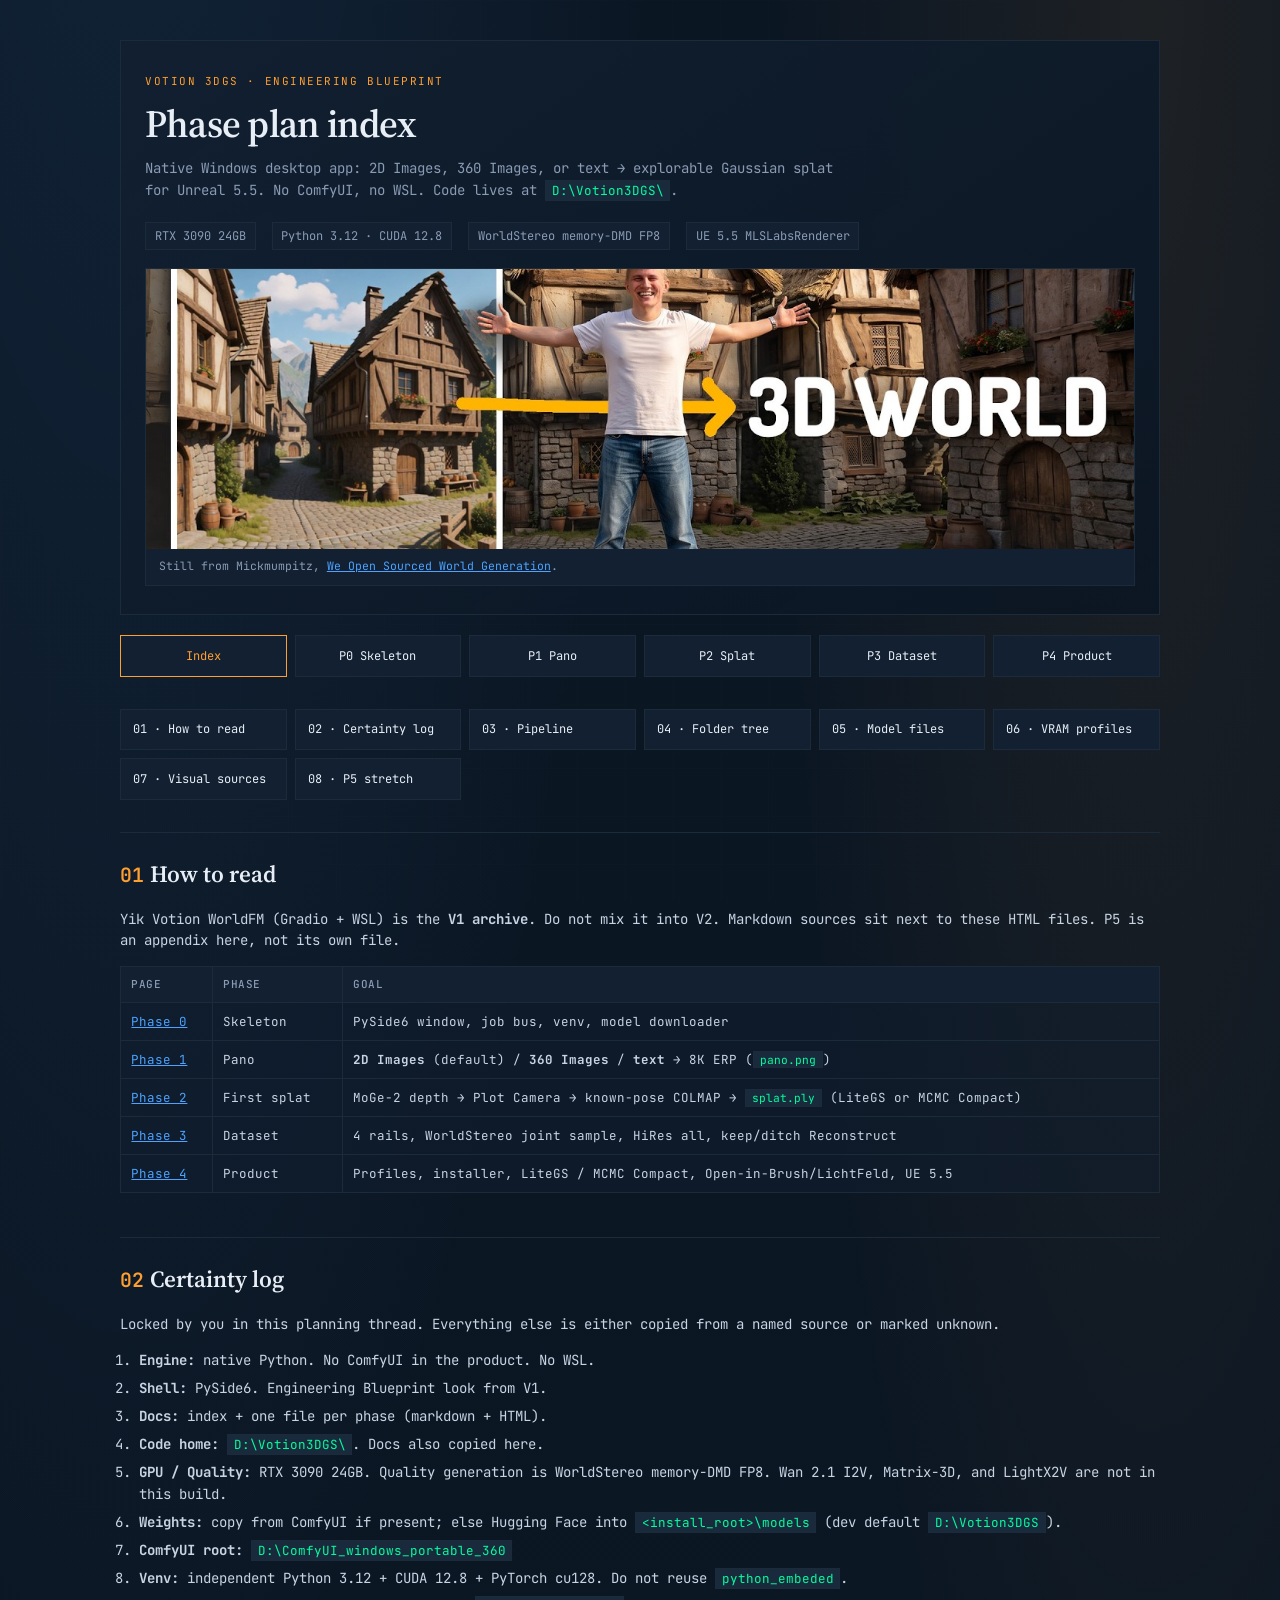
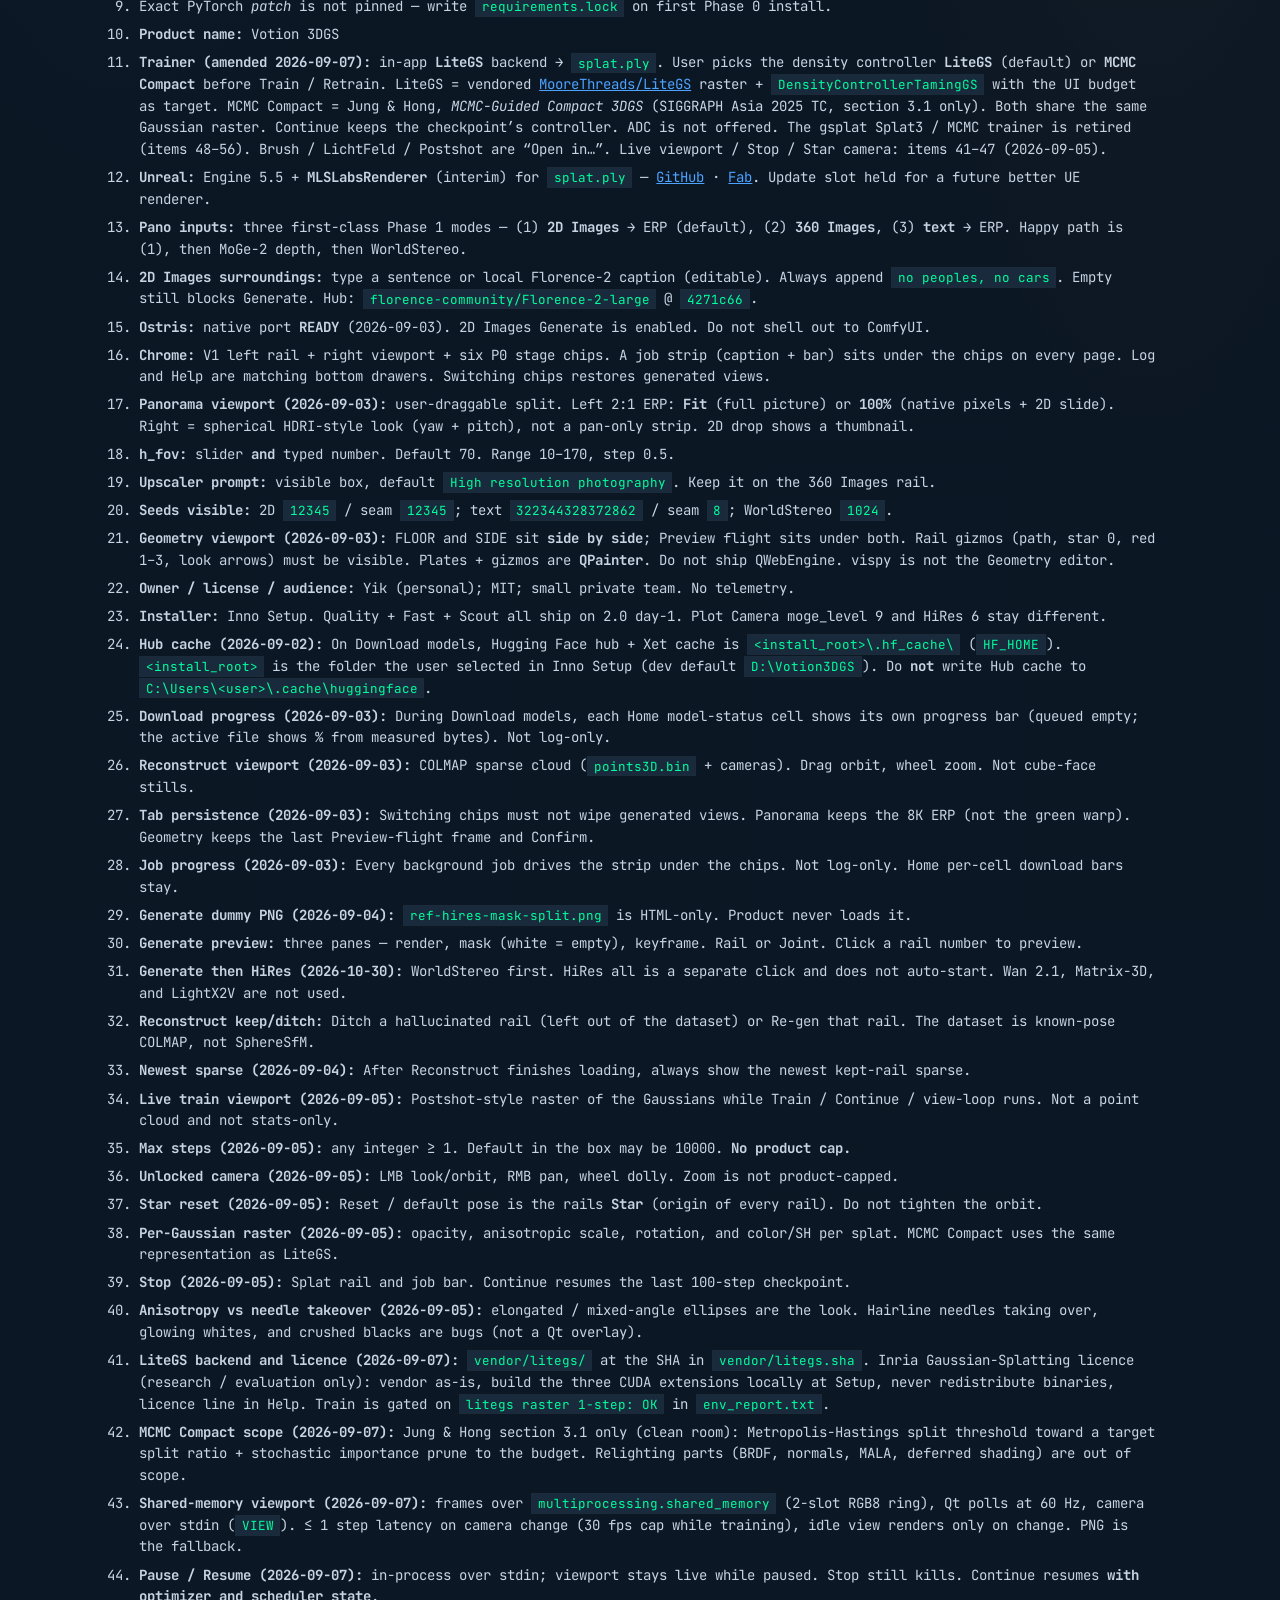
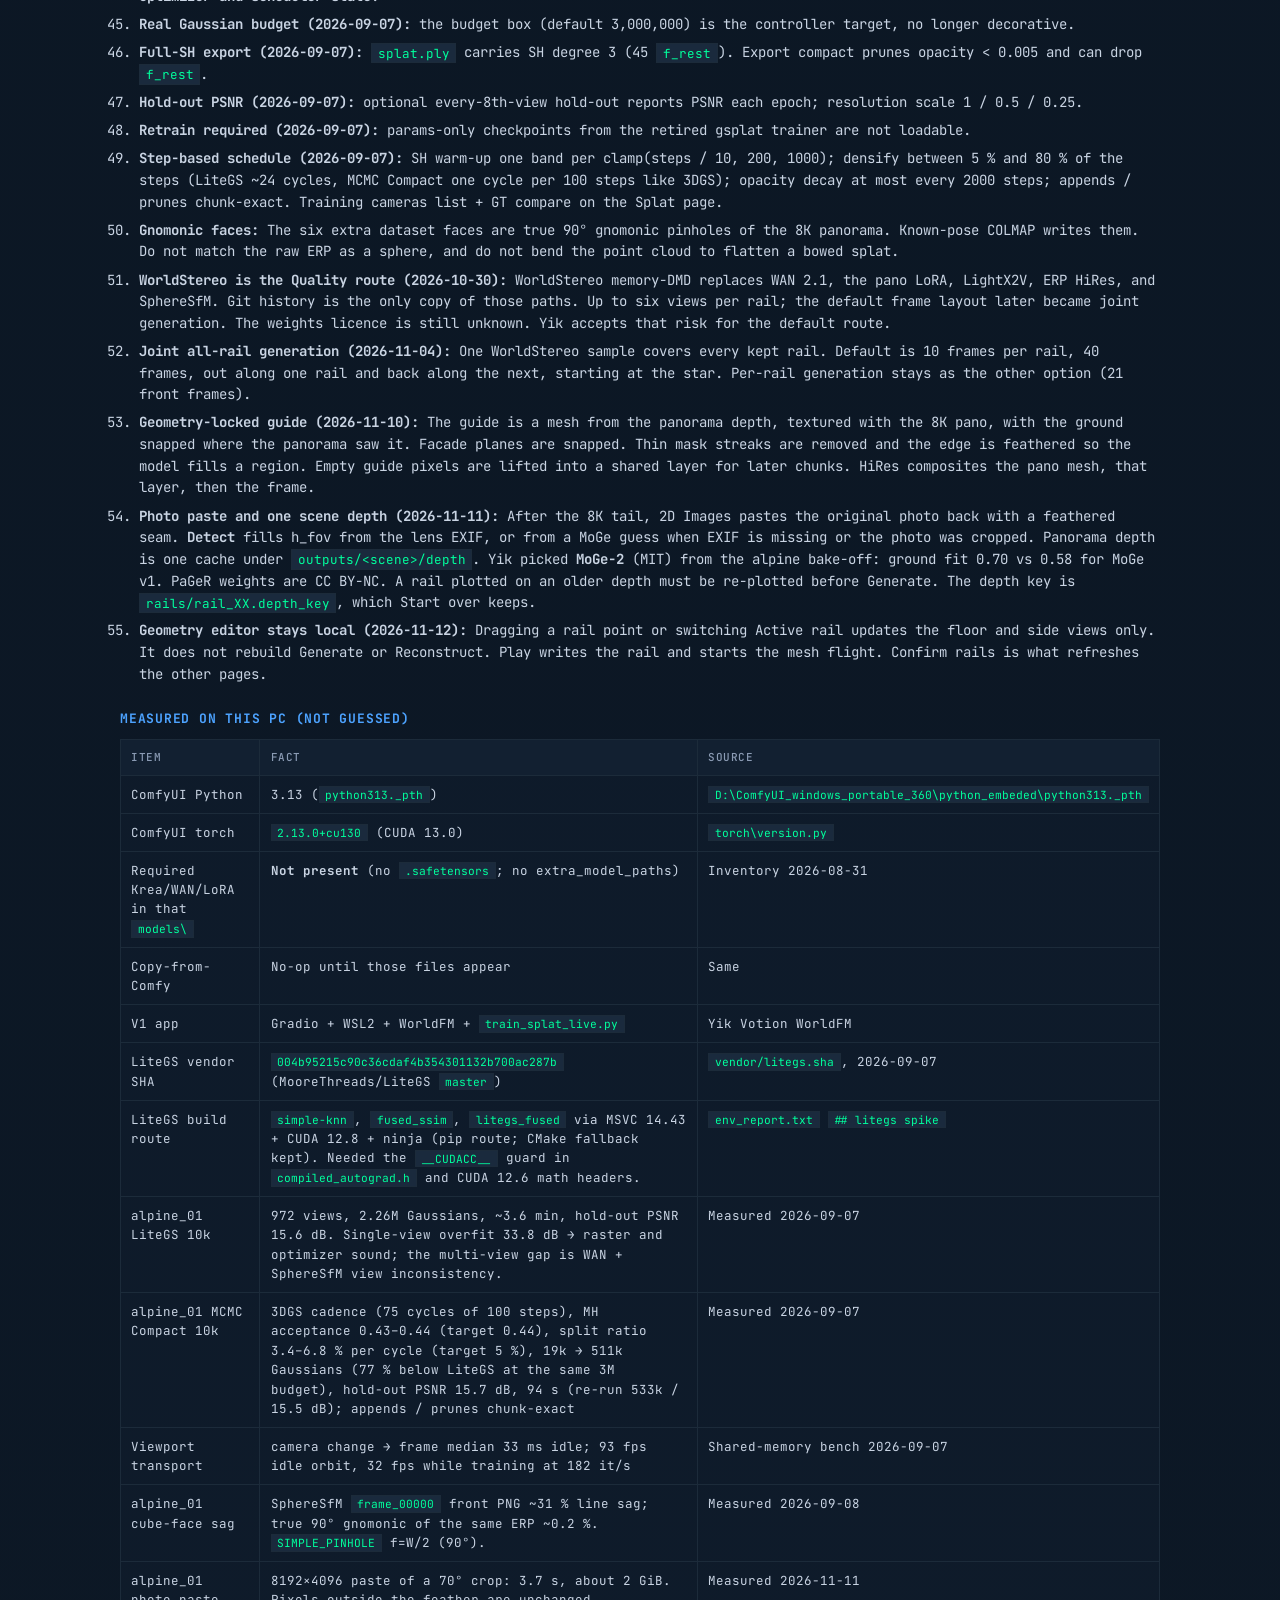
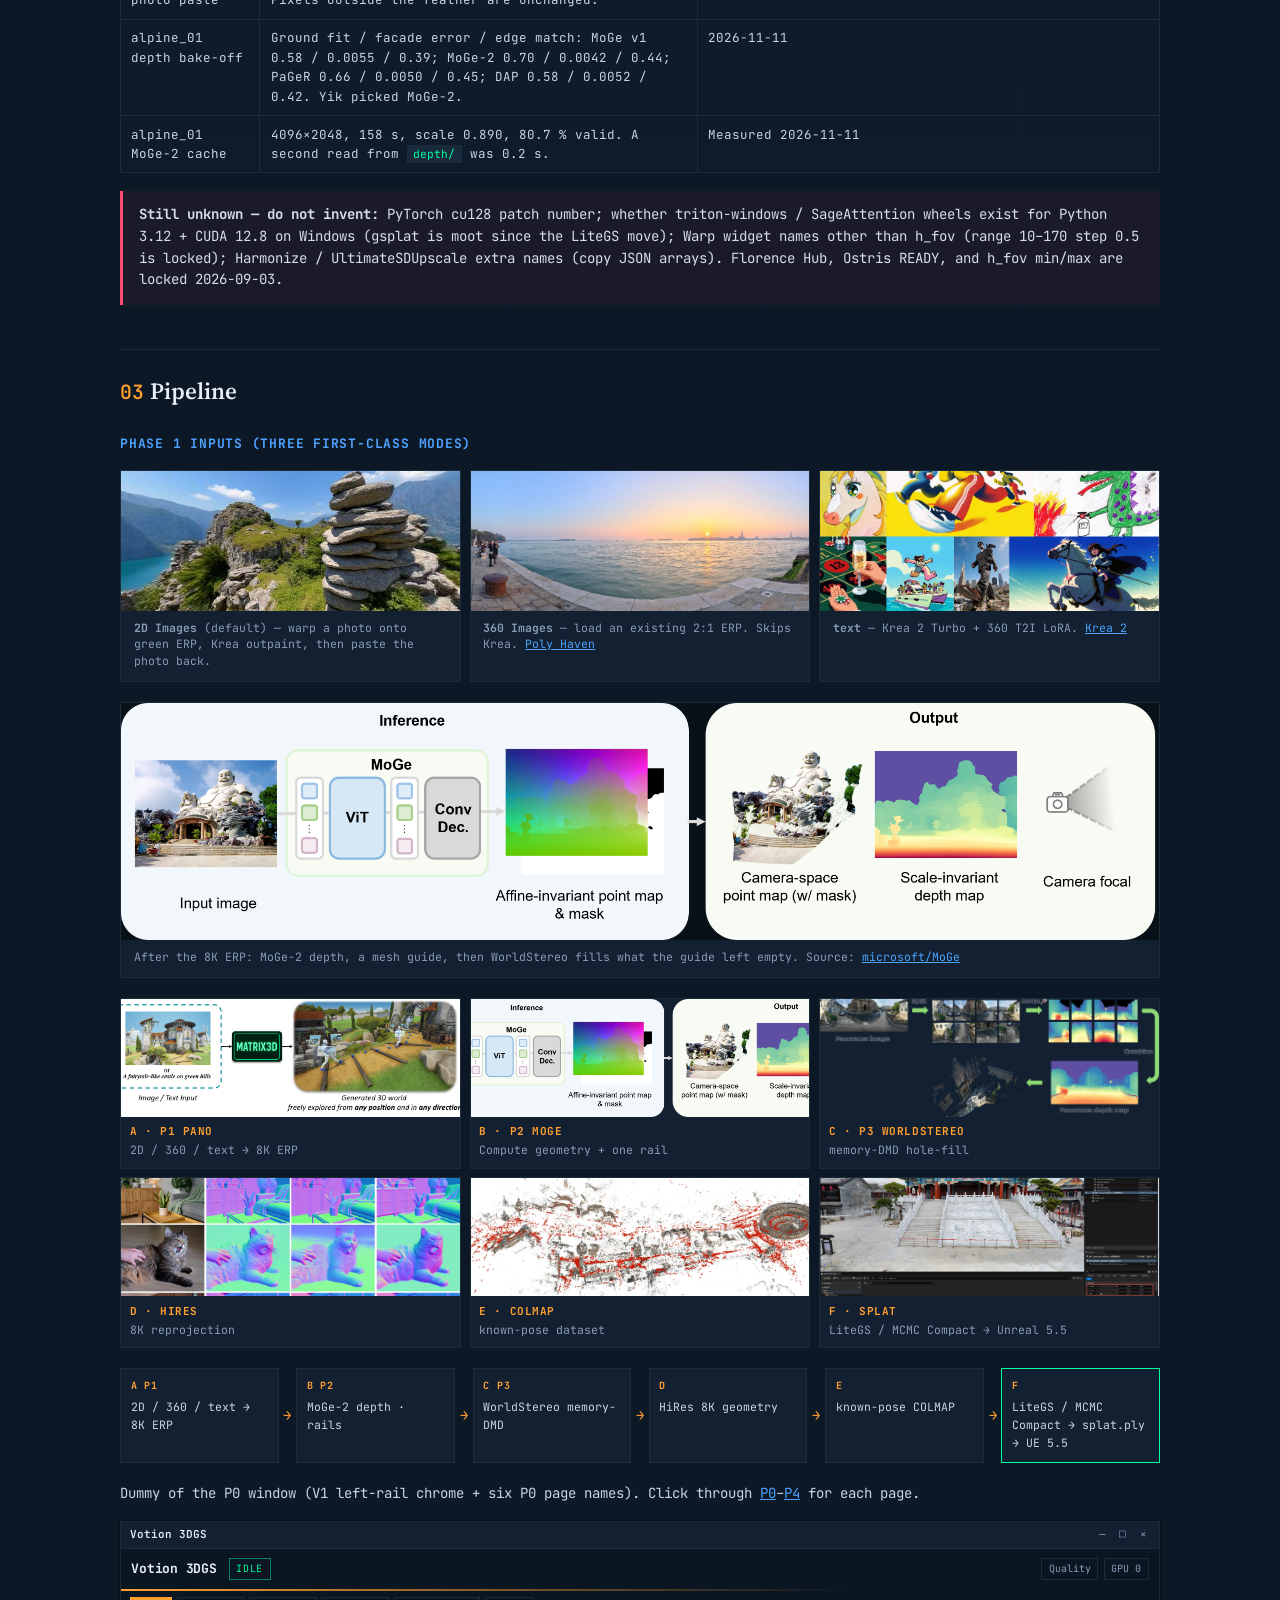
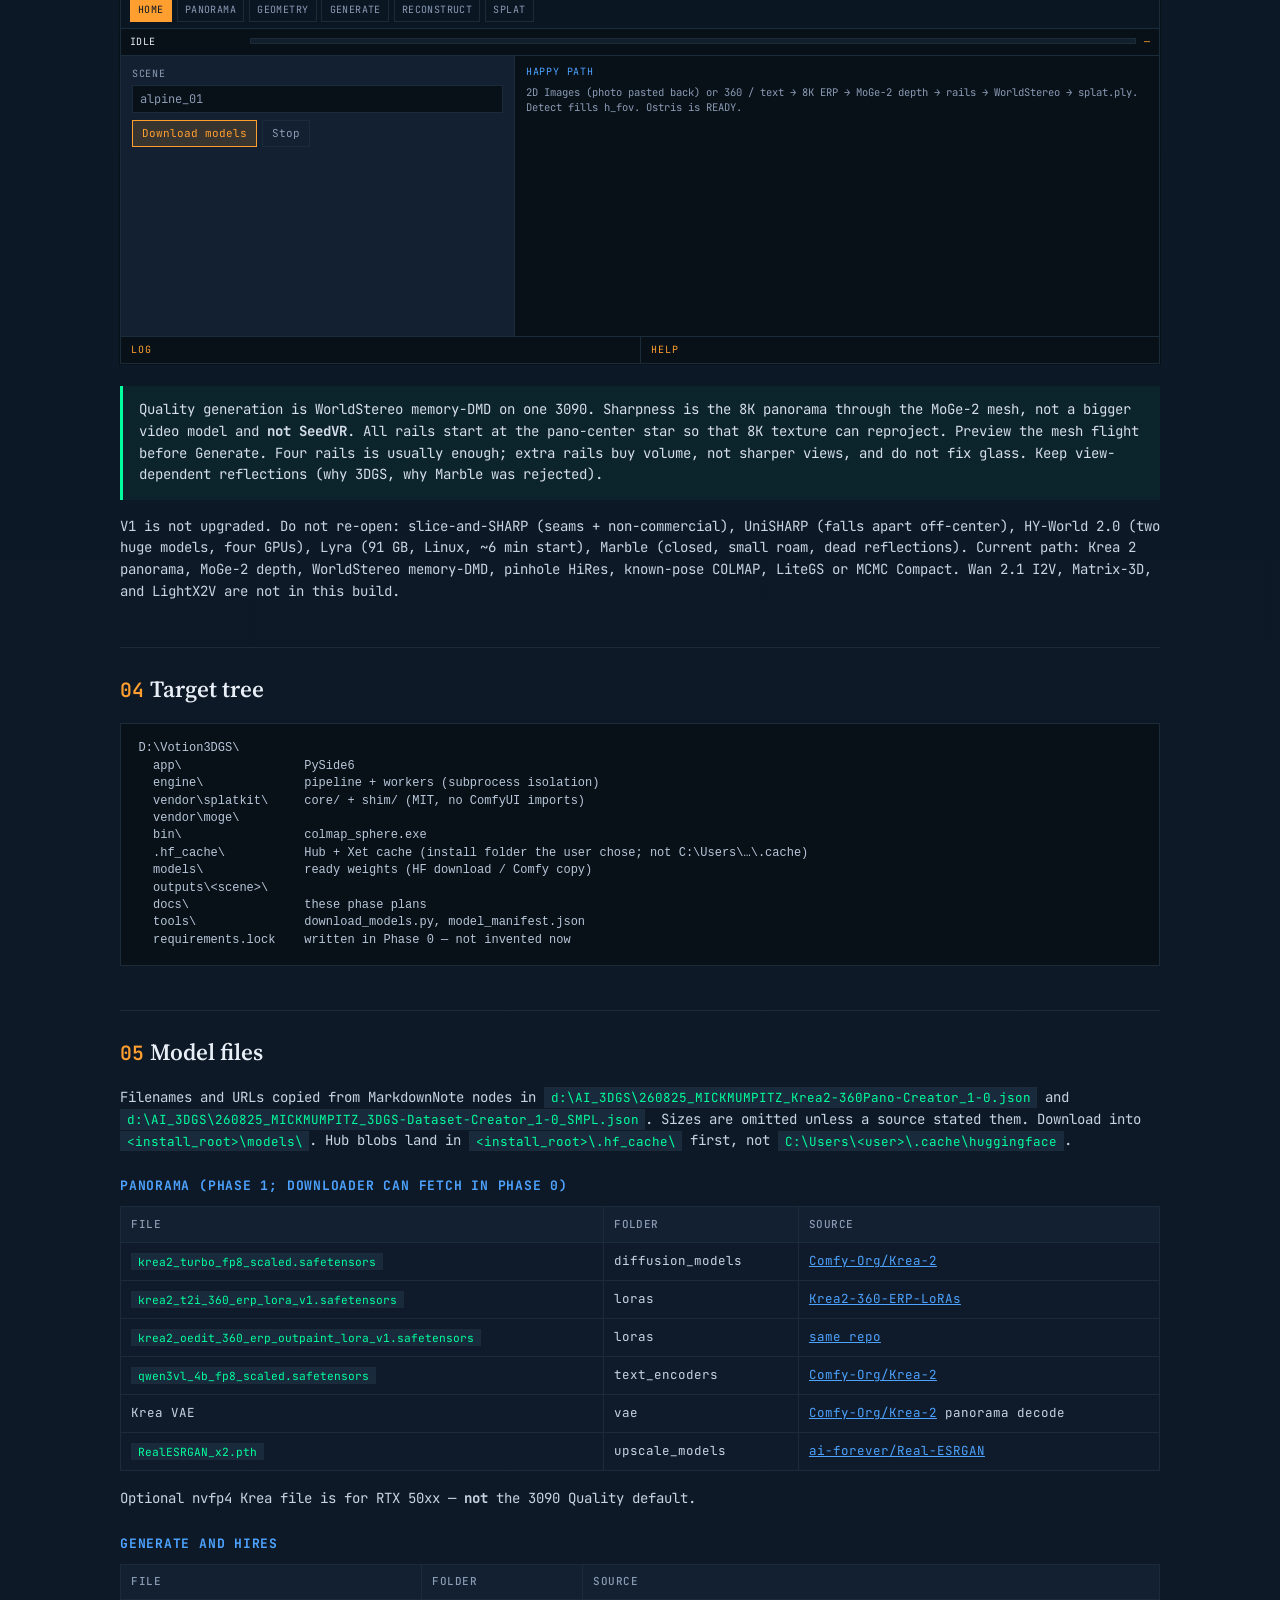
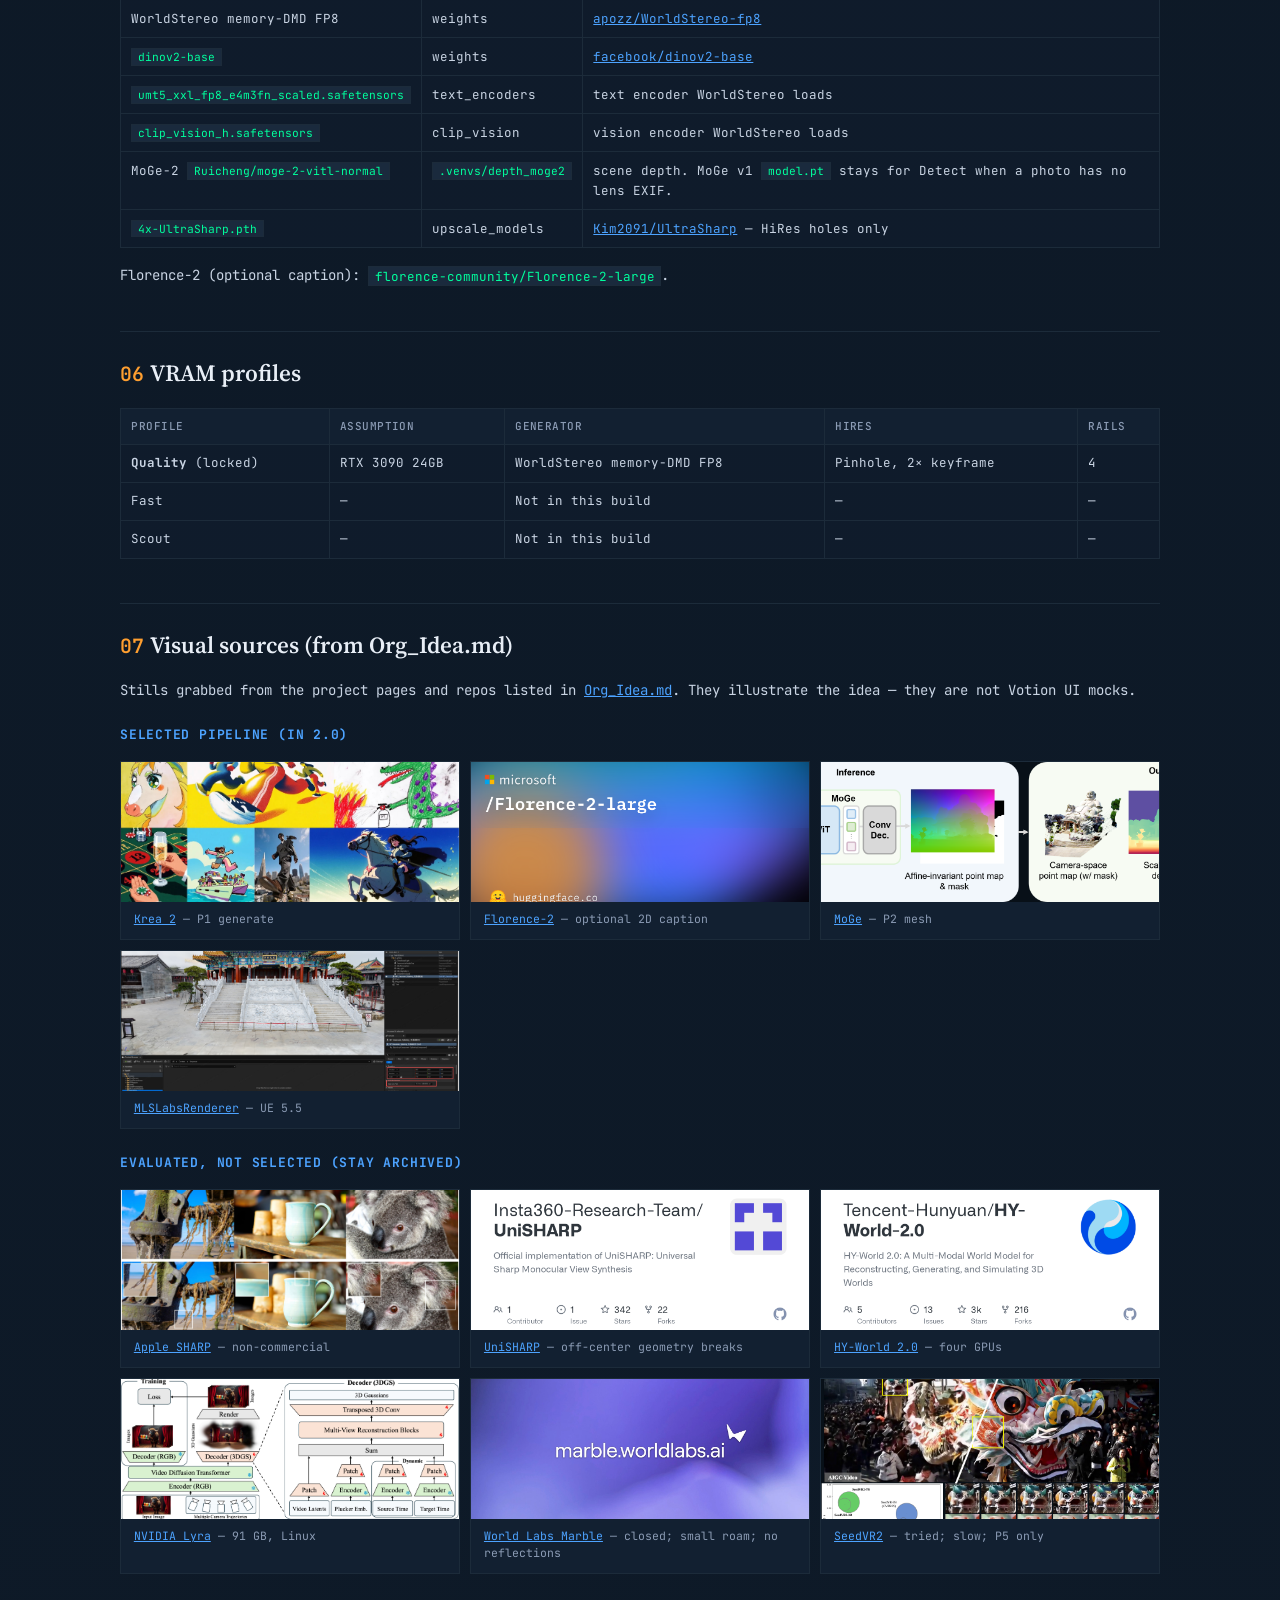
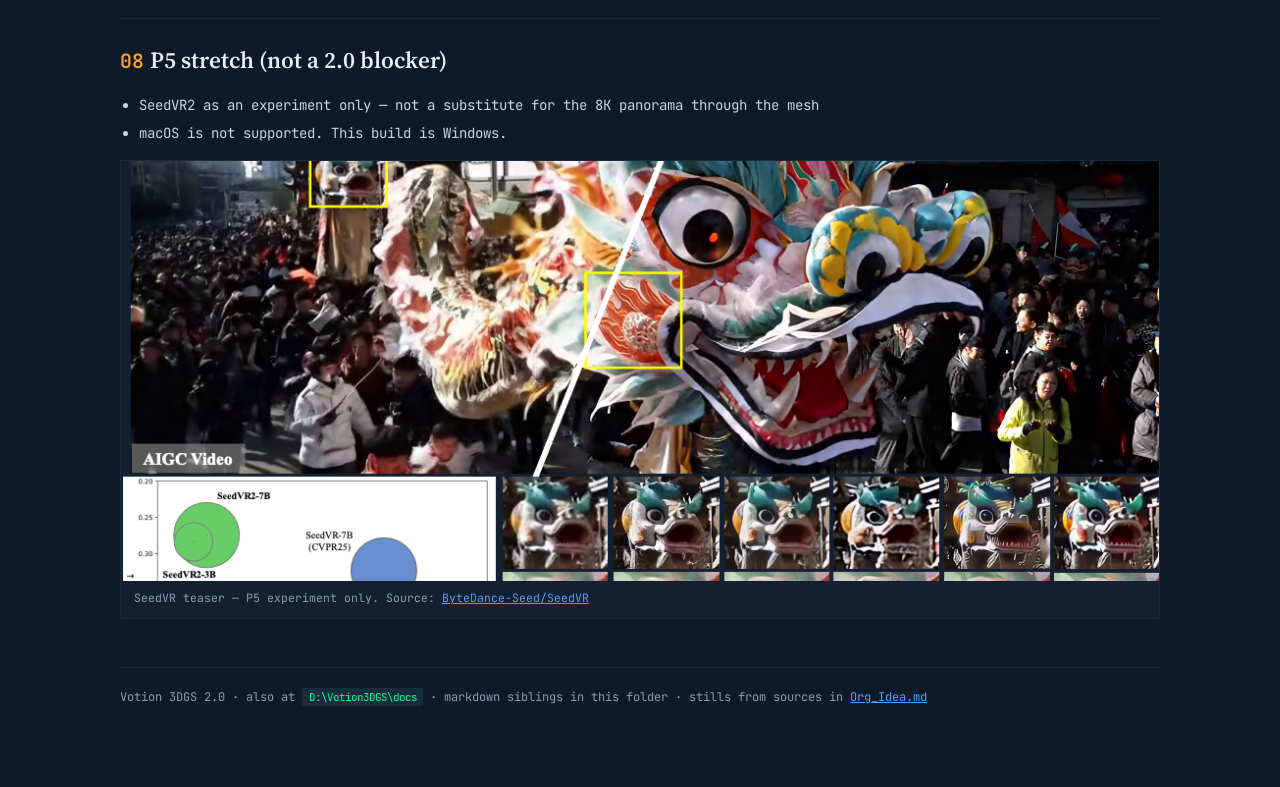
==== commit 2915bd5c: "Drop Wan 2.1 from the model list. The index Model files table still named a Wan 2.1 weight. It now l" ====
--- a/index.html
+++ b/index.html
@@ -330,7 +330,7 @@
           <tr><td><code>krea2_t2i_360_erp_lora_v1.safetensors</code></td><td>loras</td><td><a href="https://huggingface.co/mickmumpitz/Krea2-360-ERP-LoRAs/resolve/main/krea2_t2i_360_erp_lora_v1.safetensors">Krea2-360-ERP-LoRAs</a></td></tr>
           <tr><td><code>krea2_oedit_360_erp_outpaint_lora_v1.safetensors</code></td><td>loras</td><td><a href="https://huggingface.co/mickmumpitz/Krea2-360-ERP-LoRAs/resolve/main/krea2_oedit_360_erp_outpaint_lora_v1.safetensors">same repo</a></td></tr>
           <tr><td><code>qwen3vl_4b_fp8_scaled.safetensors</code></td><td>text_encoders</td><td><a href="https://huggingface.co/Comfy-Org/Krea-2/resolve/main/text_encoders/qwen3vl_4b_fp8_scaled.safetensors">Comfy-Org/Krea-2</a></td></tr>
-          <tr><td><code>wan_2.1_vae.safetensors</code></td><td>vae</td><td><a href="https://huggingface.co/Comfy-Org/Wan_2.1_ComfyUI_repackaged/resolve/main/split_files/vae/wan_2.1_vae.safetensors">Comfy-Org Wan 2.1</a></td></tr>
+          <tr><td>Krea VAE</td><td>vae</td><td><a href="https://huggingface.co/Comfy-Org/Krea-2">Comfy-Org/Krea-2</a> panorama decode</td></tr>
           <tr><td><code>RealESRGAN_x2.pth</code></td><td>upscale_models</td><td><a href="https://huggingface.co/ai-forever/Real-ESRGAN/resolve/main/RealESRGAN_x2.pth">ai-forever/Real-ESRGAN</a></td></tr>
         </tbody>
       </table>
@@ -347,11 +347,7 @@
           <tr><td><code>4x-UltraSharp.pth</code></td><td>upscale_models</td><td><a href="https://huggingface.co/Kim2091/UltraSharp/blob/main/4x-UltraSharp.pth">Kim2091/UltraSharp</a> — HiRes holes only</td></tr>
         </tbody>
       </table>
-      <p>
-        Not in this build: Wan 2.1 I2V 14B, the pano video LoRA, LightX2V, Matrix-3D, and SphereSfM.
-        Florence-2 (optional caption): <code>florence-community/Florence-2-large</code>.
-        The Krea panorama still uses <code>wan_2.1_vae.safetensors</code> as its VAE file. That is not the Wan 2.1 video model.
-      </p>
+      <p>Florence-2 (optional caption): <code>florence-community/Florence-2-large</code>.</p>
     </section>
 
     <section id="vram">
